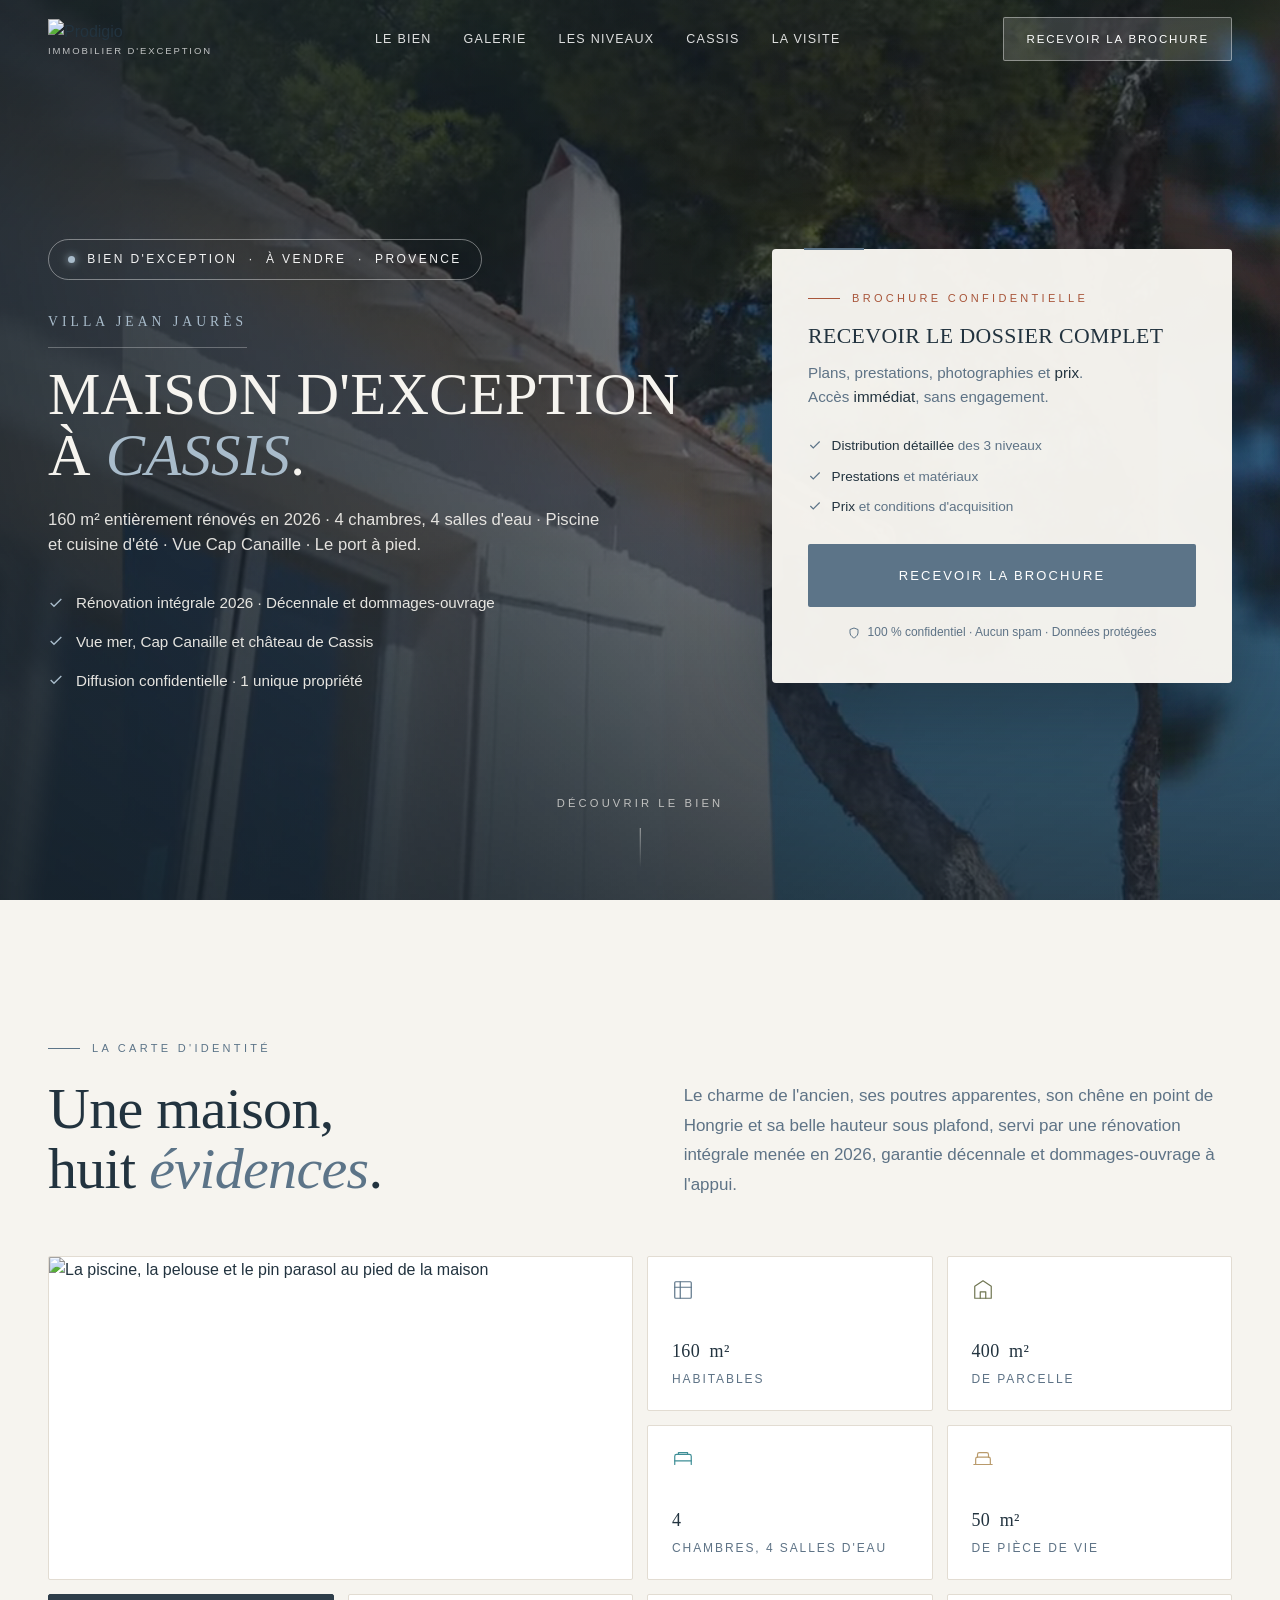
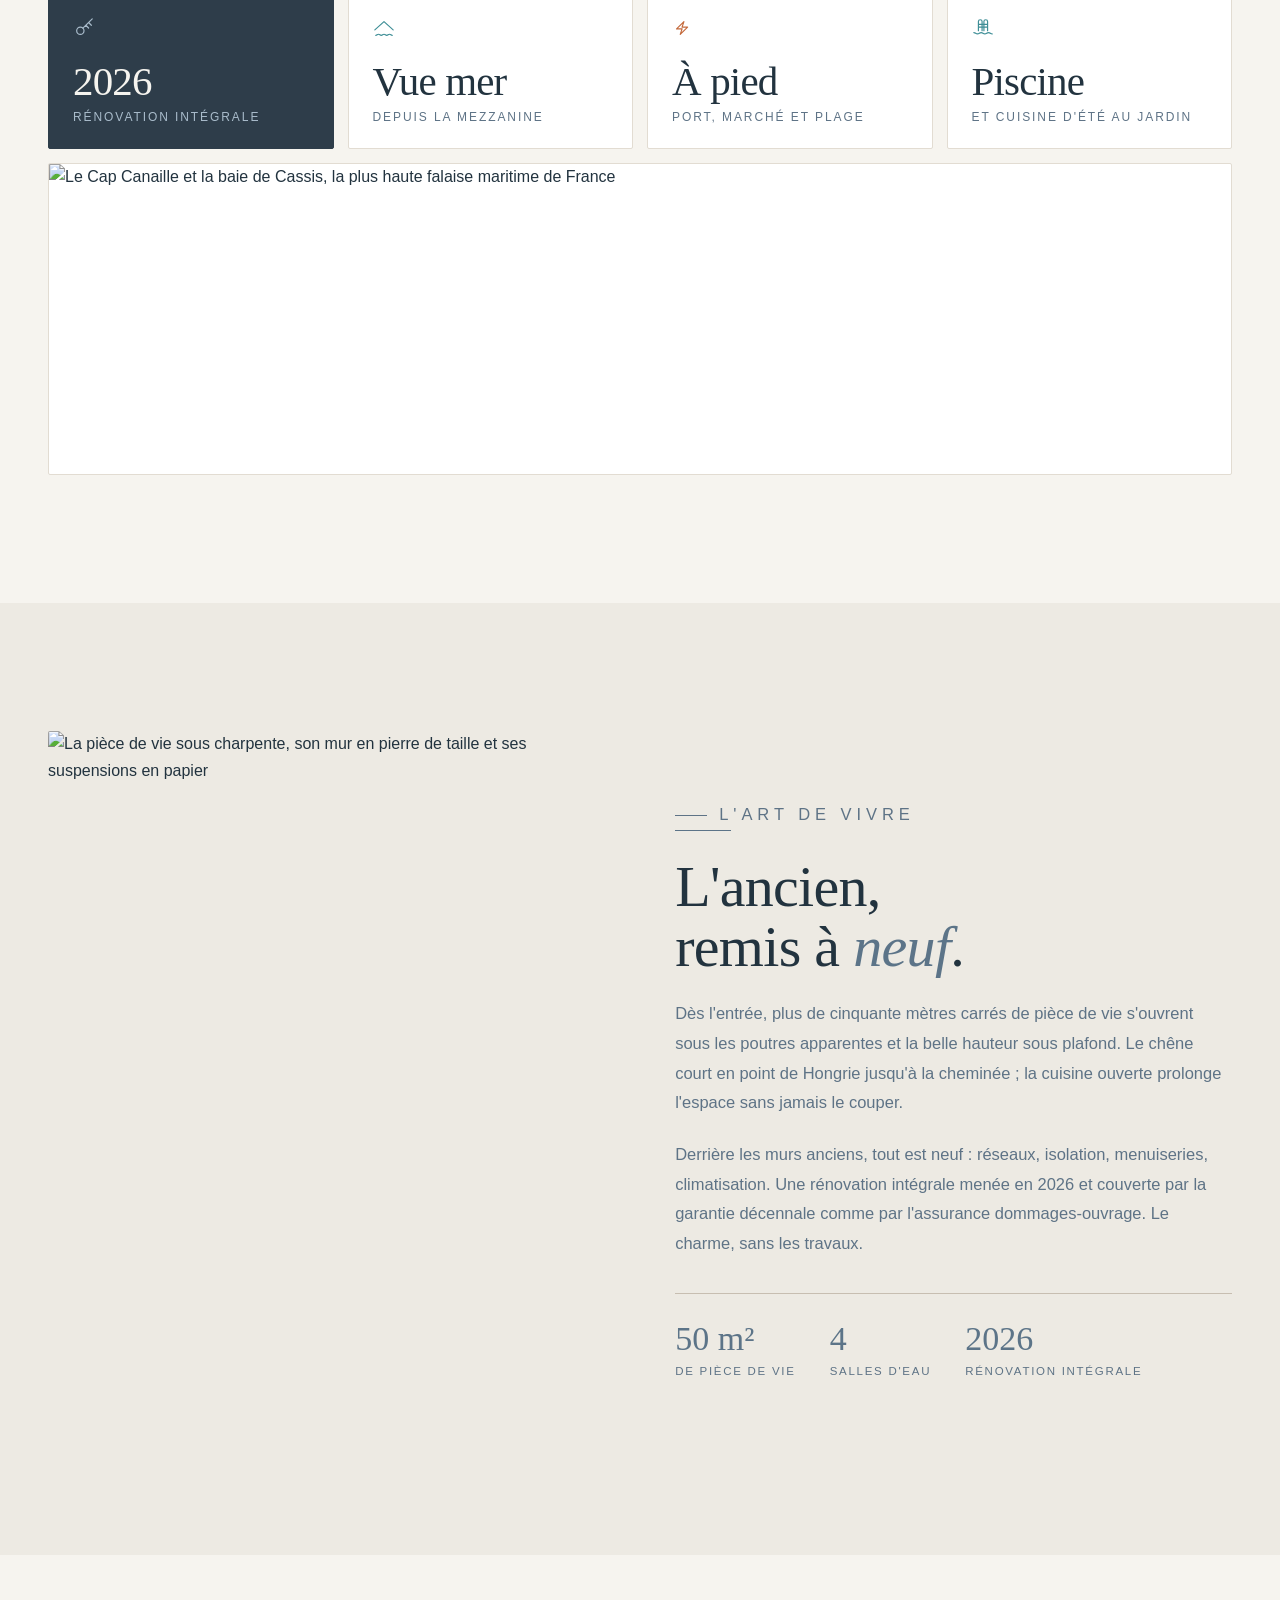
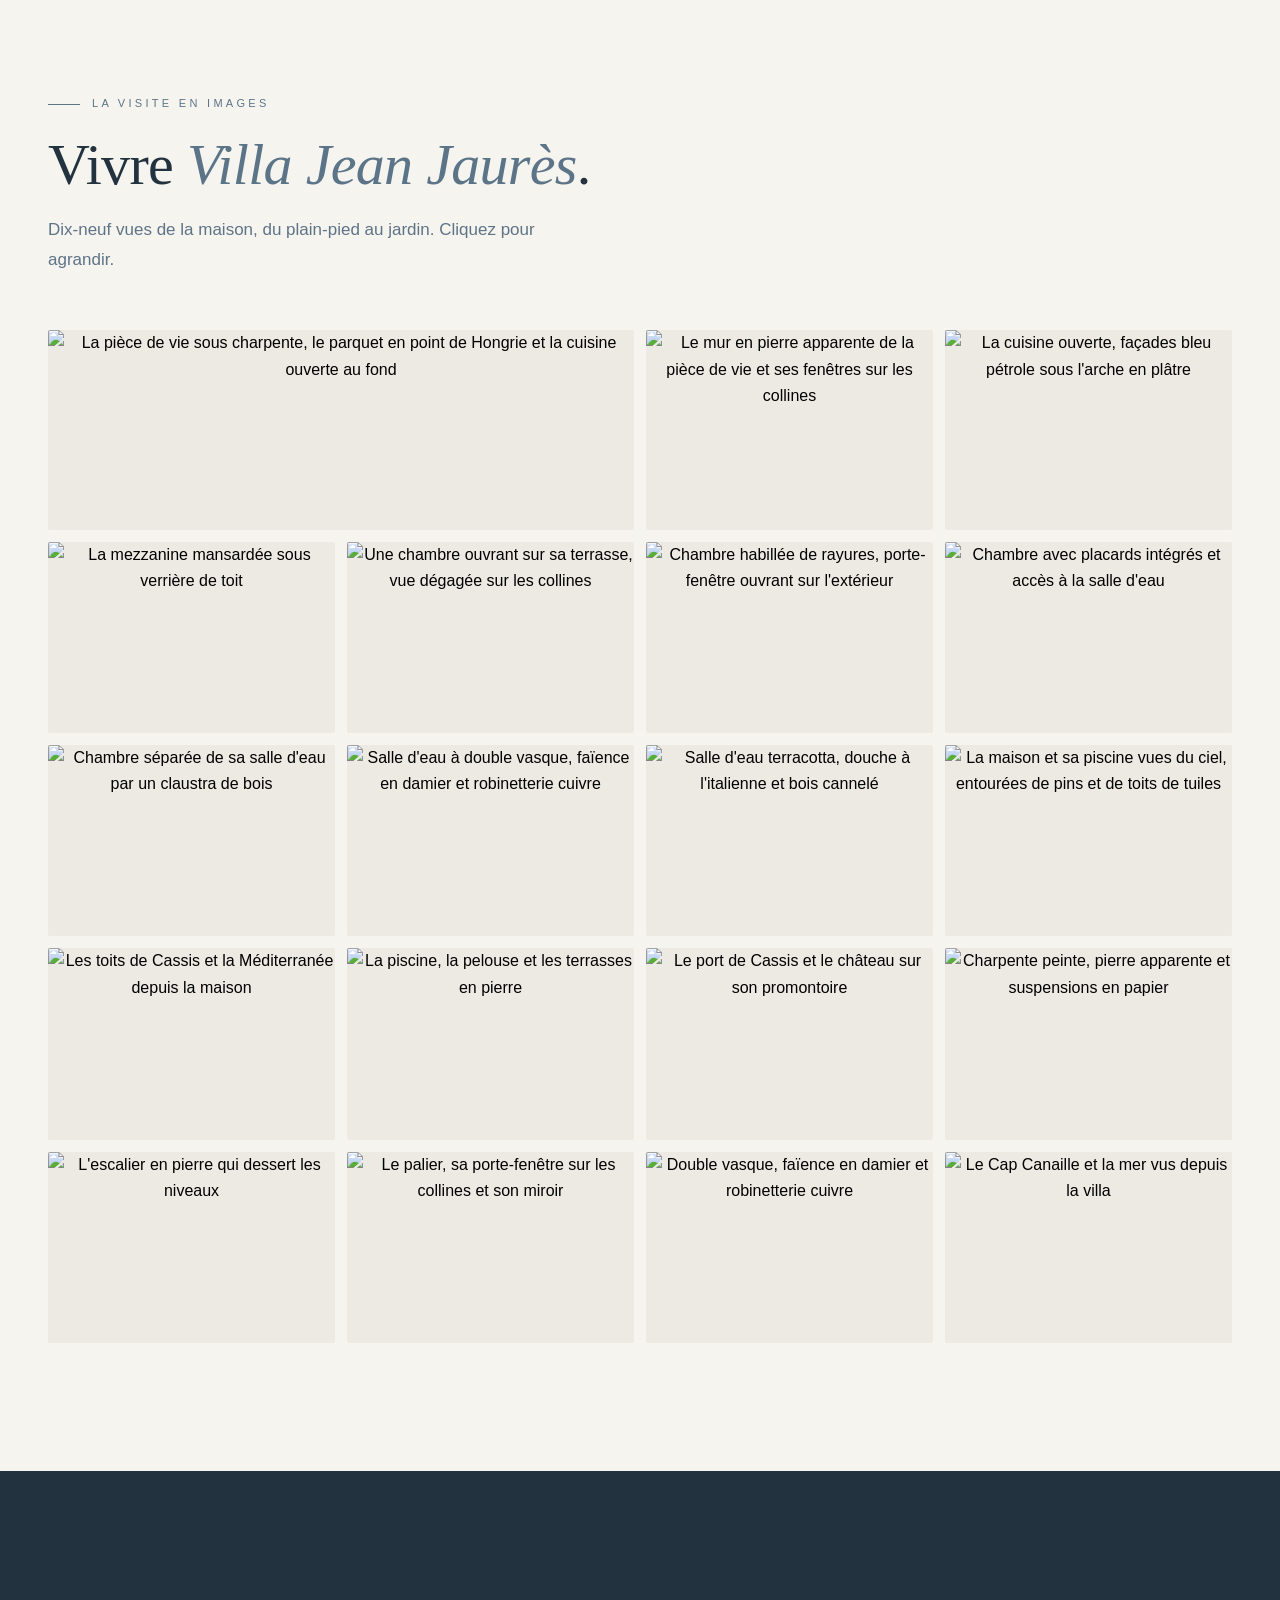
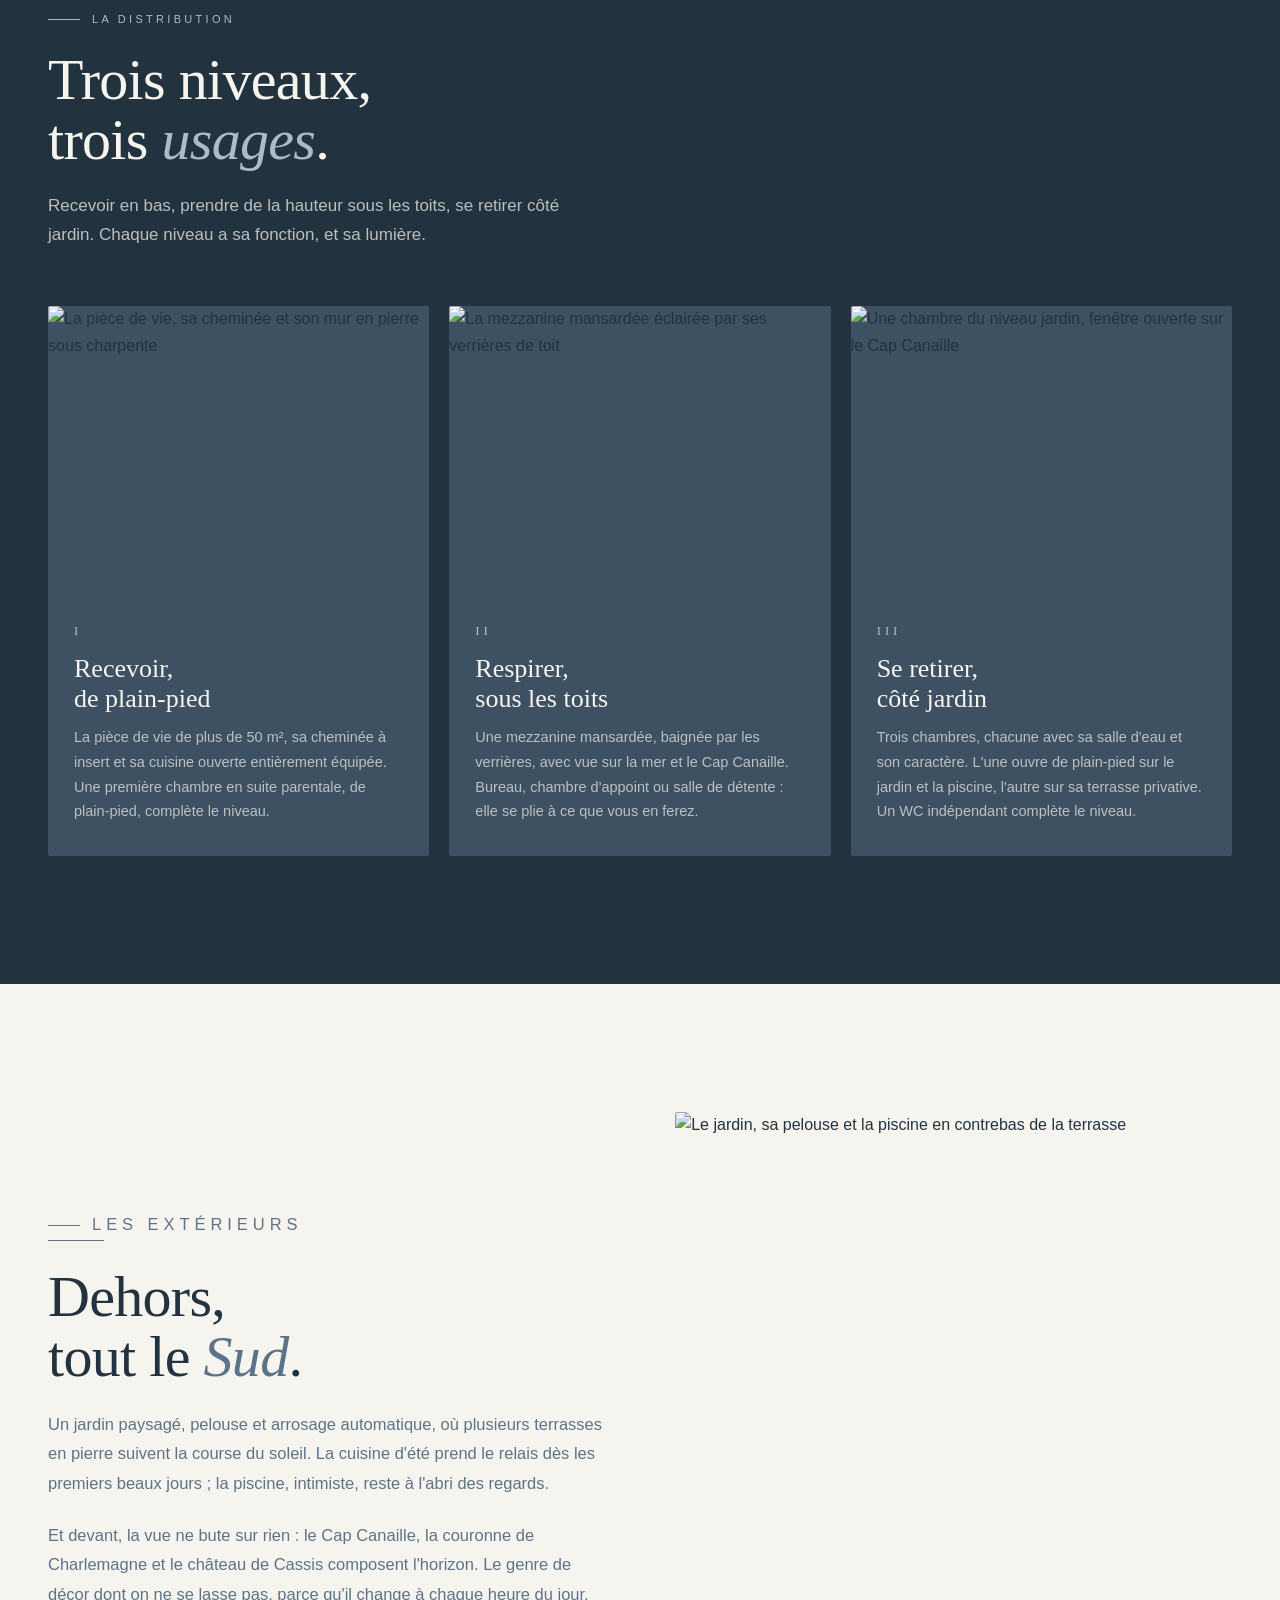
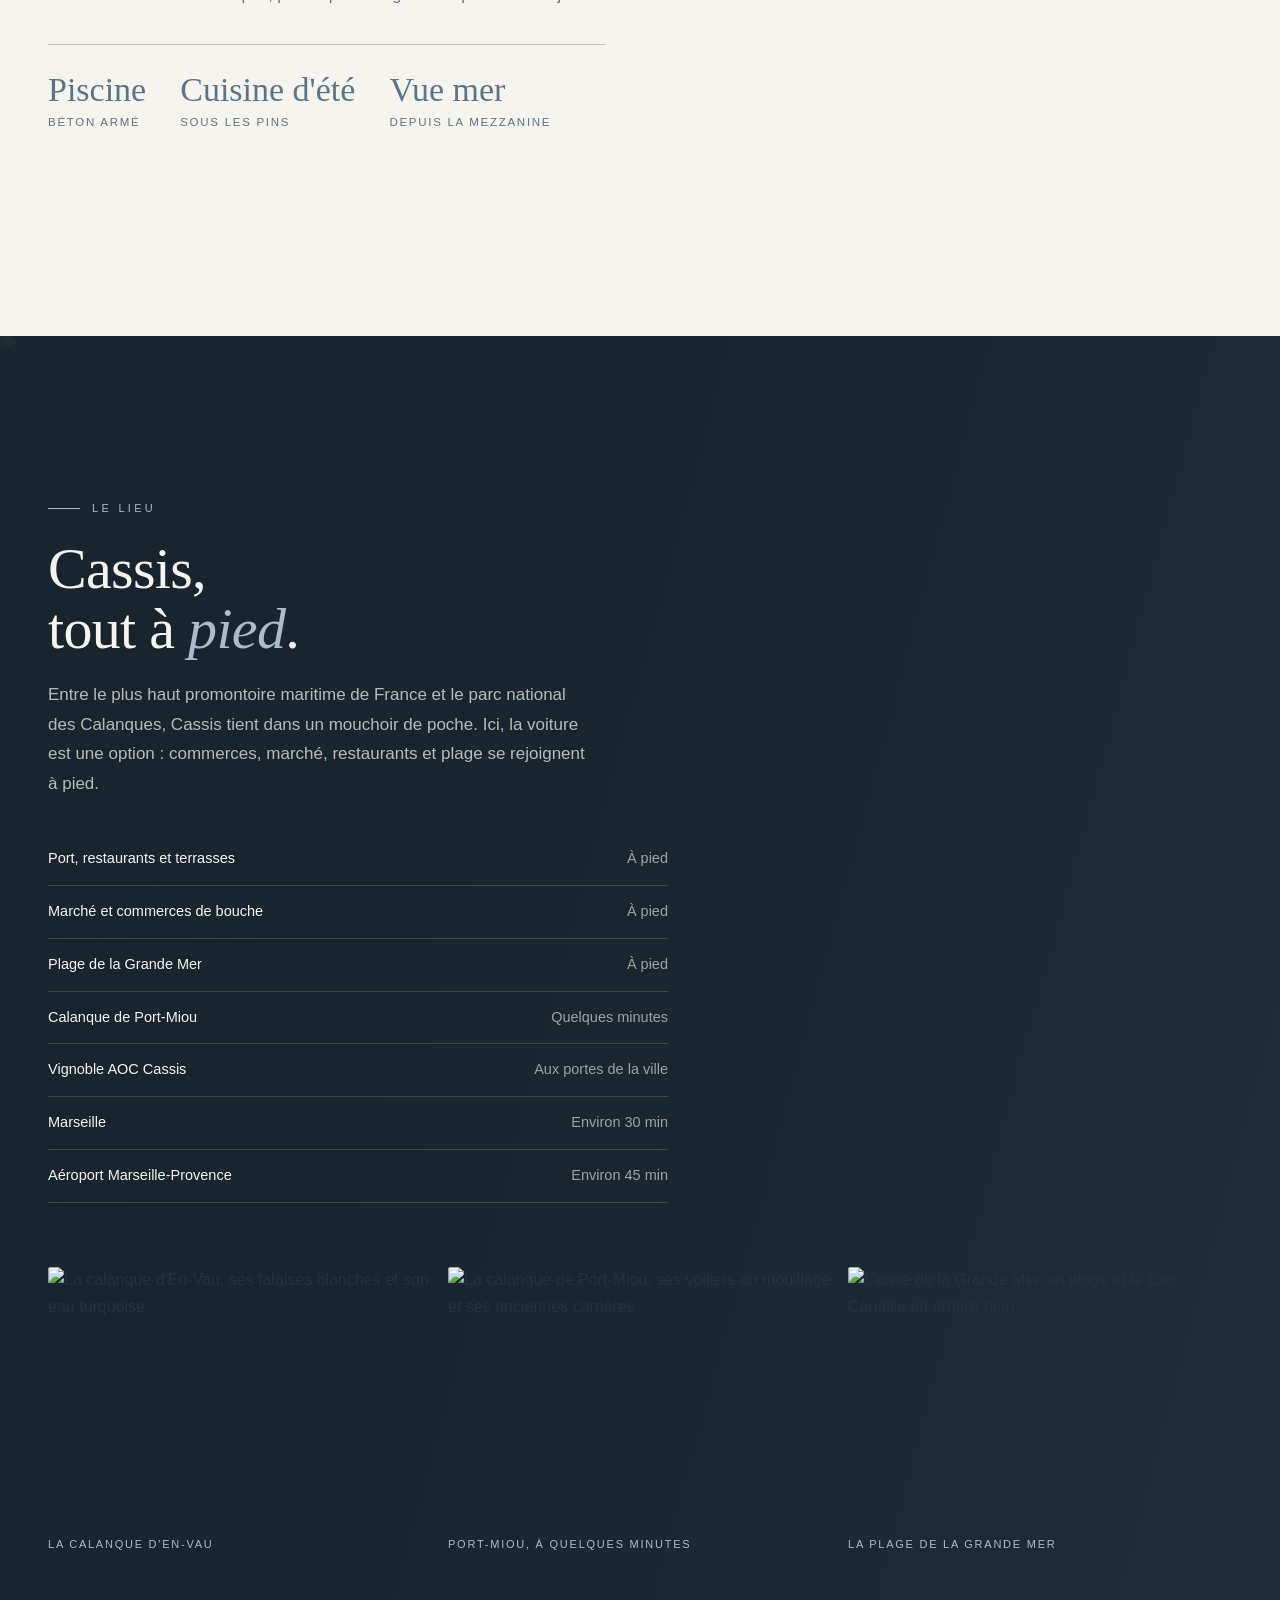
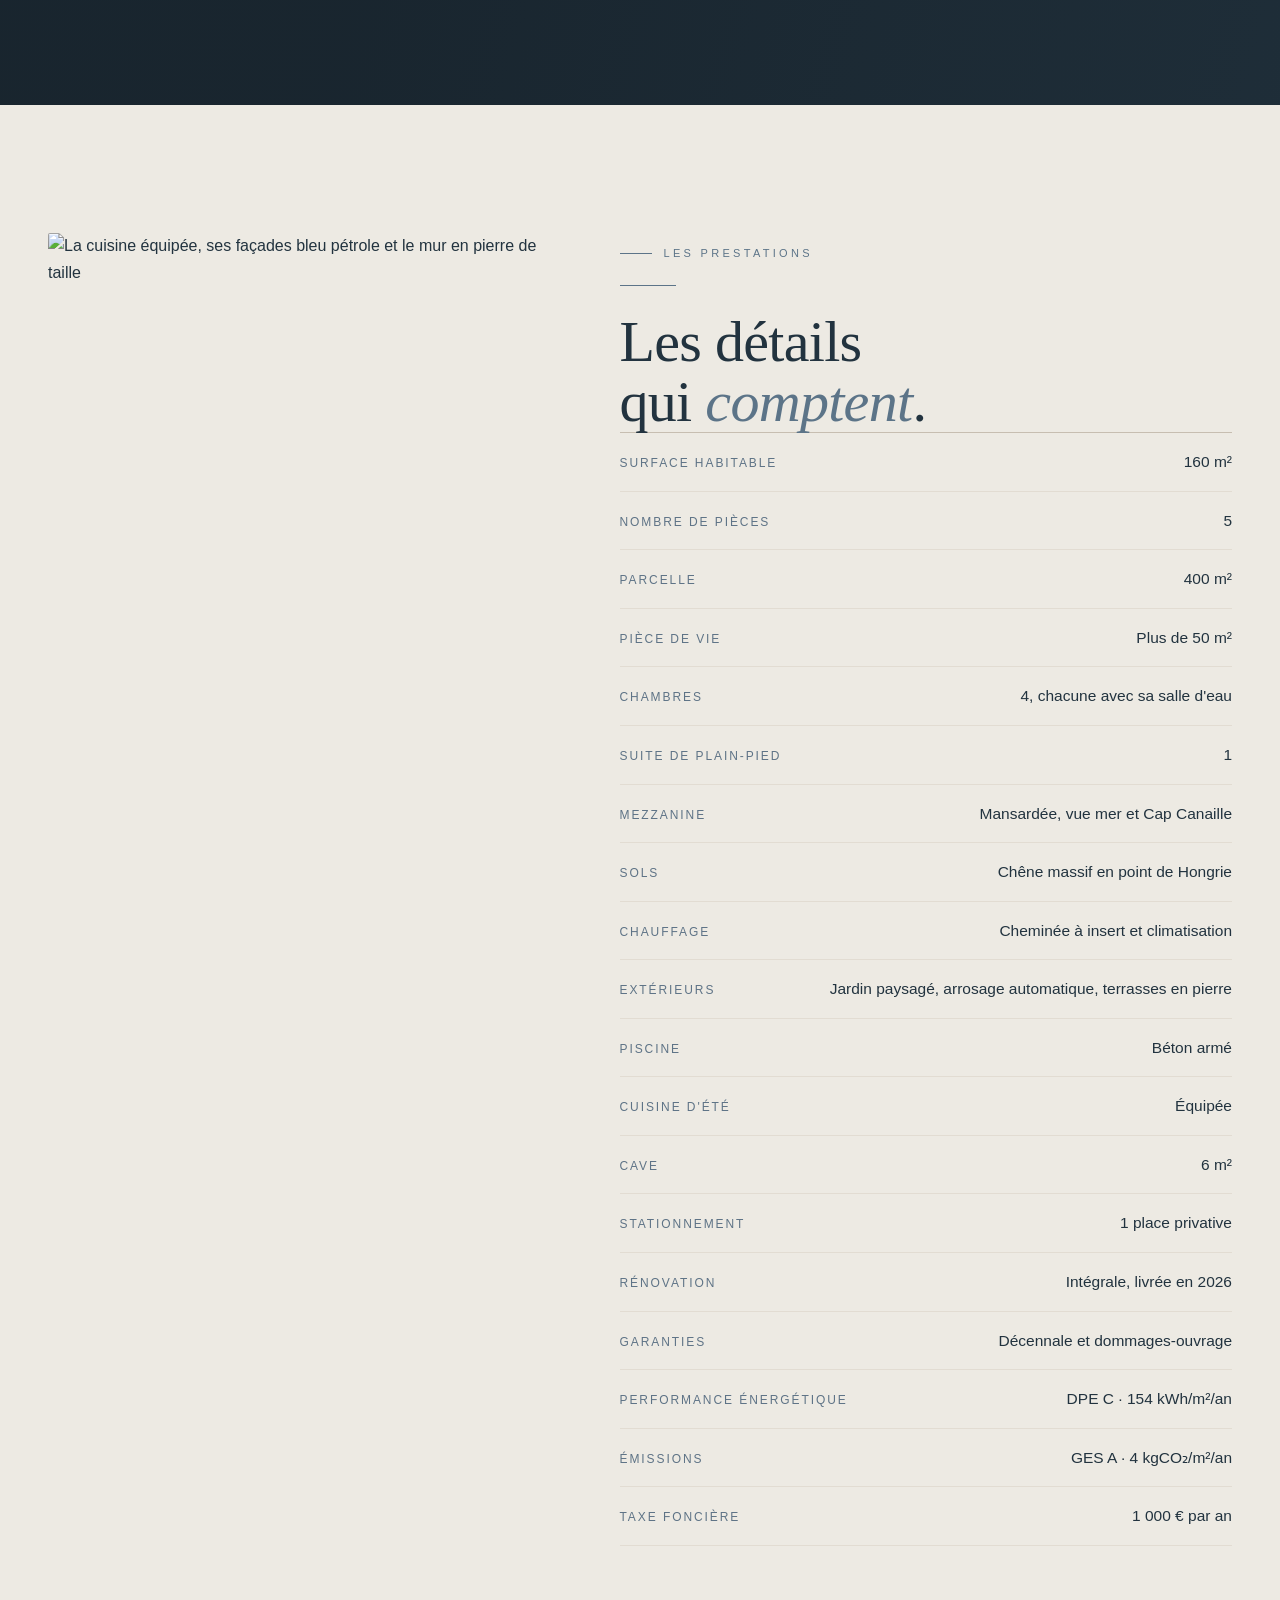
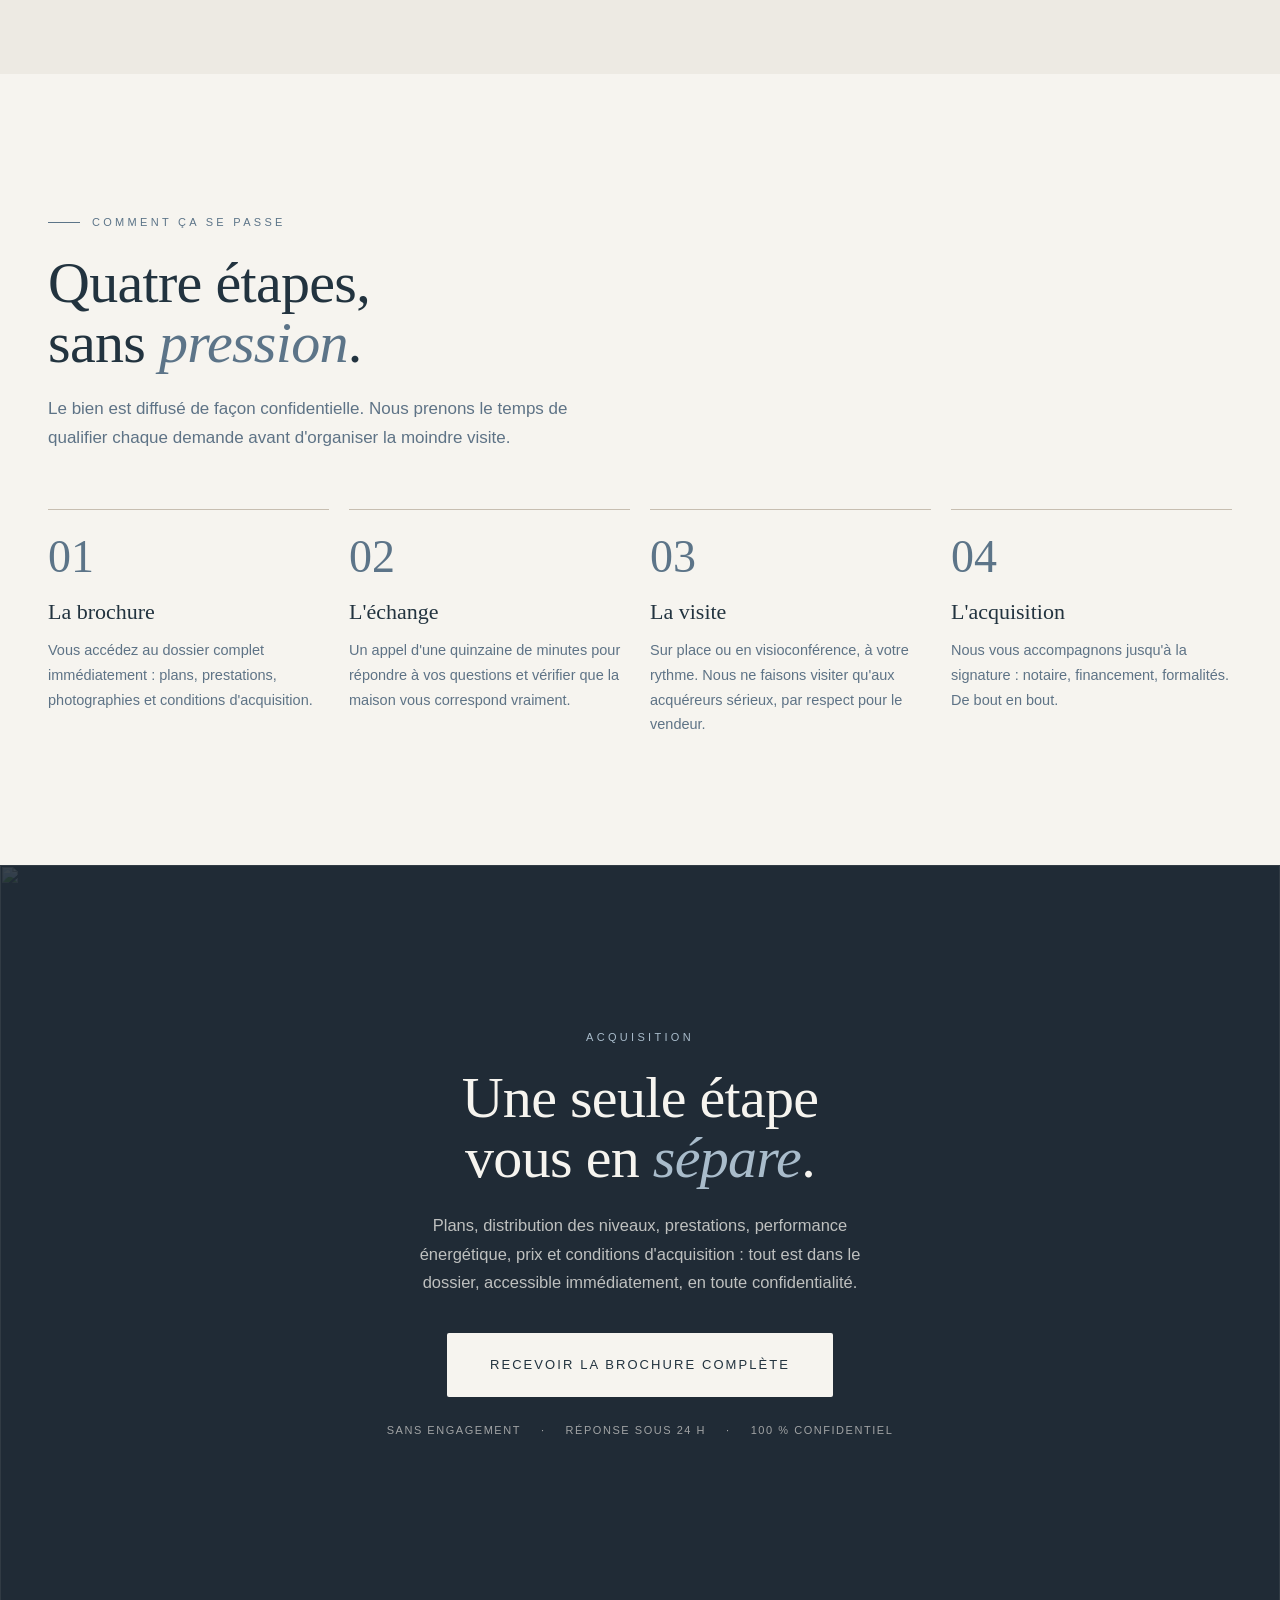
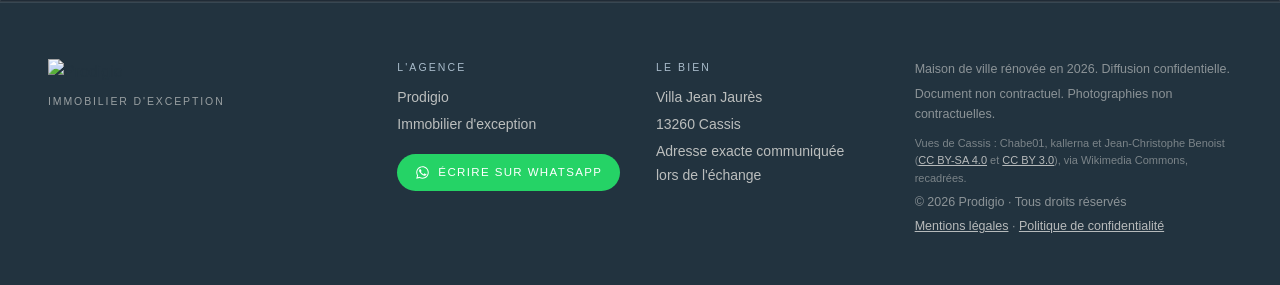
==== index.html @ 95238293 "Promesse : le dossier s ouvre immediatement, il n arrive pas sous 24 h Le tunnel annoncait « transmi" ====
<!DOCTYPE html>
<html lang="fr">
<head>
<meta charset="UTF-8" />
<meta name="viewport" content="width=device-width, initial-scale=1.0" />
<meta name="description" content="Maison de ville d'exception à vendre à Cassis (Bouches-du-Rhône). 160 m² entièrement rénovés en 2026, 4 chambres avec salle d'eau, piscine, cuisine d'été, vue sur le Cap Canaille. À pied du port. Brochure confidentielle sur demande." />
<meta name="theme-color" content="#22333F" />

<meta property="og:title" content="Villa Jean Jaurès · Maison de ville d'exception à Cassis · Brochure sur demande" />
<meta property="og:site_name" content="Prodigio · Immobilier d'exception" />
<meta property="og:description" content="160 m² rénovés en 2026 au pied du Cap Canaille, à quelques pas du port de Cassis. Diffusion confidentielle. Dossier complet (plans, prestations, prix) accessible immédiatement." />
<meta property="og:image" content="assets/images/vue-aerienne-mer.jpg" />
<meta property="og:image:alt" content="La Villa Jean Jaurès vue du ciel, les toits de Cassis et la Méditerranée en arrière-plan" />
<meta property="og:type" content="website" />
<meta property="og:locale" content="fr_FR" />
<meta name="twitter:card" content="summary_large_image" />
<meta name="twitter:title" content="Villa Jean Jaurès · Maison de ville d'exception à Cassis" />
<meta name="twitter:description" content="160 m² rénovés en 2026, vue Cap Canaille, piscine et cuisine d'été. À pied du port de Cassis." />
<meta name="twitter:image" content="assets/images/vue-aerienne-mer.jpg" />

<title>Villa Jean Jaurès · Maison d'exception à Cassis · À vendre</title>

<link rel="icon" href="assets/favicon.svg" type="image/svg+xml" />
<link rel="preload" as="image" href="assets/images/vue-aerienne-mer.jpg" fetchpriority="high" />
<link rel="preload" as="font" type="font/woff2" href="assets/fonts/cormorant-garamond-400-normal-latin.woff2" crossorigin />
<link rel="preload" as="font" type="font/woff2" href="assets/fonts/jost-300-normal-latin.woff2" crossorigin />
<!-- Le formulaire vit sur un autre domaine : ouvrir la connexion
     maintenant epargne au visiteur la resolution DNS et la poignee de
     main TLS au moment ou il clique, c est-a-dire au pire moment. -->
<link rel="preconnect" href="https://go.prodigio.fr" crossorigin />
<link rel="dns-prefetch" href="https://go.prodigio.fr" />
<link rel="stylesheet" href="styles.css" />

<!-- TODO Meta Pixel — en attente de l'identifiant du pixel dedie a ce bien -->

<script type="application/ld+json">
{
  "@context": "https://schema.org",
  "@type": "SingleFamilyResidence",
  "name": "Villa Jean Jaurès",
  "description": "Maison de ville de 160 m² entièrement rénovée en 2026, à quelques pas du port de Cassis. Quatre chambres avec salle d'eau, mezzanine avec vue mer et Cap Canaille, piscine, cuisine d'été.",
  "numberOfRooms": 4,
  "floorSize": { "@type": "QuantitativeValue", "value": 160, "unitCode": "MTK" },
  "address": {
    "@type": "PostalAddress",
    "addressLocality": "Cassis",
    "postalCode": "13260",
    "addressRegion": "Provence-Alpes-Côte d'Azur",
    "addressCountry": "FR"
  }
}
</script>
</head>
<body>

<!-- ============== NAV ============== -->
<header class="nav" id="nav">
  <div class="nav__inner">
    <a href="#hero" class="nav__brand" aria-label="Prodigio, immobilier d'exception">
      <span class="nav__brand-logo">
        <img class="nav__logo nav__logo--light" src="assets/brand/prodigio-blanc.png" alt="Prodigio" />
        <img class="nav__logo nav__logo--dark" src="assets/brand/prodigio-encre.png" alt="" aria-hidden="true" />
      </span>
      <span class="nav__brand-sub">Immobilier d'exception</span>
    </a>

    <nav class="nav__links" aria-label="Navigation principale">
      <a href="#bien">Le bien</a>
      <a href="#galerie">Galerie</a>
      <a href="#niveaux">Les niveaux</a>
      <a href="#lieu">Cassis</a>
      <a href="#process">La visite</a>
    </nav>

    <div class="nav__actions">
      <button class="btn btn--sm nav__cta js-open-brochure" type="button">Recevoir la brochure</button>
    </div>

    <button class="nav__burger" id="navBurger" aria-label="Ouvrir le menu" aria-expanded="false" aria-controls="navMobile">
      <span></span><span></span><span></span>
    </button>
  </div>

  <nav class="nav__mobile" id="navMobile" aria-label="Navigation mobile">
    <a href="#bien">Le bien</a>
    <a href="#galerie">Galerie</a>
    <a href="#niveaux">Les niveaux</a>
    <a href="#lieu">Cassis</a>
    <a href="#process">La visite</a>
    <button class="btn btn--primary js-open-brochure" type="button">Recevoir la brochure</button>
  </nav>
</header>

<!-- ============== HERO ============== -->
<section class="hero" id="hero">
  <div class="hero__media">
    <img src="assets/images/vue-aerienne-mer.jpg"
         alt="La Villa Jean Jaurès vue du ciel, les toits de Cassis, les pins et la Méditerranée à l'horizon"
         fetchpriority="high" />
    <div class="hero__video" id="heroVideo" aria-hidden="true"></div>
    <div class="hero__scrim"></div>
  </div>

  <div class="hero__grid">

    <div class="hero__left">
      <div class="hero__pill">
        <span class="dot"></span>
        Bien d'exception &nbsp;·&nbsp; À vendre &nbsp;·&nbsp; Provence
      </div>

      <div class="hero__kicker">Villa Jean Jaurès</div>
      <h1 class="hero__title">
        Maison d'exception<br />
        à <span class="italic">Cassis</span>.
      </h1>

      <p class="hero__subtitle">
        160 m² entièrement rénovés en 2026 · 4 chambres, 4 salles d'eau ·
        Piscine et cuisine d'été · Vue Cap Canaille · Le port à pied.
      </p>

      <ul class="hero__features">
        <li>
          <svg width="16" height="16" viewBox="0 0 24 24" fill="none" stroke="currentColor" stroke-width="2"><path d="M20 6L9 17l-5-5"/></svg>
          Rénovation intégrale 2026 · Décennale et dommages-ouvrage
        </li>
        <li>
          <svg width="16" height="16" viewBox="0 0 24 24" fill="none" stroke="currentColor" stroke-width="2"><path d="M20 6L9 17l-5-5"/></svg>
          Vue mer, Cap Canaille et château de Cassis
        </li>
        <li>
          <svg width="16" height="16" viewBox="0 0 24 24" fill="none" stroke="currentColor" stroke-width="2"><path d="M20 6L9 17l-5-5"/></svg>
          Diffusion confidentielle · 1 unique propriété
        </li>
      </ul>

      <!-- Visite vidéo, dans le flux sous le texte et au-dessus de la carte
           de capture. Réservée aux écrans où la carte passe sous le texte :
           au-dessus, la vidéo de couverture joue déjà en fond.
           Lecture automatique, muette et bouclée, avec deux commandes : le son
           et le plein écran. Le <video> est en pointer-events: none pour que
           le tap n'ouvre pas les contrôles natifs d'iOS par-dessus. -->
      <figure class="hero__shot">
        <video autoplay muted loop playsinline webkit-playsinline="true"
               preload="metadata" poster="assets/images/piscine-jardin.jpg"
               aria-label="Visite vidéo de la Villa Jean Jaurès">
          <source src="assets/video/teaser-jean-jaures-480.webm" type="video/webm" />
          <source src="assets/video/teaser-jean-jaures-480.mp4" type="video/mp4" />
        </video>
        <figcaption class="hero__shot-tag"><span class="dot"></span>Visite vidéo · 1 min 38</figcaption>
        <div class="hero__shot-cmd">
          <button class="hero__shot-btn js-son" type="button" aria-label="Activer le son">
            <svg class="i-muet" width="18" height="18" viewBox="0 0 24 24" fill="none" stroke="currentColor" stroke-width="1.6" aria-hidden="true">
              <polygon points="11 5 6 9 2 9 2 15 6 15 11 19 11 5" fill="currentColor"/>
              <line x1="23" y1="9" x2="17" y2="15"/><line x1="17" y1="9" x2="23" y2="15"/>
            </svg>
            <svg class="i-son" width="18" height="18" viewBox="0 0 24 24" fill="none" stroke="currentColor" stroke-width="1.6" aria-hidden="true">
              <polygon points="11 5 6 9 2 9 2 15 6 15 11 19 11 5" fill="currentColor"/>
              <path d="M15.54 8.46a5 5 0 0 1 0 7.07M19.07 4.93a10 10 0 0 1 0 14.14"/>
            </svg>
          </button>
          <button class="hero__shot-btn js-plein-ecran" type="button" aria-label="Plein écran">
            <svg width="18" height="18" viewBox="0 0 24 24" fill="none" stroke="currentColor" stroke-width="1.6" aria-hidden="true">
              <path d="M3 9V3h6M21 9V3h-6M3 15v6h6M21 15v6h-6"/>
            </svg>
          </button>
        </div>
      </figure>
    </div>

    <aside class="hero__form-wrap" id="brochureForm">
      <div class="hero__form-card">
        <div class="eyebrow eyebrow--terre">Brochure confidentielle</div>
        <h2 class="hero__form-title">
          Recevoir le dossier&nbsp;complet
        </h2>
        <p class="hero__form-lede">
          Plans, prestations, photographies et <strong>prix</strong>.<br />
          Accès <strong>immédiat</strong>, sans engagement.
        </p>

        <ul class="hero__form-perks">
          <li>
            <svg width="14" height="14" viewBox="0 0 24 24" fill="none" stroke="currentColor" stroke-width="2"><path d="M20 6L9 17l-5-5"/></svg>
            <span><strong>Distribution détaillée</strong> des 3 niveaux</span>
          </li>
          <li>
            <svg width="14" height="14" viewBox="0 0 24 24" fill="none" stroke="currentColor" stroke-width="2"><path d="M20 6L9 17l-5-5"/></svg>
            <span><strong>Prestations</strong> et matériaux</span>
          </li>
          <li>
            <svg width="14" height="14" viewBox="0 0 24 24" fill="none" stroke="currentColor" stroke-width="2"><path d="M20 6L9 17l-5-5"/></svg>
            <span><strong>Prix</strong> et conditions d'acquisition</span>
          </li>
        </ul>

        <button class="btn btn--primary btn--lg btn--block js-open-brochure" type="button">
          Recevoir la brochure
        </button>

        <p class="hero__form-trust">
          <svg width="12" height="12" viewBox="0 0 24 24" fill="none" stroke="currentColor" stroke-width="2"><path d="M12 22s8-4 8-10V5l-8-3-8 3v7c0 6 8 10 8 10z"/></svg>
          100 % confidentiel · Aucun spam · Données protégées
        </p>
      </div>
    </aside>

  </div>

  <a href="#bien" class="hero__scroll" aria-label="Faire défiler jusqu'à la présentation du bien">
    <span>Découvrir le bien</span>
    <span class="hero__scroll-line"></span>
  </a>
</section>

<!-- ============== CARTE D'IDENTITÉ ============== -->
<section class="bento reveal" id="bien">
  <div class="container">
    <div class="bento__head">
      <div>
        <p class="eyebrow">La carte d'identité</p>
        <h2 class="section-title">Une maison,<br />huit <em>évidences</em>.</h2>
      </div>
      <p class="section-lede">
        Le charme de l'ancien, ses poutres apparentes, son chêne en point de Hongrie
        et sa belle hauteur sous plafond, servi par une rénovation intégrale menée en 2026,
        garantie décennale et dommages-ouvrage à l'appui.
      </p>
    </div>

    <div class="bento__grid">
      <div class="tile tile--photo tile--wide tile--tall">
        <img src="assets/images/piscine-jardin.jpg" loading="lazy"
             alt="La piscine, la pelouse et le pin parasol au pied de la maison" />
      </div>

      <div class="tile" style="--tile-c:#5C7488">
        <div class="tile__icon"><svg viewBox="0 0 24 24" fill="none" stroke="currentColor" stroke-width="1.3" stroke-linecap="round" stroke-linejoin="round" aria-hidden="true"><rect x="3" y="3" width="18" height="18" rx="1"/><path d="M3 9h18M9 3v18"/></svg></div>
        <div class="tile__key"><span class="tile__num" data-vers="160">160</span> <span>m²</span></div>
        <div class="tile__label">Habitables</div>
      </div>

      <div class="tile" style="--tile-c:#6F7551">
        <div class="tile__icon"><svg viewBox="0 0 24 24" fill="none" stroke="currentColor" stroke-width="1.3" stroke-linecap="round" stroke-linejoin="round" aria-hidden="true"><path d="M12 2l9 6v13H3V8z"/><path d="M9 21v-7h6v7"/></svg></div>
        <div class="tile__key"><span class="tile__num" data-vers="400">400</span> <span>m²</span></div>
        <div class="tile__label">De parcelle</div>
      </div>

      <div class="tile" style="--tile-c:#3E8E96">
        <div class="tile__icon"><svg viewBox="0 0 24 24" fill="none" stroke="currentColor" stroke-width="1.3" stroke-linecap="round" stroke-linejoin="round" aria-hidden="true"><path d="M3 18V9a2 2 0 012-2h14a2 2 0 012 2v9"/><path d="M3 14h18M7 7V5h10v2"/></svg></div>
        <div class="tile__key"><span class="tile__num" data-vers="4">4</span></div>
        <div class="tile__label">Chambres, 4 salles d'eau</div>
      </div>

      <div class="tile" style="--tile-c:#B99A6B">
        <div class="tile__icon"><svg viewBox="0 0 24 24" fill="none" stroke="currentColor" stroke-width="1.3" stroke-linecap="round" stroke-linejoin="round" aria-hidden="true"><path d="M4 18v-6a2 2 0 012-2h12a2 2 0 012 2v6"/><path d="M2 18h20M6 10V7a2 2 0 012-2h8a2 2 0 012 2v3"/></svg></div>
        <div class="tile__key"><span class="tile__num" data-vers="50">50</span> <span>m²</span></div>
        <div class="tile__label">De pièce de vie</div>
      </div>

      <div class="tile tile--photo tile--respiration">
        <img src="assets/images/2026-09/sejour-lanternes.jpg" loading="lazy" alt="Le séjour sous charpente, ses suspensions en papier et son mur de pierre" />
      </div>

      <div class="tile tile--dark">
        <div class="tile__icon"><svg viewBox="0 0 24 24" fill="none" stroke="currentColor" stroke-width="1.3" stroke-linecap="round" stroke-linejoin="round" aria-hidden="true"><circle cx="8" cy="15" r="4"/><path d="M10.8 12.2L21 2M17 6l3 3M14 9l3 3"/></svg></div>
        <div class="tile__key">2026</div>
        <div class="tile__label">Rénovation intégrale</div>
      </div>

      <div class="tile" style="--tile-c:#3E8E96">
        <div class="tile__icon"><svg viewBox="0 0 24 24" fill="none" stroke="currentColor" stroke-width="1.3" stroke-linecap="round" stroke-linejoin="round" aria-hidden="true"><path d="M3 20c1.5 0 1.5-1.2 3-1.2s1.5 1.2 3 1.2 1.5-1.2 3-1.2 1.5 1.2 3 1.2 1.5-1.2 3-1.2 1.5 1.2 3 1.2"/><path d="M2 14l10-9 10 9"/></svg></div>
        <div class="tile__key">Vue mer</div>
        <div class="tile__label">Depuis la mezzanine</div>
      </div>

      <div class="tile" style="--tile-c:#C46A3C">
        <div class="tile__icon"><svg viewBox="0 0 24 24" fill="none" stroke="currentColor" stroke-width="1.3" stroke-linecap="round" stroke-linejoin="round" aria-hidden="true"><path d="M13 5l-2 6h6l-8 8 2-6H5z"/></svg></div>
        <div class="tile__key">À pied</div>
        <div class="tile__label">Port, marché et plage</div>
      </div>

      <div class="tile" style="--tile-c:#3E8E96">
        <div class="tile__icon"><svg viewBox="0 0 24 24" fill="none" stroke="currentColor" stroke-width="1.3" stroke-linecap="round" stroke-linejoin="round" aria-hidden="true"><path d="M2 17c2 0 2 1.5 4 1.5S8 17 10 17s2 1.5 4 1.5S16 17 18 17s2 1.5 4 1.5"/><path d="M7 15V5a2 2 0 014 0v10M13 15V5a2 2 0 014 0v10M7 8h10M7 11h10"/></svg></div>
        <div class="tile__key">Piscine</div>
        <div class="tile__label">Et cuisine d'été au jardin</div>
      </div>

      <div class="tile tile--photo tile--respiration">
        <img src="assets/images/2026-09/jardin-piscine.jpg" loading="lazy" alt="Le jardin paysagé et la piscine au pied de la maison" />
      </div>

      <div class="tile tile--photo tile--full">
        <img src="assets/images/cassis/cap-canaille-panorama.jpg" loading="lazy"
             alt="Le Cap Canaille et la baie de Cassis, la plus haute falaise maritime de France" />
      </div>
    </div>
  </div>
</section>

<!-- ============== STORY 1 — L'ART DE VIVRE ============== -->
<section class="story reveal">
  <div class="container story__grid">
    <div class="story__media">
      <img src="assets/images/2026-09/sejour-lanternes.jpg" loading="lazy"
           alt="La pièce de vie sous charpente, son mur en pierre de taille et ses suspensions en papier" />
    </div>
    <div class="story__body">
      <p class="eyebrow">L'art de vivre</p>
      <div class="rule"></div>
      <h2 class="section-title">L'ancien,<br />remis à <em>neuf</em>.</h2>
      <p>
        Dès l'entrée, plus de cinquante mètres carrés de pièce de vie s'ouvrent sous les
        poutres apparentes et la belle hauteur sous plafond. Le chêne court en point de
        Hongrie jusqu'à la cheminée ; la cuisine ouverte prolonge l'espace sans jamais
        le couper.
      </p>
      <p>
        Derrière les murs anciens, tout est neuf : réseaux, isolation, menuiseries,
        climatisation. Une rénovation intégrale menée en 2026 et couverte par la
        garantie décennale comme par l'assurance dommages-ouvrage. Le charme, sans
        les travaux.
      </p>
      <div class="story__stats">
        <div>
          <div class="story__stat-k">50 m²</div>
          <div class="story__stat-l">De pièce de vie</div>
        </div>
        <div>
          <div class="story__stat-k">4</div>
          <div class="story__stat-l">Salles d'eau</div>
        </div>
        <div>
          <div class="story__stat-k">2026</div>
          <div class="story__stat-l">Rénovation intégrale</div>
        </div>
      </div>
    </div>
  </div>
</section>

<!-- ============== GALERIE ============== -->
<section class="gallery reveal" id="galerie">
  <div class="container">
    <p class="eyebrow">La visite en images</p>
    <h2 class="section-title">Vivre <em>Villa Jean Jaurès</em>.</h2>
    <p class="section-lede">
      Dix-neuf vues de la maison, du plain-pied au jardin. Cliquez pour agrandir.
    </p>

    <div class="gallery__grid" id="galleryGrid">
      <button class="gallery__item gallery__item--wide" type="button">
        <img src="assets/images/reception-charpente.jpg" loading="lazy" alt="La pièce de vie sous charpente, le parquet en point de Hongrie et la cuisine ouverte au fond" />
        <span class="gallery__cap">La pièce de vie, plus de 50 m²</span>
      </button>
      <button class="gallery__item" type="button">
        <img src="assets/images/reception-mur-pierre.jpg" loading="lazy" alt="Le mur en pierre apparente de la pièce de vie et ses fenêtres sur les collines" />
        <span class="gallery__cap">La pierre apparente</span>
      </button>
      <button class="gallery__item" type="button">
        <img src="assets/images/cuisine-bleue.jpg" loading="lazy" alt="La cuisine ouverte, façades bleu pétrole sous l'arche en plâtre" />
        <span class="gallery__cap">La cuisine ouverte</span>
      </button>
      <button class="gallery__item" type="button">
        <img src="assets/images/mezzanine.jpg" loading="lazy" alt="La mezzanine mansardée sous verrière de toit" />
        <span class="gallery__cap">La mezzanine, vue mer</span>
      </button>
      <button class="gallery__item" type="button">
        <img src="assets/images/suite-terrasse-vue.jpg" loading="lazy" alt="Une chambre ouvrant sur sa terrasse, vue dégagée sur les collines" />
        <span class="gallery__cap">Une chambre sur terrasse</span>
      </button>
      <button class="gallery__item" type="button">
        <img src="assets/images/chambre-rayures.jpg" loading="lazy" alt="Chambre habillée de rayures, porte-fenêtre ouvrant sur l'extérieur" />
        <span class="gallery__cap">Chambre et accès extérieur</span>
      </button>
      <button class="gallery__item" type="button">
        <img src="assets/images/chambre-dressing.jpg" loading="lazy" alt="Chambre avec placards intégrés et accès à la salle d'eau" />
        <span class="gallery__cap">Chambre et rangements</span>
      </button>
      <button class="gallery__item" type="button">
        <img src="assets/images/suite-claustra.jpg" loading="lazy" alt="Chambre séparée de sa salle d'eau par un claustra de bois" />
        <span class="gallery__cap">Claustra et salle d'eau</span>
      </button>
      <button class="gallery__item" type="button">
        <img src="assets/images/sdb-damier.jpg" loading="lazy" alt="Salle d'eau à double vasque, faïence en damier et robinetterie cuivre" />
        <span class="gallery__cap">Double vasque et cuivre</span>
      </button>
      <button class="gallery__item" type="button">
        <img src="assets/images/sdb-terracotta.jpg" loading="lazy" alt="Salle d'eau terracotta, douche à l'italienne et bois cannelé" />
        <span class="gallery__cap">Douche à l'italienne</span>
      </button>
      <button class="gallery__item" type="button">
        <img src="assets/images/vue-aerienne-piscine.jpg" loading="lazy" alt="La maison et sa piscine vues du ciel, entourées de pins et de toits de tuiles" />
        <span class="gallery__cap">La maison et son jardin, vus du ciel</span>
      </button>
      <button class="gallery__item" type="button">
        <img src="assets/images/vue-aerienne-mer.jpg" loading="lazy" alt="Les toits de Cassis et la Méditerranée depuis la maison" />
        <span class="gallery__cap">La mer à l'horizon</span>
      </button>
      <button class="gallery__item" type="button">
        <img src="assets/images/piscine-jardin.jpg" loading="lazy" alt="La piscine, la pelouse et les terrasses en pierre" />
        <span class="gallery__cap">La piscine et le jardin</span>
      </button>
      <button class="gallery__item" type="button">
        <img src="assets/images/cassis/port-de-cassis.jpg" loading="lazy" alt="Le port de Cassis et le château sur son promontoire" />
        <span class="gallery__cap">Le port de Cassis</span>
      </button>
      <button class="gallery__item" type="button">
        <img src="assets/images/charpente-lanternes.jpg" loading="lazy" alt="Charpente peinte, pierre apparente et suspensions en papier" />
        <span class="gallery__cap">Charpente et pierre</span>
      </button>
      <button class="gallery__item" type="button">
        <img src="assets/images/2026-09/escalier-pierre.jpg" loading="lazy" alt="L'escalier en pierre qui dessert les niveaux" />
        <span class="gallery__cap">L'escalier en pierre</span>
      </button>
      <button class="gallery__item" type="button">
        <img src="assets/images/2026-09/palier-miroir.jpg" loading="lazy" alt="Le palier, sa porte-fenêtre sur les collines et son miroir" />
        <span class="gallery__cap">Le palier et sa vue</span>
      </button>
      <button class="gallery__item" type="button">
        <img src="assets/images/2026-09/sdb-damier-cuivre.jpg" loading="lazy" alt="Double vasque, faïence en damier et robinetterie cuivre" />
        <span class="gallery__cap">Damier et cuivre</span>
      </button>
      <button class="gallery__item" type="button">
        <img src="assets/images/2026-09/cap-canaille-villa.jpg" loading="lazy" alt="Le Cap Canaille et la mer vus depuis la villa" />
        <span class="gallery__cap">Le Cap Canaille depuis la villa</span>
      </button>
    </div>
  </div>
</section>

<!-- ============== LES NIVEAUX ============== -->
<section class="levels reveal" id="niveaux">
  <div class="container">
    <p class="eyebrow eyebrow--light">La distribution</p>
    <h2 class="section-title section-title--light">Trois niveaux,<br />trois <em>usages</em>.</h2>
    <p class="section-lede section-lede--light">
      Recevoir en bas, prendre de la hauteur sous les toits, se retirer côté jardin.
      Chaque niveau a sa fonction, et sa lumière.
    </p>

    <div class="levels__grid">
      <article class="level">
        <img src="assets/images/2026-09/sejour-cheminee.jpg" loading="lazy"
             alt="La pièce de vie, sa cheminée et son mur en pierre sous charpente" />
        <div class="level__body">
          <div class="level__n">I</div>
          <h3 class="level__t">Recevoir,<br />de plain-pied</h3>
          <p class="level__p">
            La pièce de vie de plus de 50 m², sa cheminée à insert et sa cuisine ouverte
            entièrement équipée. Une première chambre en suite parentale, de plain-pied,
            complète le niveau.
          </p>
        </div>
      </article>

      <article class="level">
        <img src="assets/images/mezzanine.jpg" loading="lazy"
             alt="La mezzanine mansardée éclairée par ses verrières de toit" />
        <div class="level__body">
          <div class="level__n">II</div>
          <h3 class="level__t">Respirer,<br />sous les toits</h3>
          <p class="level__p">
            Une mezzanine mansardée, baignée par les verrières, avec vue sur la mer et le
            Cap Canaille. Bureau, chambre d'appoint ou salle de détente : elle se plie
            à ce que vous en ferez.
          </p>
        </div>
      </article>

      <article class="level">
        <img src="assets/images/2026-09/chambre-vue-cap.jpg" loading="lazy"
             alt="Une chambre du niveau jardin, fenêtre ouverte sur le Cap Canaille" />
        <div class="level__body">
          <div class="level__n">III</div>
          <h3 class="level__t">Se retirer,<br />côté jardin</h3>
          <p class="level__p">
            Trois chambres, chacune avec sa salle d'eau et son caractère. L'une ouvre de
            plain-pied sur le jardin et la piscine, l'autre sur sa terrasse privative.
            Un WC indépendant complète le niveau.
          </p>
        </div>
      </article>
    </div>
  </div>
</section>

<!-- ============== STORY 2 — DEHORS ============== -->
<section class="story story--plain story--reverse reveal">
  <div class="container story__grid">
    <div class="story__media">
      <img src="assets/images/2026-09/jardin-piscine.jpg" loading="lazy"
           alt="Le jardin, sa pelouse et la piscine en contrebas de la terrasse" />
    </div>
    <div class="story__body">
      <p class="eyebrow">Les extérieurs</p>
      <div class="rule"></div>
      <h2 class="section-title">Dehors,<br />tout le <em>Sud</em>.</h2>
      <p>
        Un jardin paysagé, pelouse et arrosage automatique, où plusieurs terrasses en
        pierre suivent la course du soleil. La cuisine d'été prend le relais dès les
        premiers beaux jours ; la piscine, intimiste, reste à l'abri des regards.
      </p>
      <p>
        Et devant, la vue ne bute sur rien : le Cap Canaille, la couronne de Charlemagne
        et le château de Cassis composent l'horizon. Le genre de décor dont on ne se
        lasse pas, parce qu'il change à chaque heure du jour.
      </p>
      <div class="story__stats">
        <div>
          <div class="story__stat-k">Piscine</div>
          <div class="story__stat-l">Béton armé</div>
        </div>
        <div>
          <div class="story__stat-k">Cuisine d'été</div>
          <div class="story__stat-l">Sous les pins</div>
        </div>
        <div>
          <div class="story__stat-k">Vue mer</div>
          <div class="story__stat-l">Depuis la mezzanine</div>
        </div>
      </div>
    </div>
  </div>
</section>

<!-- ============== LE LIEU ============== -->
<section class="place reveal" id="lieu">
  <div class="place__bg">
    <img src="assets/images/cassis/port-de-cassis.jpg" loading="lazy"
         alt="Le port de Cassis, ses barques colorées et le château sur son promontoire" />
  </div>
  <div class="container">
    <div class="place__inner">
      <p class="eyebrow eyebrow--light">Le lieu</p>
      <h2 class="section-title section-title--light">Cassis,<br />tout à <em>pied</em>.</h2>
      <p class="section-lede section-lede--light">
        Entre le plus haut promontoire maritime de France et le parc national des
        Calanques, Cassis tient dans un mouchoir de poche. Ici, la voiture est une
        option : commerces, marché, restaurants et plage se rejoignent à pied.
      </p>
      <ul class="place__list">
        <li>Port, restaurants et terrasses <span>À pied</span></li>
        <li>Marché et commerces de bouche <span>À pied</span></li>
        <li>Plage de la Grande Mer <span>À pied</span></li>
        <li>Calanque de Port-Miou <span>Quelques minutes</span></li>
        <li>Vignoble AOC Cassis <span>Aux portes de la ville</span></li>
        <li>Marseille <span>Environ 30 min</span></li>
        <li>Aéroport Marseille-Provence <span>Environ 45 min</span></li>
      </ul>
    </div>

    <div class="place__strip">
      <figure class="place__shot">
        <img src="assets/images/cassis/calanque-en-vau.jpg" loading="lazy"
             alt="La calanque d'En-Vau, ses falaises blanches et son eau turquoise" />
        <figcaption>La calanque d'En-Vau</figcaption>
      </figure>
      <figure class="place__shot">
        <img src="assets/images/cassis/calanque-port-miou.jpg" loading="lazy"
             alt="La calanque de Port-Miou, ses voiliers au mouillage et ses anciennes carrières" />
        <figcaption>Port-Miou, à quelques minutes</figcaption>
      </figure>
      <figure class="place__shot">
        <img src="assets/images/cassis/plage-grande-mer.jpg" loading="lazy"
             alt="L'anse de la Grande Mer, sa plage et le Cap Canaille en arrière-plan" />
        <figcaption>La plage de la Grande Mer</figcaption>
      </figure>
    </div>
  </div>
</section>

<!-- ============== DÉTAILS TECHNIQUES ============== -->
<section class="specs reveal">
  <div class="container specs__grid">
    <div class="specs__media">
      <img src="assets/images/2026-09/cuisine-pierre.jpg" loading="lazy"
           alt="La cuisine équipée, ses façades bleu pétrole et le mur en pierre de taille" />
    </div>
    <div>
      <p class="eyebrow">Les prestations</p>
      <div class="rule"></div>
      <h2 class="section-title">Les détails<br />qui <em>comptent</em>.</h2>
      <ul class="specs__list">
        <li><span class="specs__k">Surface habitable</span><span class="specs__v">160 m²</span></li>
        <li><span class="specs__k">Nombre de pièces</span><span class="specs__v">5</span></li>
        <li><span class="specs__k">Parcelle</span><span class="specs__v">400 m²</span></li>
        <li><span class="specs__k">Pièce de vie</span><span class="specs__v">Plus de 50 m²</span></li>
        <li><span class="specs__k">Chambres</span><span class="specs__v">4, chacune avec sa salle d'eau</span></li>
        <li><span class="specs__k">Suite de plain-pied</span><span class="specs__v">1</span></li>
        <li><span class="specs__k">Mezzanine</span><span class="specs__v">Mansardée, vue mer et Cap Canaille</span></li>
        <li><span class="specs__k">Sols</span><span class="specs__v">Chêne massif en point de Hongrie</span></li>
        <li><span class="specs__k">Chauffage</span><span class="specs__v">Cheminée à insert et climatisation</span></li>
        <li><span class="specs__k">Extérieurs</span><span class="specs__v">Jardin paysagé, arrosage automatique, terrasses en pierre</span></li>
        <li><span class="specs__k">Piscine</span><span class="specs__v">Béton armé</span></li>
        <li><span class="specs__k">Cuisine d'été</span><span class="specs__v">Équipée</span></li>
        <li><span class="specs__k">Cave</span><span class="specs__v">6 m²</span></li>
        <li><span class="specs__k">Stationnement</span><span class="specs__v">1 place privative</span></li>
        <li><span class="specs__k">Rénovation</span><span class="specs__v">Intégrale, livrée en 2026</span></li>
        <li><span class="specs__k">Garanties</span><span class="specs__v">Décennale et dommages-ouvrage</span></li>
        <li><span class="specs__k">Performance énergétique</span><span class="specs__v">DPE C · 154 kWh/m²/an</span></li>
        <li><span class="specs__k">Émissions</span><span class="specs__v">GES A · 4 kgCO₂/m²/an</span></li>
        <li><span class="specs__k">Taxe foncière</span><span class="specs__v">1 000 € par an</span></li>
      </ul>
    </div>
  </div>
</section>

<!-- ============== PROCESS ============== -->
<section class="process reveal" id="process">
  <div class="container">
    <p class="eyebrow">Comment ça se passe</p>
    <h2 class="section-title">Quatre étapes,<br />sans <em>pression</em>.</h2>
    <p class="section-lede">
      Le bien est diffusé de façon confidentielle. Nous prenons le temps de qualifier
      chaque demande avant d'organiser la moindre visite.
    </p>

    <div class="process__grid">
      <article class="step">
        <div class="step__n">01</div>
        <h3 class="step__t">La brochure</h3>
        <p class="step__p">
          Vous accédez au dossier complet immédiatement : plans, prestations,
          photographies et conditions d'acquisition.
        </p>
      </article>
      <article class="step">
        <div class="step__n">02</div>
        <h3 class="step__t">L'échange</h3>
        <p class="step__p">
          Un appel d'une quinzaine de minutes pour répondre à vos questions et vérifier
          que la maison vous correspond vraiment.
        </p>
      </article>
      <article class="step">
        <div class="step__n">03</div>
        <h3 class="step__t">La visite</h3>
        <p class="step__p">
          Sur place ou en visioconférence, à votre rythme. Nous ne faisons visiter
          qu'aux acquéreurs sérieux, par respect pour le vendeur.
        </p>
      </article>
      <article class="step">
        <div class="step__n">04</div>
        <h3 class="step__t">L'acquisition</h3>
        <p class="step__p">
          Nous vous accompagnons jusqu'à la signature : notaire, financement,
          formalités. De bout en bout.
        </p>
      </article>
    </div>
  </div>
</section>

<!-- ============== PRIX & CTA FINAL ============== -->
<section class="price reveal">
  <div class="price__bg">
    <img src="assets/images/vue-aerienne-mer.jpg" loading="lazy" alt="" aria-hidden="true" />
  </div>
  <div class="container">
    <div class="price__inner">
      <p class="eyebrow eyebrow--light eyebrow--center">Acquisition</p>
      <h2 class="section-title section-title--light">Une seule étape<br />vous en <em>sépare</em>.</h2>

      <p class="price__lede">
        Plans, distribution des niveaux, prestations, performance énergétique,
        prix et conditions d'acquisition : tout est dans le dossier, accessible
        immédiatement, en toute confidentialité.
      </p>
      <button class="btn btn--light btn--lg js-open-brochure" type="button">
        Recevoir la brochure complète
      </button>
      <p class="price__note">
        <span>Sans engagement</span><span>·</span><span>Réponse sous 24 h</span><span>·</span><span>100 % confidentiel</span>
      </p>
    </div>
  </div>
</section>

<!-- ============== FOOTER ============== -->
<footer class="footer">
  <div class="container footer__inner">
    <div class="footer__brand">
      <img class="footer__logo" src="assets/brand/prodigio-blanc.png" alt="Prodigio" />
      <div class="footer__tagline">Immobilier d'exception</div>
    </div>

    <div class="footer__info">
      <p class="footer__info-title">L'agence</p>
      <p>Prodigio</p>
      <p>Immobilier d'exception</p>
      <a class="footer__wa" href="https://wa.me/33668680407" target="_blank" rel="noopener noreferrer">
        <svg width="15" height="15" viewBox="0 0 24 24" fill="currentColor"><path d="M12 2C6.5 2 2 6.5 2 12c0 1.8.5 3.4 1.3 4.9L2 22l5.3-1.4c1.4.8 3 1.2 4.7 1.2 5.5 0 10-4.5 10-10S17.5 2 12 2zm0 18.2c-1.5 0-3-.4-4.3-1.2l-.3-.2-3.2.8.9-3.1-.2-.3c-.8-1.3-1.3-2.8-1.3-4.4C3.6 7.4 7.4 3.6 12 3.6s8.4 3.8 8.4 8.4-3.8 8.2-8.4 8.2z"/><path d="M17.5 14.4c-.3-.2-1.7-.9-2-1-.3-.1-.4-.2-.6.1-.2.3-.7.9-.9 1.1-.2.2-.3.2-.6.1-.3-.2-1.2-.5-2.3-1.4-.9-.8-1.4-1.7-1.6-2-.2-.3 0-.5.1-.6l.5-.5c.1-.2.2-.3.3-.5 0-.2 0-.4-.1-.5l-.9-2.1c-.2-.5-.4-.5-.6-.5h-.5c-.2 0-.5.1-.7.3-.3.3-1 .9-1 2.3s1 2.7 1.2 2.9c.1.2 2 3.1 5 4.3.7.3 1.2.5 1.6.6.7.2 1.3.2 1.8.1.6-.1 1.7-.7 1.9-1.4.2-.7.2-1.2.2-1.4-.1-.1-.3-.2-.6-.3z"/></svg>
        Écrire sur WhatsApp
      </a>
    </div>

    <div class="footer__info">
      <p class="footer__info-title">Le bien</p>
      <p>Villa Jean Jaurès</p>
      <p>13260 Cassis</p>
      <p>Adresse exacte communiquée<br />lors de l'échange</p>
    </div>

    <div class="footer__credits">
      <p>Maison de ville rénovée en 2026. Diffusion confidentielle.</p>
      <p>Document non contractuel. Photographies non contractuelles.</p>
      <p class="footer__credits-photo">
        Vues de Cassis : Chabe01, kallerna et Jean-Christophe&nbsp;Benoist
        (<a href="https://creativecommons.org/licenses/by-sa/4.0/" rel="license noopener" target="_blank">CC&nbsp;BY-SA&nbsp;4.0</a>
        et <a href="https://creativecommons.org/licenses/by/3.0/" rel="license noopener" target="_blank">CC&nbsp;BY&nbsp;3.0</a>),
        via Wikimedia&nbsp;Commons, recadrées.
      </p>
      <p>© 2026 Prodigio · Tous droits réservés</p>
      <p><a href="#">Mentions légales</a> · <a href="#">Politique de confidentialité</a></p>
    </div>
  </div>
</footer>

<!-- ============== MODAL BROCHURE ============== -->
<div class="modal" id="brochureModal" aria-hidden="true" role="dialog" aria-modal="true" aria-labelledby="modalTitle">
  <div class="modal__backdrop js-close-modal"></div>
  <div class="modal__panel">
    <button class="modal__close js-close-modal" type="button" aria-label="Fermer">&times;</button>
    <div class="modal__head">
      <div class="eyebrow eyebrow--terre">Brochure confidentielle</div>
      <h3 class="modal__title" id="modalTitle">
        Recevez le dossier complet<br />de la Villa Jean Jaurès.
      </h3>
      <p class="modal__lede">
        Plans, prestations, performance énergétique, <strong>prix et
        conditions d'acquisition</strong>. Accès <strong>immédiat</strong>,
        sans aucun engagement.
      </p>
    </div>
    <div class="modal__form" id="brochureFormContainer">
      <!-- Formulaire Prodigio : la saisie alimente directement le CRM.
           L'URL ci-dessous est le seul endroit à changer si le bien est
           renommé dans le CRM. Le slug doit exister côté Prodigio, sinon la
           page répond 404 et la modale bascule sur le repli WhatsApp.
           loading="lazy" dans une modale masquée : l'iframe n'est chargé
           qu'à la première ouverture, donc aucun appel réseau pour les
           visiteurs qui ne demandent pas la brochure. Il reste invisible
           jusqu'à ce qu'il annonce sa hauteur (voir main.js) : un visiteur
           ne voit jamais la page d'erreur du service. -->
      <!-- L adresse est en data-src : c est main.js qui la pose, des que le
           visiteur montre son intention (survol, contact, mise au point) ou au
           repos de la page. Laissee dans src avec loading="lazy", dans une
           modale masquee, elle n etait demandee qu au clic — et le visiteur
           regardait un cadre vide pendant toute la requete. -->
      <!-- L adresse est DANS l attribut src, en dur. C est ce qui rend ce
           cadre insensible a tout le reste : il se charge meme si main.js est
           absent, en erreur, ou d une version plus ancienne gardee en cache par
           le navigateur. C est exactement ce qui est arrive en production — un
           onglet laisse ouvert servait un ancien main.js qui cherchait un
           attribut que le nouveau HTML ne portait plus, et le visiteur ne voyait
           jamais le formulaire. Aucun chargement de formulaire ne doit dependre
           de l accord entre deux fichiers mis en cache separement.

           Pas de loading="lazy" : dans une modale masquee, le navigateur
           repoussait la requete jusqu au clic, c est-a-dire au pire moment. -->
      <iframe id="prodigio-form"
              src="https://go.prodigio.fr/bien/villa-jean-jaures/interet"
              data-src="https://go.prodigio.fr/bien/villa-jean-jaures/interet"
              title="Demander la brochure"
              style="width:100%;border:0;min-height:520px;display:block"></iframe>
      <!-- L adresse du cadre est posee ICI, par un script en ligne, et non par
           main.js. La raison tient a une panne vue en production : le HTML et
           le JavaScript sont deux fichiers, mis en cache separement par le
           navigateur. Un visiteur avec l ANCIEN main.js (qui lit `src`) et le
           NOUVEAU HTML (qui porte `data-src`) n obtenait jamais de formulaire,
           et basculait sur le repli WhatsApp a chaque ouverture.

           Un script en ligne vit dans le MEME fichier que le cadre : les deux
           ne peuvent pas etre d une version differente. Il s execute pendant
           l analyse du document, donc la requete part immediatement, avant
           meme main.js — et l attribution publicitaire est posee du premier
           coup, sans second chargement. -->
      <script>
        /* L attribution publicitaire, et rien d autre. Le cadre charge deja
           l adresse nue : on ne la reecrit QUE si la publicite a depose des
           parametres, donc jamais pour une visite directe. */
        (function () {
          var c = document.getElementById('prodigio-form');
          if (!c) return;
          var retenus = [];
          try {
            var entrants = new URLSearchParams(window.location.search);
            var cles = ['fbclid', 'gclid', 'utm_source', 'utm_medium',
                        'utm_campaign', 'utm_term', 'utm_content'];
            for (var i = 0; i < cles.length; i++) {
              var v = entrants.get(cles[i]);
              if (!v) continue;
              v = v.trim();
              if (!v) continue;
              /* Meme plafond que le serveur, qui tronque a 300 caracteres. */
              retenus.push(encodeURIComponent(cles[i]) + '=' + encodeURIComponent(v.slice(0, 300)));
            }
          } catch (e) { return; }
          if (!retenus.length) return;
          var base = (c.getAttribute('src') || c.getAttribute('data-src') || '').split('?')[0];
          if (base) c.setAttribute('src', base + '?' + retenus.join('&'));
        })();
      </script>
      <!-- Une esquisse du formulaire plutot qu un mot dans le vide : on voit
           tout de suite la forme de ce qui arrive, et l attente parait courte. -->
      <div class="modal__esquisse" aria-hidden="true">
        <span class="modal__esquisse-ligne modal__esquisse-ligne--titre"></span>
        <span class="modal__esquisse-choix"></span>
        <span class="modal__esquisse-choix"></span>
        <span class="modal__esquisse-choix"></span>
        <span class="modal__esquisse-choix"></span>
        <span class="modal__esquisse-bouton"></span>
      </div>
      <p class="modal__spinner">Chargement du formulaire…</p>
    </div>
  </div>
</div>

<!-- ============== STICKY CTA ============== -->
<div class="sticky-cta" id="stickyCta">
  <button class="btn btn--primary js-open-brochure" type="button">Recevoir la brochure</button>
</div>

<!-- ============== LIGHTBOX ============== -->
<div class="lightbox" id="lightbox" aria-hidden="true" role="dialog" aria-modal="true" aria-label="Galerie photo">
  <div class="lightbox__backdrop js-close-lb"></div>
  <figure class="lightbox__figure">
    <img class="lightbox__img" id="lightboxImg" alt="" />
    <figcaption class="lightbox__cap" id="lightboxCap"></figcaption>
  </figure>
  <button class="lightbox__btn lightbox__close js-close-lb" type="button" aria-label="Fermer">
    <svg width="18" height="18" viewBox="0 0 24 24" fill="none" stroke="currentColor" stroke-width="1.6"><path d="M18 6L6 18M6 6l12 12"/></svg>
  </button>
  <button class="lightbox__btn lightbox__prev" id="lightboxPrev" type="button" aria-label="Photo précédente">
    <svg width="18" height="18" viewBox="0 0 24 24" fill="none" stroke="currentColor" stroke-width="1.6"><path d="M15 18l-6-6 6-6"/></svg>
  </button>
  <button class="lightbox__btn lightbox__next" id="lightboxNext" type="button" aria-label="Photo suivante">
    <svg width="18" height="18" viewBox="0 0 24 24" fill="none" stroke="currentColor" stroke-width="1.6"><path d="M9 18l6-6-6-6"/></svg>
  </button>
</div>

<script src="main.js" defer></script>
</body>
</html>
---- styles.css ----
/* Polices auto-hébergées — Cormorant Garamond & Jost (SIL Open Font License 1.1) */

@font-face {
  font-family: 'Cormorant Garamond';
  font-style: italic;
  font-weight: 300;
  font-display: swap;
  src: url('assets/fonts/cormorant-garamond-300-italic-latin-ext.woff2') format('woff2');
  unicode-range: U+0100-02BA, U+02BD-02C5, U+02C7-02CC, U+02CE-02D7, U+02DD-02FF, U+0304, U+0308, U+0329, U+1D00-1DBF, U+1E00-1E9F, U+1EF2-1EFF, U+2020, U+20A0-20AB, U+20AD-20C0, U+2113, U+2C60-2C7F, U+A720-A7FF;
}
@font-face {
  font-family: 'Cormorant Garamond';
  font-style: italic;
  font-weight: 300;
  font-display: swap;
  src: url('assets/fonts/cormorant-garamond-300-italic-latin.woff2') format('woff2');
  unicode-range: U+0000-00FF, U+0131, U+0152-0153, U+02BB-02BC, U+02C6, U+02DA, U+02DC, U+0304, U+0308, U+0329, U+2000-206F, U+20AC, U+2122, U+2191, U+2193, U+2212, U+2215, U+FEFF, U+FFFD;
}
@font-face {
  font-family: 'Cormorant Garamond';
  font-style: italic;
  font-weight: 400;
  font-display: swap;
  src: url('assets/fonts/cormorant-garamond-400-italic-latin-ext.woff2') format('woff2');
  unicode-range: U+0100-02BA, U+02BD-02C5, U+02C7-02CC, U+02CE-02D7, U+02DD-02FF, U+0304, U+0308, U+0329, U+1D00-1DBF, U+1E00-1E9F, U+1EF2-1EFF, U+2020, U+20A0-20AB, U+20AD-20C0, U+2113, U+2C60-2C7F, U+A720-A7FF;
}
@font-face {
  font-family: 'Cormorant Garamond';
  font-style: italic;
  font-weight: 400;
  font-display: swap;
  src: url('assets/fonts/cormorant-garamond-400-italic-latin.woff2') format('woff2');
  unicode-range: U+0000-00FF, U+0131, U+0152-0153, U+02BB-02BC, U+02C6, U+02DA, U+02DC, U+0304, U+0308, U+0329, U+2000-206F, U+20AC, U+2122, U+2191, U+2193, U+2212, U+2215, U+FEFF, U+FFFD;
}
@font-face {
  font-family: 'Cormorant Garamond';
  font-style: normal;
  font-weight: 300;
  font-display: swap;
  src: url('assets/fonts/cormorant-garamond-300-normal-latin-ext.woff2') format('woff2');
  unicode-range: U+0100-02BA, U+02BD-02C5, U+02C7-02CC, U+02CE-02D7, U+02DD-02FF, U+0304, U+0308, U+0329, U+1D00-1DBF, U+1E00-1E9F, U+1EF2-1EFF, U+2020, U+20A0-20AB, U+20AD-20C0, U+2113, U+2C60-2C7F, U+A720-A7FF;
}
@font-face {
  font-family: 'Cormorant Garamond';
  font-style: normal;
  font-weight: 300;
  font-display: swap;
  src: url('assets/fonts/cormorant-garamond-300-normal-latin.woff2') format('woff2');
  unicode-range: U+0000-00FF, U+0131, U+0152-0153, U+02BB-02BC, U+02C6, U+02DA, U+02DC, U+0304, U+0308, U+0329, U+2000-206F, U+20AC, U+2122, U+2191, U+2193, U+2212, U+2215, U+FEFF, U+FFFD;
}
@font-face {
  font-family: 'Cormorant Garamond';
  font-style: normal;
  font-weight: 400;
  font-display: swap;
  src: url('assets/fonts/cormorant-garamond-400-normal-latin-ext.woff2') format('woff2');
  unicode-range: U+0100-02BA, U+02BD-02C5, U+02C7-02CC, U+02CE-02D7, U+02DD-02FF, U+0304, U+0308, U+0329, U+1D00-1DBF, U+1E00-1E9F, U+1EF2-1EFF, U+2020, U+20A0-20AB, U+20AD-20C0, U+2113, U+2C60-2C7F, U+A720-A7FF;
}
@font-face {
  font-family: 'Cormorant Garamond';
  font-style: normal;
  font-weight: 400;
  font-display: swap;
  src: url('assets/fonts/cormorant-garamond-400-normal-latin.woff2') format('woff2');
  unicode-range: U+0000-00FF, U+0131, U+0152-0153, U+02BB-02BC, U+02C6, U+02DA, U+02DC, U+0304, U+0308, U+0329, U+2000-206F, U+20AC, U+2122, U+2191, U+2193, U+2212, U+2215, U+FEFF, U+FFFD;
}
@font-face {
  font-family: 'Cormorant Garamond';
  font-style: normal;
  font-weight: 500;
  font-display: swap;
  src: url('assets/fonts/cormorant-garamond-500-normal-latin-ext.woff2') format('woff2');
  unicode-range: U+0100-02BA, U+02BD-02C5, U+02C7-02CC, U+02CE-02D7, U+02DD-02FF, U+0304, U+0308, U+0329, U+1D00-1DBF, U+1E00-1E9F, U+1EF2-1EFF, U+2020, U+20A0-20AB, U+20AD-20C0, U+2113, U+2C60-2C7F, U+A720-A7FF;
}
@font-face {
  font-family: 'Cormorant Garamond';
  font-style: normal;
  font-weight: 500;
  font-display: swap;
  src: url('assets/fonts/cormorant-garamond-500-normal-latin.woff2') format('woff2');
  unicode-range: U+0000-00FF, U+0131, U+0152-0153, U+02BB-02BC, U+02C6, U+02DA, U+02DC, U+0304, U+0308, U+0329, U+2000-206F, U+20AC, U+2122, U+2191, U+2193, U+2212, U+2215, U+FEFF, U+FFFD;
}
@font-face {
  font-family: 'Cormorant Garamond';
  font-style: normal;
  font-weight: 600;
  font-display: swap;
  src: url('assets/fonts/cormorant-garamond-600-normal-latin-ext.woff2') format('woff2');
  unicode-range: U+0100-02BA, U+02BD-02C5, U+02C7-02CC, U+02CE-02D7, U+02DD-02FF, U+0304, U+0308, U+0329, U+1D00-1DBF, U+1E00-1E9F, U+1EF2-1EFF, U+2020, U+20A0-20AB, U+20AD-20C0, U+2113, U+2C60-2C7F, U+A720-A7FF;
}
@font-face {
  font-family: 'Cormorant Garamond';
  font-style: normal;
  font-weight: 600;
  font-display: swap;
  src: url('assets/fonts/cormorant-garamond-600-normal-latin.woff2') format('woff2');
  unicode-range: U+0000-00FF, U+0131, U+0152-0153, U+02BB-02BC, U+02C6, U+02DA, U+02DC, U+0304, U+0308, U+0329, U+2000-206F, U+20AC, U+2122, U+2191, U+2193, U+2212, U+2215, U+FEFF, U+FFFD;
}
@font-face {
  font-family: 'Jost';
  font-style: normal;
  font-weight: 200;
  font-display: swap;
  src: url('assets/fonts/jost-200-normal-latin-ext.woff2') format('woff2');
  unicode-range: U+0100-02BA, U+02BD-02C5, U+02C7-02CC, U+02CE-02D7, U+02DD-02FF, U+0304, U+0308, U+0329, U+1D00-1DBF, U+1E00-1E9F, U+1EF2-1EFF, U+2020, U+20A0-20AB, U+20AD-20C0, U+2113, U+2C60-2C7F, U+A720-A7FF;
}
@font-face {
  font-family: 'Jost';
  font-style: normal;
  font-weight: 200;
  font-display: swap;
  src: url('assets/fonts/jost-200-normal-latin.woff2') format('woff2');
  unicode-range: U+0000-00FF, U+0131, U+0152-0153, U+02BB-02BC, U+02C6, U+02DA, U+02DC, U+0304, U+0308, U+0329, U+2000-206F, U+20AC, U+2122, U+2191, U+2193, U+2212, U+2215, U+FEFF, U+FFFD;
}
@font-face {
  font-family: 'Jost';
  font-style: normal;
  font-weight: 300;
  font-display: swap;
  src: url('assets/fonts/jost-300-normal-latin-ext.woff2') format('woff2');
  unicode-range: U+0100-02BA, U+02BD-02C5, U+02C7-02CC, U+02CE-02D7, U+02DD-02FF, U+0304, U+0308, U+0329, U+1D00-1DBF, U+1E00-1E9F, U+1EF2-1EFF, U+2020, U+20A0-20AB, U+20AD-20C0, U+2113, U+2C60-2C7F, U+A720-A7FF;
}
@font-face {
  font-family: 'Jost';
  font-style: normal;
  font-weight: 300;
  font-display: swap;
  src: url('assets/fonts/jost-300-normal-latin.woff2') format('woff2');
  unicode-range: U+0000-00FF, U+0131, U+0152-0153, U+02BB-02BC, U+02C6, U+02DA, U+02DC, U+0304, U+0308, U+0329, U+2000-206F, U+20AC, U+2122, U+2191, U+2193, U+2212, U+2215, U+FEFF, U+FFFD;
}
@font-face {
  font-family: 'Jost';
  font-style: normal;
  font-weight: 400;
  font-display: swap;
  src: url('assets/fonts/jost-400-normal-latin-ext.woff2') format('woff2');
  unicode-range: U+0100-02BA, U+02BD-02C5, U+02C7-02CC, U+02CE-02D7, U+02DD-02FF, U+0304, U+0308, U+0329, U+1D00-1DBF, U+1E00-1E9F, U+1EF2-1EFF, U+2020, U+20A0-20AB, U+20AD-20C0, U+2113, U+2C60-2C7F, U+A720-A7FF;
}
@font-face {
  font-family: 'Jost';
  font-style: normal;
  font-weight: 400;
  font-display: swap;
  src: url('assets/fonts/jost-400-normal-latin.woff2') format('woff2');
  unicode-range: U+0000-00FF, U+0131, U+0152-0153, U+02BB-02BC, U+02C6, U+02DA, U+02DC, U+0304, U+0308, U+0329, U+2000-206F, U+20AC, U+2122, U+2191, U+2193, U+2212, U+2215, U+FEFF, U+FFFD;
}
@font-face {
  font-family: 'Jost';
  font-style: normal;
  font-weight: 500;
  font-display: swap;
  src: url('assets/fonts/jost-500-normal-latin-ext.woff2') format('woff2');
  unicode-range: U+0100-02BA, U+02BD-02C5, U+02C7-02CC, U+02CE-02D7, U+02DD-02FF, U+0304, U+0308, U+0329, U+1D00-1DBF, U+1E00-1E9F, U+1EF2-1EFF, U+2020, U+20A0-20AB, U+20AD-20C0, U+2113, U+2C60-2C7F, U+A720-A7FF;
}
@font-face {
  font-family: 'Jost';
  font-style: normal;
  font-weight: 500;
  font-display: swap;
  src: url('assets/fonts/jost-500-normal-latin.woff2') format('woff2');
  unicode-range: U+0000-00FF, U+0131, U+0152-0153, U+02BB-02BC, U+02C6, U+02DA, U+02DC, U+0304, U+0308, U+0329, U+2000-206F, U+20AC, U+2122, U+2191, U+2193, U+2212, U+2215, U+FEFF, U+FFFD;
}

/* =====================================================================
   VILLA VERDUN — CASSIS
   Direction artistique « Calanque » : le bleu prélevé sur les meubles
   de cuisine et les volets du bien, posé sur un fond calcaire.
   ===================================================================== */

:root {
  /* Couleurs */
  --bg:            #F6F4EF;
  --bg-alt:        #EDEAE3;
  --surface:       #FFFFFF;
  --fg:            #22333F;
  --muted-fg:      #5E7386;
  --soft-fg:       #93A5B2;
  --accent:        #5C7488;
  --accent-hover:  #47606F;
  --accent-light:  #A9BCCB;
  --accent-deep:   #3A5163;
  --sand:          #C9B79E;
  /* Terre cuite. Elle ne sert qu'au surtitre des deux moments de capture, et
     nulle part ailleurs : une touche, pas une couleur de marque. */
  --terre:         #A8553A;
  --border:        #E2DCD2;
  --border-strong: #C7BEB1;
  --dark:          #2E3D4A;
  --dark-2:        #22333F;
  --dark-3:        #3E5163;

  /* Typo */
  --font-serif: 'Cormorant Garamond', 'Times New Roman', serif;
  --font-sans:  'Jost', -apple-system, BlinkMacSystemFont, 'Segoe UI', sans-serif;

  /* Échelles */
  --container: 1280px;
  --radius-sm: 2px;
  --radius:    4px;

  /* Transitions */
  --t-fast: 180ms ease-out;
  --t:      300ms ease-out;
  --t-slow: 600ms cubic-bezier(.22,.61,.36,1);

  /* Ombres */
  --shadow-sm: 0 1px 2px rgba(34,51,63,.05);
  --shadow:    0 4px 24px rgba(34,51,63,.09);
  --shadow-lg: 0 20px 60px rgba(34,51,63,.20);
}

*, *::before, *::after { box-sizing: border-box; }
html { scroll-behavior: smooth; -webkit-text-size-adjust: 100%; }
body {
  margin: 0;
  background: var(--bg);
  color: var(--fg);
  font-family: var(--font-sans);
  font-size: 16px;
  font-weight: 300;
  line-height: 1.65;
  -webkit-font-smoothing: antialiased;
  overflow-x: hidden;
}
img { max-width: 100%; display: block; }
button { font: inherit; cursor: pointer; }
a { color: inherit; }

.container { max-width: var(--container); margin: 0 auto; padding: 0 clamp(20px, 4vw, 48px); }

/* ---------- Typographie ---------- */
.section-title {
  font-family: var(--font-serif);
  font-weight: 400;
  font-size: clamp(32px, 4.6vw, 58px);
  line-height: 1.04;
  letter-spacing: -.012em;
  margin: 0;
  color: var(--fg);
}
.section-title em { font-style: italic; color: var(--accent); }
.section-title--light { color: var(--bg); }
.section-title--light em { color: var(--accent-light); }

.section-lede {
  font-size: clamp(15px, 1.4vw, 17px);
  line-height: 1.75;
  color: var(--muted-fg);
  max-width: 58ch;
  margin: 20px 0 0;
}
.section-lede--light { color: rgba(246,244,239,.72); }

.eyebrow {
  position: relative;
  padding-left: 44px;
  font-size: 11px;
  letter-spacing: .3em;
  text-transform: uppercase;
  font-weight: 500;
  color: var(--accent);
  margin-bottom: 22px;
}
.eyebrow::before {
  content: ""; position: absolute; left: 0; top: 50%;
  width: 32px; height: 1px; background: currentColor;
}
.eyebrow--light { color: var(--accent-light); }
.eyebrow--center { padding-left: 0; }
.eyebrow--center::before { display: none; }

.rule { width: 56px; height: 1px; background: var(--accent); margin: 0 0 26px; }

/* ---------- Boutons ---------- */
.btn {
  display: inline-flex; align-items: center; justify-content: center; gap: 10px;
  font-family: var(--font-sans);
  font-size: 12.5px; letter-spacing: .16em; text-transform: uppercase; font-weight: 500;
  padding: 16px 32px;
  border: 1px solid transparent; border-radius: var(--radius-sm);
  text-decoration: none; text-align: center;
  transition: background var(--t-fast), color var(--t-fast), border-color var(--t-fast), transform var(--t-fast);
}
.btn:active { transform: translateY(1px); }
.btn--primary { background: var(--accent); color: #fff; }
.btn--primary:hover { background: var(--accent-hover); }
.btn--ghost { background: transparent; color: var(--fg); border-color: var(--border-strong); }
.btn--ghost:hover { border-color: var(--accent); color: var(--accent); }
.btn--light { background: var(--bg); color: var(--dark-2); }
.btn--light:hover { background: #fff; }
.btn--sm { padding: 12px 22px; font-size: 11.5px; }
.btn--lg { padding: 20px 42px; font-size: 13px; }
.btn--block { width: 100%; }

/* ---------- Révélation au scroll ---------- */
.reveal { opacity: 0; transform: translateY(24px); transition: opacity var(--t-slow), transform var(--t-slow); }
.reveal.is-in { opacity: 1; transform: none; }
@media (prefers-reduced-motion: reduce) {
  html { scroll-behavior: auto; }
  .reveal { opacity: 1; transform: none; transition: none; }
}

/* =====================================================================
   NAVIGATION
   ===================================================================== */
.nav {
  position: fixed; top: 0; left: 0; right: 0; z-index: 50;
  transition: background var(--t), border-color var(--t), backdrop-filter var(--t);
  border-bottom: 1px solid transparent;
}
.nav.is-scrolled {
  background: rgba(246,244,239,.94);
  backdrop-filter: blur(14px);
  border-bottom-color: var(--border);
}
.nav__inner {
  max-width: var(--container); margin: 0 auto; padding: 0 clamp(20px, 4vw, 48px);
  height: 78px; display: flex; align-items: center; justify-content: space-between; gap: 24px;
}
.nav__brand { display: flex; flex-direction: column; gap: 3px; text-decoration: none; }
.nav__brand-logo { position: relative; display: block; width: 132px; height: 21px; }
.nav__logo {
  position: absolute; top: 0; left: 0; height: 21px; width: auto; max-width: none;
  transition: opacity var(--t);
}
.nav__logo--dark { opacity: 0; }
.nav.is-scrolled .nav__logo--light { opacity: 0; }
.nav.is-scrolled .nav__logo--dark { opacity: 1; }
.nav__brand-sub {
  font-size: 9.5px; letter-spacing: .2em; text-transform: uppercase;
  color: rgba(255,255,255,.72); transition: color var(--t);
}
.nav.is-scrolled .nav__brand-sub { color: var(--muted-fg); }

.nav__links { display: flex; gap: 32px; }
.nav__links a {
  font-size: 12.5px; letter-spacing: .1em; text-transform: uppercase;
  color: rgba(255,255,255,.86); text-decoration: none; transition: color var(--t);
}
.nav.is-scrolled .nav__links a { color: var(--muted-fg); }
.nav__links a:hover { color: var(--accent-light); }
.nav.is-scrolled .nav__links a:hover { color: var(--accent); }

.nav__actions { display: flex; align-items: center; gap: 14px; }
.nav__cta { background: rgba(255,255,255,.14); border-color: rgba(255,255,255,.4); color: #fff; }
.nav__cta:hover { background: #fff; color: var(--dark-2); border-color: #fff; }
.nav.is-scrolled .nav__cta { background: var(--accent); border-color: var(--accent); color: #fff; }
.nav.is-scrolled .nav__cta:hover { background: var(--accent-hover); border-color: var(--accent-hover); }

.nav__burger {
  display: none; width: 40px; height: 40px; background: none; border: 0;
  flex-direction: column; justify-content: center; gap: 5px; padding: 0;
}
.nav__burger span { display: block; height: 1px; background: #fff; transition: background var(--t), transform var(--t), opacity var(--t); }
.nav.is-scrolled .nav__burger span { background: var(--fg); }
.nav__burger[aria-expanded="true"] span { background: var(--fg); }
.nav__burger[aria-expanded="true"] span:nth-child(1) { transform: translateY(6px) rotate(45deg); }
.nav__burger[aria-expanded="true"] span:nth-child(2) { opacity: 0; }
.nav__burger[aria-expanded="true"] span:nth-child(3) { transform: translateY(-6px) rotate(-45deg); }

.nav__mobile {
  display: none; flex-direction: column; gap: 4px;
  background: var(--bg); border-bottom: 1px solid var(--border);
  padding: 12px clamp(20px, 4vw, 48px) 26px;
}
.nav__mobile.is-open { display: flex; }
.nav__mobile a {
  font-family: var(--font-serif); font-size: 22px; color: var(--fg);
  text-decoration: none; padding: 11px 0; border-bottom: 1px solid var(--border);
}
.nav__mobile .btn { margin-top: 18px; }

@media (max-width: 940px) {
  .nav__links { display: none; }
  .nav__actions { display: none; }
  .nav__burger { display: flex; }
}

/* =====================================================================
   HERO — même architecture que la page du chalet : bloc centré
   verticalement, colonne de texte à gauche, carte de capture à droite.
   ===================================================================== */
.hero {
  position: relative;
  min-height: 100vh; min-height: 100dvh;
  display: flex; align-items: center; justify-content: center;
  padding: 7rem clamp(20px, 4vw, 48px) 5rem;
  color: var(--bg);
  overflow: hidden;
}
.hero__media { position: absolute; inset: 0; overflow: hidden; }
.hero__media img { width: 100%; height: 100%; object-fit: cover; object-position: center 42%; }

/* --- Fond animé -------------------------------------------------------
   La photo reste la couche de base : elle s'affiche immédiatement, sert
   d'affiche pendant le chargement et de solution de repli partout où la
   vidéo ne part pas (mobile, données réduites, animations désactivées).
   La vidéo se fond par-dessus une fois qu'elle joue vraiment.          */
.hero__video {
  position: absolute; inset: 0; overflow: hidden;
  opacity: 0; transition: opacity 900ms ease-out;
  pointer-events: none;
}
.hero__video.is-playing { opacity: 1; }

/* Un iframe ne se recadre pas avec object-fit : on force un 16/9 plus
   grand que la fenêtre, centré, pour obtenir l'équivalent d'un cover. */
.hero__video iframe,
.hero__video video {
  position: absolute; left: 50%;
  width: 100vw; height: 56.25vw;
  min-width: 177.78vh; min-height: 100vh;
  border: 0; pointer-events: none;
}
.hero__video video { top: 50%; transform: translate(-50%, -50%); }
/* L'iframe est agrandie de moitié et remontée : le bandeau de titre du
   lecteur YouTube passe hors cadre, en haut. */
.hero__video iframe { top: 44%; transform: translate(-50%, -50%) scale(1.5); }
.hero__video video { object-fit: cover; }

@media (prefers-reduced-motion: reduce) { .hero__video { display: none; } }

.hero__scrim {
  position: absolute; inset: 0;
  background:
    linear-gradient(to right, rgba(20,31,39,.80) 0%, rgba(20,31,39,.56) 40%, rgba(20,31,39,.20) 72%, rgba(20,31,39,.10) 100%),
    linear-gradient(to top, rgba(20,31,39,.72) 0%, rgba(20,31,39,.34) 42%, rgba(20,31,39,.24) 74%, rgba(20,31,39,.56) 100%);
}

.hero__grid {
  position: relative; z-index: 2;
  width: 100%; max-width: var(--container); margin: 0 auto;
  display: grid; grid-template-columns: 1.1fr 460px; gap: 4rem;
  align-items: center;
  animation: heroIn 1.2s cubic-bezier(.22,.61,.36,1) both;
}
@keyframes heroIn { from { opacity: 0; transform: translateY(18px); } }
@media (prefers-reduced-motion: reduce) { .hero__grid { animation: none; } }

.hero__left { max-width: 760px; }

.hero__pill {
  display: flex; width: fit-content; align-items: center; gap: .75rem;
  padding: .6rem 1.2rem;
  border: 1px solid rgba(255,255,255,.4); border-radius: 100px;
  font-size: .75rem; letter-spacing: .2em; text-transform: uppercase;
  color: rgba(255,255,255,.94); margin-bottom: 1.9rem;
}
.hero__pill .dot {
  width: 7px; height: 7px; border-radius: 50%;
  background: var(--accent-light); box-shadow: 0 0 8px var(--accent-light);
  animation: pulse 2.4s ease-in-out infinite;
}
@keyframes pulse { 0%, 100% { opacity: 1; } 50% { opacity: .35; } }

.hero__kicker {
  font-family: var(--font-serif); font-weight: 400;
  font-size: clamp(.85rem, 1vw, 1rem);
  letter-spacing: .3em; text-transform: uppercase;
  color: var(--accent-light);
  width: fit-content;
  margin-bottom: 1.1rem; padding-bottom: .85rem;
  border-bottom: 1px solid rgba(255,255,255,.28);
}

.hero__title {
  font-family: var(--font-serif); font-weight: 500;
  font-size: clamp(2.4rem, 4.6vw, 4.2rem);
  line-height: 1.03; letter-spacing: .004em;
  text-transform: uppercase;
  margin: 0 0 1.25rem;
}
.hero__title .italic { font-style: italic; font-weight: 400; color: var(--accent-light); }

.hero__subtitle {
  font-size: clamp(1.02rem, 1.3vw, 1.18rem); font-weight: 300;
  line-height: 1.55; color: rgba(246,244,239,.9);
  max-width: 560px; margin: 0;
}

.hero__features { list-style: none; padding: 0; margin: 2rem 0 0; display: flex; flex-direction: column; gap: .85rem; }
.hero__features li {
  display: flex; align-items: center; gap: .75rem;
  font-size: .95rem; font-weight: 300; color: rgba(246,244,239,.92);
}
.hero__features svg { color: var(--accent-light); flex-shrink: 0; }

/* --- visuel du bien, dans le flux (écrans étroits) --- */
.hero__shot { display: none; position: relative; margin: 1.75rem 0 0; }
.hero__shot img, .hero__shot video {
  width: 100%; aspect-ratio: 3/2; object-fit: cover; display: block;
  border-radius: var(--radius); box-shadow: 0 18px 44px rgba(20,31,39,.42);
}
.hero__shot-tag {
  position: absolute; top: 12px; left: 12px;
  display: inline-flex; align-items: center; gap: 8px;
  padding: 7px 14px; border-radius: 100px;
  background: rgba(20,31,39,.62); backdrop-filter: blur(8px);
  font-size: 10.5px; letter-spacing: .18em; text-transform: uppercase;
  color: #fff;
}
.hero__shot-tag .dot {
  width: 6px; height: 6px; border-radius: 50%;
  background: var(--accent-light); box-shadow: 0 0 8px var(--accent-light);
}
/* Le tap ne doit pas réveiller les contrôles natifs d'iOS par-dessus les
   nôtres : la vidéo elle-même ne reçoit aucun pointeur. */
.hero__shot video { pointer-events: none; }
.hero__shot-cmd {
  position: absolute; right: 12px; bottom: 12px;
  display: flex; gap: 8px; z-index: 2;
}
.hero__shot-btn {
  width: 40px; height: 40px; padding: 0;
  display: inline-flex; align-items: center; justify-content: center;
  border-radius: 50%; cursor: pointer;
  background: rgba(20,31,39,.62); backdrop-filter: blur(8px);
  border: 1px solid rgba(255,255,255,.18); color: #fff;
  transition: background var(--t), border-color var(--t), transform var(--t);
}
.hero__shot-btn:hover, .hero__shot-btn:active {
  background: rgba(20,31,39,.92); border-color: var(--accent-light); transform: scale(1.05);
}
.hero__shot-btn .i-son { display: none; }
.hero__shot-btn.is-audible .i-muet { display: none; }
.hero__shot-btn.is-audible .i-son { display: block; }
@media (max-width: 1200px) { .hero__shot { display: block; } }

/* --- carte de capture --- */
.hero__form-wrap { position: relative; }
.hero__form-card {
  position: relative;
  background: rgba(246,244,239,.98);
  backdrop-filter: blur(20px); -webkit-backdrop-filter: blur(20px);
  color: var(--fg);
  padding: 2.5rem 2.25rem;
  border-radius: var(--radius);
  box-shadow: 0 30px 80px rgba(20,31,39,.45);
}
.hero__form-card::before {
  content: ''; position: absolute; top: -1px; left: 2rem;
  width: 60px; height: 2px; background: var(--accent);
}
.hero__form-card .eyebrow { margin-bottom: 1rem; }
.hero__form-title {
  font-family: var(--font-serif); font-weight: 500;
  font-size: clamp(1.35rem, 1.7vw, 1.6rem); line-height: 1.2;
  letter-spacing: .02em; text-transform: uppercase;
  color: var(--fg); margin: 0 0 .75rem;
}
.hero__form-lede { font-size: .95rem; line-height: 1.55; color: var(--muted-fg); margin: 0 0 1.75rem; }
.hero__form-perks { list-style: none; padding: 0; margin: 0 0 1.75rem; display: flex; flex-direction: column; gap: .7rem; }
.hero__form-perks li { display: flex; align-items: flex-start; gap: .6rem; font-size: .85rem; line-height: 1.4; color: var(--muted-fg); }
.hero__form-perks svg { color: var(--accent); flex-shrink: 0; margin-top: 2px; }
.hero__form-trust {
  display: flex; align-items: center; justify-content: center; gap: .5rem;
  font-size: .75rem; color: var(--muted-fg); margin: 1rem 0 0;
}
.hero__form-trust svg { color: var(--accent); flex-shrink: 0; }

.hero__scroll {
  position: absolute; bottom: 2rem; left: 50%; transform: translateX(-50%); z-index: 3;
  display: flex; flex-direction: column; align-items: center; gap: 1rem;
  color: rgba(246,244,239,.7); font-size: .7rem; letter-spacing: .28em;
  text-transform: uppercase; text-decoration: none;
}
.hero__scroll:hover { color: var(--bg); }
.hero__scroll-line {
  width: 1px; height: 40px;
  background: linear-gradient(to bottom, rgba(246,244,239,.6), transparent);
  animation: scrollLine 2.4s ease-in-out infinite;
}
@keyframes scrollLine { 0%, 100% { transform: scaleY(1); opacity: .7; } 50% { transform: scaleY(.6); opacity: .3; } }

@media (max-width: 1200px) {
  .hero__grid { grid-template-columns: 1fr; gap: 2.5rem; max-width: 600px; }
}
@media (max-width: 760px) {
  .hero { padding: 6rem 1.25rem 3rem; align-items: flex-start; min-height: auto; }
  .hero__grid { gap: 1.5rem; }
  .hero__pill { font-size: .6rem; padding: .45rem .85rem; letter-spacing: .15em; margin-bottom: 1.1rem; }
  .hero__kicker { margin-bottom: .8rem; padding-bottom: .6rem; }
  .hero__title { font-size: 2.4rem; line-height: .98; margin-bottom: .85rem; }
  .hero__subtitle { font-size: .95rem; }
  .hero__features { display: none; }   /* déjà résumé dans le sous-titre */
  .hero__form-card { padding: 1.75rem 1.4rem; }
  .hero__scroll { display: none; }
}

/* =====================================================================
   BENTO — carte d'identité
   ===================================================================== */
.bento { padding: clamp(76px, 10vw, 132px) 0; background: var(--bg); }
.bento__head {
  display: flex; flex-wrap: wrap; justify-content: space-between; align-items: flex-end;
  gap: 28px; margin-bottom: clamp(36px, 5vw, 56px);
}
.bento__grid { display: grid; grid-template-columns: repeat(4, 1fr); grid-auto-flow: dense; gap: 14px; }
.tile {
  background: var(--surface); border: 1px solid var(--border); border-radius: var(--radius-sm);
  padding: 22px 24px 20px; min-height: 150px;
  display: flex; flex-direction: column; justify-content: space-between;
}
/* L'icône occupe le haut de la tuile : sans elle, le chiffre calé en bas
   laissait une large plage blanche au-dessus. */
.tile__icon { color: var(--tile-c, var(--accent)); }
.tile__icon svg { width: 22px; height: 22px; }
.tile--dark .tile__icon { color: var(--accent-light); }
/* Apparition en cascade : les tuiles montent l'une après l'autre quand la
   section entre dans le champ. */
.bento .tile { opacity: 0; transform: translateY(20px); transition: opacity .55s ease-out, transform .55s cubic-bezier(.22,.61,.36,1); }
.bento.is-in .tile { opacity: 1; transform: none; }
.bento.is-in .tile:nth-child(1)  { transition-delay: .02s }
.bento.is-in .tile:nth-child(2)  { transition-delay: .07s }
.bento.is-in .tile:nth-child(3)  { transition-delay: .12s }
.bento.is-in .tile:nth-child(4)  { transition-delay: .17s }
.bento.is-in .tile:nth-child(5)  { transition-delay: .22s }
.bento.is-in .tile:nth-child(6)  { transition-delay: .27s }
.bento.is-in .tile:nth-child(7)  { transition-delay: .32s }
.bento.is-in .tile:nth-child(8)  { transition-delay: .37s }
.bento.is-in .tile:nth-child(9)  { transition-delay: .42s }
.bento.is-in .tile:nth-child(10) { transition-delay: .47s }
.bento.is-in .tile:nth-child(n+11) { transition-delay: .52s }
@media (prefers-reduced-motion: reduce) {
  .bento .tile { opacity: 1; transform: none; transition: none; }
}

.tile--wide { grid-column: span 2; }
.tile--tall { grid-row: span 2; }
.tile--full { grid-column: span 4; min-height: 0; }
.tile--full img { min-height: 0; height: auto; aspect-ratio: 4 / 1.05; }
.tile--photo { padding: 0; overflow: hidden; min-height: 240px; }
/* Respirations photographiques réservées aux écrans étroits : au-dessus,
   la grille en quatre colonnes tient déjà toute seule. */
.tile--respiration { display: none; }
/* La photo haute se cale sur les deux rangées de tuiles. Sans position
   absolue, elle prend la hauteur naturelle de l'image (390 px pour un
   1600x1066) et étire les tuiles voisines, ce qui rouvre du vide. */
.tile--tall.tile--photo { position: relative; min-height: 0; }
.tile--tall.tile--photo img {
  position: absolute; inset: 0; width: 100%; height: 100%;
  min-height: 0; object-fit: cover;
}
.tile--photo img { width: 100%; height: 100%; min-height: 240px; object-fit: cover; transition: transform var(--t-slow); }
.tile--photo:hover img { transform: scale(1.04); }
.tile--dark { background: var(--dark); border-color: var(--dark); }
.tile__key {
  font-family: var(--font-serif); font-weight: 400;
  font-size: clamp(32px, 3.2vw, 43px); line-height: 1; letter-spacing: -.02em;
  color: var(--fg); margin: 14px 0 6px;
}
.tile__key span { font-size: .44em; letter-spacing: .02em; }
.tile__label { font-size: 12px; letter-spacing: .16em; text-transform: uppercase; color: var(--muted-fg); }
.tile--dark .tile__key { color: var(--bg); }
.tile--dark .tile__label { color: var(--accent-light); }

@media (max-width: 1020px) {
  .bento__grid { grid-template-columns: repeat(2, 1fr); }
  .tile--tall { grid-row: span 1; }
  .tile--full { grid-column: span 2; }
  .tile--full img { aspect-ratio: 3 / 1.4; }
}
@media (max-width: 1020px) {
  /* Les photos passent en bandeau pleine largeur : elles coupent la
     succession de tuiles claires au lieu de s'y fondre. */
  .tile--respiration { display: block; grid-column: span 2; min-height: 0; }
  .tile--respiration img { width: 100%; height: auto; min-height: 0; aspect-ratio: 3 / 2; }
}
@media (max-width: 580px) {
  /* Deux colonnes maintenues : en colonne unique, les huit tuiles claires
     formaient un long mur blanc au défilement. */
  .bento__grid { gap: 10px; }
  .tile { padding: 16px 16px 14px; min-height: 124px; }
  .tile__icon svg { width: 19px; height: 19px; }
  .tile__key { font-size: 27px; margin: 10px 0 5px; }
  .tile__label { font-size: 10.5px; letter-spacing: .12em; }
  .tile--wide, .tile--full, .tile--respiration { grid-column: span 2; }
  .tile--photo { min-height: 0; }
  .tile--photo img { min-height: 0; height: auto; aspect-ratio: 3 / 2; }
  .tile--tall.tile--photo { position: relative; }
  .tile--tall.tile--photo img { position: static; aspect-ratio: 3 / 2; }
  .tile--full img { aspect-ratio: 3 / 1.6; }
}

/* =====================================================================
   STORY — sections éditoriales
   ===================================================================== */
.story { padding: clamp(76px, 10vw, 132px) 0; background: var(--bg-alt); }
.story--plain { background: var(--bg); }
.story__grid { display: grid; grid-template-columns: 1fr 1fr; gap: clamp(32px, 5.5vw, 80px); align-items: center; }
.story--reverse .story__media { order: 2; }
.story__media img { width: 100%; aspect-ratio: 4/5; object-fit: cover; border-radius: var(--radius-sm); }
.story__media--wide img { aspect-ratio: 3/2; }
.story__body p { font-size: 16.5px; line-height: 1.8; color: var(--muted-fg); margin: 22px 0 0; }
.story__stats { display: flex; flex-wrap: wrap; gap: 34px; margin-top: 34px; padding-top: 28px; border-top: 1px solid var(--border-strong); }
.story__stat-k { font-family: var(--font-serif); font-size: 34px; line-height: 1; color: var(--accent); }
.story__stat-l { font-size: 11.5px; letter-spacing: .15em; text-transform: uppercase; color: var(--muted-fg); margin-top: 6px; }

@media (max-width: 900px) {
  .story__grid { grid-template-columns: 1fr; }
  .story--reverse .story__media { order: 0; }
  .story__media img { aspect-ratio: 3/2; }
}

/* =====================================================================
   GALERIE
   ===================================================================== */
.gallery { padding: clamp(76px, 10vw, 132px) 0; background: var(--bg); }
.gallery__grid { display: grid; grid-template-columns: repeat(4, 1fr); grid-auto-flow: dense; gap: 12px; margin-top: clamp(36px, 5vw, 56px); }
.gallery__item {
  position: relative; overflow: hidden; border-radius: var(--radius-sm);
  cursor: zoom-in; background: var(--bg-alt); border: 0; padding: 0;
}
.gallery__item img { width: 100%; height: 100%; object-fit: cover; transition: transform var(--t-slow); }
.gallery__item:hover img { transform: scale(1.05); }
.gallery__item:focus-visible { outline: 2px solid var(--accent); outline-offset: 3px; }
.gallery__item img { aspect-ratio: 3/2; }
.gallery__item--wide { grid-column: span 2; }
.gallery__item--wide img { aspect-ratio: 3/1.02; }
.gallery__cap {
  position: absolute; left: 0; right: 0; bottom: 0;
  padding: 26px 16px 12px;
  background: linear-gradient(to top, rgba(24,36,45,.72), transparent);
  color: #fff; font-size: 10.5px; letter-spacing: .14em; text-transform: uppercase;
  text-align: left; opacity: 0; transition: opacity var(--t);
}
.gallery__item:hover .gallery__cap, .gallery__item:focus-visible .gallery__cap { opacity: 1; }

@media (max-width: 900px) {
  .gallery__grid { grid-template-columns: repeat(2, 1fr); }
  .gallery__item--wide img { aspect-ratio: 3/1.6; }
}
@media (max-width: 520px) {
  .gallery__grid { grid-template-columns: 1fr; }
  .gallery__item--wide { grid-column: span 1; }
  .gallery__item--wide img { aspect-ratio: 3/2; }
}

/* =====================================================================
   NIVEAUX
   ===================================================================== */
.levels { padding: clamp(76px, 10vw, 132px) 0; background: var(--dark-2); }
.levels__grid { display: grid; grid-template-columns: repeat(3, 1fr); gap: 20px; margin-top: clamp(36px, 5vw, 56px); }
.level { background: var(--dark-3); border-radius: var(--radius-sm); overflow: hidden; display: flex; flex-direction: column; }
.level img { width: 100%; aspect-ratio: 4/3; object-fit: cover; }
.level__body { padding: 28px 26px 32px; flex: 1; }
.level__n { font-family: var(--font-serif); font-size: 13px; letter-spacing: .3em; color: var(--accent-light); margin-bottom: 12px; }
.level__t { font-family: var(--font-serif); font-size: 26px; font-weight: 400; line-height: 1.15; color: var(--bg); margin: 0 0 12px; }
.level__p { font-size: 14.5px; line-height: 1.7; color: rgba(246,244,239,.68); margin: 0; }
@media (max-width: 900px) { .levels__grid { grid-template-columns: 1fr; } }

/* =====================================================================
   LE LIEU
   ===================================================================== */
.place { position: relative; padding: clamp(88px, 12vw, 152px) 0; background: var(--dark-2); overflow: hidden; }
.place__bg { position: absolute; inset: 0; }
.place__bg img { width: 100%; height: 100%; object-fit: cover; }
.place__bg::after { content: ""; position: absolute; inset: 0; background: linear-gradient(105deg, rgba(24,36,45,.96) 0%, rgba(24,36,45,.90) 42%, rgba(24,36,45,.62) 72%, rgba(24,36,45,.38) 100%); }
.place__inner { position: relative; max-width: 620px; }
.place__list { list-style: none; margin: 34px 0 0; padding: 0; }
.place__list li {
  display: flex; justify-content: space-between; gap: 22px;
  padding: 14px 0; border-bottom: 1px solid rgba(246,244,239,.16);
  font-size: 14.5px; color: var(--bg);
}
.place__list li span { color: rgba(246,244,239,.6); white-space: nowrap; }

.place__strip { position: relative; display: grid; grid-template-columns: repeat(3, 1fr); gap: 16px; margin-top: clamp(40px, 5vw, 64px); }
.place__shot { margin: 0; }
.place__shot img { width: 100%; aspect-ratio: 3/2; object-fit: cover; border-radius: var(--radius-sm); }
.place__shot figcaption {
  font-size: 11px; letter-spacing: .16em; text-transform: uppercase;
  color: var(--accent-light); margin-top: 12px;
}
@media (max-width: 820px) {
  .place__strip { grid-template-columns: 1fr; gap: 20px; }
}

/* =====================================================================
   SPECS
   ===================================================================== */
.specs { padding: clamp(76px, 10vw, 132px) 0; background: var(--bg-alt); }
.specs__grid { display: grid; grid-template-columns: .9fr 1.1fr; gap: clamp(32px, 5.5vw, 80px); align-items: stretch; }
.specs__media { position: relative; min-height: 460px; }
.specs__media img { position: absolute; inset: 0; width: 100%; height: 100%; object-fit: cover; border-radius: var(--radius-sm); }
.specs__list { list-style: none; margin: 0; padding: 0; border-top: 1px solid var(--border-strong); }
.specs__list li {
  display: flex; justify-content: space-between; align-items: baseline; gap: 24px;
  padding: 16px 0; border-bottom: 1px solid var(--border);
}
.specs__k { font-size: 12px; letter-spacing: .16em; text-transform: uppercase; color: var(--muted-fg); }
.specs__v { font-size: 15.5px; color: var(--fg); text-align: right; }
@media (max-width: 900px) {
  .specs__grid { grid-template-columns: 1fr; }
  .specs__media { position: static; min-height: 0; }
  .specs__media img { position: static; aspect-ratio: 3/2; height: auto; }
}

/* =====================================================================
   PROCESS
   ===================================================================== */
.process { padding: clamp(76px, 10vw, 132px) 0; background: var(--bg); }
.process__grid { display: grid; grid-template-columns: repeat(4, 1fr); gap: 20px; margin-top: clamp(36px, 5vw, 56px); }
.step { padding-top: 24px; border-top: 1px solid var(--border-strong); }
.step__n { font-family: var(--font-serif); font-size: 46px; line-height: 1; color: var(--accent); margin-bottom: 14px; }
.step__t { font-family: var(--font-serif); font-size: 22px; font-weight: 400; color: var(--fg); margin: 0 0 8px; }
.step__p { font-size: 14.5px; line-height: 1.7; color: var(--muted-fg); margin: 0; }
@media (max-width: 900px) { .process__grid { grid-template-columns: repeat(2, 1fr); } }
@media (max-width: 540px) { .process__grid { grid-template-columns: 1fr; } }

/* =====================================================================
   PRIX / CTA FINAL
   ===================================================================== */
.price { position: relative; padding: clamp(88px, 12vw, 152px) 0; background: var(--dark); overflow: hidden; }
.price__bg { position: absolute; inset: 0; }
.price__bg img { width: 100%; height: 100%; object-fit: cover; }
.price__bg::after { content: ""; position: absolute; inset: 0; background: rgba(30,42,52,.88); }
.price__inner { position: relative; max-width: 720px; margin: 0 auto; text-align: center; }
.price__lede { font-size: 16.5px; line-height: 1.75; color: rgba(246,244,239,.74); margin: 22px auto 36px; max-width: 54ch; }
.price__note {
  display: flex; flex-wrap: wrap; justify-content: center; gap: 8px 20px;
  font-size: 11px; letter-spacing: .14em; text-transform: uppercase;
  color: rgba(246,244,239,.6); margin-top: 24px;
}

/* =====================================================================
   FOOTER
   ===================================================================== */
.footer { background: var(--dark-2); border-top: 1px solid rgba(246,244,239,.1); padding: 56px 0 44px; }
.footer__inner { display: grid; grid-template-columns: 1.4fr 1fr 1fr 1.4fr; gap: 32px; }
.footer__logo { width: 152px; height: auto; }
.footer__tagline { font-size: 10.5px; letter-spacing: .18em; text-transform: uppercase; color: rgba(246,244,239,.56); margin-top: 8px; }
.footer__info p { margin: 0 0 4px; font-size: 14px; color: rgba(246,244,239,.72); }
.footer__info-title { font-size: 10.5px !important; letter-spacing: .2em; text-transform: uppercase; color: var(--accent-light) !important; margin-bottom: 10px !important; }
.footer__wa {
  display: inline-flex; align-items: center; gap: 8px; margin-top: 14px;
  padding: 9px 18px; background: #25D366; color: #fff; border-radius: 100px;
  font-size: 11.5px; letter-spacing: .12em; text-transform: uppercase; font-weight: 500;
  text-decoration: none; transition: filter var(--t-fast);
}
.footer__wa:hover { filter: brightness(1.08); }

.footer__credits p { margin: 0 0 4px; font-size: 12.5px; color: rgba(246,244,239,.5); }
.footer__credits a { color: rgba(246,244,239,.7); }
.footer__credits-photo { font-size: 11px !important; line-height: 1.6; color: rgba(246,244,239,.42) !important; margin-top: 10px !important; }
@media (max-width: 900px) { .footer__inner { grid-template-columns: 1fr 1fr; } }
@media (max-width: 560px) { .footer__inner { grid-template-columns: 1fr; } }

/* =====================================================================
   MODAL BROCHURE
   ===================================================================== */
.modal { position: fixed; inset: 0; z-index: 90; display: none; }
.modal.is-open { display: block; }
.modal__backdrop { position: absolute; inset: 0; background: rgba(24,36,45,.72); backdrop-filter: blur(4px); }
.modal__panel {
  position: relative; max-width: 560px; width: calc(100% - 2rem);
  margin: 6vh auto; background: var(--bg);
  border-radius: var(--radius); box-shadow: var(--shadow-lg);
  max-height: 88vh; overflow-y: auto; -webkit-overflow-scrolling: touch;
}
.modal__close {
  position: absolute; top: 12px; right: 12px; width: 40px; height: 40px;
  background: none; border: 0; color: var(--muted-fg); font-size: 26px; line-height: 1;
}
.modal__head { padding: 44px 40px 0; }
.modal__head .eyebrow { font-size: 10.5px; margin-bottom: 14px; }
.modal__title {
  font-family: var(--font-serif); font-weight: 500;
  font-size: clamp(24px, 2.6vw, 31px); line-height: 1.14;
  letter-spacing: .004em; text-transform: uppercase;
  color: var(--fg); margin: 0 0 14px;
}
.modal__lede { font-size: 15.5px; line-height: 1.6; color: var(--muted-fg); margin: 0; }
.modal__form { padding: 28px 40px 36px; min-height: 220px; position: relative; }
@media (max-width: 520px) {
  .modal__head { padding: 34px 24px 0; }
  .modal__form { padding: 22px 24px 28px; }
}
/* Le formulaire est servi par Prodigio dans un iframe : il apporte ses
   propres styles. On se contente de l'empêcher de déborder de la modale,
   sa hauteur étant posée par le script à la réception de son message. */
#brochureFormContainer iframe { max-width: 100% !important; }
/* Tant que l'iframe n'a pas annoncé sa hauteur, on le masque sans le sortir
   du flux : visibility lui conserve sa boîte, donc un vrai viewport, donc la
   capacité de se mesurer. L'attente est posée par-dessus. */
#prodigio-form:not(.is-ready) { visibility: hidden; }

/* Cadre REPLIE : le repli WhatsApp occupe le flux a sa place, mais le cadre
   garde sa largeur et sa hauteur reelles, hors du flux. C'est ce qui lui
   permet de continuer a annoncer sa hauteur — et donc de reprendre la main si
   le formulaire finit par arriver. Mis en display:none, il ne mesurait plus
   rien et le repli etait definitif, alors qu'il se veut reversible. */
#prodigio-form.is-replie {
  position: absolute;
  top: 0;
  left: 0;
  right: 0;
  visibility: hidden;
  pointer-events: none;
  z-index: -1;
}

/* ---------------------------------------------------------------------
   Esquisse du formulaire

   Un mot centre dans une boite vide de 520 px de haut fait paraitre
   l'attente plus longue qu'elle n'est : l'oeil n'a rien a quoi se
   raccrocher. L'esquisse montre tout de suite la FORME de ce qui arrive —
   un titre, quatre choix, un bouton — et le cadre se pose dessus quand il
   est pret. Elle disparait avec le mot d'attente, que main.js retire des
   que le formulaire annonce sa hauteur.
   --------------------------------------------------------------------- */
.modal__esquisse {
  position: absolute; inset: 0;
  display: flex; flex-direction: column; gap: 14px;
  padding: 28px 24px;
  pointer-events: none;
}
.modal__esquisse > * {
  display: block; border-radius: 10px;
  background: linear-gradient(
    100deg,
    rgba(20,31,39,.045) 30%,
    rgba(20,31,39,.085) 50%,
    rgba(20,31,39,.045) 70%
  );
  background-size: 300% 100%;
  animation: esquisse 1.6s ease-in-out infinite;
}
.modal__esquisse-ligne--titre { height: 22px; width: 72%; margin-bottom: 10px; }
.modal__esquisse-choix { height: 52px; }
.modal__esquisse-bouton { height: 52px; margin-top: 6px; border-radius: 10px; }

@keyframes esquisse {
  0%   { background-position: 150% 0; }
  100% { background-position: -50% 0; }
}

/* Mouvement reduit : on garde la forme, on retire l'animation. */
@media (prefers-reduced-motion: reduce) {
  .modal__esquisse > * { animation: none; }
}

.modal__spinner {
  position: absolute; left: 0; right: 0; bottom: 18px;
  margin: 0; text-align: center;
  color: var(--soft-fg); font-size: 11px; letter-spacing: .14em; text-transform: uppercase;
}

/* =====================================================================
   STICKY CTA
   ===================================================================== */
.sticky-cta {
  position: fixed; z-index: 45; opacity: 0; visibility: hidden;
  transition: opacity var(--t), visibility var(--t), transform var(--t);
  transform: translateY(10px);
}
.sticky-cta.is-visible { opacity: 1; visibility: visible; transform: none; }
@media (min-width: 761px) {
  .sticky-cta { right: 28px; bottom: 28px; }
  .sticky-cta .btn { box-shadow: var(--shadow-lg); }
}
@media (max-width: 760px) {
  .sticky-cta { left: 0; right: 0; bottom: 0; padding: 10px 14px calc(10px + env(safe-area-inset-bottom)); background: rgba(246,244,239,.96); backdrop-filter: blur(12px); border-top: 1px solid var(--border); }
  .sticky-cta .btn { width: 100%; }
}

/* =====================================================================
   LIGHTBOX
   ===================================================================== */
.lightbox { position: fixed; inset: 0; z-index: 100; display: none; }
.lightbox.is-open { display: block; }
.lightbox__backdrop { position: absolute; inset: 0; background: rgba(18,27,34,.96); }
.lightbox__figure {
  position: absolute; inset: 0; display: flex; flex-direction: column;
  align-items: center; justify-content: center; gap: 18px; padding: 64px 20px;
}
.lightbox__img { max-width: 92vw; max-height: 78vh; object-fit: contain; border-radius: var(--radius-sm); }
.lightbox__cap { font-size: 11.5px; letter-spacing: .16em; text-transform: uppercase; color: rgba(255,255,255,.66); text-align: center; }
.lightbox__btn {
  position: absolute; background: rgba(255,255,255,.1); border: 1px solid rgba(255,255,255,.24);
  color: #fff; width: 48px; height: 48px; border-radius: 50%; display: flex; align-items: center; justify-content: center;
  transition: background var(--t-fast);
}
.lightbox__btn:hover { background: rgba(255,255,255,.22); }
.lightbox__close { top: 20px; right: 20px; }
.lightbox__prev { left: 20px; top: 50%; transform: translateY(-50%); }
.lightbox__next { right: 20px; top: 50%; transform: translateY(-50%); }
@media (max-width: 640px) {
  .lightbox__prev { left: 12px; } .lightbox__next { right: 12px; }
  .lightbox__btn { width: 42px; height: 42px; }
}

/* ---------- Accessibilité ---------- */
.visually-hidden {
  position: absolute; width: 1px; height: 1px; padding: 0; margin: -1px;
  overflow: hidden; clip: rect(0 0 0 0); white-space: nowrap; border: 0;
}
:focus-visible { outline: 2px solid var(--accent); outline-offset: 2px; }

/* ---------- Ancres : compenser la navigation fixe ---------- */
#bien, #galerie, #niveaux, #lieu, #process { scroll-margin-top: 88px; }

/* =====================================================================
   LES DEUX MOMENTS DE CAPTURE — une touche, pas une refonte
   La carte du hero et la modale sont les deux seuls endroits ou l'on demande
   quelque chose au visiteur. Deux retouches, et rien d'autre : le surtitre
   passe en terre cuite, et le gras souligne ce qui decide d'un clic — ce
   qu'on recoit, en combien de temps. Le bleu-gris, les coches, le bouton et
   le liseré de la carte ne bougent pas.

   Ce bloc est en FIN de feuille a dessein : les regles de la carte vivent
   plus bas que les utilitaires, et une declaration posee plus haut perdrait
   silencieusement.

   Jost s'arrete a 500 : ce gras est un fichier de police deja charge, jamais
   un gras synthetique du navigateur, et aucune requete n'est ajoutee. Les
   titres restent en Cormorant sans gras — a cette taille, 500 et 600 ne se
   distinguent pas, un gras invisible n'est pas un gras.
   ===================================================================== */
.eyebrow--terre { color: var(--terre); }
.hero__form-lede strong,
.hero__form-perks strong,
.modal__lede strong { font-weight: 500; color: var(--fg); }
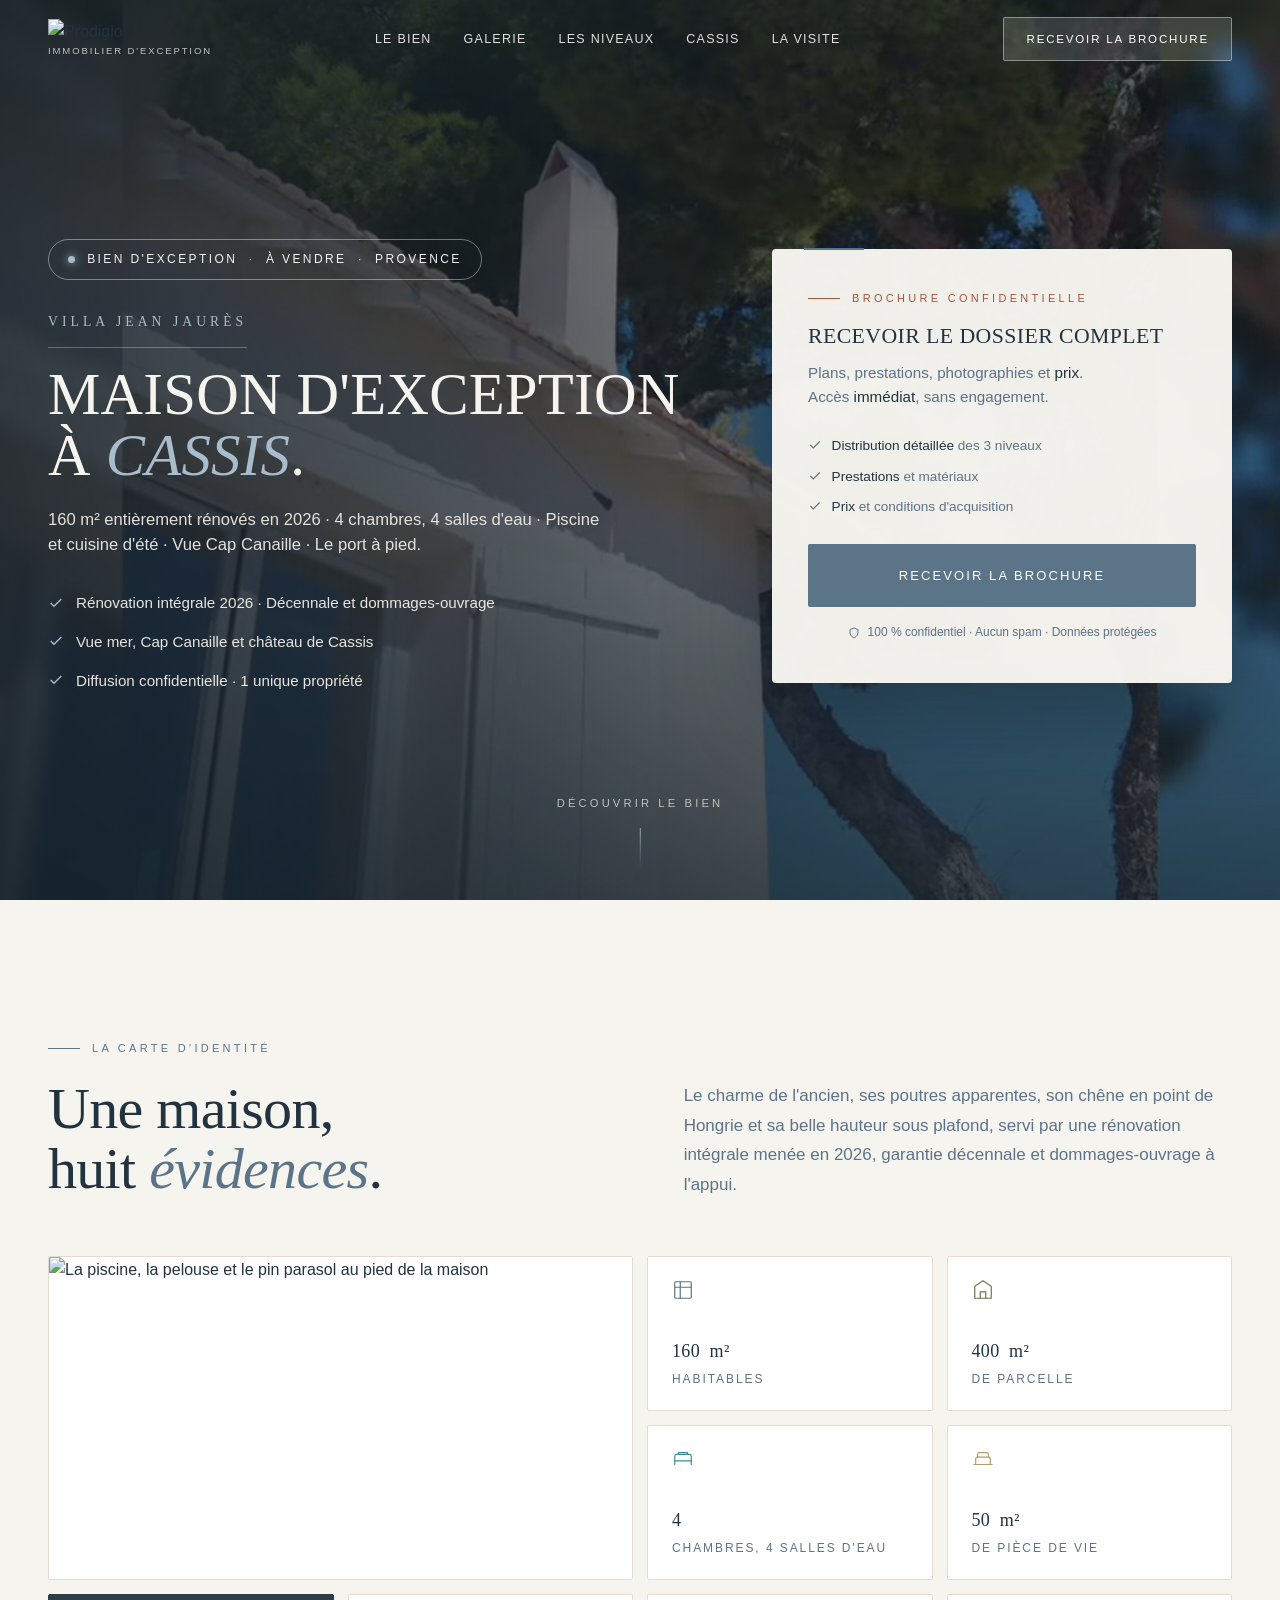
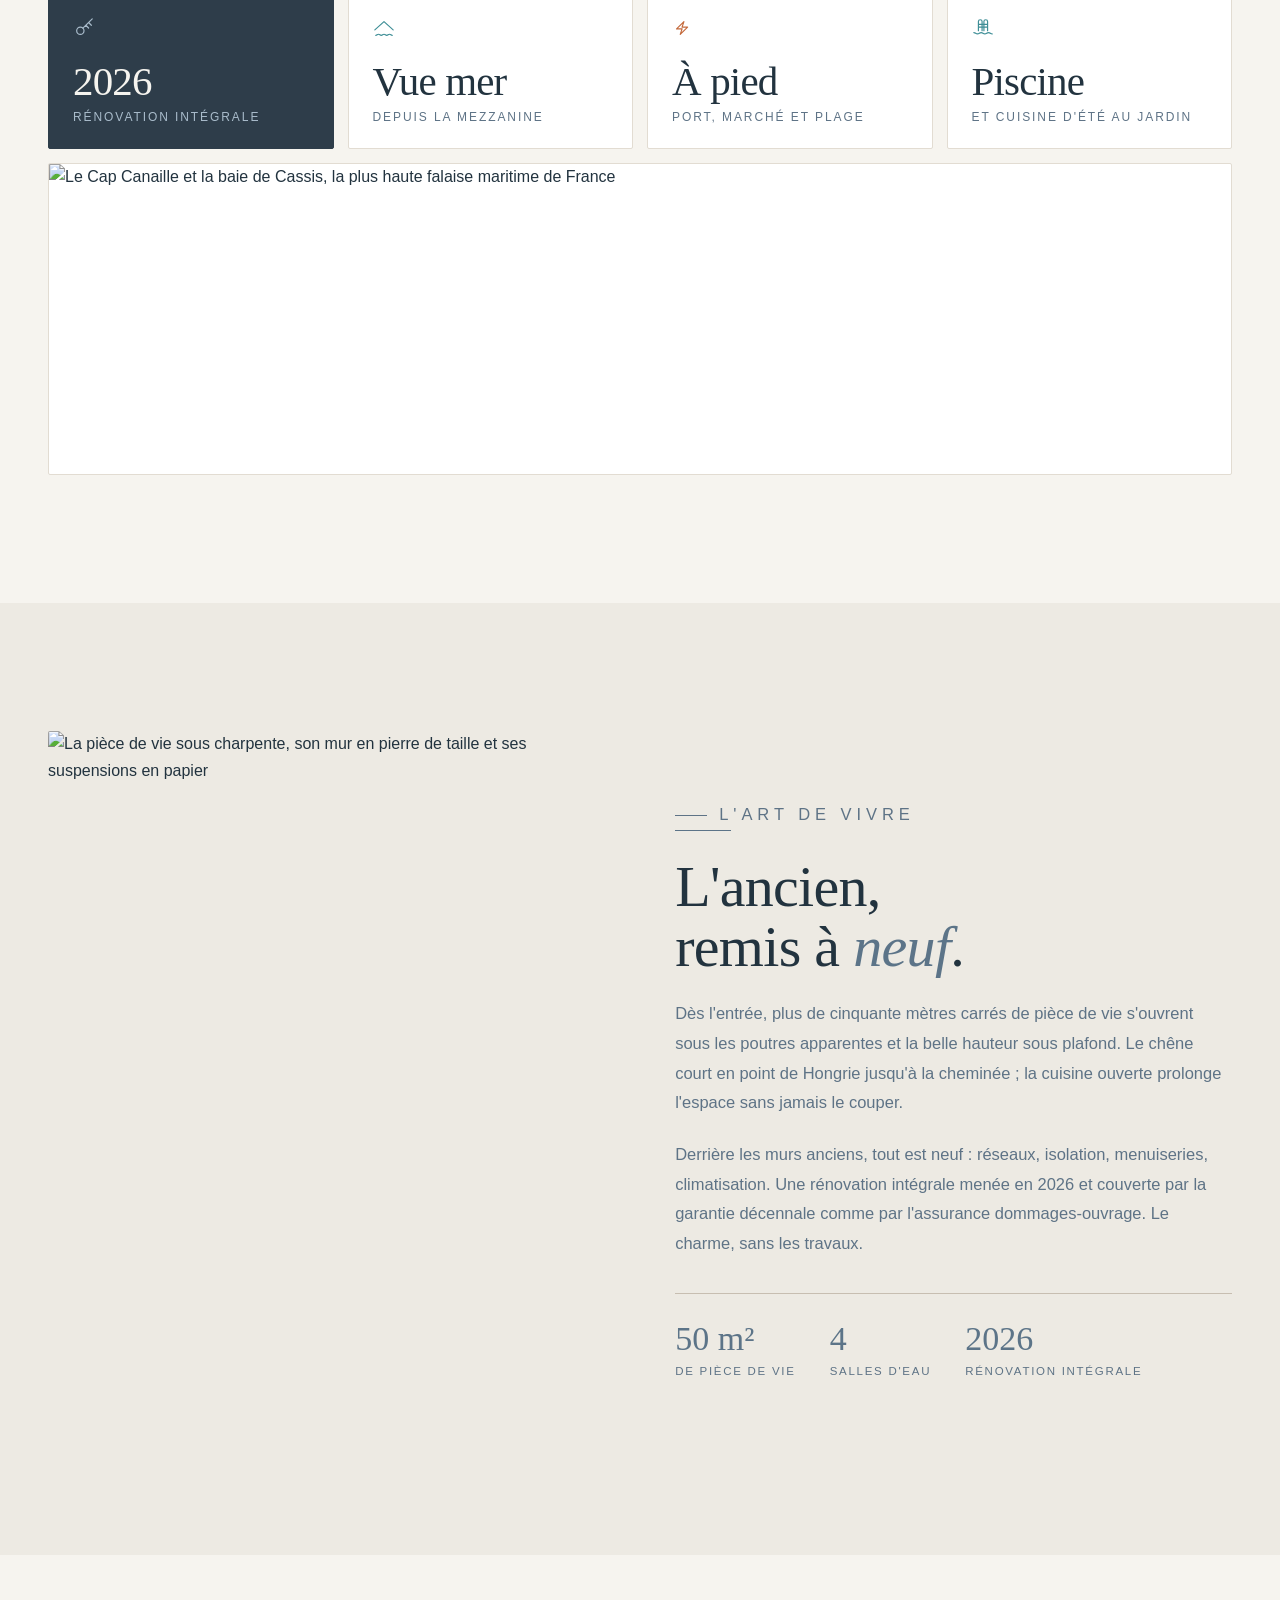
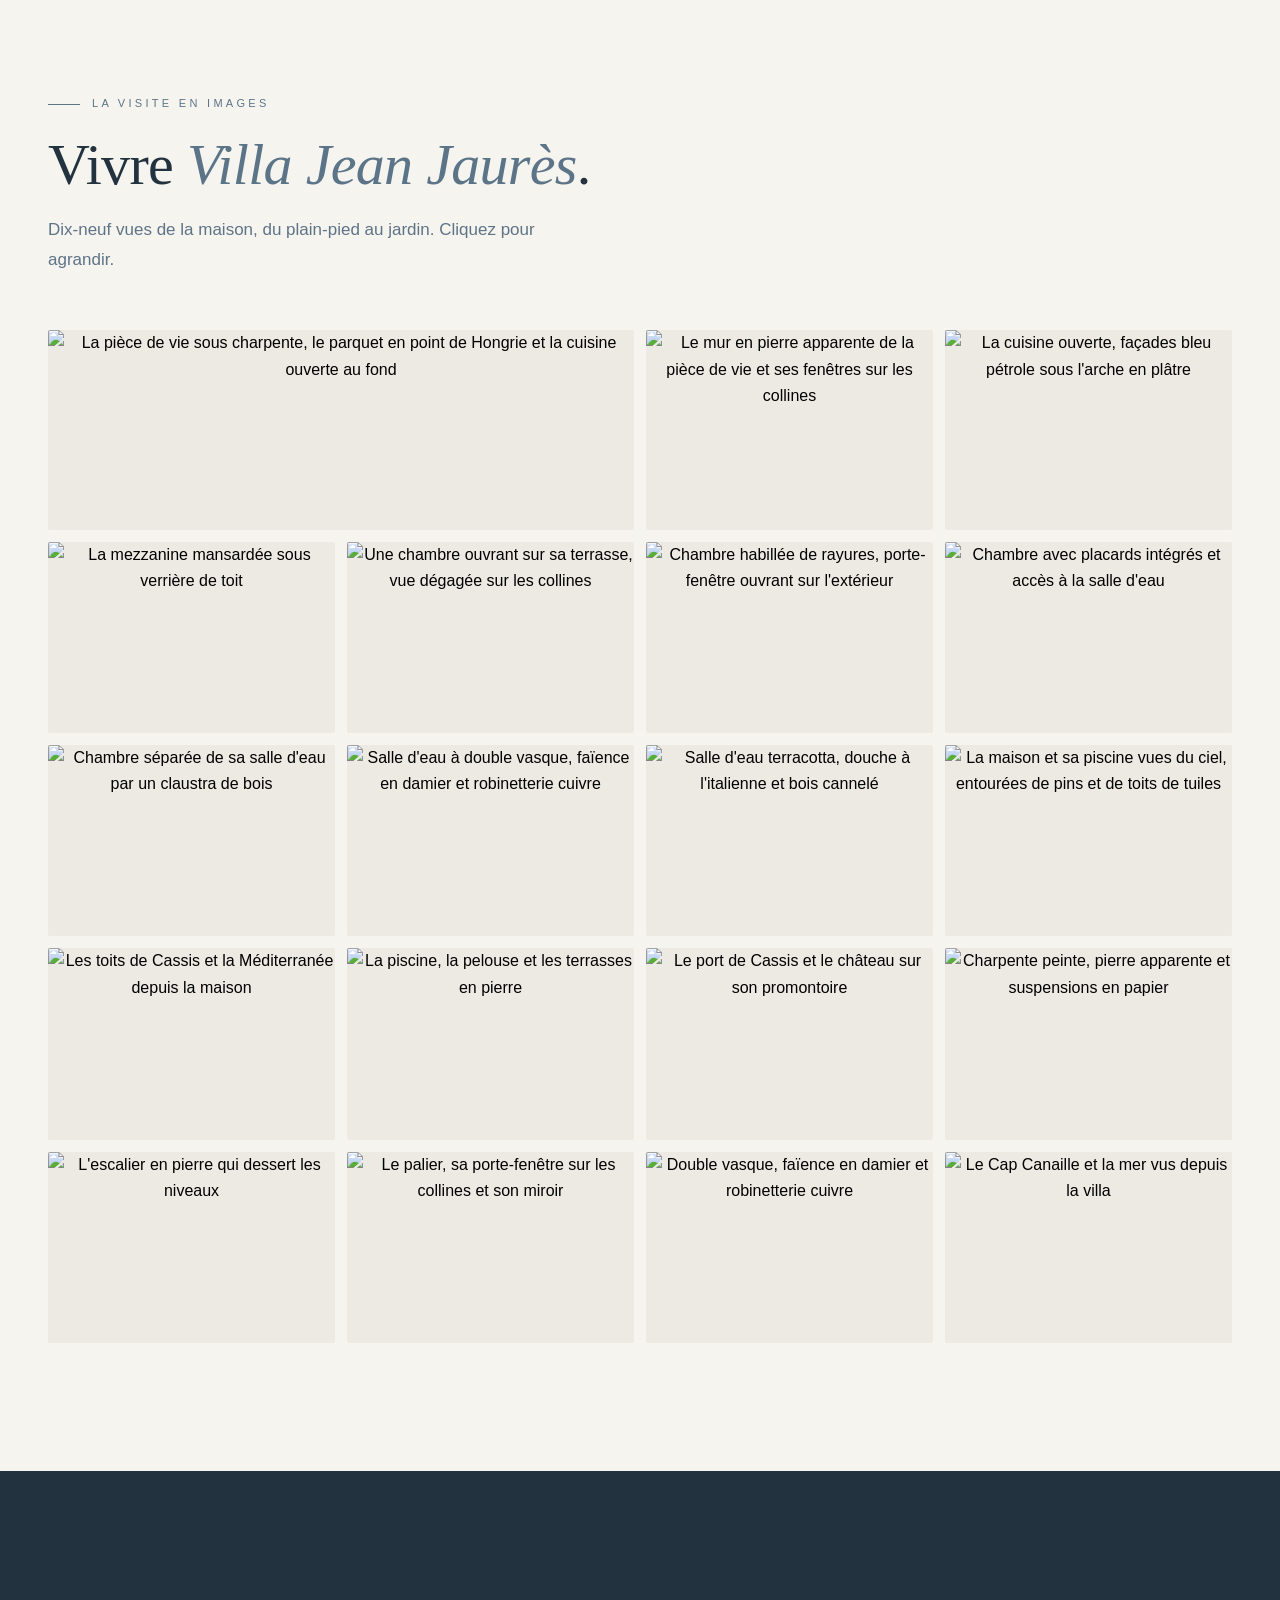
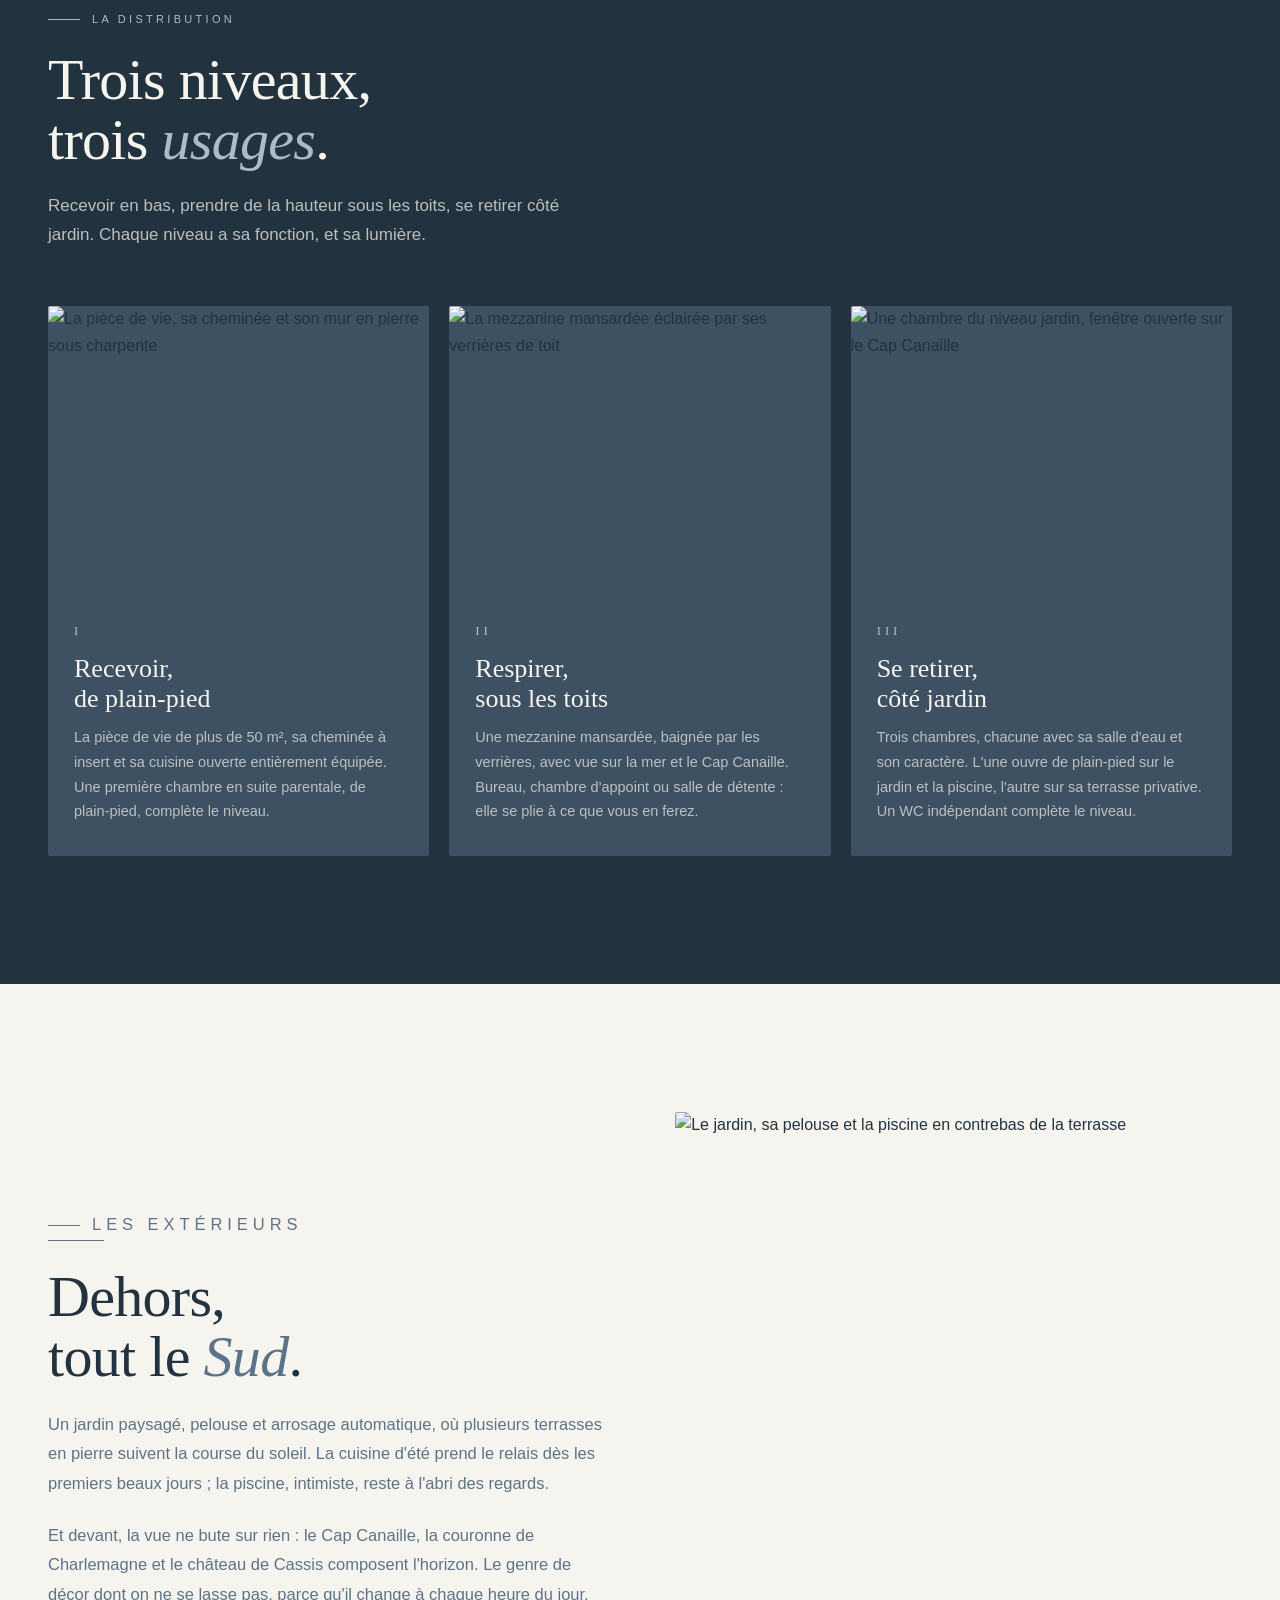
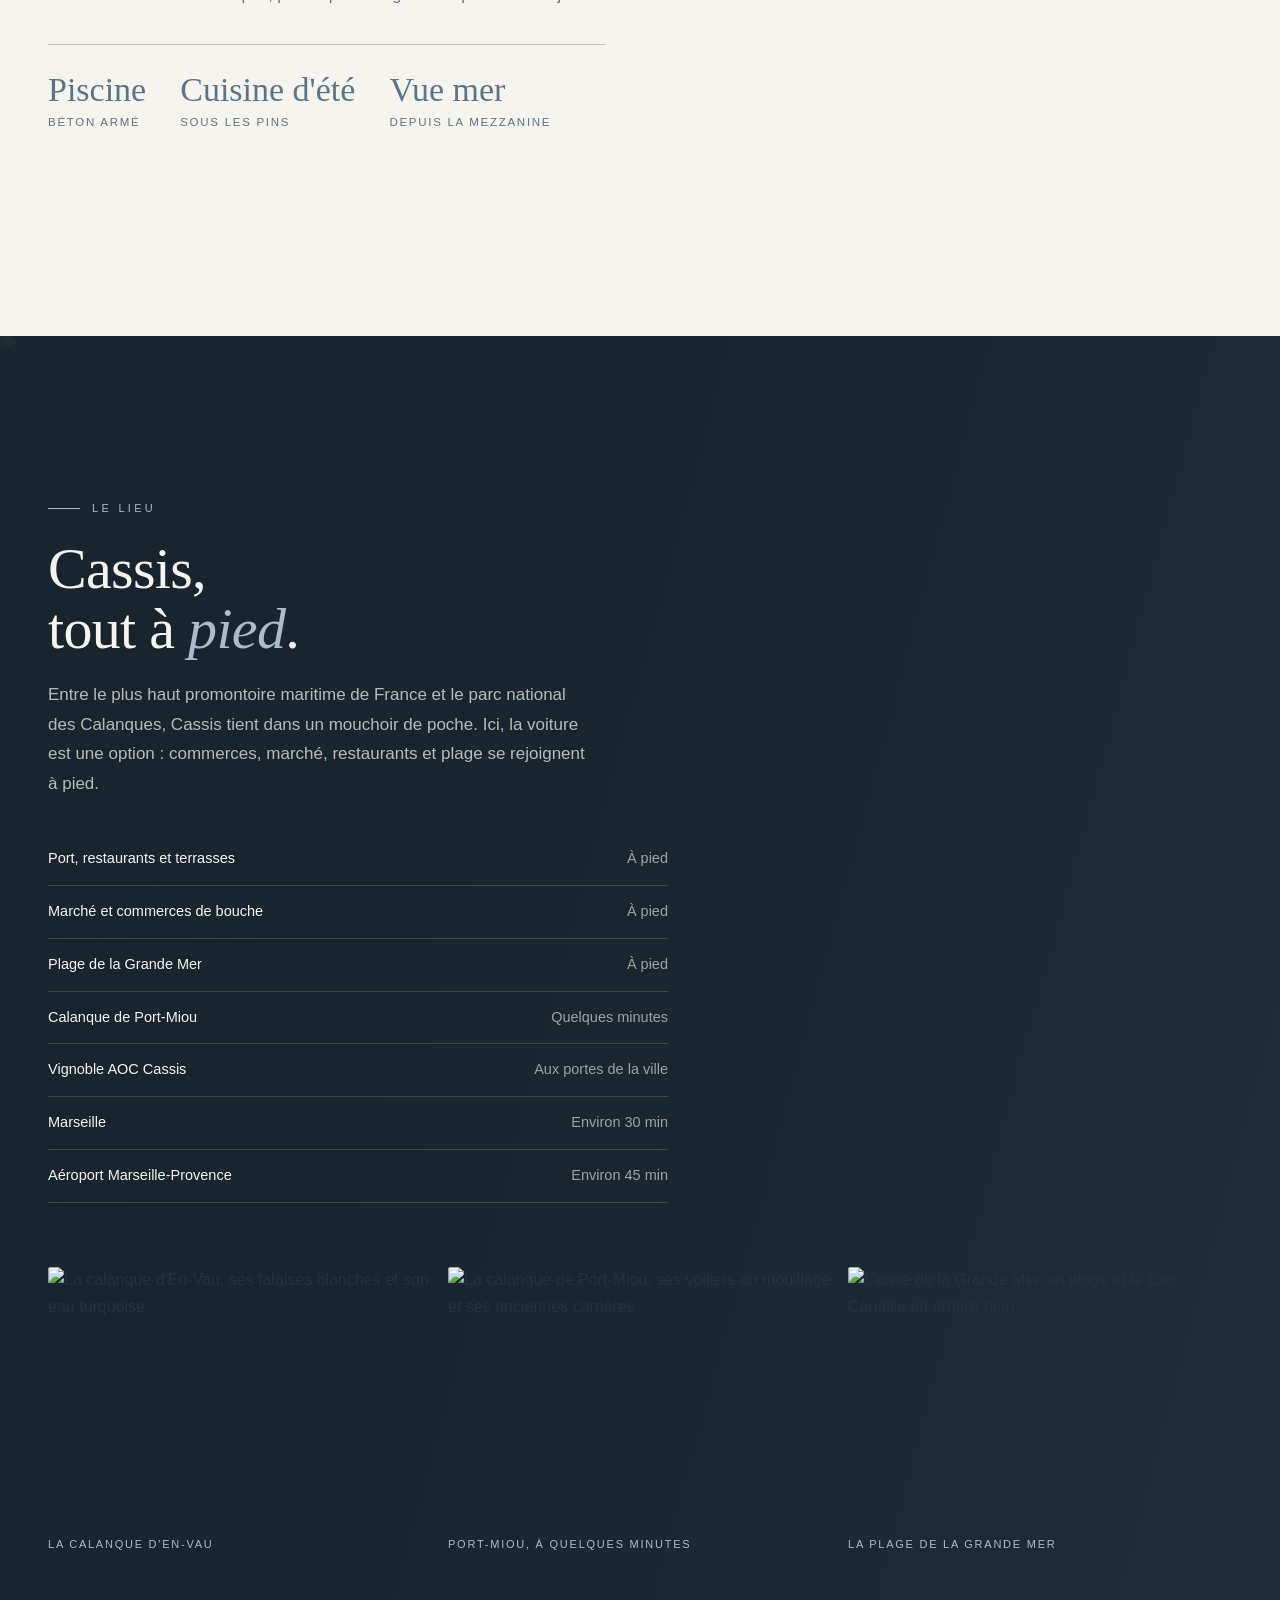
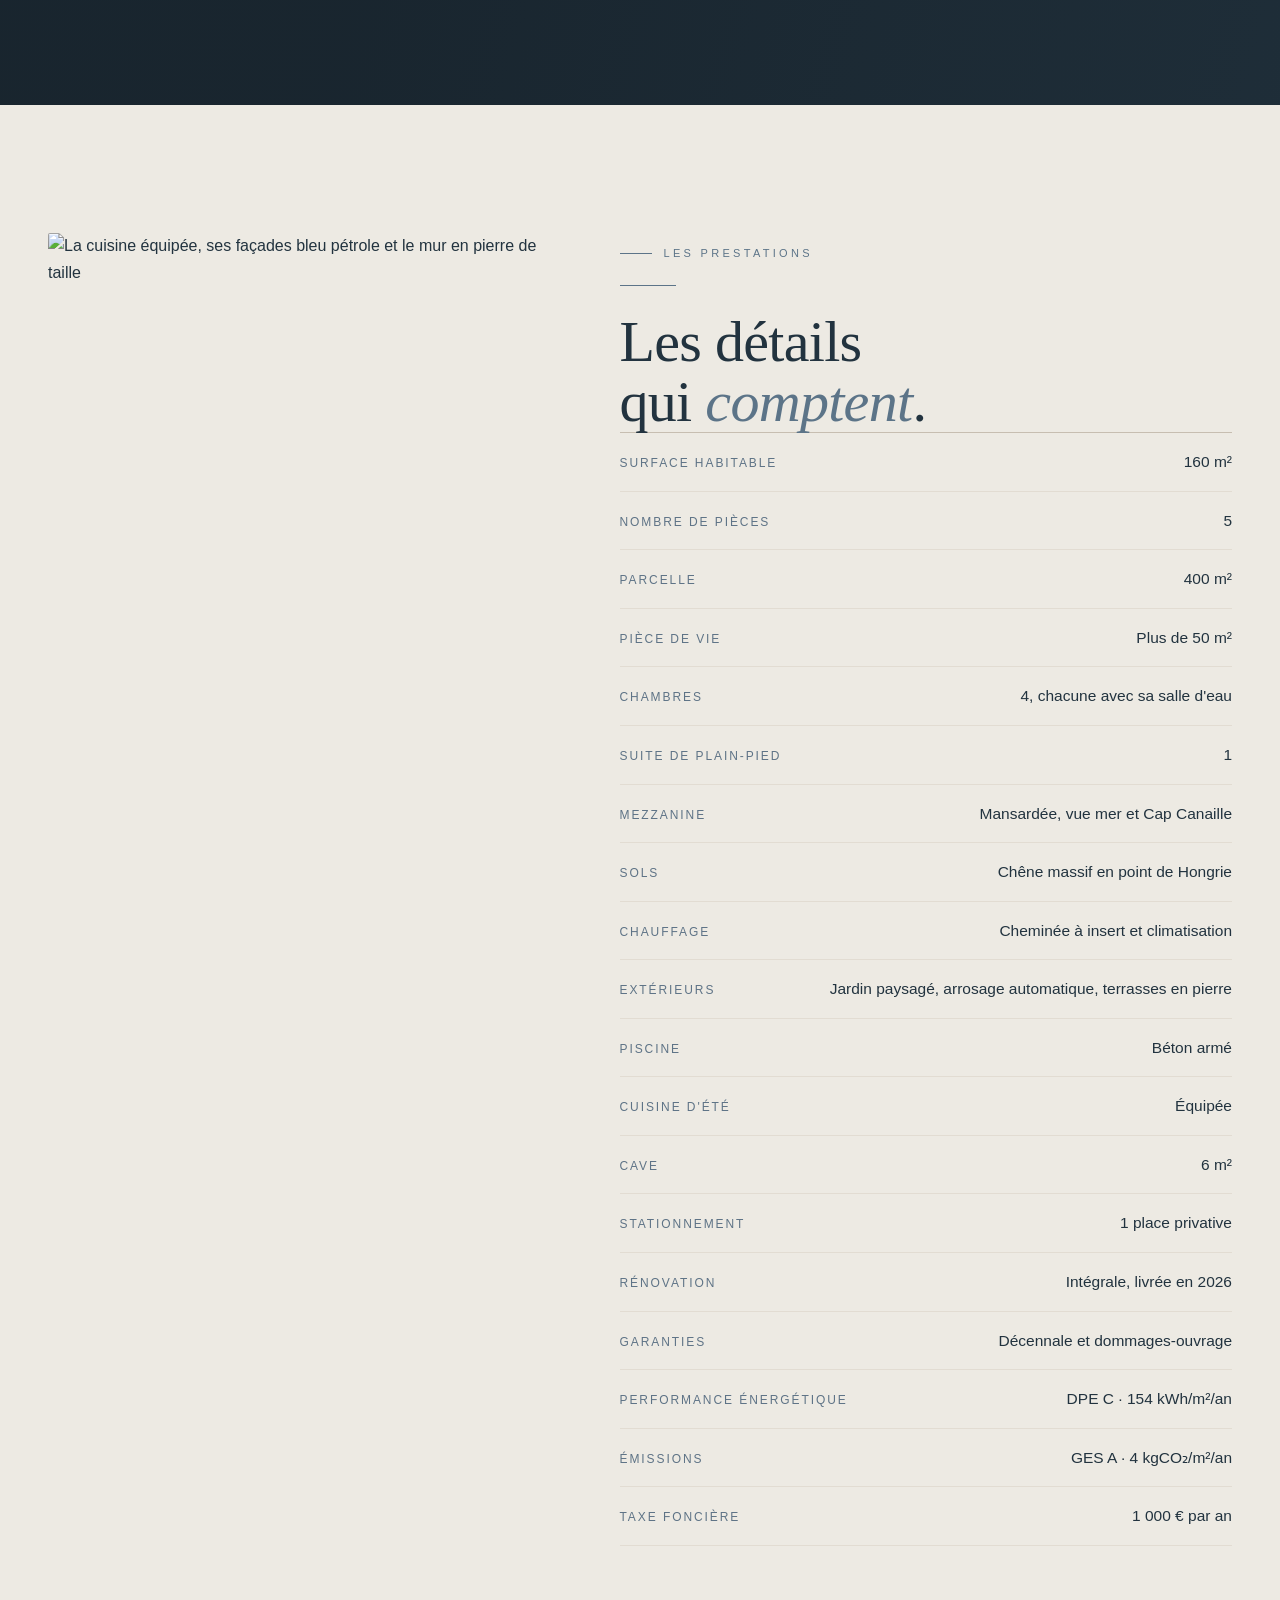
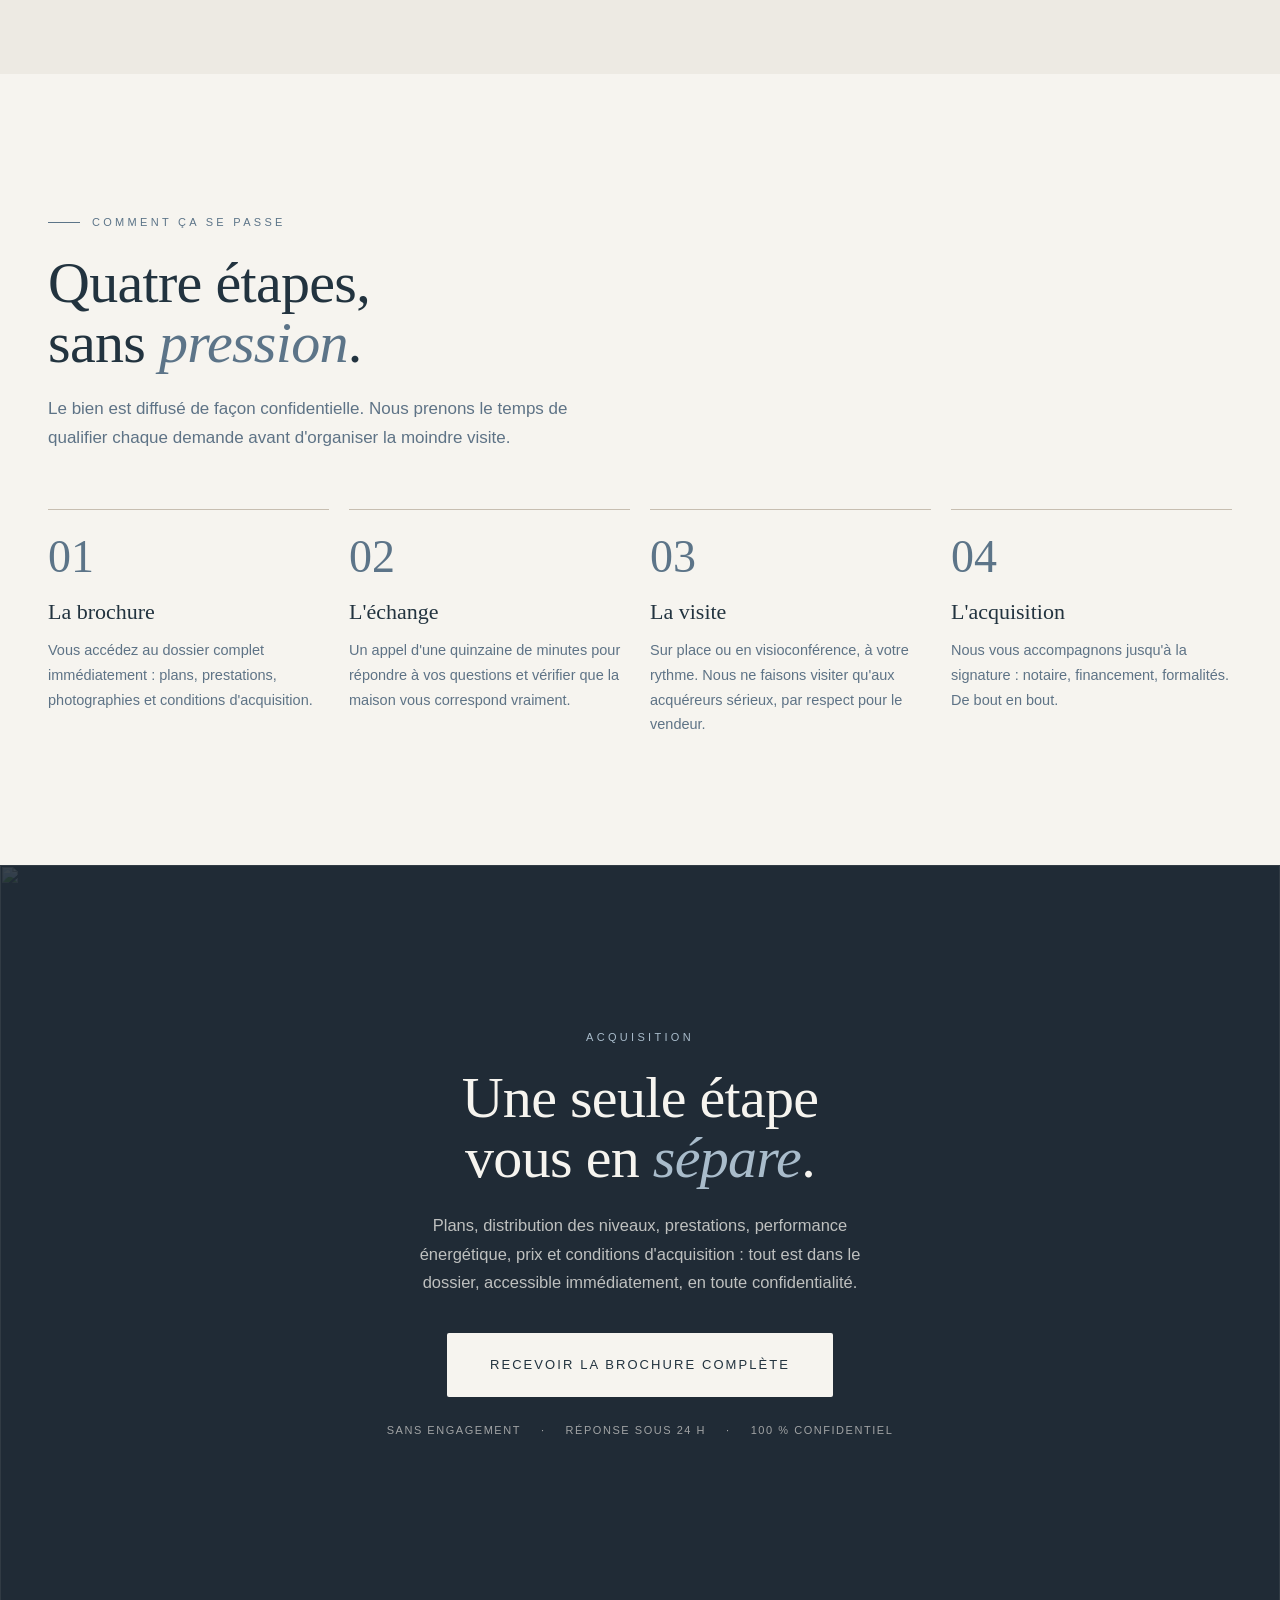
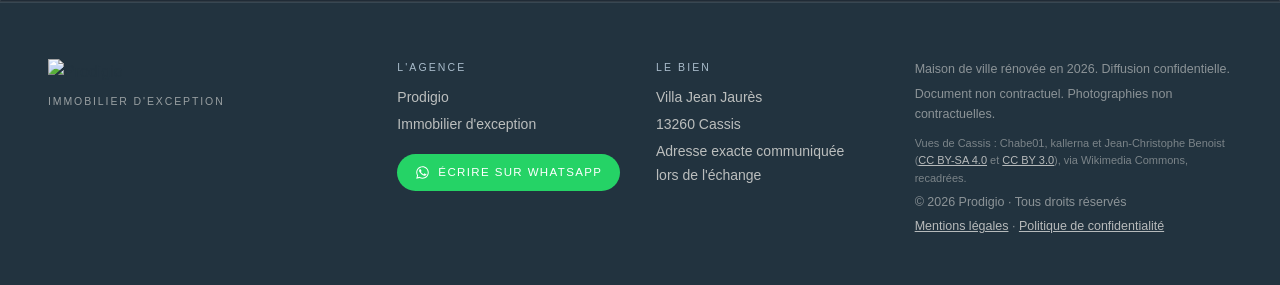
==== commit e54b7f16: "Mesure : la page annonce sa visite Cette page est statique : aucun serveur ne tourne derriere elle, " ====
--- a/index.html
+++ b/index.html
@@ -842,6 +842,36 @@
   </button>
 </div>
 
+<!-- Comptage des visites. Cette page est STATIQUE : aucun serveur ne tourne
+     derriere elle, elle ne peut donc rien rapporter d elle-meme. Elle previent
+     donc le serveur Prodigio, qui relaie la visite a Meta cote serveur. Aucun
+     script de Meta ne s execute ici, aucun cookie tiers n est depose.
+
+     `sendBeacon` plutot qu une requete ordinaire : le navigateur la fait
+     partir meme si l onglet se ferme dans la seconde, et un corps `text/plain`
+     evite la requete de verification prealable. Tout est enveloppe : une
+     mesure qui echoue ne doit jamais gener la page. -->
+<script>
+  (function () {
+    try {
+      var corps = JSON.stringify({
+        slug: 'villa-jean-jaures',
+        id: (window.crypto && crypto.randomUUID)
+              ? crypto.randomUUID()
+              : 'v-' + Date.now() + '-' + Math.random().toString(36).slice(2),
+        url: location.href.slice(0, 500),
+        fbclid: new URLSearchParams(location.search).get('fbclid'),
+        at: Date.now()
+      });
+      var cible = 'https://go.prodigio.fr/api/mesure/visite';
+      if (navigator.sendBeacon) {
+        navigator.sendBeacon(cible, new Blob([corps], { type: 'text/plain' }));
+      } else {
+        fetch(cible, { method: 'POST', mode: 'no-cors', keepalive: true, body: corps });
+      }
+    } catch (e) {}
+  })();
+</script>
 <script src="main.js" defer></script>
 </body>
 </html>
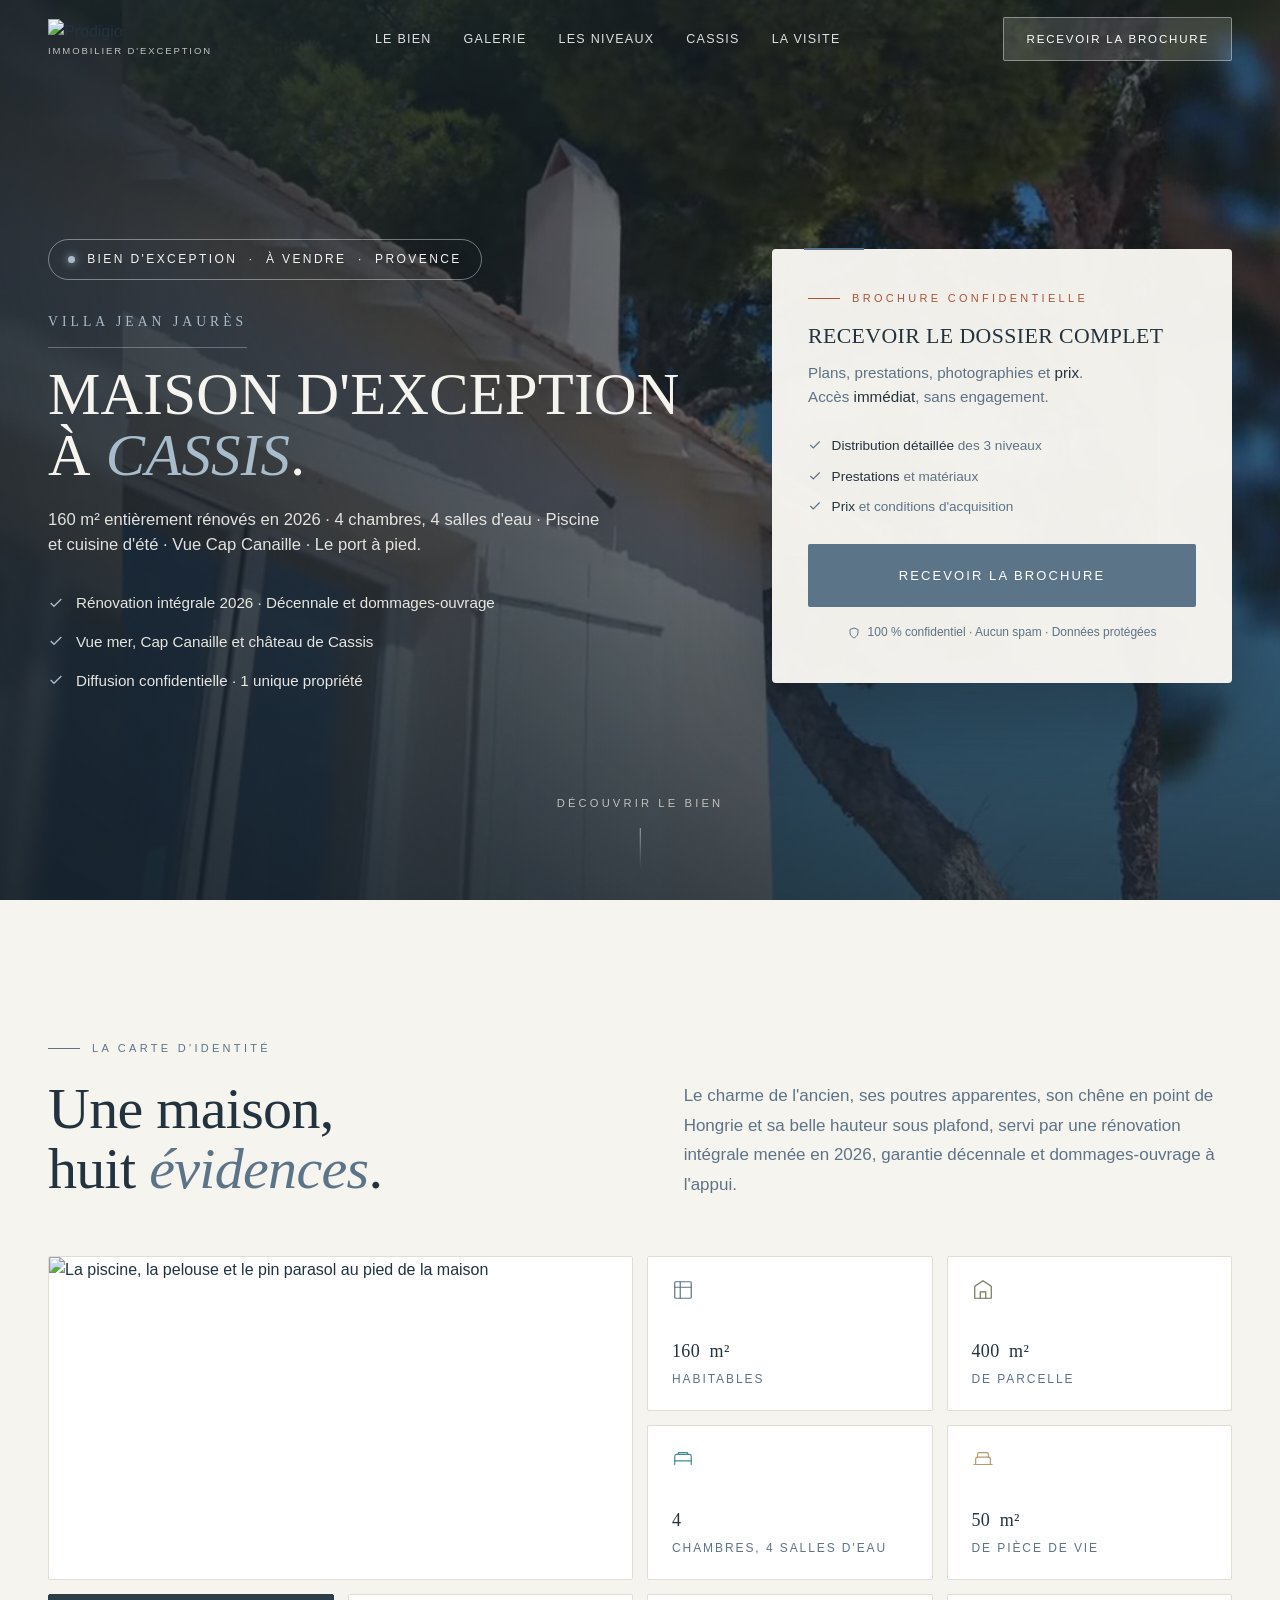
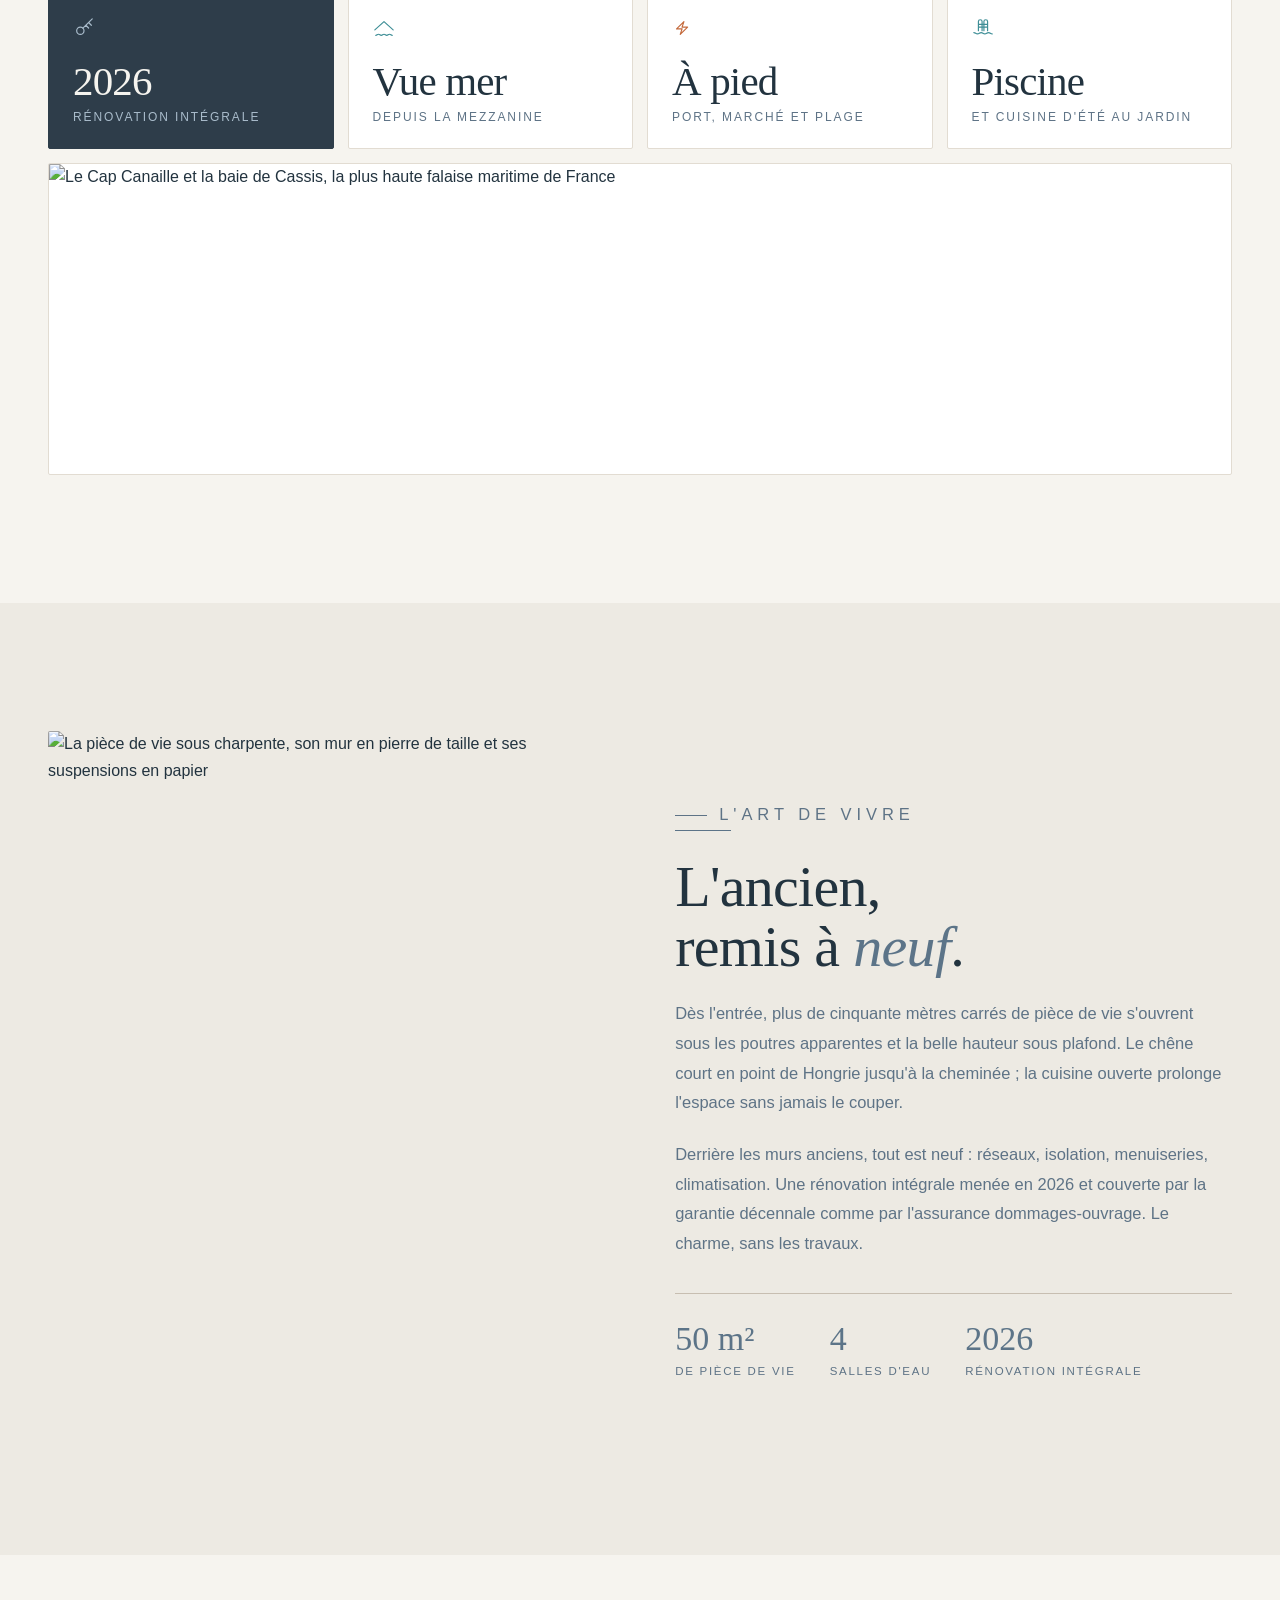
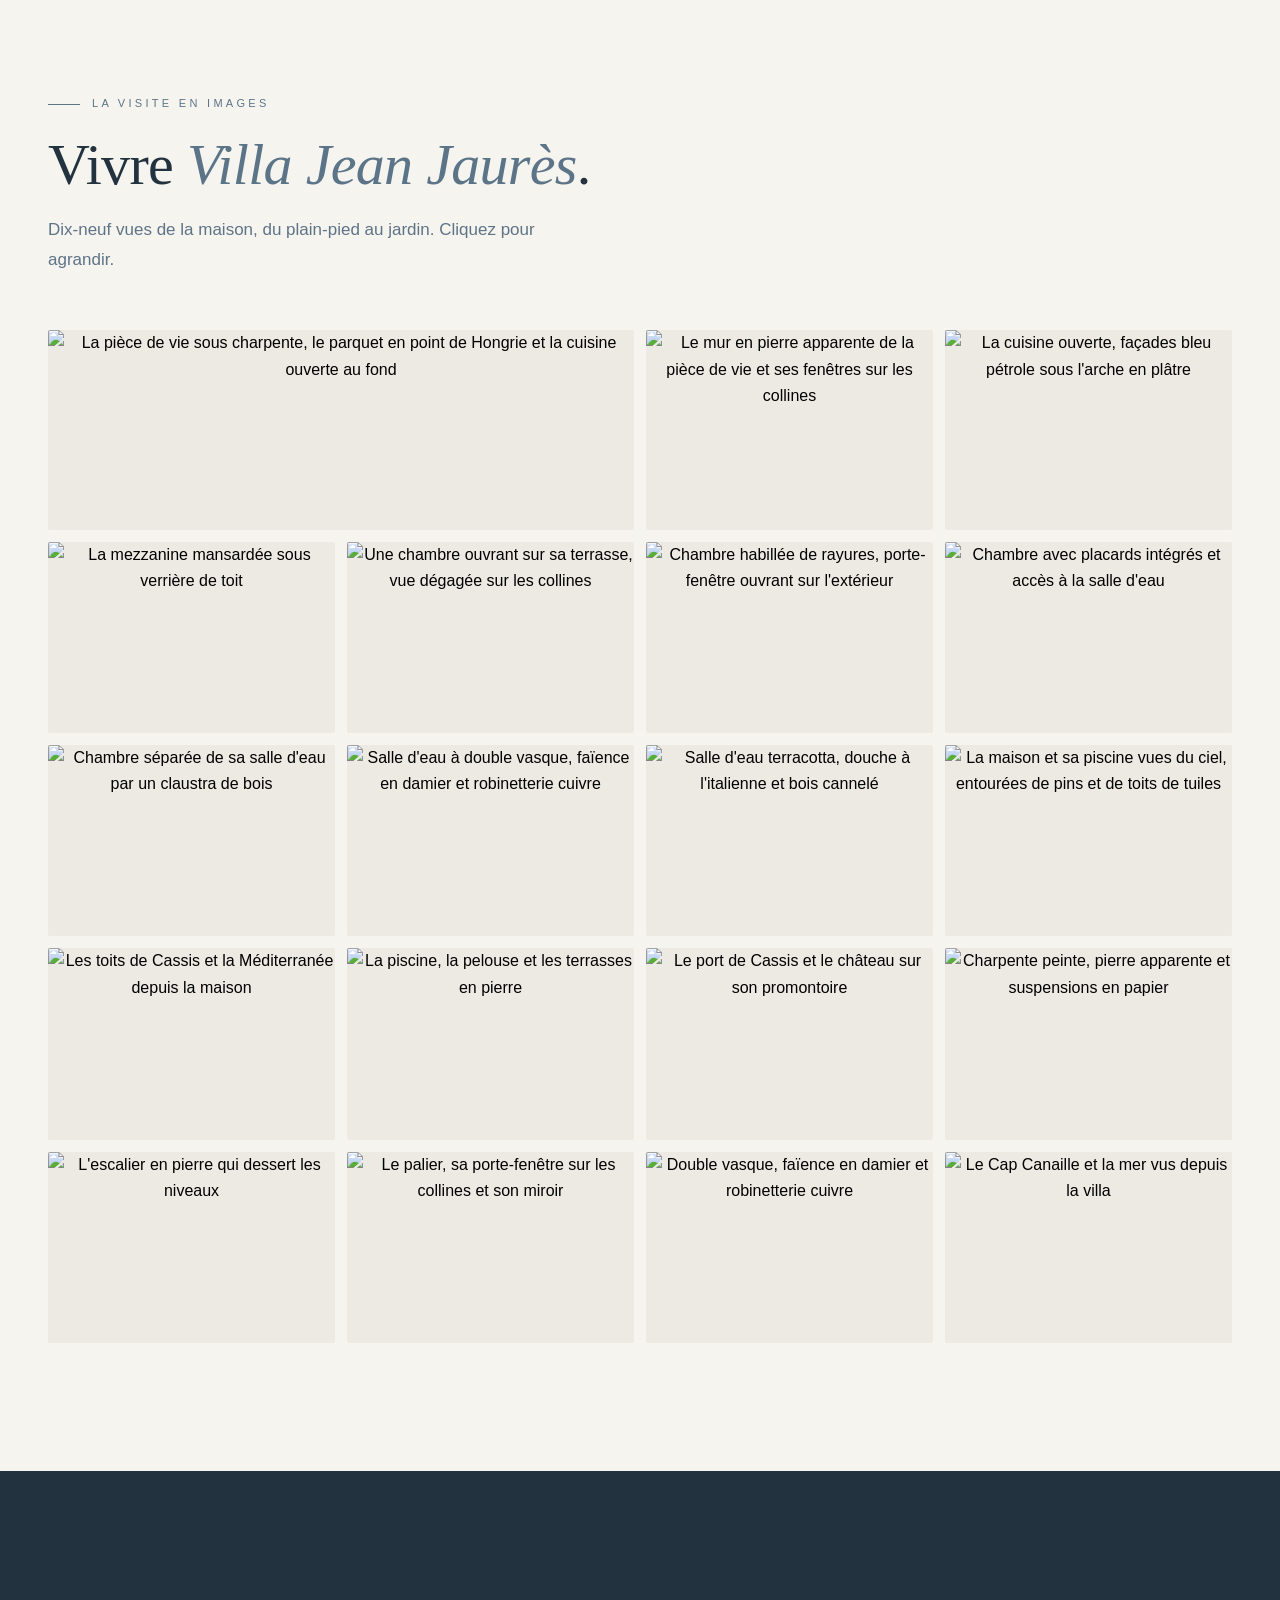
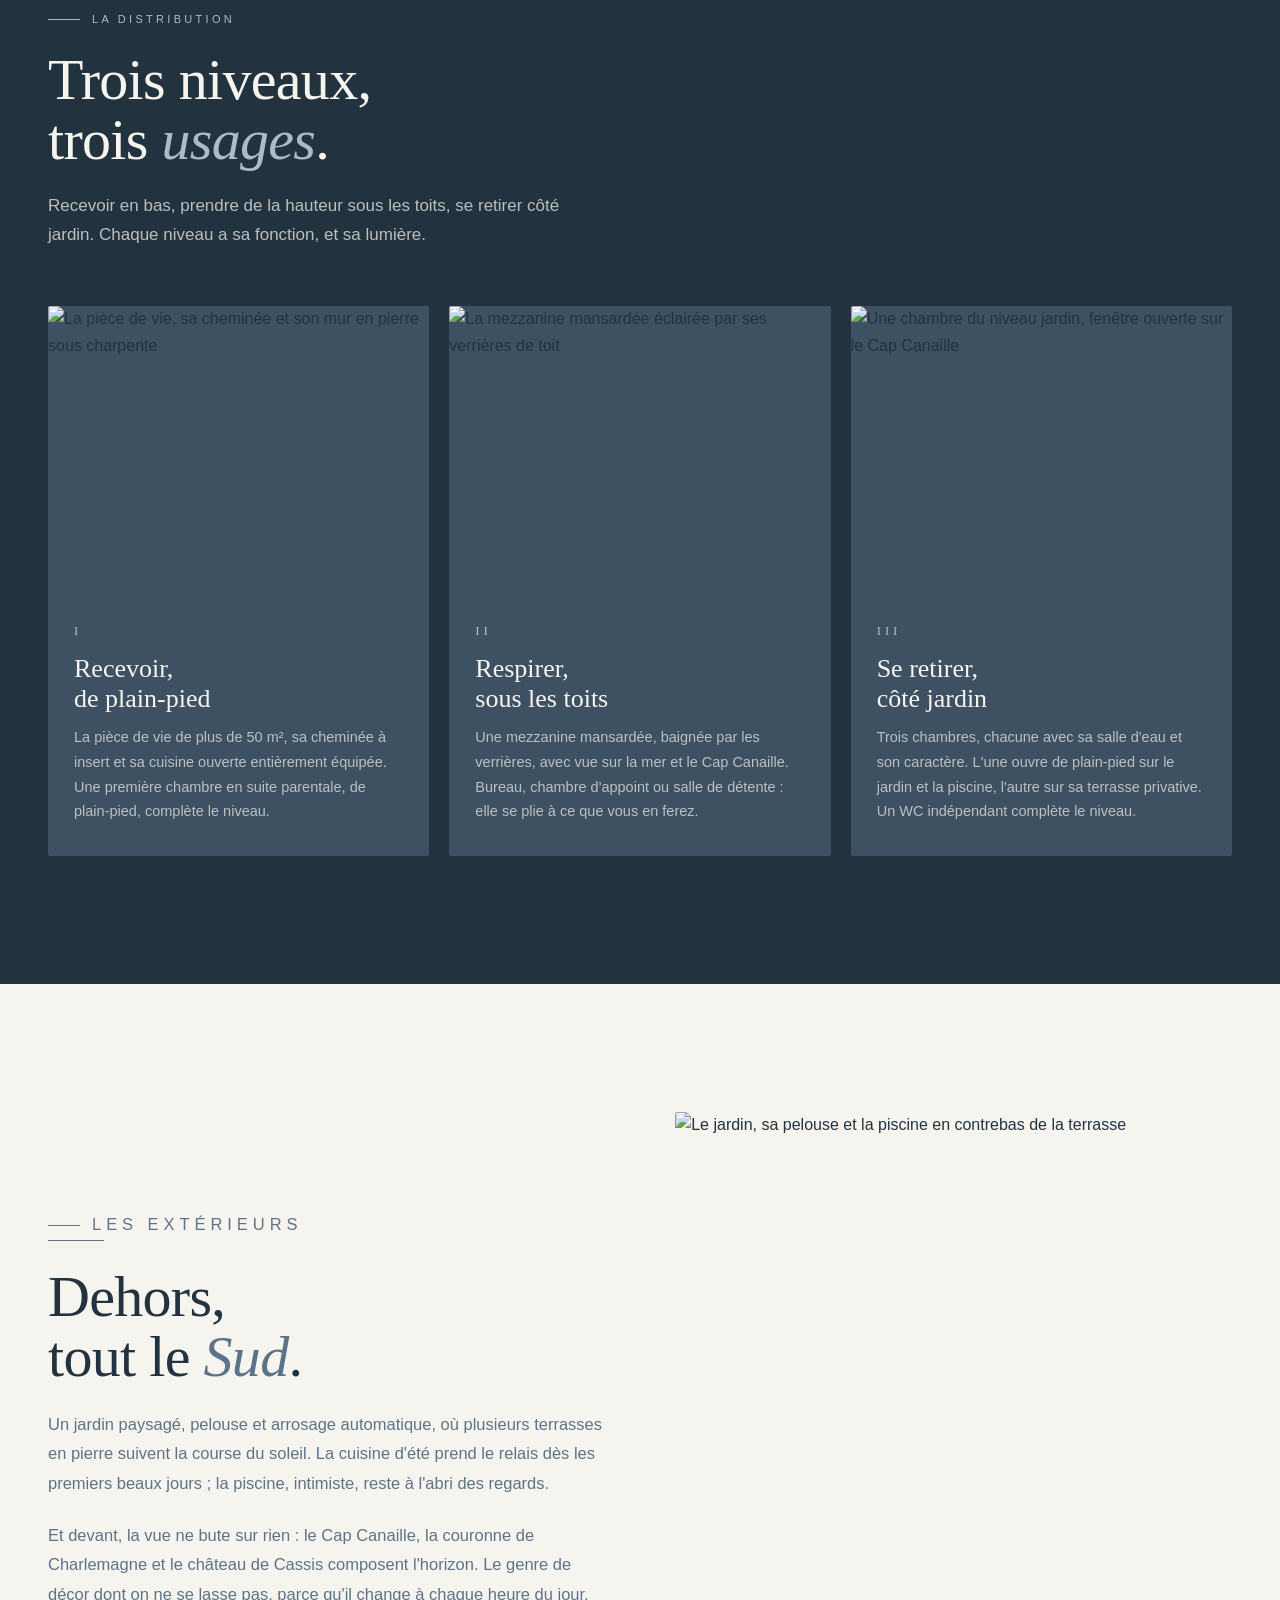
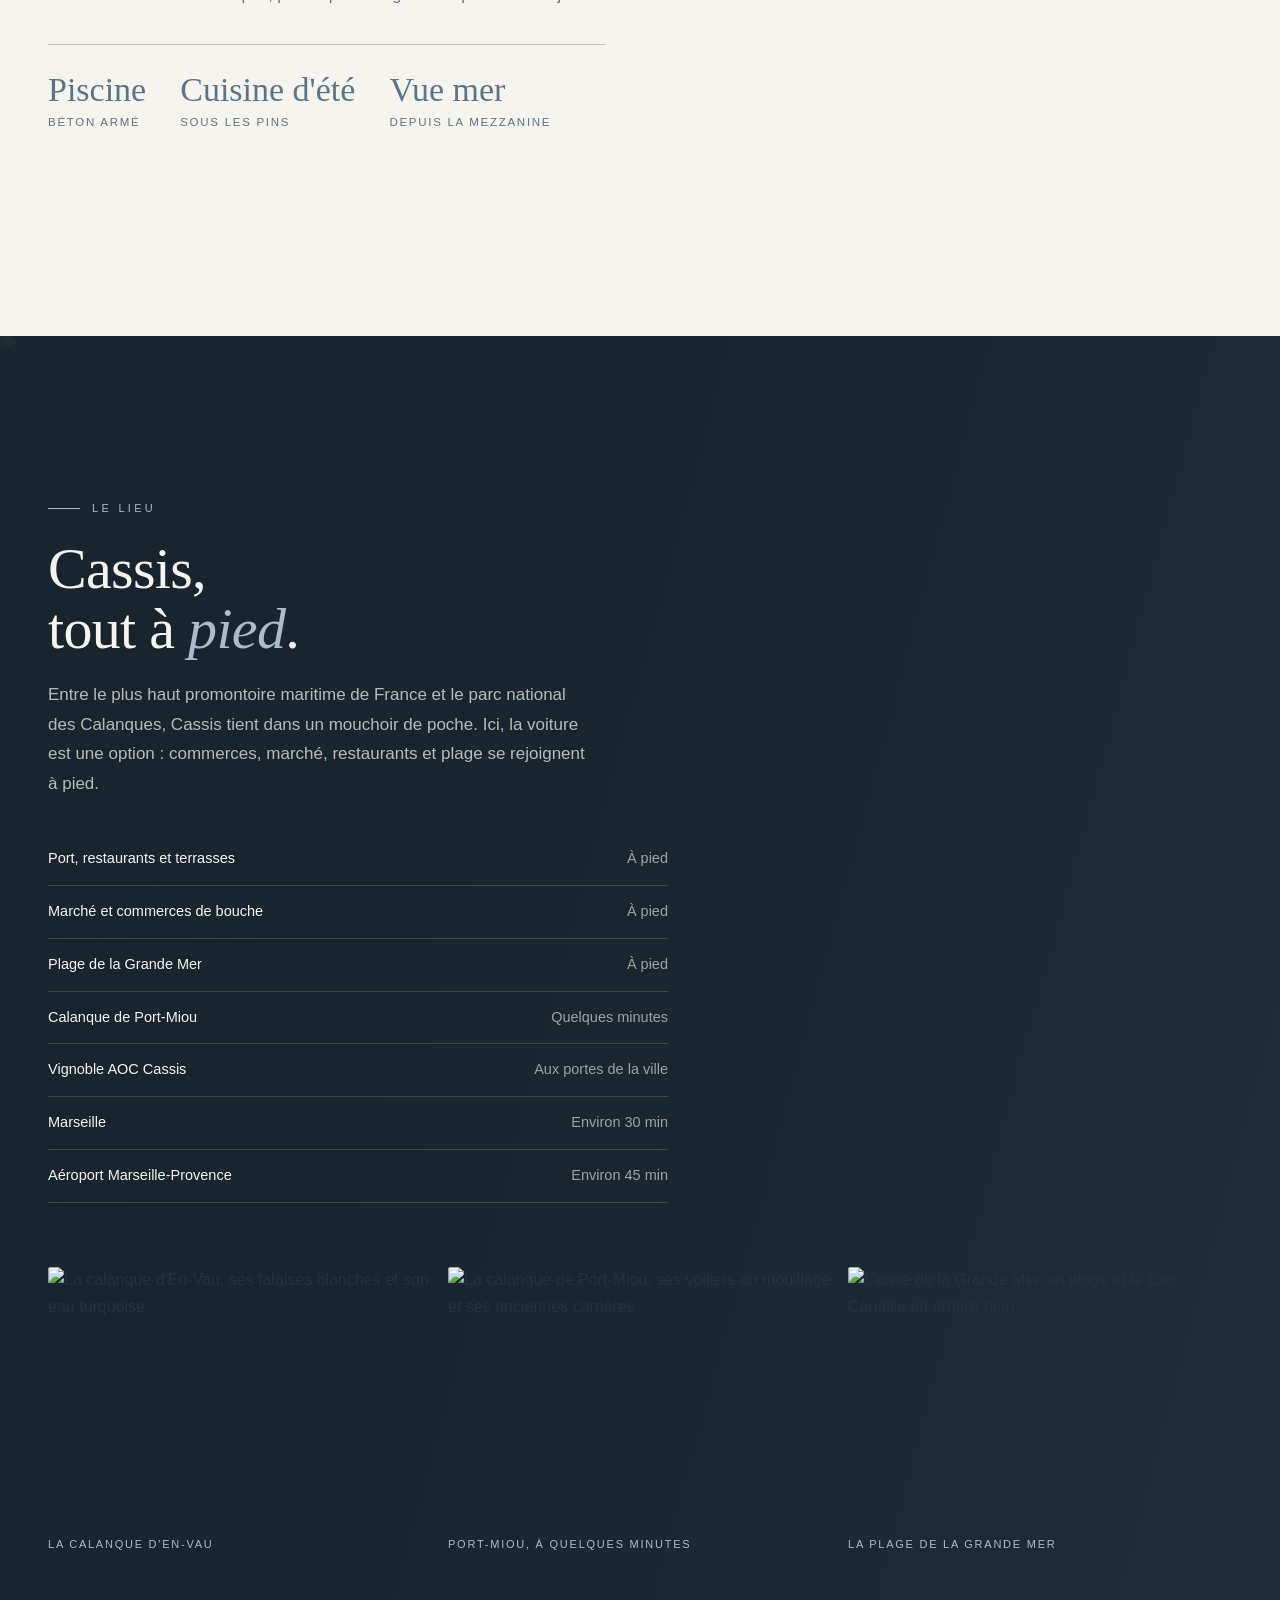
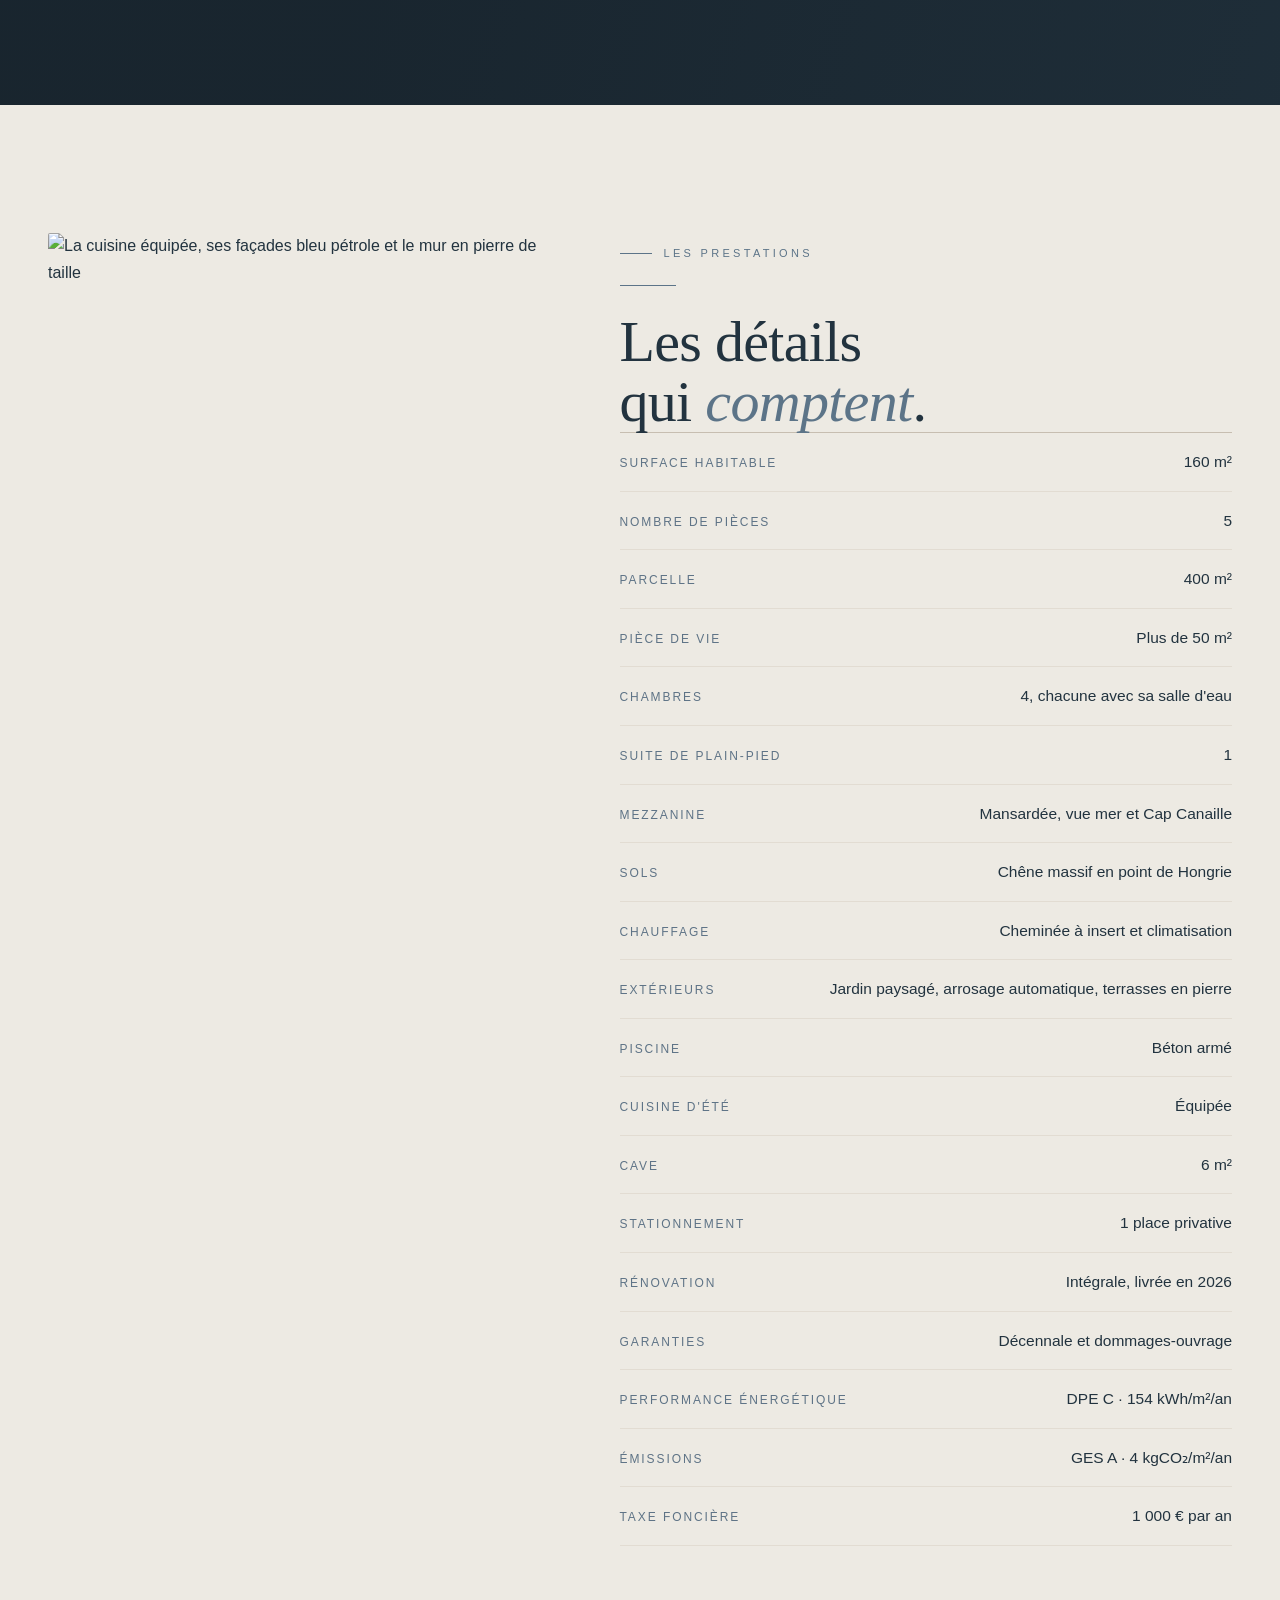
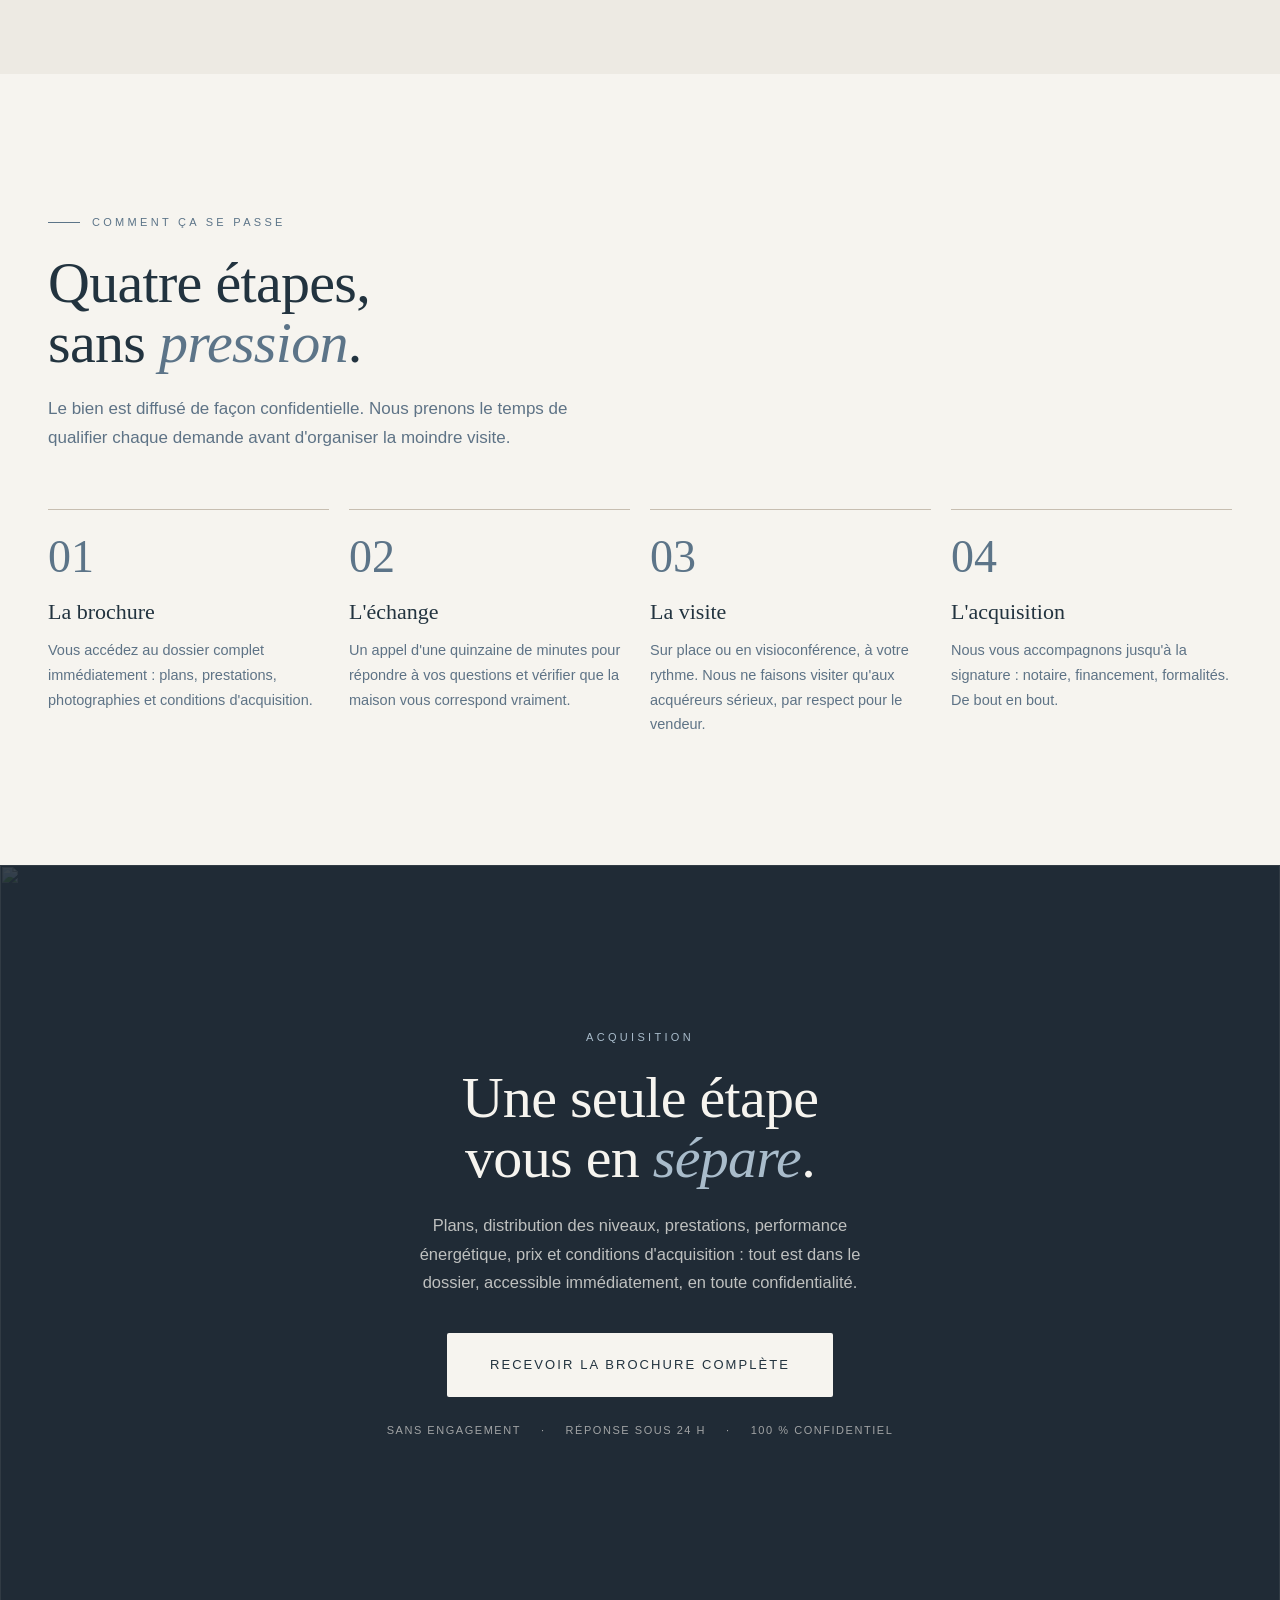
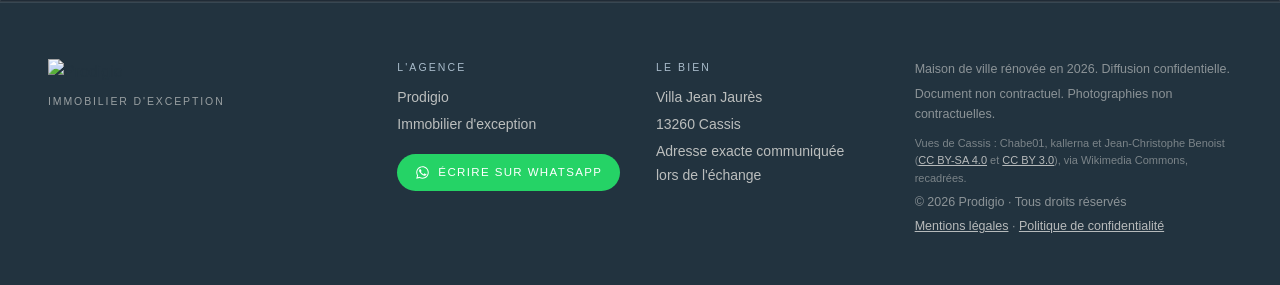
==== commit c6399a16: "Attribution : plafond propre aux identifiants de clic publicitaire Les parametres de campagne etaien" ====
--- a/index.html
+++ b/index.html
@@ -795,8 +795,13 @@
               if (!v) continue;
               v = v.trim();
               if (!v) continue;
-              /* Meme plafond que le serveur, qui tronque a 300 caracteres. */
-              retenus.push(encodeURIComponent(cles[i]) + '=' + encodeURIComponent(v.slice(0, 300)));
+              /* Meme plafond que le serveur. Les identifiants de clic
+                 publicitaire ont le leur, bien plus haut : Meta refuse un
+                 `fbclid` tronque, il signale alors une « valeur modifiee » et
+                 degrade la qualite de correspondance. Ceux recus aujourd hui
+                 font 195 a 201 caracteres, et ils s allongent avec les annees. */
+              var plafond = (cles[i] === 'fbclid' || cles[i] === 'gclid') ? 1000 : 300;
+              retenus.push(encodeURIComponent(cles[i]) + '=' + encodeURIComponent(v.slice(0, plafond)));
             }
           } catch (e) { return; }
           if (!retenus.length) return;
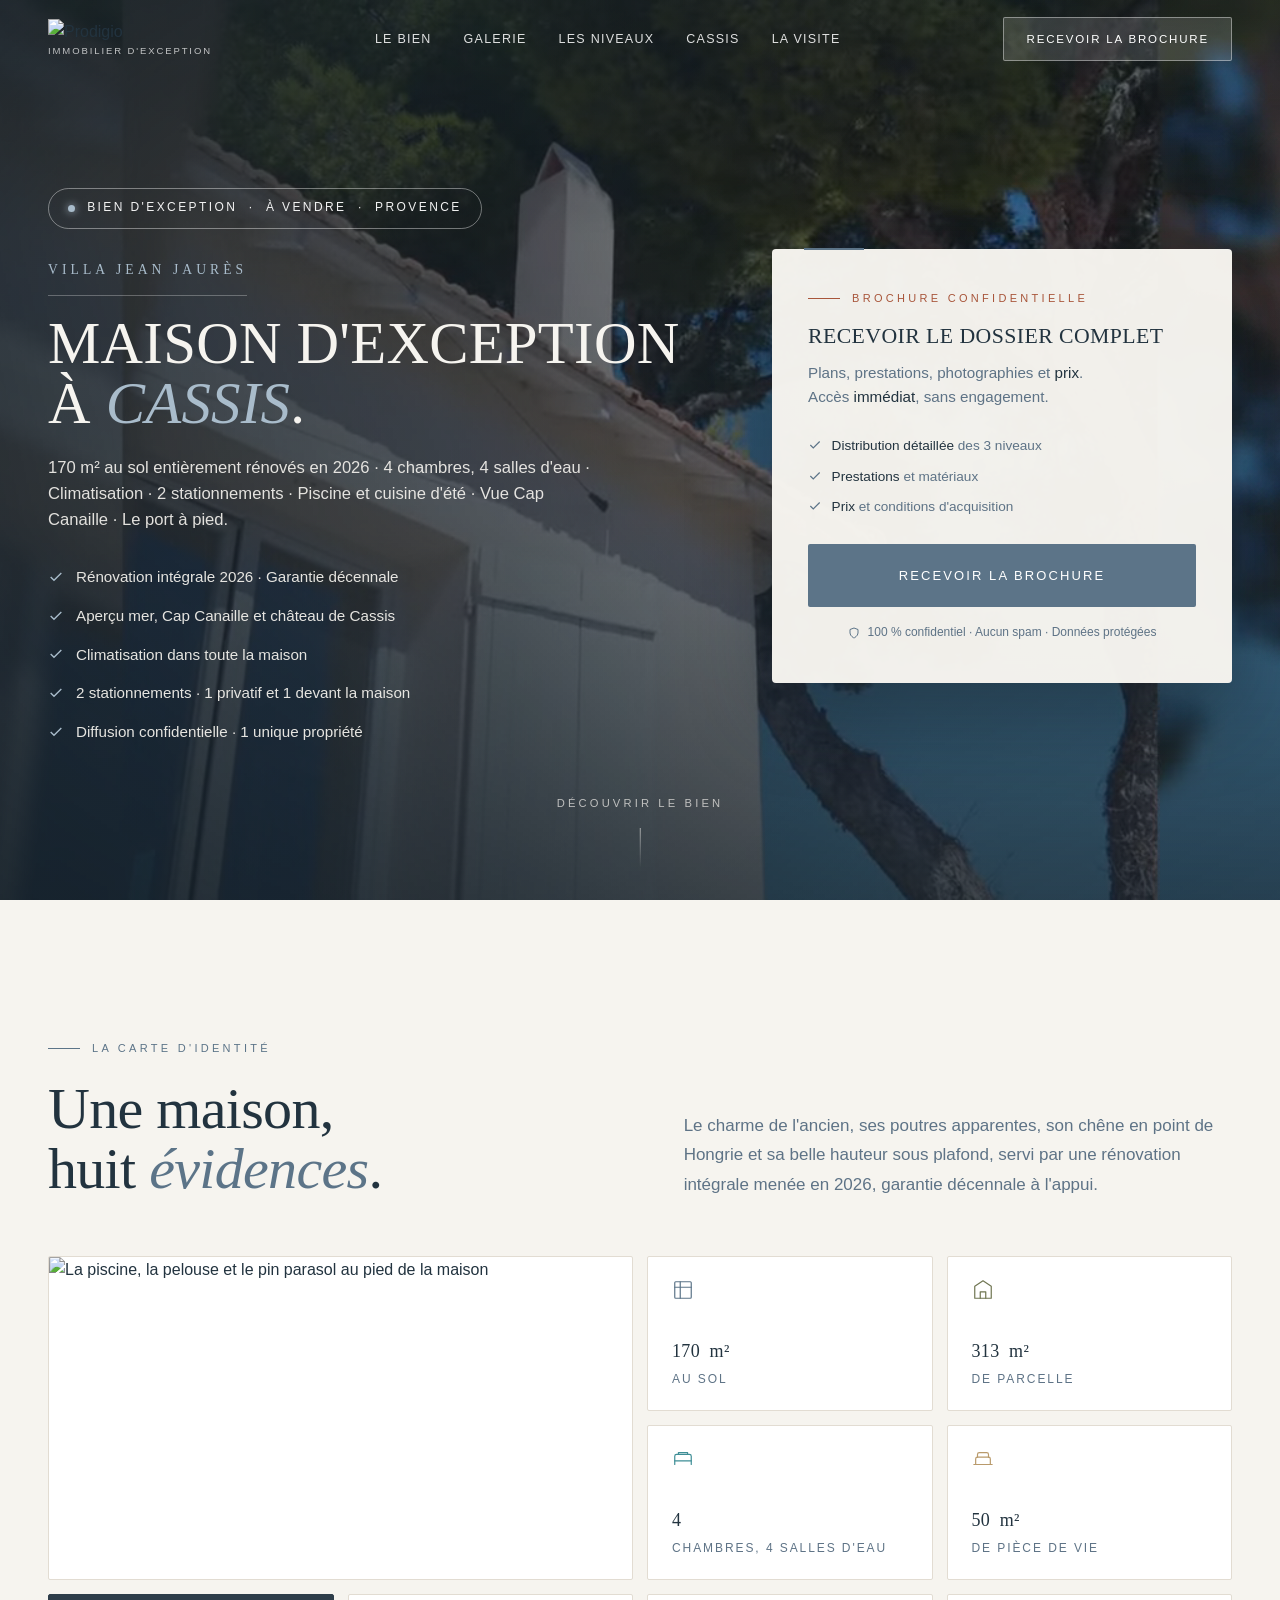
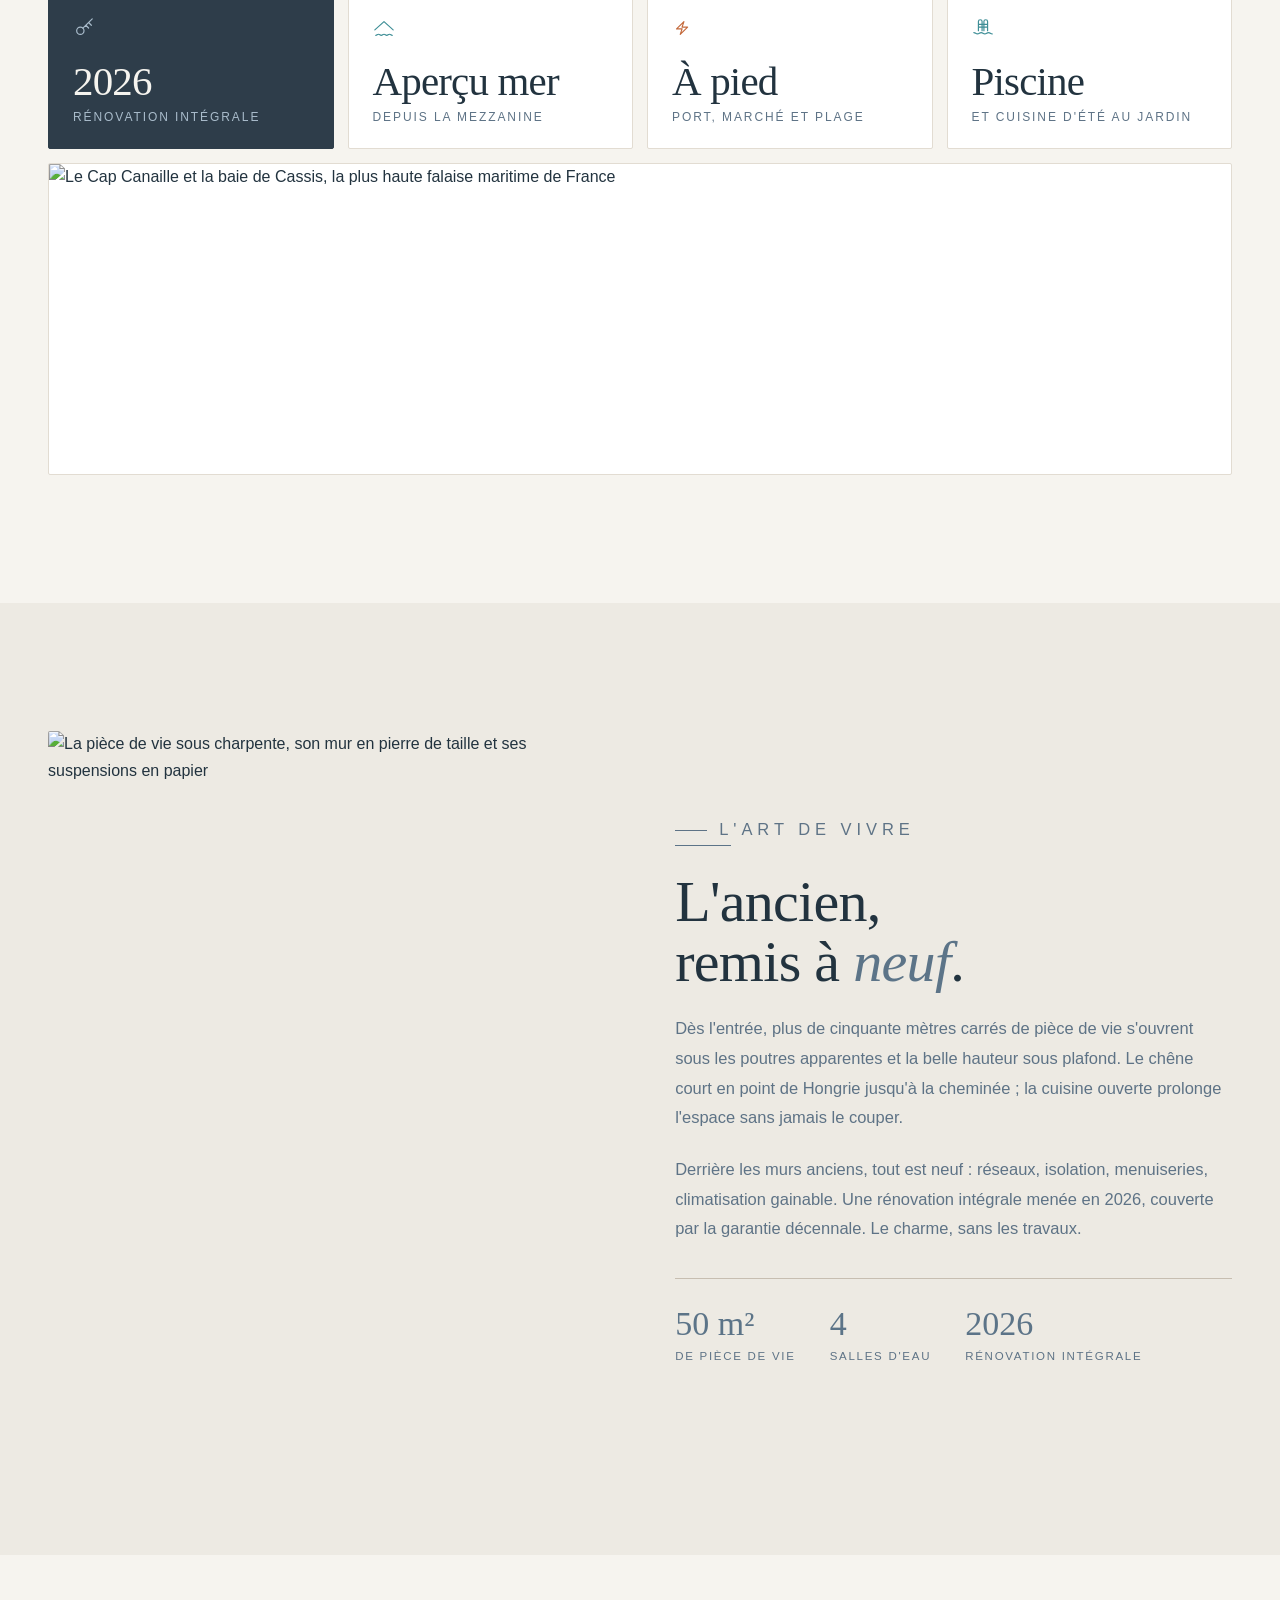
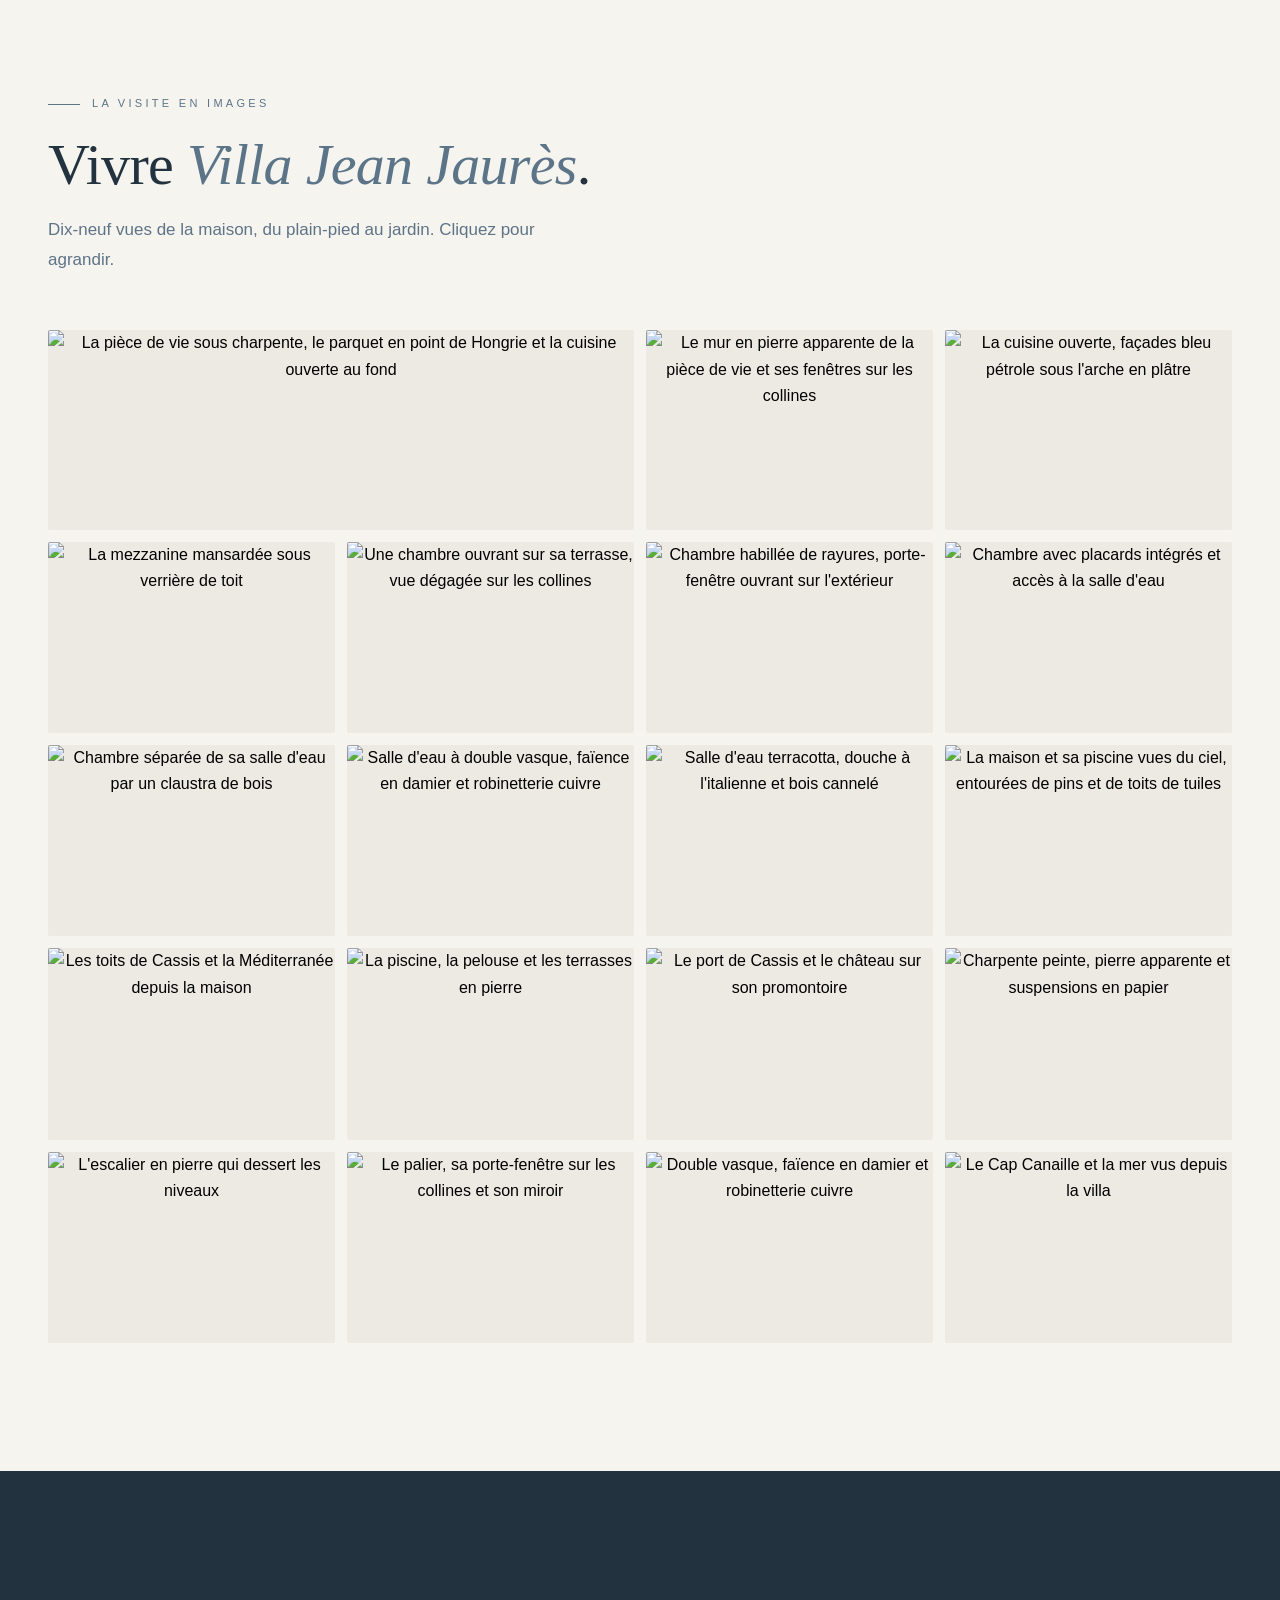
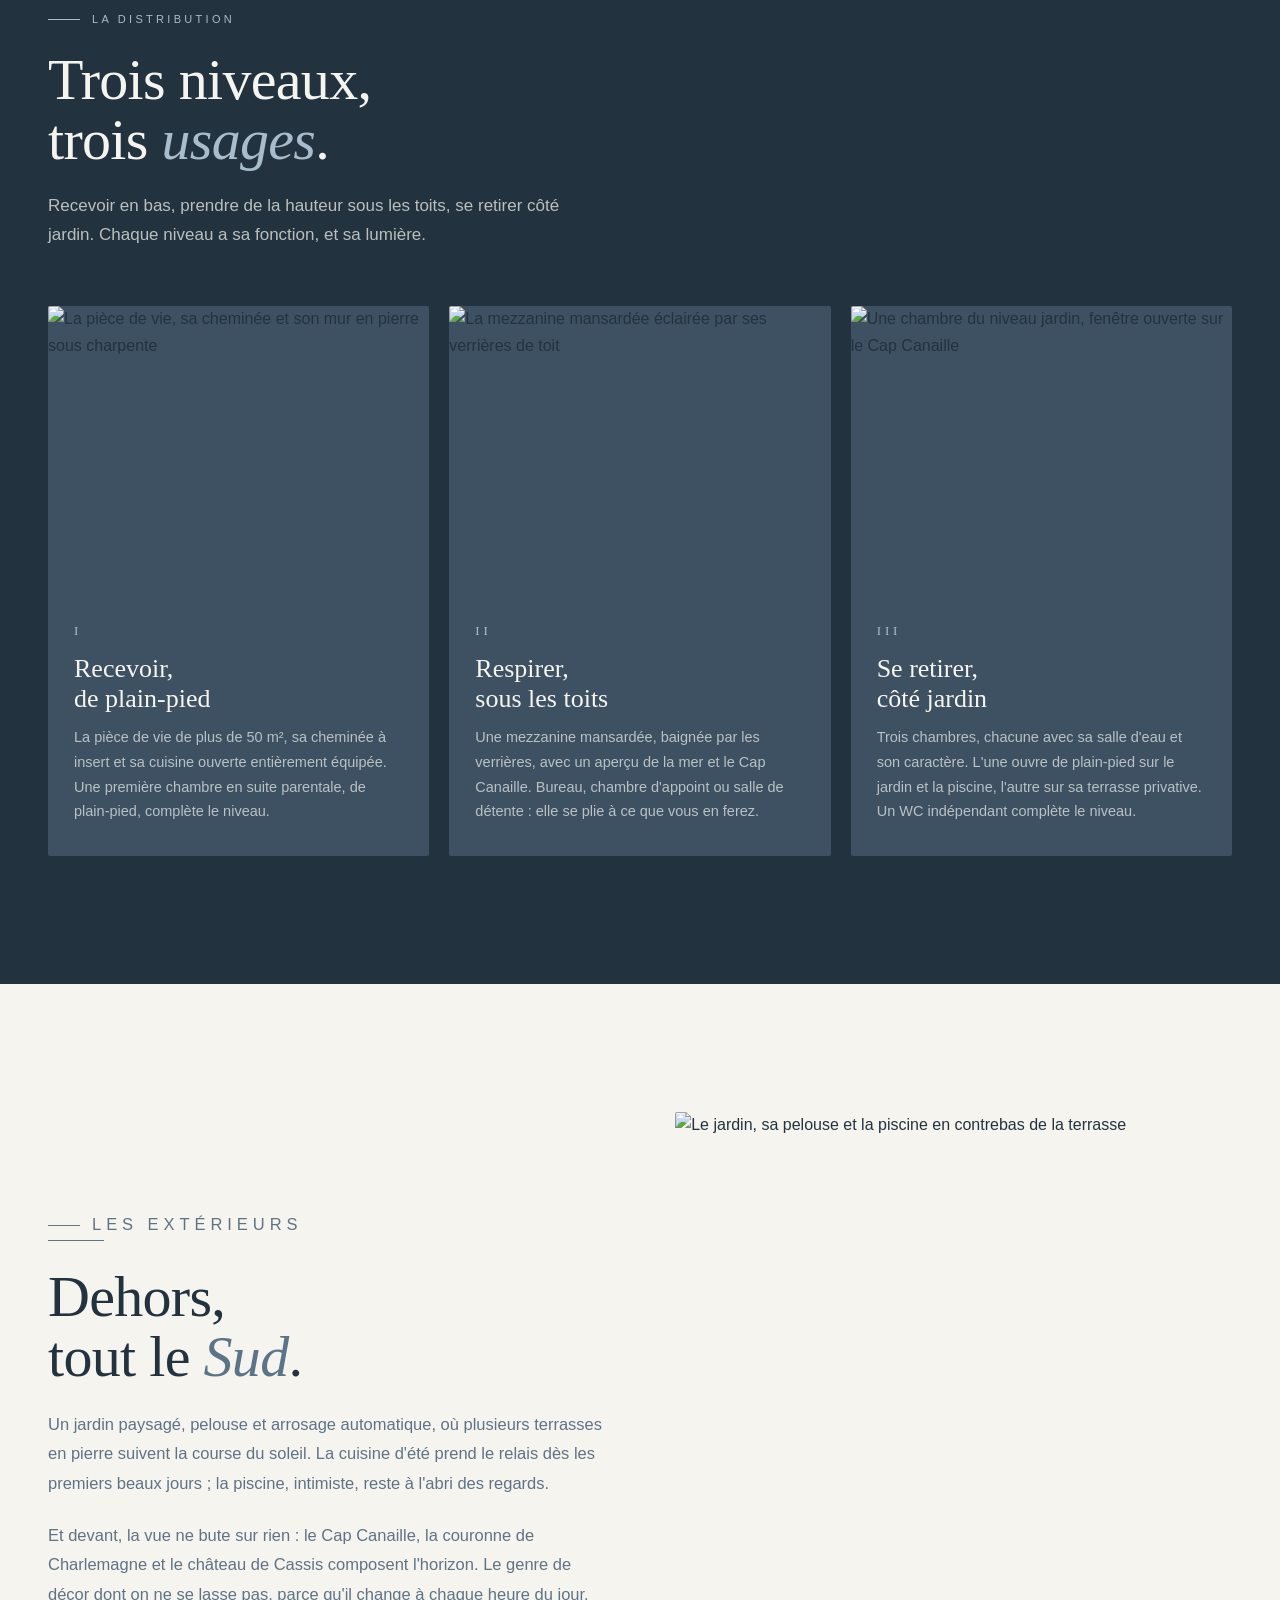
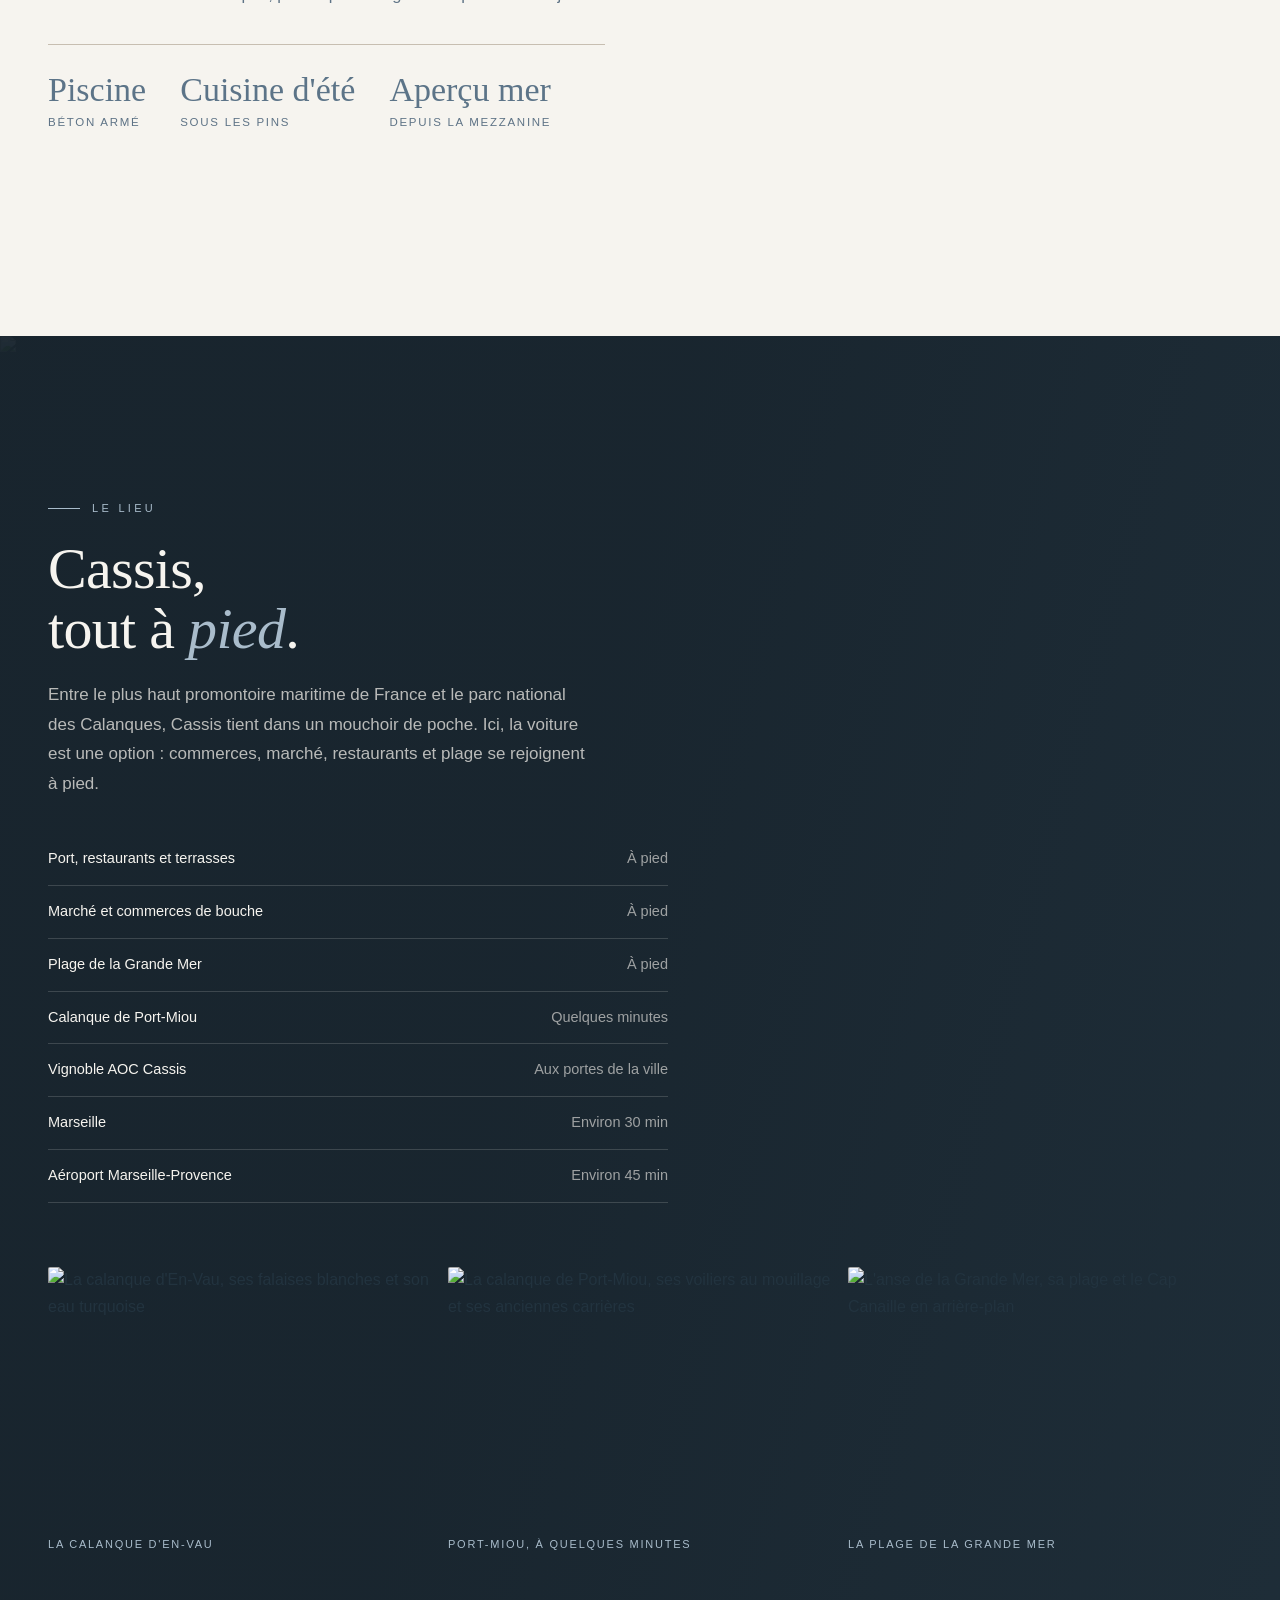
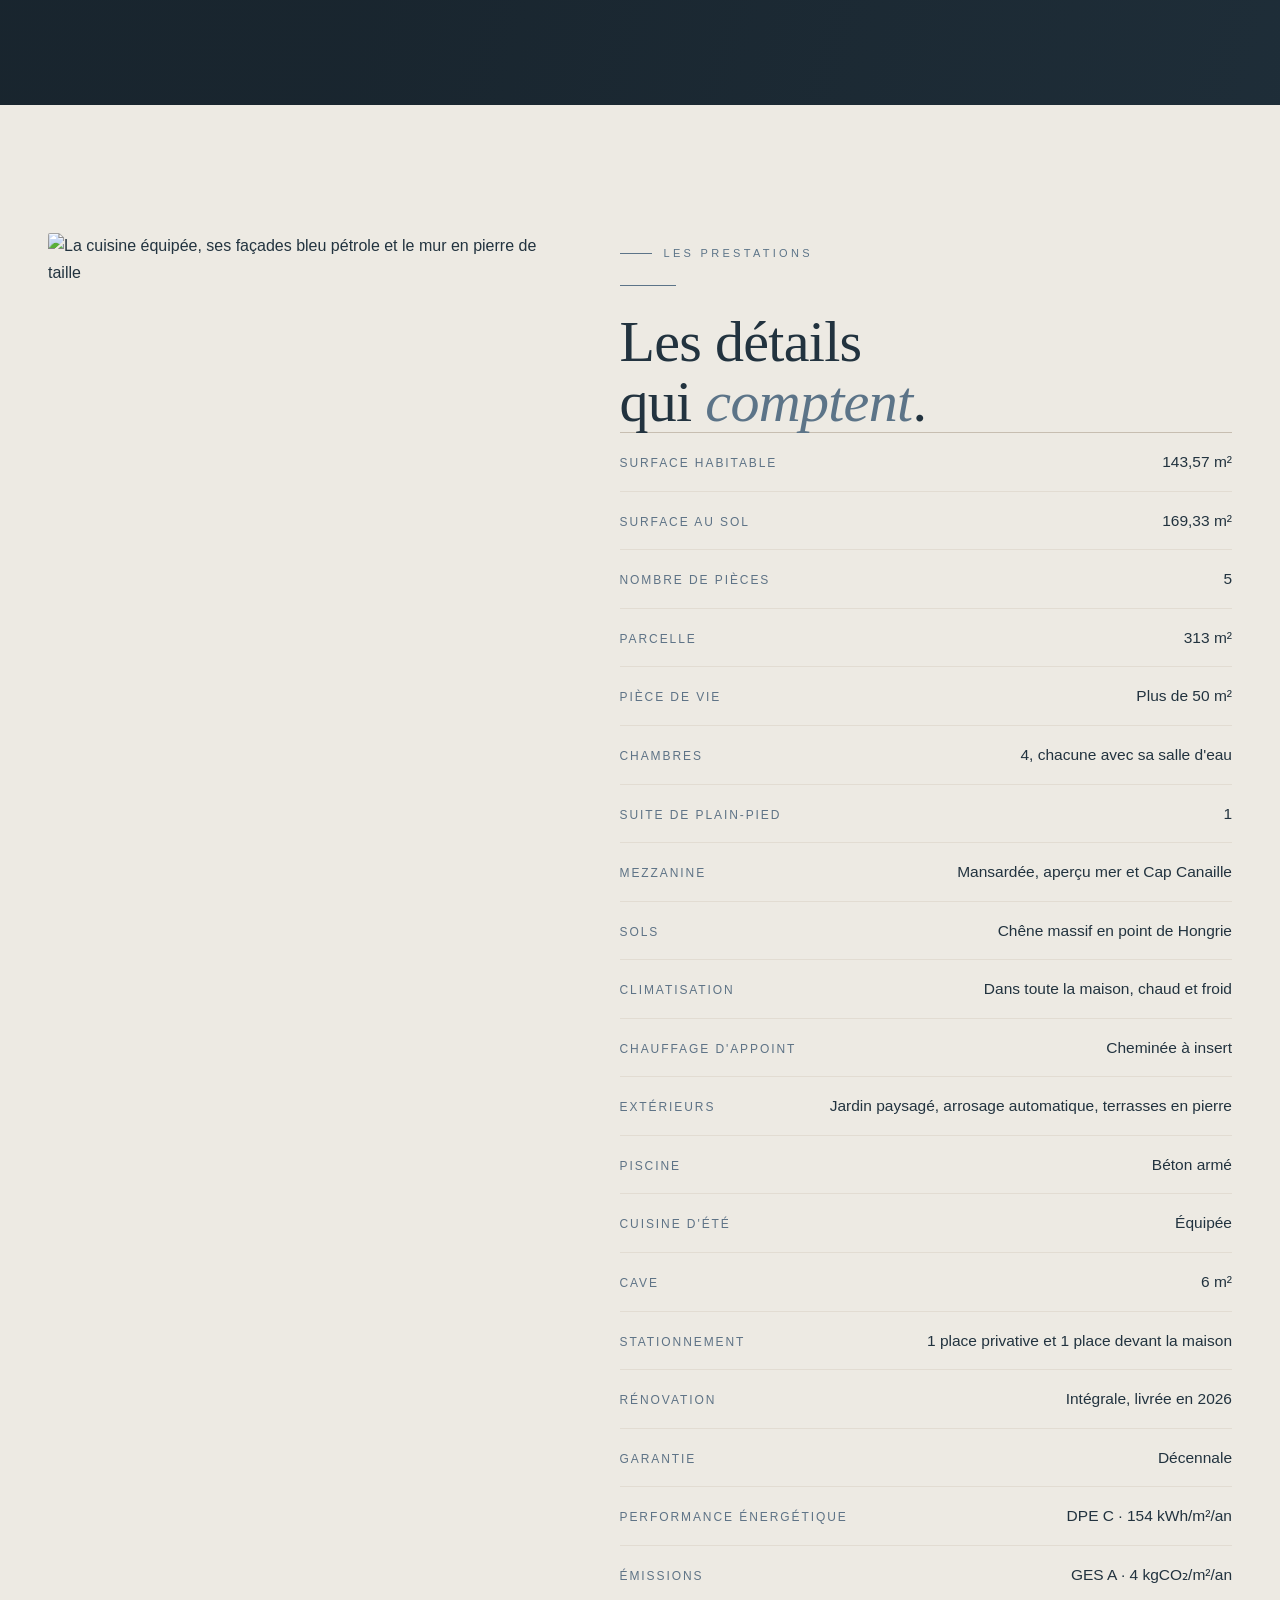
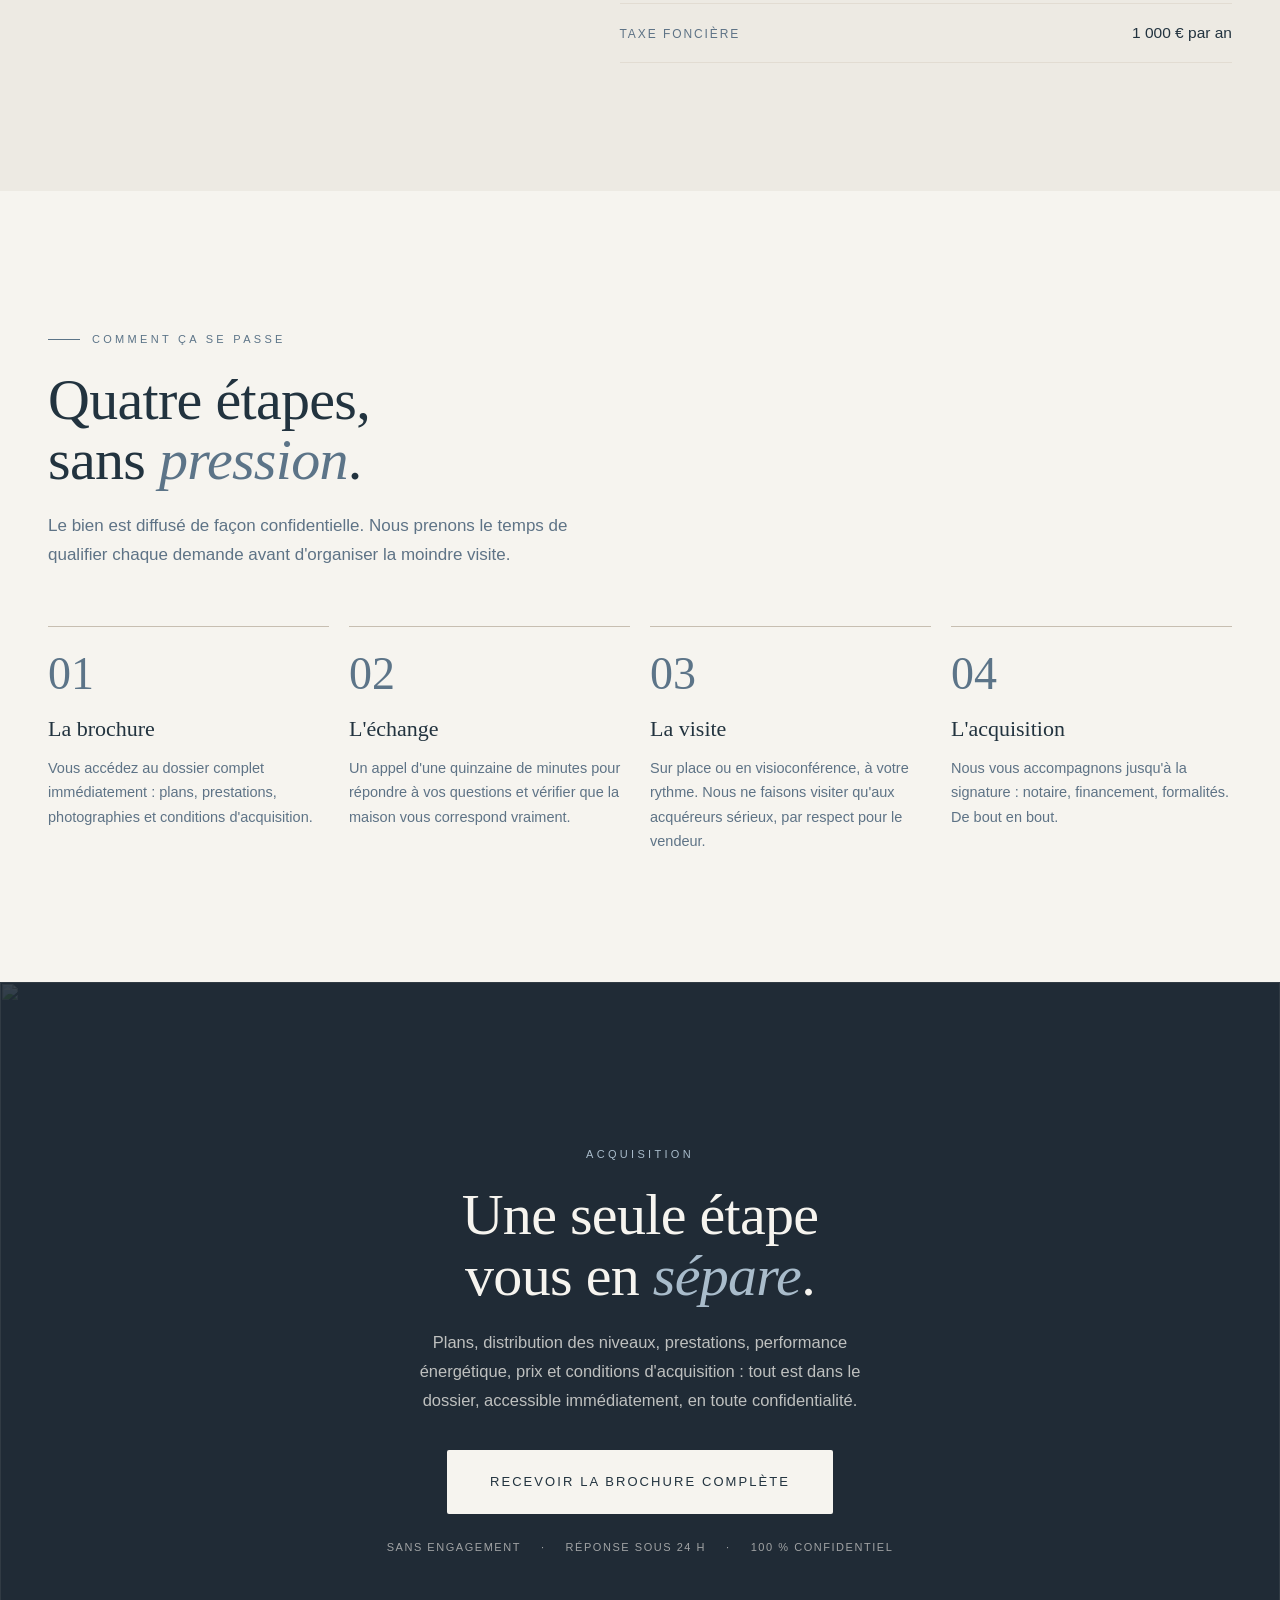
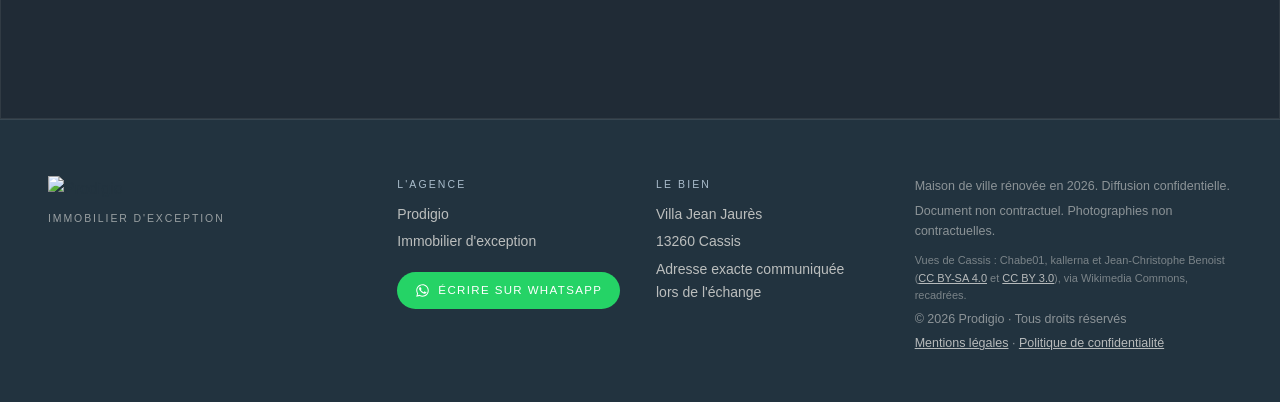
==== commit eb20307a: "Jean Jaures : surfaces reelles, dommage-ouvrage retire, apercu mer Le dommage-ouvrage n existe pas s" ====
--- a/index.html
+++ b/index.html
@@ -3,19 +3,19 @@
 <head>
 <meta charset="UTF-8" />
 <meta name="viewport" content="width=device-width, initial-scale=1.0" />
-<meta name="description" content="Maison de ville d'exception à vendre à Cassis (Bouches-du-Rhône). 160 m² entièrement rénovés en 2026, 4 chambres avec salle d'eau, piscine, cuisine d'été, vue sur le Cap Canaille. À pied du port. Brochure confidentielle sur demande." />
+<meta name="description" content="Maison de ville d'exception à vendre à Cassis (Bouches-du-Rhône). 170 m² au sol entièrement rénovés en 2026, 4 chambres avec salle d'eau, piscine, cuisine d'été, vue sur le Cap Canaille. À pied du port. Brochure confidentielle sur demande." />
 <meta name="theme-color" content="#22333F" />
 
 <meta property="og:title" content="Villa Jean Jaurès · Maison de ville d'exception à Cassis · Brochure sur demande" />
 <meta property="og:site_name" content="Prodigio · Immobilier d'exception" />
-<meta property="og:description" content="160 m² rénovés en 2026 au pied du Cap Canaille, à quelques pas du port de Cassis. Diffusion confidentielle. Dossier complet (plans, prestations, prix) accessible immédiatement." />
+<meta property="og:description" content="170 m² au sol rénovés en 2026 au pied du Cap Canaille, à quelques pas du port de Cassis. Diffusion confidentielle. Dossier complet (plans, prestations, prix) accessible immédiatement." />
 <meta property="og:image" content="assets/images/vue-aerienne-mer.jpg" />
 <meta property="og:image:alt" content="La Villa Jean Jaurès vue du ciel, les toits de Cassis et la Méditerranée en arrière-plan" />
 <meta property="og:type" content="website" />
 <meta property="og:locale" content="fr_FR" />
 <meta name="twitter:card" content="summary_large_image" />
 <meta name="twitter:title" content="Villa Jean Jaurès · Maison de ville d'exception à Cassis" />
-<meta name="twitter:description" content="160 m² rénovés en 2026, vue Cap Canaille, piscine et cuisine d'été. À pied du port de Cassis." />
+<meta name="twitter:description" content="170 m² au sol rénovés en 2026, vue Cap Canaille, piscine et cuisine d'été. À pied du port de Cassis." />
 <meta name="twitter:image" content="assets/images/vue-aerienne-mer.jpg" />
 
 <title>Villa Jean Jaurès · Maison d'exception à Cassis · À vendre</title>
@@ -38,9 +38,9 @@
   "@context": "https://schema.org",
   "@type": "SingleFamilyResidence",
   "name": "Villa Jean Jaurès",
-  "description": "Maison de ville de 160 m² entièrement rénovée en 2026, à quelques pas du port de Cassis. Quatre chambres avec salle d'eau, mezzanine avec vue mer et Cap Canaille, piscine, cuisine d'été.",
+  "description": "Maison de ville de 170 m² au sol entièrement rénovée en 2026, à quelques pas du port de Cassis. Quatre chambres avec salle d'eau, mezzanine avec aperçu mer et Cap Canaille, piscine, cuisine d'été.",
   "numberOfRooms": 4,
-  "floorSize": { "@type": "QuantitativeValue", "value": 160, "unitCode": "MTK" },
+  "floorSize": { "@type": "QuantitativeValue", "value": 170, "unitCode": "MTK" },
   "address": {
     "@type": "PostalAddress",
     "addressLocality": "Cassis",
@@ -116,18 +116,27 @@
       </h1>
 
       <p class="hero__subtitle">
-        160 m² entièrement rénovés en 2026 · 4 chambres, 4 salles d'eau ·
-        Piscine et cuisine d'été · Vue Cap Canaille · Le port à pied.
+        170 m² au sol entièrement rénovés en 2026 · 4 chambres, 4 salles d'eau ·
+        Climatisation · 2 stationnements · Piscine et cuisine d'été ·
+        Vue Cap Canaille · Le port à pied.
       </p>
 
       <ul class="hero__features">
         <li>
           <svg width="16" height="16" viewBox="0 0 24 24" fill="none" stroke="currentColor" stroke-width="2"><path d="M20 6L9 17l-5-5"/></svg>
-          Rénovation intégrale 2026 · Décennale et dommages-ouvrage
+          Rénovation intégrale 2026 · Garantie décennale
         </li>
         <li>
           <svg width="16" height="16" viewBox="0 0 24 24" fill="none" stroke="currentColor" stroke-width="2"><path d="M20 6L9 17l-5-5"/></svg>
-          Vue mer, Cap Canaille et château de Cassis
+          Aperçu mer, Cap Canaille et château de Cassis
+        </li>
+        <li>
+          <svg width="16" height="16" viewBox="0 0 24 24" fill="none" stroke="currentColor" stroke-width="2"><path d="M20 6L9 17l-5-5"/></svg>
+          Climatisation dans toute la maison
+        </li>
+        <li>
+          <svg width="16" height="16" viewBox="0 0 24 24" fill="none" stroke="currentColor" stroke-width="2"><path d="M20 6L9 17l-5-5"/></svg>
+          2 stationnements · 1 privatif et 1 devant la maison
         </li>
         <li>
           <svg width="16" height="16" viewBox="0 0 24 24" fill="none" stroke="currentColor" stroke-width="2"><path d="M20 6L9 17l-5-5"/></svg>
@@ -225,7 +234,7 @@
       <p class="section-lede">
         Le charme de l'ancien, ses poutres apparentes, son chêne en point de Hongrie
         et sa belle hauteur sous plafond, servi par une rénovation intégrale menée en 2026,
-        garantie décennale et dommages-ouvrage à l'appui.
+        garantie décennale à l'appui.
       </p>
     </div>
 
@@ -237,13 +246,13 @@
 
       <div class="tile" style="--tile-c:#5C7488">
         <div class="tile__icon"><svg viewBox="0 0 24 24" fill="none" stroke="currentColor" stroke-width="1.3" stroke-linecap="round" stroke-linejoin="round" aria-hidden="true"><rect x="3" y="3" width="18" height="18" rx="1"/><path d="M3 9h18M9 3v18"/></svg></div>
-        <div class="tile__key"><span class="tile__num" data-vers="160">160</span> <span>m²</span></div>
-        <div class="tile__label">Habitables</div>
+        <div class="tile__key"><span class="tile__num" data-vers="170">170</span> <span>m²</span></div>
+        <div class="tile__label">Au sol</div>
       </div>
 
       <div class="tile" style="--tile-c:#6F7551">
         <div class="tile__icon"><svg viewBox="0 0 24 24" fill="none" stroke="currentColor" stroke-width="1.3" stroke-linecap="round" stroke-linejoin="round" aria-hidden="true"><path d="M12 2l9 6v13H3V8z"/><path d="M9 21v-7h6v7"/></svg></div>
-        <div class="tile__key"><span class="tile__num" data-vers="400">400</span> <span>m²</span></div>
+        <div class="tile__key"><span class="tile__num" data-vers="313">313</span> <span>m²</span></div>
         <div class="tile__label">De parcelle</div>
       </div>
 
@@ -271,7 +280,7 @@
 
       <div class="tile" style="--tile-c:#3E8E96">
         <div class="tile__icon"><svg viewBox="0 0 24 24" fill="none" stroke="currentColor" stroke-width="1.3" stroke-linecap="round" stroke-linejoin="round" aria-hidden="true"><path d="M3 20c1.5 0 1.5-1.2 3-1.2s1.5 1.2 3 1.2 1.5-1.2 3-1.2 1.5 1.2 3 1.2 1.5-1.2 3-1.2 1.5 1.2 3 1.2"/><path d="M2 14l10-9 10 9"/></svg></div>
-        <div class="tile__key">Vue mer</div>
+        <div class="tile__key">Aperçu mer</div>
         <div class="tile__label">Depuis la mezzanine</div>
       </div>
 
@@ -318,9 +327,8 @@
       </p>
       <p>
         Derrière les murs anciens, tout est neuf : réseaux, isolation, menuiseries,
-        climatisation. Une rénovation intégrale menée en 2026 et couverte par la
-        garantie décennale comme par l'assurance dommages-ouvrage. Le charme, sans
-        les travaux.
+        climatisation gainable. Une rénovation intégrale menée en 2026, couverte par
+        la garantie décennale. Le charme, sans les travaux.
       </p>
       <div class="story__stats">
         <div>
@@ -364,7 +372,7 @@
       </button>
       <button class="gallery__item" type="button">
         <img src="assets/images/mezzanine.jpg" loading="lazy" alt="La mezzanine mansardée sous verrière de toit" />
-        <span class="gallery__cap">La mezzanine, vue mer</span>
+        <span class="gallery__cap">La mezzanine, aperçu mer</span>
       </button>
       <button class="gallery__item" type="button">
         <img src="assets/images/suite-terrasse-vue.jpg" loading="lazy" alt="Une chambre ouvrant sur sa terrasse, vue dégagée sur les collines" />
@@ -462,7 +470,7 @@
           <div class="level__n">II</div>
           <h3 class="level__t">Respirer,<br />sous les toits</h3>
           <p class="level__p">
-            Une mezzanine mansardée, baignée par les verrières, avec vue sur la mer et le
+            Une mezzanine mansardée, baignée par les verrières, avec un aperçu de la mer et le
             Cap Canaille. Bureau, chambre d'appoint ou salle de détente : elle se plie
             à ce que vous en ferez.
           </p>
@@ -517,7 +525,7 @@
           <div class="story__stat-l">Sous les pins</div>
         </div>
         <div>
-          <div class="story__stat-k">Vue mer</div>
+          <div class="story__stat-k">Aperçu mer</div>
           <div class="story__stat-l">Depuis la mezzanine</div>
         </div>
       </div>
@@ -583,22 +591,24 @@
       <div class="rule"></div>
       <h2 class="section-title">Les détails<br />qui <em>comptent</em>.</h2>
       <ul class="specs__list">
-        <li><span class="specs__k">Surface habitable</span><span class="specs__v">160 m²</span></li>
+        <li><span class="specs__k">Surface habitable</span><span class="specs__v">143,57 m²</span></li>
+        <li><span class="specs__k">Surface au sol</span><span class="specs__v">169,33 m²</span></li>
         <li><span class="specs__k">Nombre de pièces</span><span class="specs__v">5</span></li>
-        <li><span class="specs__k">Parcelle</span><span class="specs__v">400 m²</span></li>
+        <li><span class="specs__k">Parcelle</span><span class="specs__v">313 m²</span></li>
         <li><span class="specs__k">Pièce de vie</span><span class="specs__v">Plus de 50 m²</span></li>
         <li><span class="specs__k">Chambres</span><span class="specs__v">4, chacune avec sa salle d'eau</span></li>
         <li><span class="specs__k">Suite de plain-pied</span><span class="specs__v">1</span></li>
-        <li><span class="specs__k">Mezzanine</span><span class="specs__v">Mansardée, vue mer et Cap Canaille</span></li>
+        <li><span class="specs__k">Mezzanine</span><span class="specs__v">Mansardée, aperçu mer et Cap Canaille</span></li>
         <li><span class="specs__k">Sols</span><span class="specs__v">Chêne massif en point de Hongrie</span></li>
-        <li><span class="specs__k">Chauffage</span><span class="specs__v">Cheminée à insert et climatisation</span></li>
+        <li><span class="specs__k">Climatisation</span><span class="specs__v">Dans toute la maison, chaud et froid</span></li>
+        <li><span class="specs__k">Chauffage d'appoint</span><span class="specs__v">Cheminée à insert</span></li>
         <li><span class="specs__k">Extérieurs</span><span class="specs__v">Jardin paysagé, arrosage automatique, terrasses en pierre</span></li>
         <li><span class="specs__k">Piscine</span><span class="specs__v">Béton armé</span></li>
         <li><span class="specs__k">Cuisine d'été</span><span class="specs__v">Équipée</span></li>
         <li><span class="specs__k">Cave</span><span class="specs__v">6 m²</span></li>
-        <li><span class="specs__k">Stationnement</span><span class="specs__v">1 place privative</span></li>
+        <li><span class="specs__k">Stationnement</span><span class="specs__v">1 place privative et 1 place devant la maison</span></li>
         <li><span class="specs__k">Rénovation</span><span class="specs__v">Intégrale, livrée en 2026</span></li>
-        <li><span class="specs__k">Garanties</span><span class="specs__v">Décennale et dommages-ouvrage</span></li>
+        <li><span class="specs__k">Garantie</span><span class="specs__v">Décennale</span></li>
         <li><span class="specs__k">Performance énergétique</span><span class="specs__v">DPE C · 154 kWh/m²/an</span></li>
         <li><span class="specs__k">Émissions</span><span class="specs__v">GES A · 4 kgCO₂/m²/an</span></li>
         <li><span class="specs__k">Taxe foncière</span><span class="specs__v">1 000 € par an</span></li>
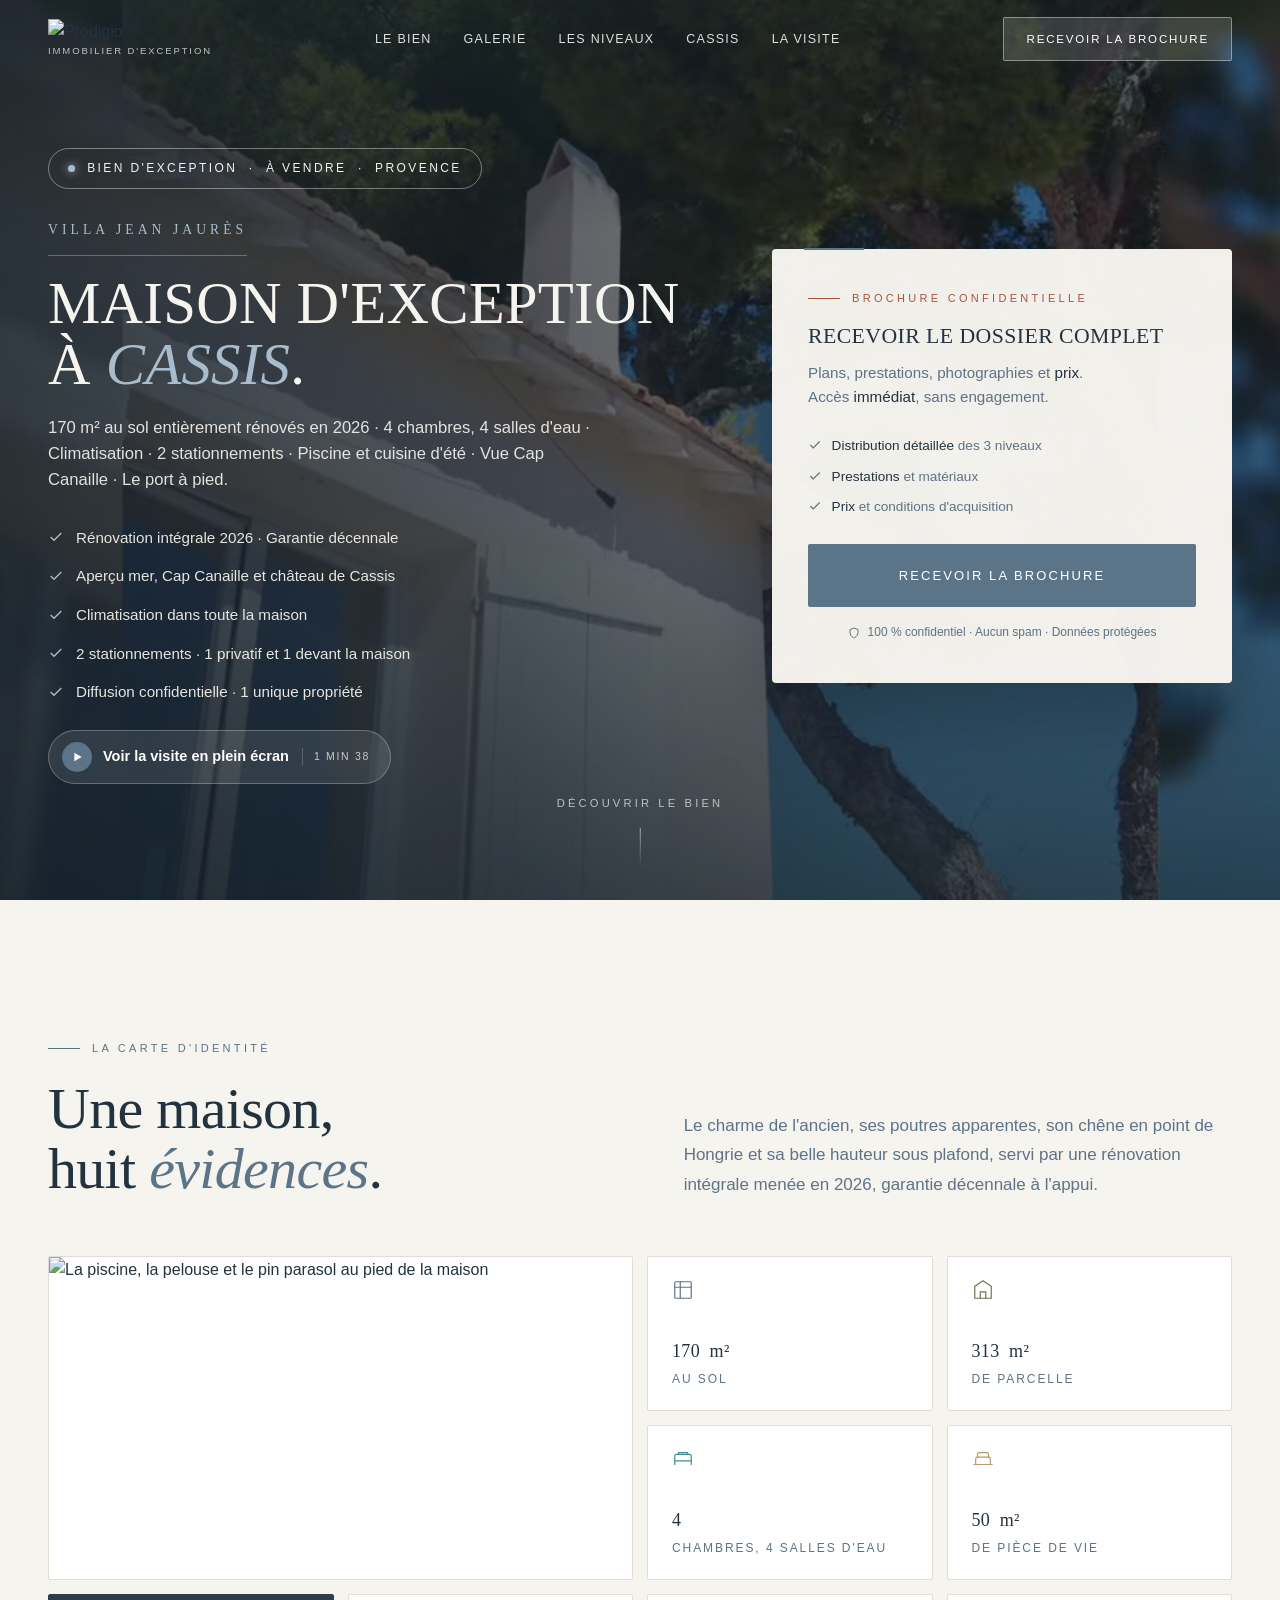
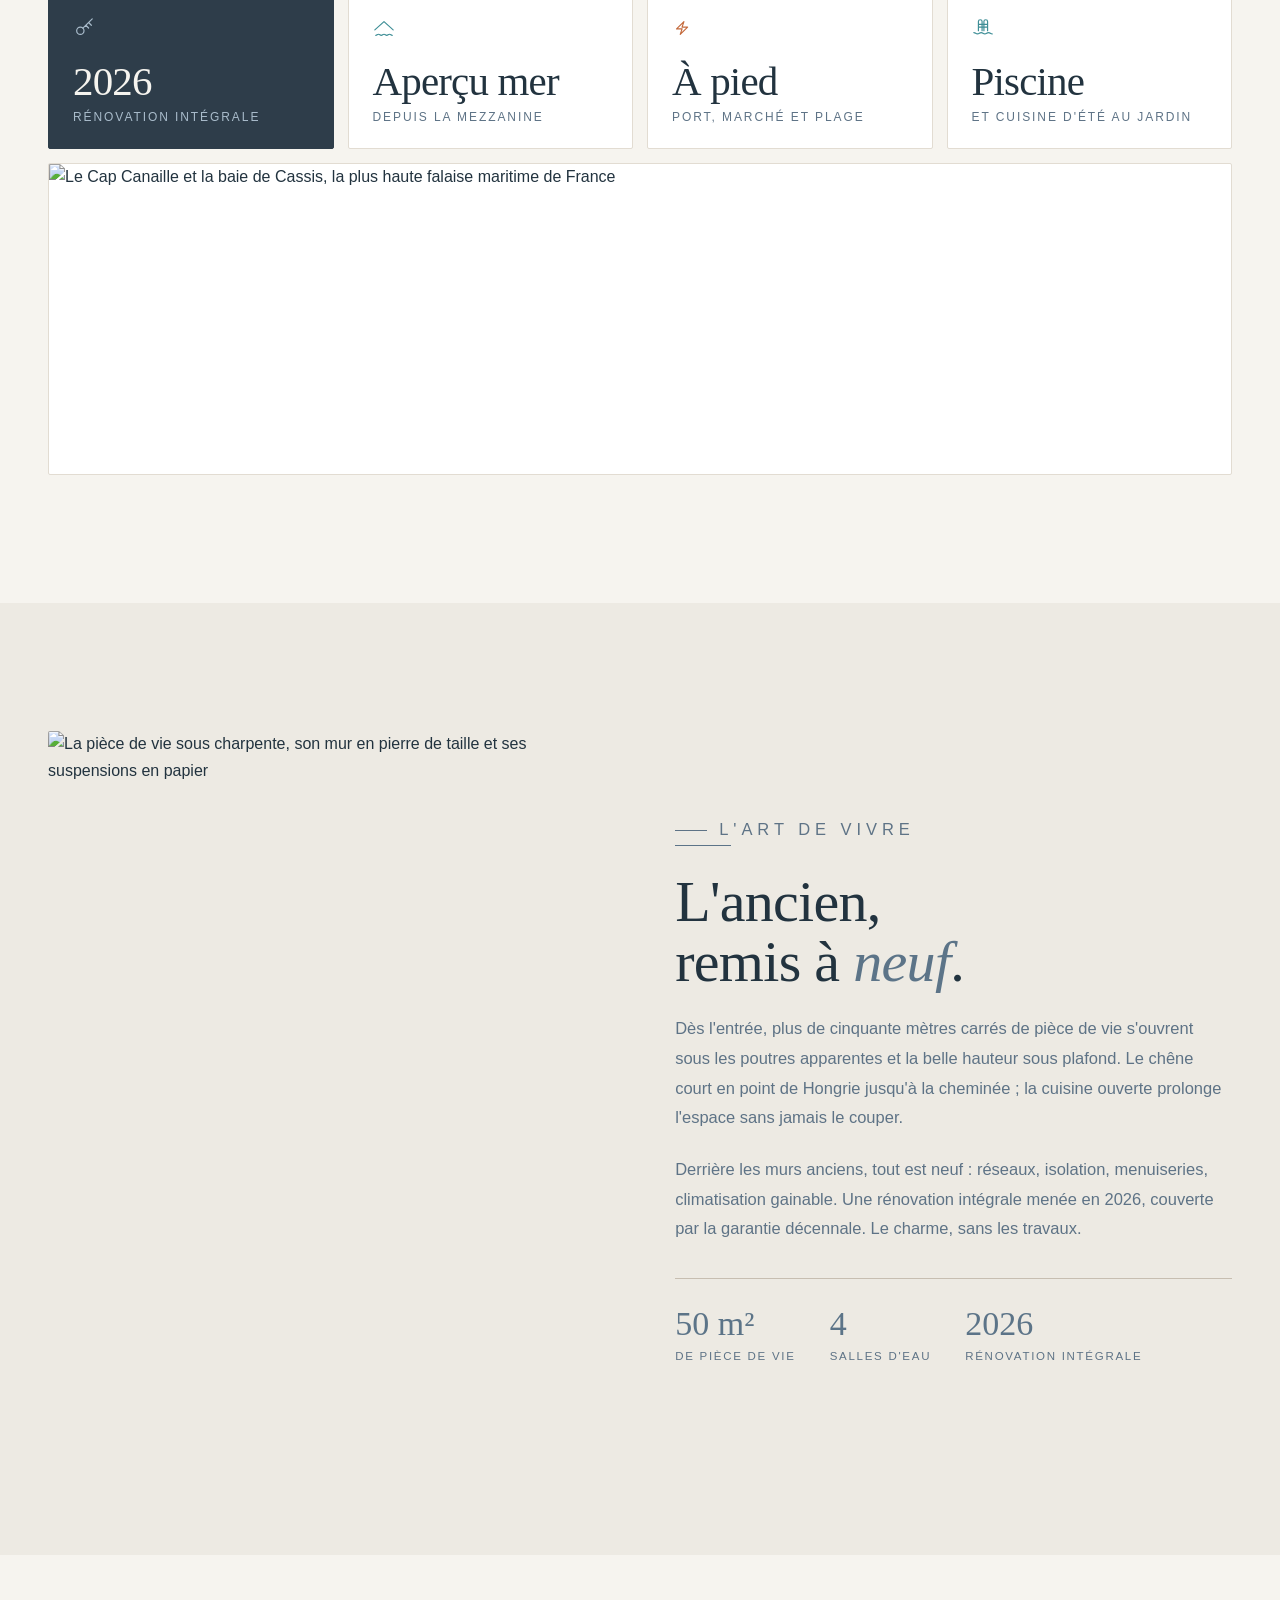
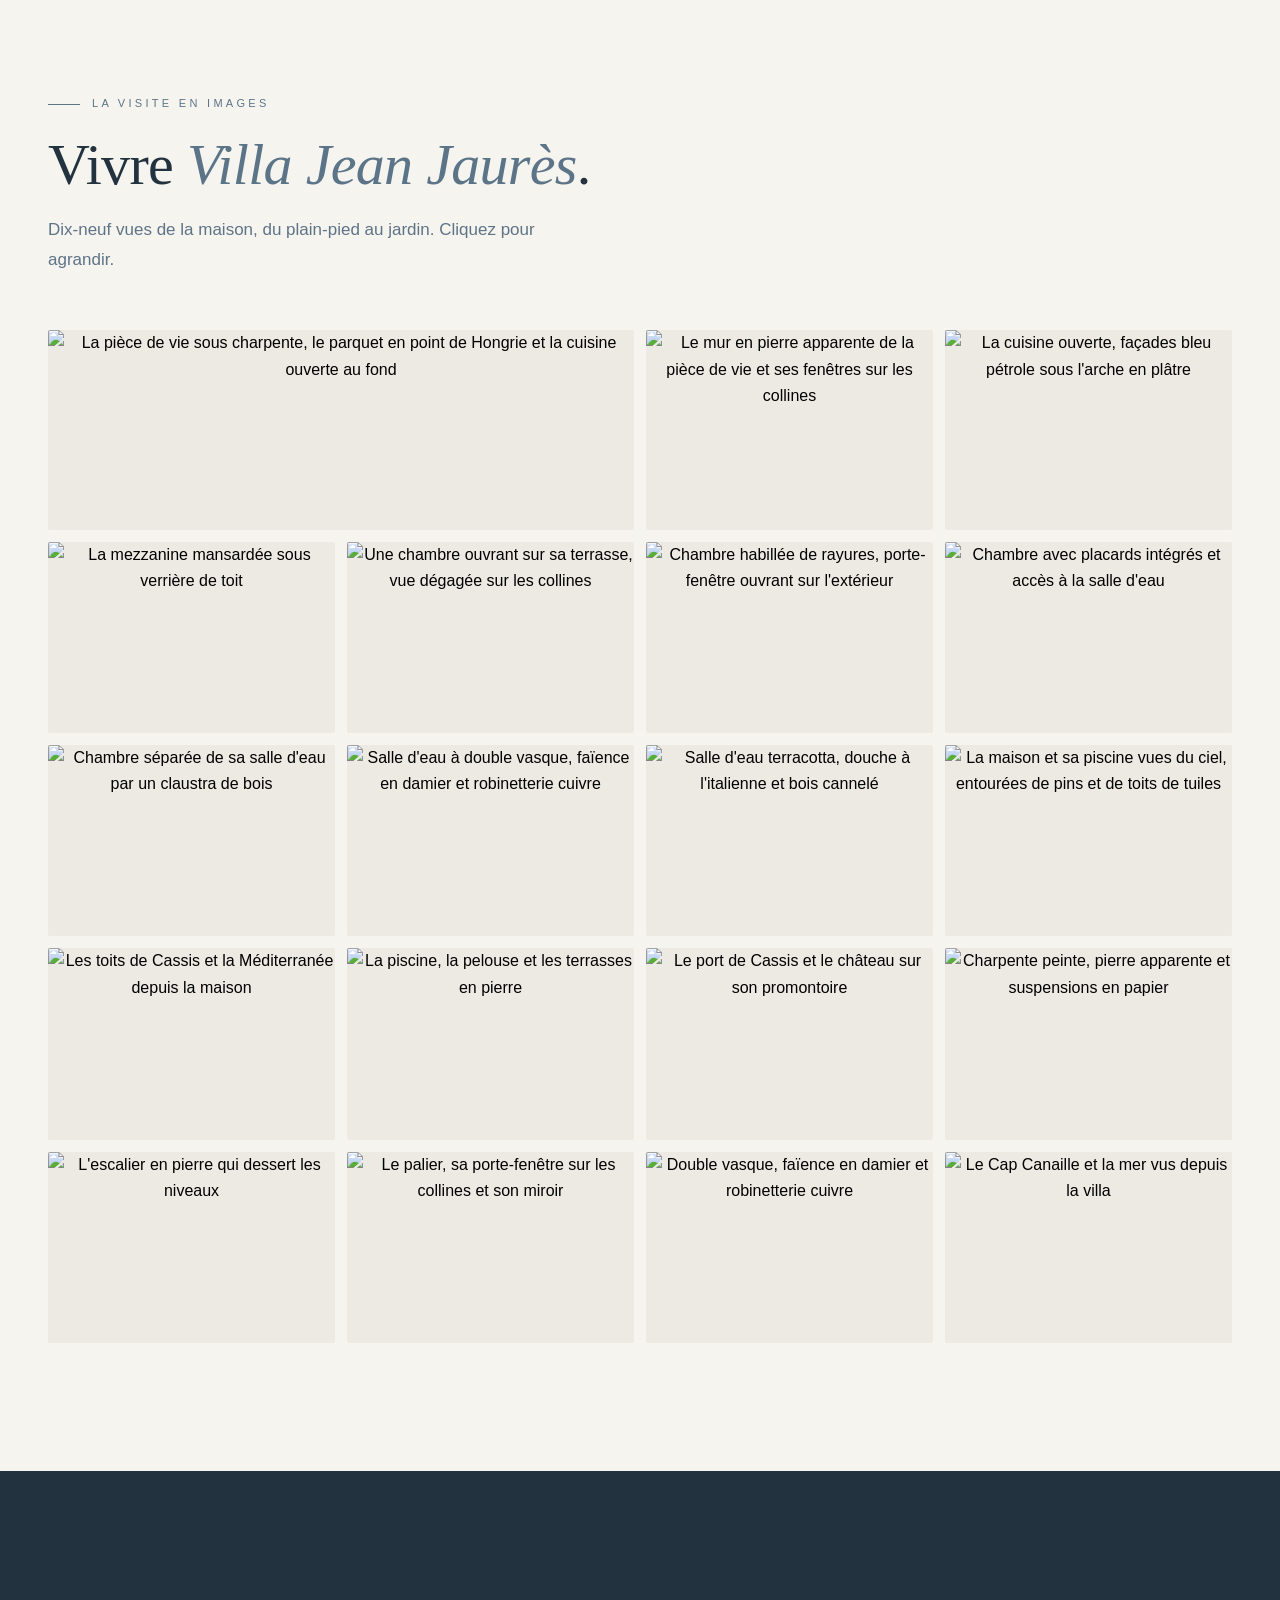
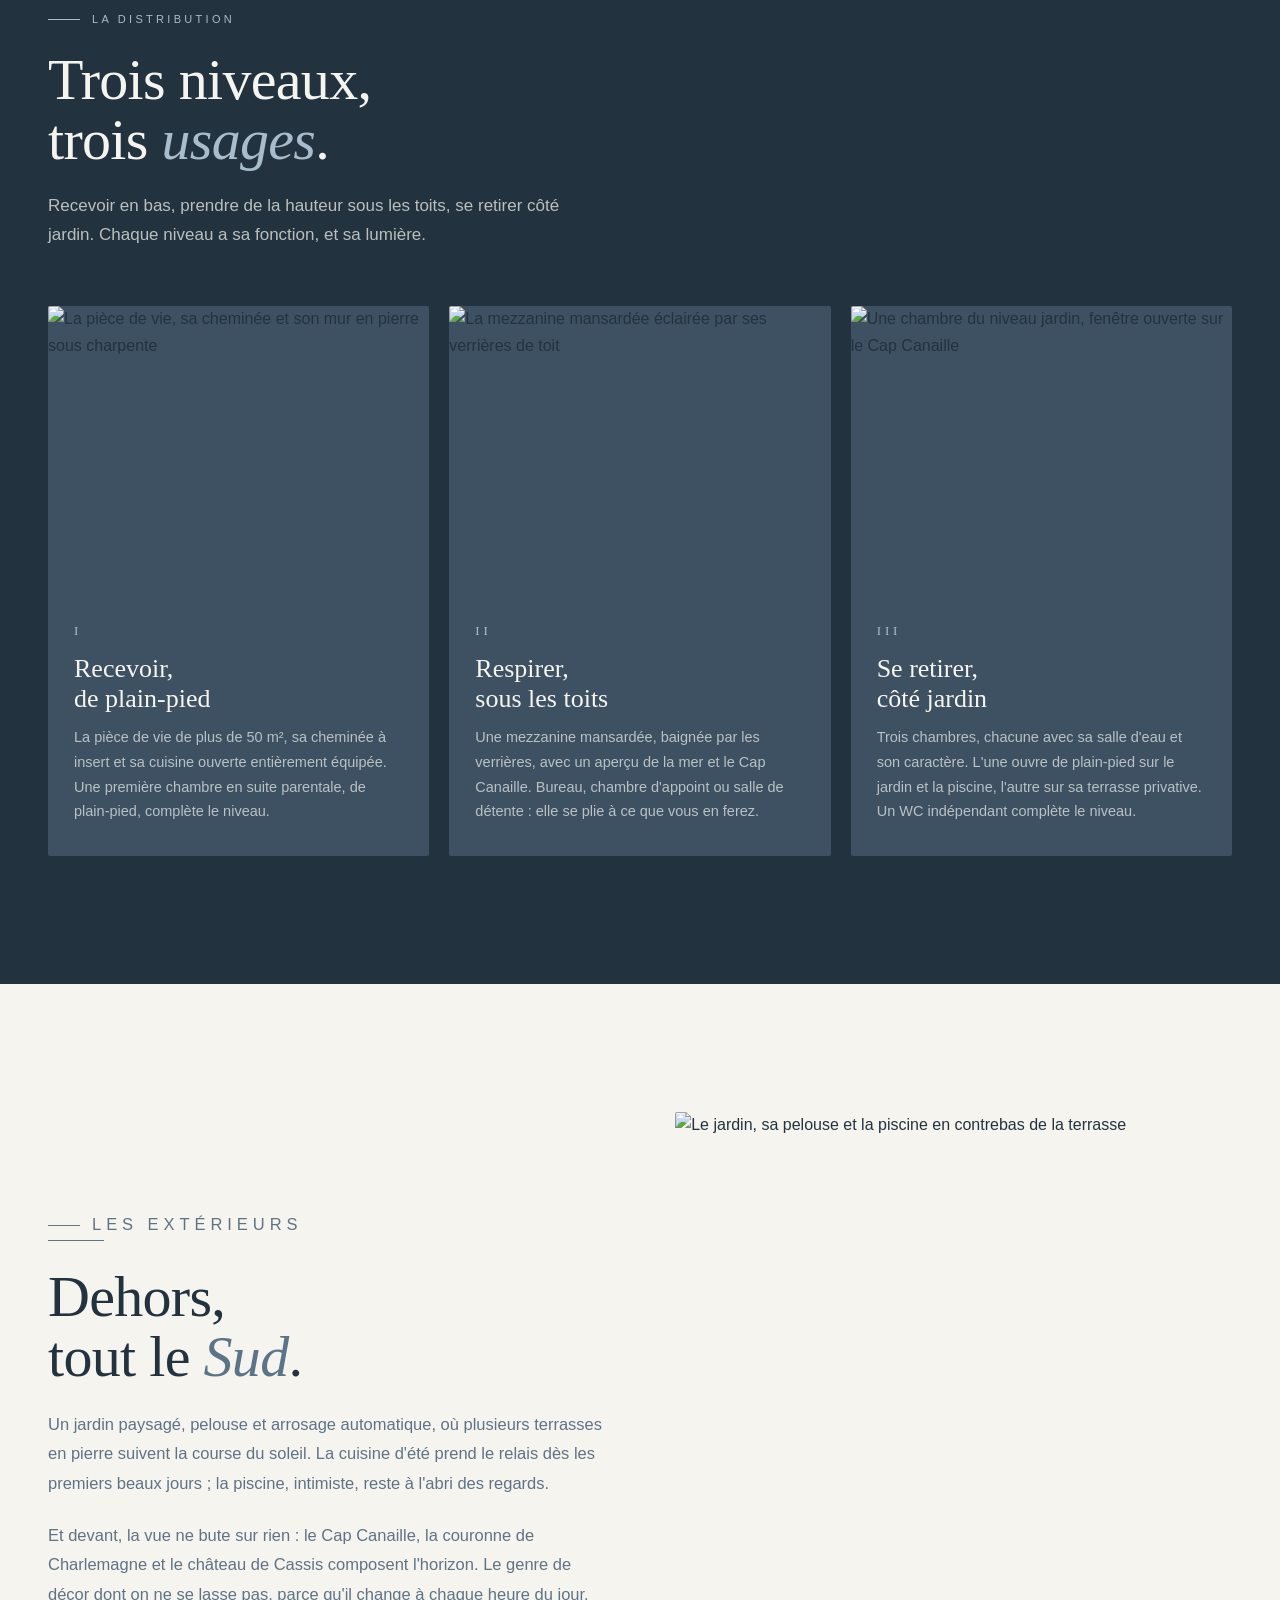
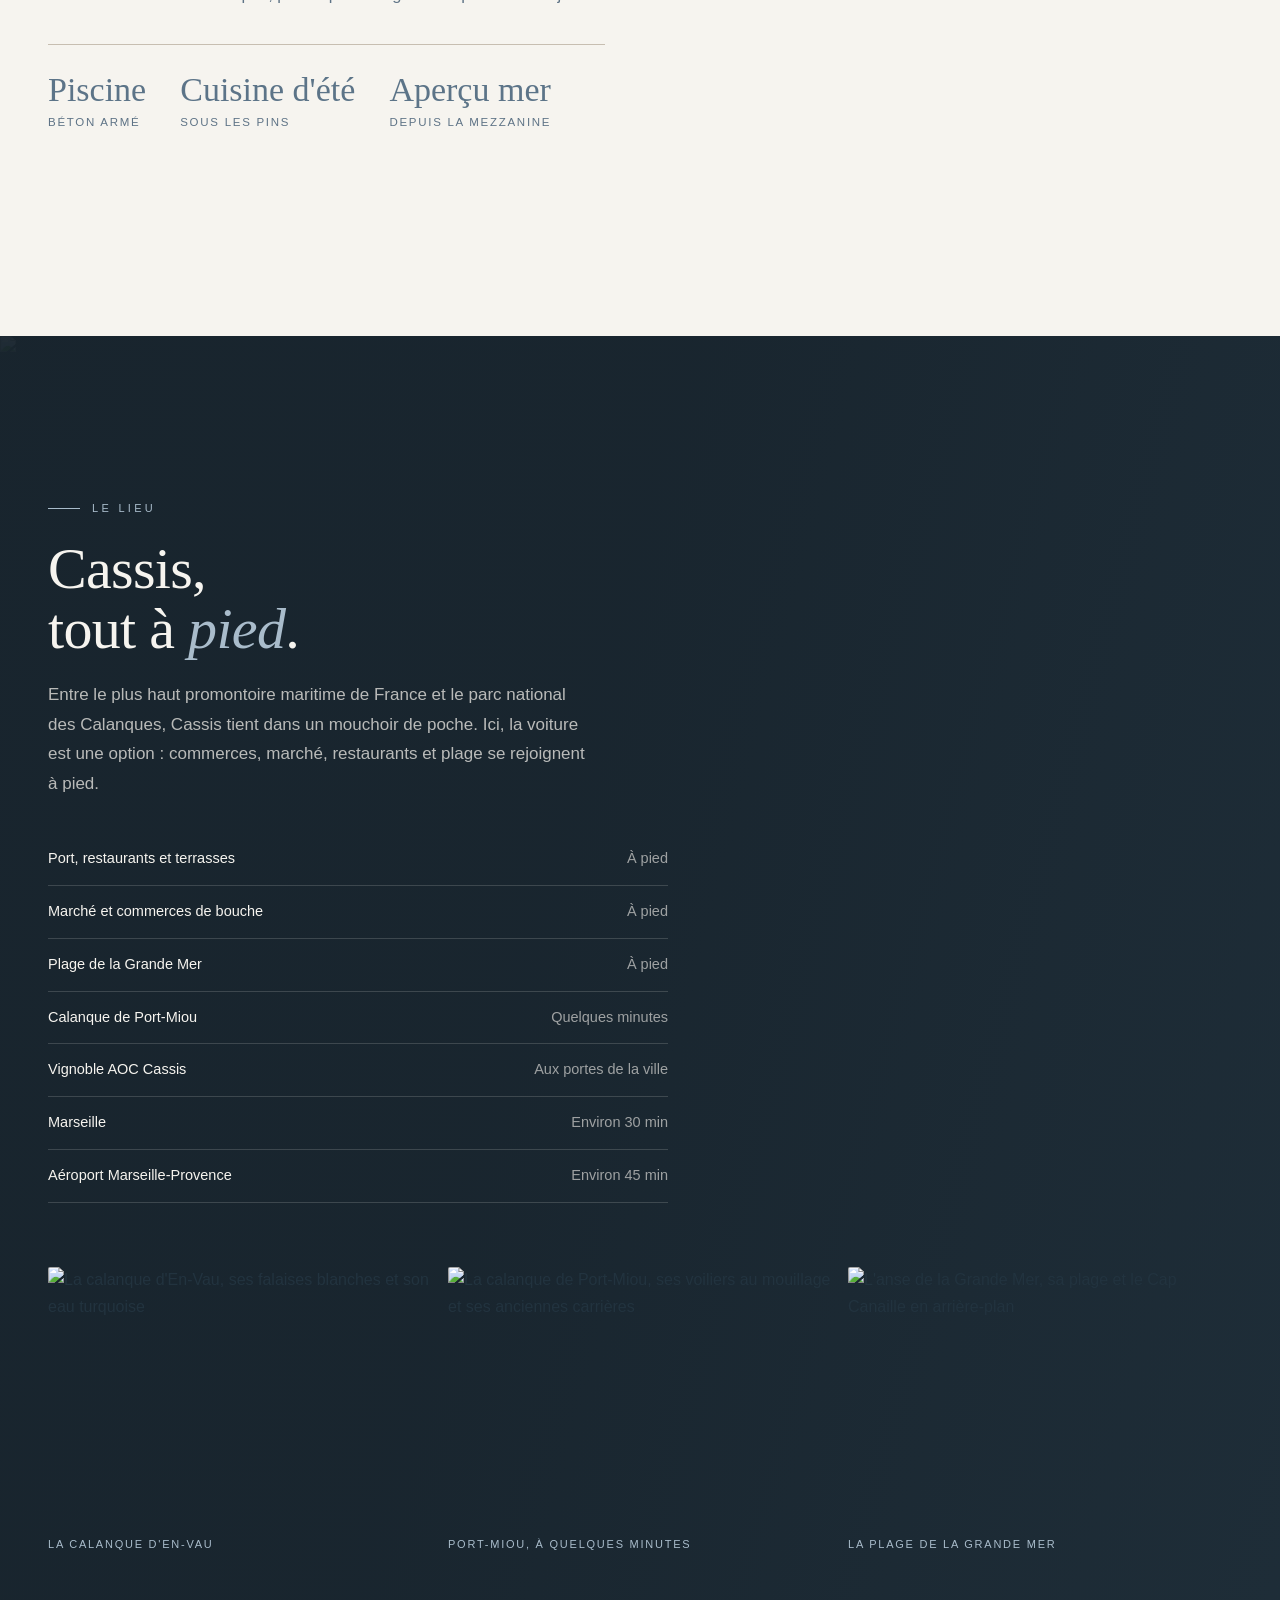
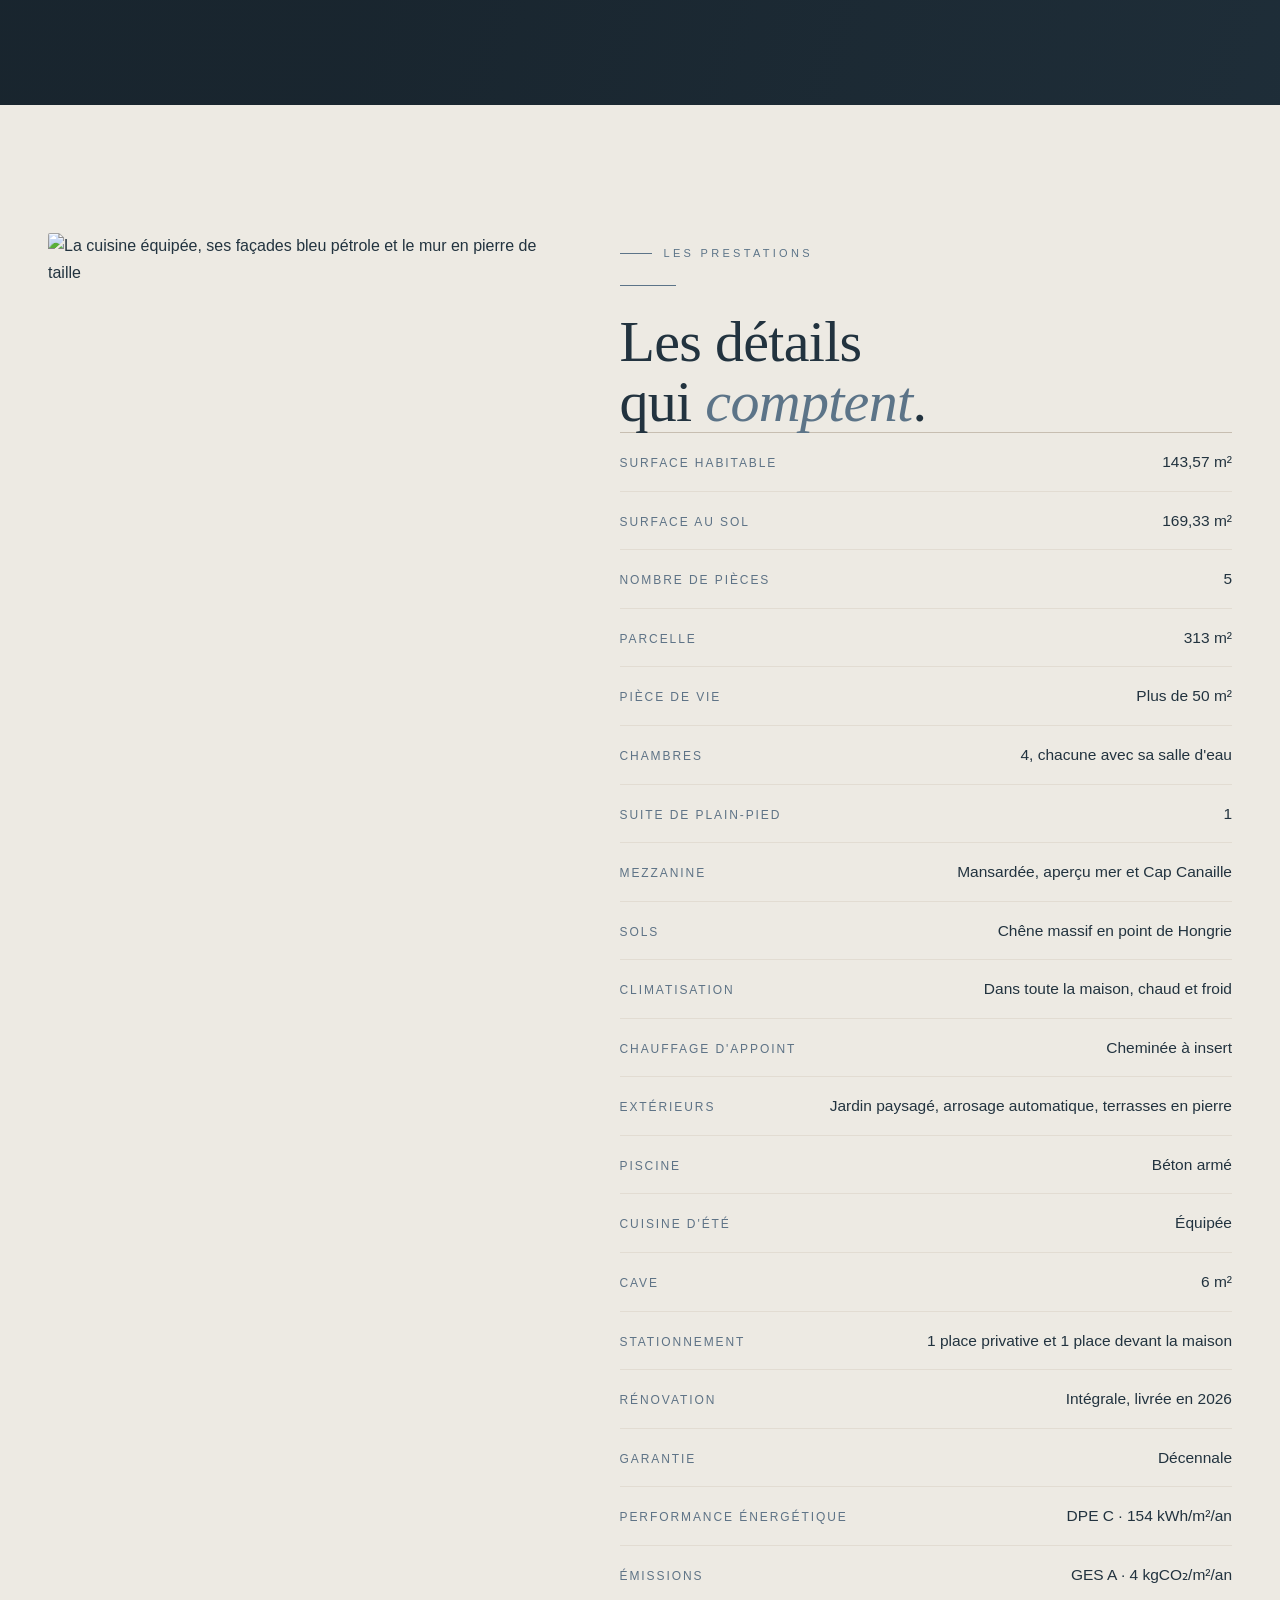
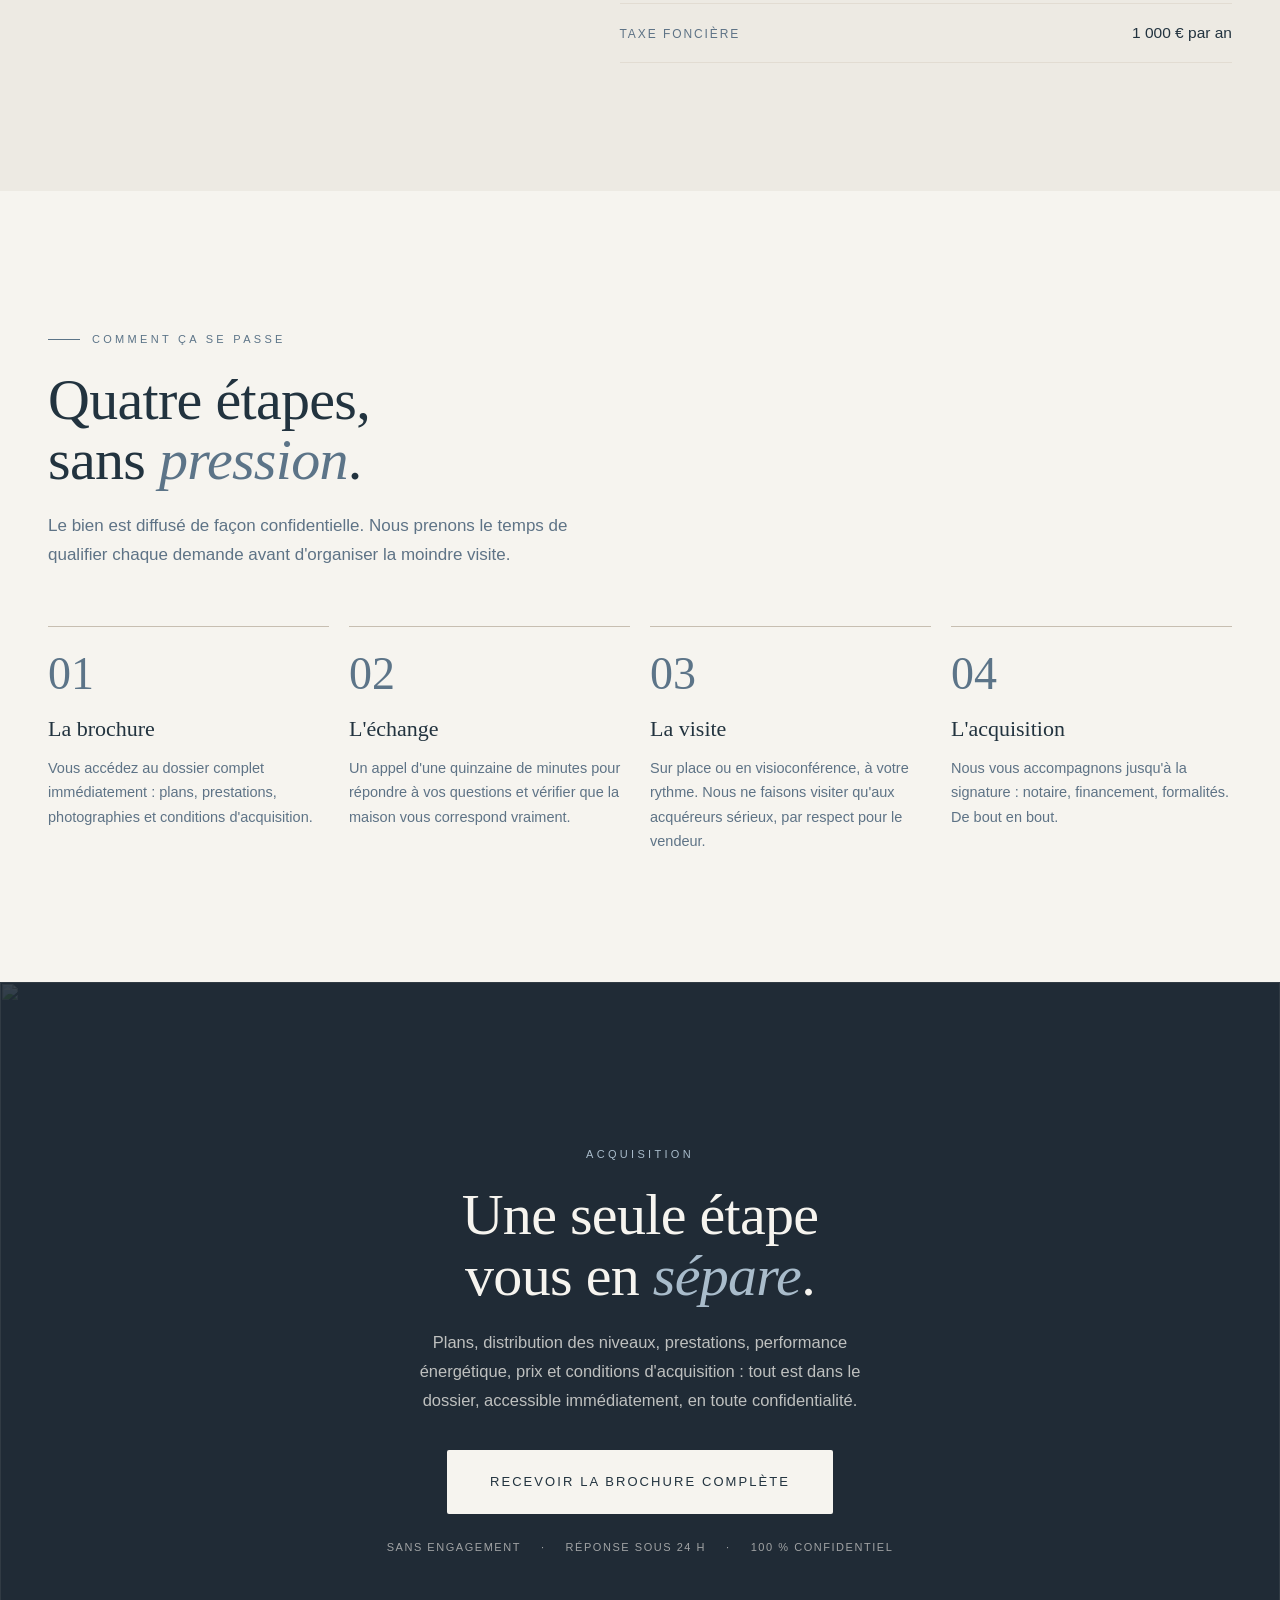
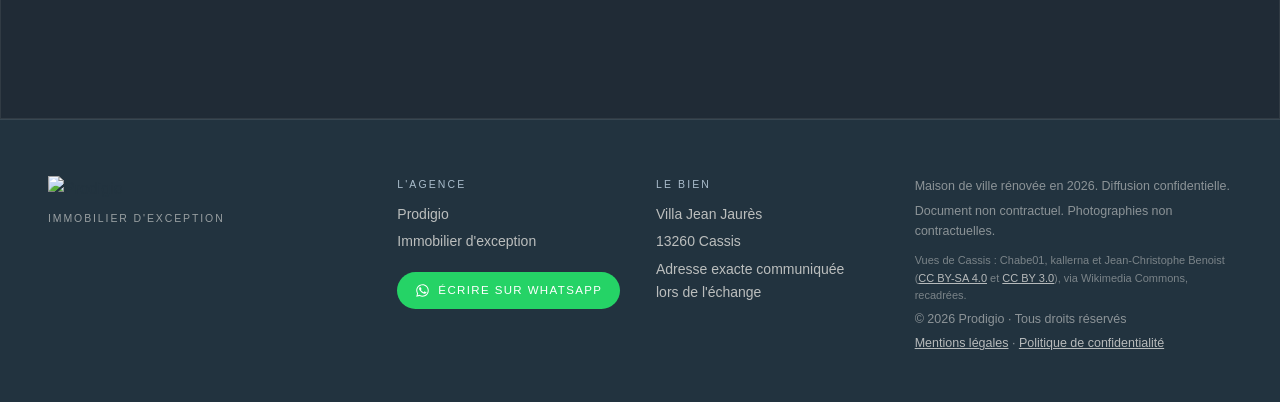
==== commit 17d9c049: "La visite video : lecture automatique, et plein ecran en un contact TROIS DEFAUTS, MESURES SUR LES F" ====
--- a/index.html
+++ b/index.html
@@ -144,6 +144,27 @@
         </li>
       </ul>
 
+      <!-- SUR GRAND ÉCRAN, LA VISITE N'ÉTAIT ATTEIGNABLE PAR AUCUN BOUTON.
+           Le lecteur ci-dessous est réservé aux écrans étroits ; au-dessus de
+           1200 px, c'est la vidéo de couverture qui joue — décorative, muette,
+           sans commande et sans son. On ne pouvait donc pas regarder la visite
+           depuis un ordinateur. Cette pilule ouvre le même lecteur, en grand
+           et avec le son. -->
+      <!-- UN LIEN, ET NON UN BOUTON, VERS LE FICHIER LUI-MÊME.
+           Le script l'intercepte et ouvre la couche. S'il ne s'exécute pas, le
+           lien reste un lien : le navigateur ouvre la vidéo dans son propre
+           lecteur, en grand et avec le son. Un bouton, lui, n'aurait rien
+           fait du tout. -->
+      <a class="hero__visite js-visite" href="assets/video/teaser-jean-jaures-480.mp4">
+        <span class="hero__visite__rond" aria-hidden="true">
+          <svg width="16" height="16" viewBox="0 0 24 24" fill="currentColor" aria-hidden="true">
+            <path d="M8 5.5v13l11-6.5z"/>
+          </svg>
+        </span>
+        Voir la visite en plein écran
+        <span class="hero__visite__duree">1 min 38</span>
+      </a>
+
       <!-- Visite vidéo, dans le flux sous le texte et au-dessus de la carte
            de capture. Réservée aux écrans où la carte passe sous le texte :
            au-dessus, la vidéo de couverture joue déjà en fond.
@@ -151,8 +172,18 @@
            et le plein écran. Le <video> est en pointer-events: none pour que
            le tap n'ouvre pas les contrôles natifs d'iOS par-dessus. -->
       <figure class="hero__shot">
-        <video autoplay muted loop playsinline webkit-playsinline="true"
-               preload="metadata" poster="assets/images/piscine-jardin.jpg"
+        <!-- NI `autoplay` NI `preload` ICI, ET C'EST VOLONTAIRE.
+             Avec eux, le navigateur téléchargeait et décodait ce teaser même
+             au-dessus de 1200 px, où la vignette est en display:none et où
+             c'est la vidéo de couverture qui joue : 3,7 Mo et un second
+             décodage à 30 images par seconde, pour une image que personne ne
+             voyait. Mesuré : 10,2 Mo de vidéo sur un écran de bureau au lieu
+             de 6,5. C'est le script qui lance la lecture, et seulement là où
+             la vignette est visible. L'affiche reste, et la surface entière
+             ouvre la visite : sans JavaScript, on perd la lecture
+             automatique, jamais l'accès à la vidéo. -->
+        <video muted loop playsinline webkit-playsinline="true"
+               preload="none" poster="assets/images/piscine-jardin.jpg"
                aria-label="Visite vidéo de la Villa Jean Jaurès">
           <source src="assets/video/teaser-jean-jaures-480.webm" type="video/webm" />
           <source src="assets/video/teaser-jean-jaures-480.mp4" type="video/mp4" />
@@ -169,12 +200,28 @@
               <path d="M15.54 8.46a5 5 0 0 1 0 7.07M19.07 4.93a10 10 0 0 1 0 14.14"/>
             </svg>
           </button>
-          <button class="hero__shot-btn js-plein-ecran" type="button" aria-label="Plein écran">
-            <svg width="18" height="18" viewBox="0 0 24 24" fill="none" stroke="currentColor" stroke-width="1.6" aria-hidden="true">
-              <path d="M3 9V3h6M21 9V3h-6M3 15v6h6M21 15v6h-6"/>
+        </div>
+
+        <!-- TOUTE LA SURFACE OUVRE LE PLEIN ÉCRAN.
+             Avant, il fallait viser une icône de 18 px dans le coin d'une
+             vignette de 350 px : personne ne la trouvait. Le geste naturel —
+             toucher la vidéo — ne faisait rien, parce que le <video> est en
+             pointer-events: none pour que les contrôles d'iOS ne s'ouvrent pas
+             par-dessus les nôtres. C'est ce bouton qui reçoit le tap, et il
+             couvre tout. Il dit aussi ce qu'il fait : le plein écran ET le son,
+             les deux choses qu'on vient chercher. -->
+        <a class="hero__shot-ouvrir js-visite" href="assets/video/teaser-jean-jaures-480.mp4"
+           aria-label="Voir la visite en plein écran, avec le son">
+          <span class="hero__shot-ouvrir__rond" aria-hidden="true">
+            <svg width="22" height="22" viewBox="0 0 24 24" fill="currentColor" aria-hidden="true">
+              <path d="M8 5.5v13l11-6.5z"/>
             </svg>
-          </button>
-        </div>
+          </span>
+          <span class="hero__shot-ouvrir__texte">
+            Voir en plein écran
+            <span class="hero__shot-ouvrir__fin">avec le son</span>
+          </span>
+        </a>
       </figure>
     </div>
 
@@ -887,6 +934,23 @@
     } catch (e) {}
   })();
 </script>
+<!-- Couche « grand écran » de la visite.
+     Elle ne contient aucun <video> : on y DÉPLACE celui du flux, qui est déjà
+     en mémoire tampon. Un second élément aurait téléchargé le teaser une
+     deuxième fois, et une vidéo qui recommence à zéro n'est pas « direct en
+     grand écran ».
+     Elle sert aussi de repli : si le navigateur refuse le plein écran — c'est
+     le cas dans certains navigateurs intégrés, Facebook et Instagram — la
+     couche occupe quand même tout l'écran. On n'est jamais bloqué. -->
+<div class="visite" id="visite" hidden aria-label="Visite vidéo de la Villa Jean Jaurès" role="dialog" aria-modal="true">
+  <div class="visite__scene" id="visiteScene"></div>
+  <button class="visite__fermer" id="visiteFermer" type="button" aria-label="Fermer la visite">
+    <svg width="22" height="22" viewBox="0 0 24 24" fill="none" stroke="currentColor" stroke-width="1.8" aria-hidden="true">
+      <path d="M18 6L6 18M6 6l12 12"/>
+    </svg>
+  </button>
+</div>
+
 <script src="main.js" defer></script>
 </body>
 </html>
--- a/styles.css
+++ b/styles.css
@@ -525,6 +525,130 @@
 .hero__shot-btn.is-audible .i-muet { display: none; }
 .hero__shot-btn.is-audible .i-son { display: block; }
 @media (max-width: 1200px) { .hero__shot { display: block; } }
+
+/* --- La surface entière ouvre le plein écran ------------------------------
+   Le <video> ne reçoit aucun pointeur (contrôles d'iOS) : c'est ce bouton,
+   étendu sur toute la vignette, qui reçoit le tap. Il reste discret — un
+   dégradé du bas et un libellé — pour ne pas masquer l'image, et il s'assombrit
+   au contact. */
+.hero__shot-ouvrir {
+  position: absolute; inset: 0; z-index: 1;
+  display: flex; align-items: flex-end; gap: 12px;
+  padding: 1.1rem 1.15rem;
+  border: 0; border-radius: var(--radius); cursor: pointer;
+  background: linear-gradient(to top, rgba(20,31,39,.80) 0%, rgba(20,31,39,.34) 38%, rgba(20,31,39,0) 72%);
+  color: #fff; text-align: left; font: inherit; text-decoration: none;
+  -webkit-tap-highlight-color: transparent;
+  transition: background var(--t);
+}
+.hero__shot-ouvrir:hover, .hero__shot-ouvrir:active {
+  background: linear-gradient(to top, rgba(20,31,39,.88) 0%, rgba(20,31,39,.48) 46%, rgba(20,31,39,.12) 86%);
+}
+.hero__shot-ouvrir:focus-visible { outline: 2px solid var(--accent-light); outline-offset: 3px; }
+.hero__shot-ouvrir__rond {
+  flex: 0 0 auto;
+  width: 46px; height: 46px; border-radius: 50%;
+  display: inline-flex; align-items: center; justify-content: center;
+  background: rgba(255,255,255,.17); backdrop-filter: blur(8px);
+  border: 1px solid rgba(255,255,255,.34); color: #fff;
+  transition: transform var(--t), background var(--t);
+}
+.hero__shot-ouvrir:hover .hero__shot-ouvrir__rond,
+.hero__shot-ouvrir:active .hero__shot-ouvrir__rond {
+  transform: scale(1.07); background: rgba(255,255,255,.28);
+}
+.hero__shot-ouvrir__texte {
+  display: flex; flex-direction: column; line-height: 1.25;
+  font-size: 14.5px; font-weight: 600; letter-spacing: .01em;
+  text-shadow: 0 1px 10px rgba(20,31,39,.55);
+}
+.hero__shot-ouvrir__fin {
+  font-size: 11px; font-weight: 500; letter-spacing: .13em;
+  text-transform: uppercase; opacity: .82; margin-top: 3px;
+}
+/* Le bouton du son reste au-dessus de la surface cliquable : on peut mettre le
+   son sans quitter la page. */
+.hero__shot-cmd { z-index: 3; }
+
+/* La lecture automatique a été REFUSÉE (mode économie d'énergie, navigateur
+   intégré de Facebook ou d'Instagram). Sans ce repère, il ne restait qu'une
+   affiche immobile et rien ne disait quoi faire. */
+.hero__shot.is-arretee .hero__shot-ouvrir {
+  background: linear-gradient(to top, rgba(20,31,39,.84) 0%, rgba(20,31,39,.52) 50%, rgba(20,31,39,.30) 100%);
+  align-items: center; justify-content: center; flex-direction: column; gap: 14px;
+  text-align: center;
+}
+.hero__shot.is-arretee .hero__shot-ouvrir__rond { width: 64px; height: 64px; }
+.hero__shot.is-arretee .hero__shot-ouvrir__texte { align-items: center; }
+
+/* --- Pilule « Voir la visite », sur grand écran --------------------------- */
+.hero__visite {
+  display: none;
+  align-items: center; gap: 11px;
+  margin: 1.6rem 0 0; padding: 11px 20px 11px 13px;
+  border-radius: 100px; cursor: pointer;
+  background: rgba(255,255,255,.10); backdrop-filter: blur(10px);
+  border: 1px solid rgba(255,255,255,.26);
+  color: #fff; font: inherit; font-size: 14.5px; font-weight: 600;
+  text-decoration: none;
+  transition: background var(--t), border-color var(--t), transform var(--t);
+}
+.hero__visite:hover {
+  background: rgba(255,255,255,.17); border-color: var(--accent-light);
+  transform: translateY(-1px);
+}
+.hero__visite:focus-visible { outline: 2px solid var(--accent-light); outline-offset: 3px; }
+.hero__visite__rond {
+  width: 30px; height: 30px; border-radius: 50%;
+  display: inline-flex; align-items: center; justify-content: center;
+  background: var(--accent); color: #fff; flex: 0 0 auto;
+}
+.hero__visite__duree {
+  font-size: 10.5px; font-weight: 500; letter-spacing: .16em;
+  text-transform: uppercase; opacity: .72;
+  padding-left: 11px; margin-left: 2px;
+  border-left: 1px solid rgba(255,255,255,.26);
+}
+/* Elle ne sert qu'au-dessus de 1200 px : en dessous, la vignette elle-même est
+   le bouton, et deux portes pour la même pièce se contredisent. */
+@media (min-width: 1201px) { .hero__visite { display: inline-flex; } }
+
+/* --- Couche « grand écran » de la visite ---------------------------------- */
+.visite {
+  position: fixed; inset: 0; z-index: 400;
+  display: flex; align-items: center; justify-content: center;
+  background: #0b1216;
+}
+.visite[hidden] { display: none; }
+.visite__scene { width: 100%; height: 100%; display: flex; align-items: center; justify-content: center; }
+/* La vidéo déplacée ici reprend des dimensions de LECTEUR, et non celles de la
+   vignette : elle doit tenir l'écran entier sans se faire rogner. Le
+   `!important` surcharge la règle de la vignette, qui impose un 3/2 recadré. */
+.visite__scene video {
+  width: 100% !important; height: 100% !important;
+  max-width: 100vw; max-height: 100vh;
+  aspect-ratio: auto !important;
+  object-fit: contain !important;
+  border-radius: 0 !important; box-shadow: none !important;
+  background: #0b1216;
+  pointer-events: auto !important;   /* ici, les contrôles natifs servent */
+}
+.visite__fermer {
+  position: absolute; top: max(14px, env(safe-area-inset-top)); right: 14px;
+  width: 46px; height: 46px; padding: 0; border-radius: 50%; cursor: pointer;
+  display: inline-flex; align-items: center; justify-content: center;
+  background: rgba(11,18,22,.62); backdrop-filter: blur(8px);
+  border: 1px solid rgba(255,255,255,.22); color: #fff;
+  transition: background var(--t), border-color var(--t);
+}
+.visite__fermer:hover { background: rgba(11,18,22,.92); border-color: var(--accent-light); }
+/* ELLE RESTE VISIBLE, MÊME EN VRAI PLEIN ÉCRAN. On l'avait d'abord masquée,
+   en supposant que le navigateur dessinait sa propre sortie : c'est faux sur
+   Chrome pour Android, qui n'affiche rien et attend le geste « retour ».
+   Masquer la nôtre enfermait le visiteur dans la vidéo. */
+.visite:fullscreen .visite__fermer,
+.visite:-webkit-full-screen .visite__fermer { z-index: 2; }
+body.visite-ouverte { overflow: hidden; }
 
 /* --- carte de capture --- */
 .hero__form-wrap { position: relative; }
@@ -858,6 +982,16 @@
   border-radius: var(--radius); box-shadow: var(--shadow-lg);
   max-height: 88vh; overflow-y: auto; -webkit-overflow-scrolling: touch;
 }
+/* `vh` sur iOS designe le GRAND viewport, celui qu'on a quand les barres du
+   navigateur sont escamotees. Barres affichees — c'est-a-dire a l'ouverture,
+   c'est-a-dire toujours ici — le panneau depassait donc sous la barre d'outils,
+   et le bouton « Continuer » se retrouvait coupe en deux.
+   `svh` designe le PETIT viewport, barres comprises : le panneau tient alors
+   quoi qu'il arrive. Declare apres, il ne sert qu'aux navigateurs qui le
+   comprennent ; les autres gardent `vh`. */
+@supports (height: 100svh) {
+  .modal__panel { margin: 6svh auto; max-height: 88svh; }
+}
 .modal__close {
   position: absolute; top: 12px; right: 12px; width: 40px; height: 40px;
   background: none; border: 0; color: var(--muted-fg); font-size: 26px; line-height: 1;
@@ -876,6 +1010,41 @@
   .modal__head { padding: 34px 24px 0; }
   .modal__form { padding: 22px 24px 28px; }
 }
+
+/* Ecrans courts : la hauteur manque, pas la largeur.
+   
+   Ce qu'on rend au formulaire vient de l'EN-TETE, et c'est deliberé : il
+   repete l'argumentaire a quelqu'un qui vient de cliquer « recevez la
+   brochure ». La personne a deja decide ; ce qu'elle attend, c'est la
+   premiere question et le bouton pour y repondre. Sur un telephone, cet
+   en-tete occupait plus du tiers de l'ecran. */
+@media (max-height: 760px) {
+  @supports (height: 100svh) {
+    .modal__panel { margin: 3svh auto; max-height: 94svh; }
+  }
+  .modal__head { padding: 22px 22px 0; }
+  .modal__head .eyebrow { margin-bottom: 10px; }
+  .modal__title { font-size: clamp(19px, 4.6vw, 23px); margin-bottom: 8px; }
+  .modal__lede { font-size: 13.5px; line-height: 1.45; }
+  .modal__form { padding: 14px 22px 18px; min-height: 160px; }
+  .modal__close { top: 4px; right: 4px; width: 36px; height: 36px; }
+}
+
+/* Tres courts : le chapeau disparait. Il porte « acces immediat, sans
+   engagement » — un argument, pas une consigne : la personne le lira sur la
+   page, pas dans la boite ou elle remplit deja le formulaire. Mieux vaut cet
+   argument en moins qu'un bouton qu'il faut aller chercher. */
+@media (max-height: 660px) {
+  @supports (height: 100svh) {
+    .modal__panel { margin: 2svh auto; max-height: 96svh; }
+  }
+  .modal__lede { display: none; }
+  .modal__head { padding: 18px 22px 0; }
+  .modal__head .eyebrow { margin-bottom: 8px; }
+  .modal__title { font-size: clamp(18px, 4.4vw, 22px); margin-bottom: 0; }
+  .modal__form { padding: 12px 22px 16px; }
+}
+
 /* Le formulaire est servi par Prodigio dans un iframe : il apporte ses
    propres styles. On se contente de l'empêcher de déborder de la modale,
    sa hauteur étant posée par le script à la réception de son message. */
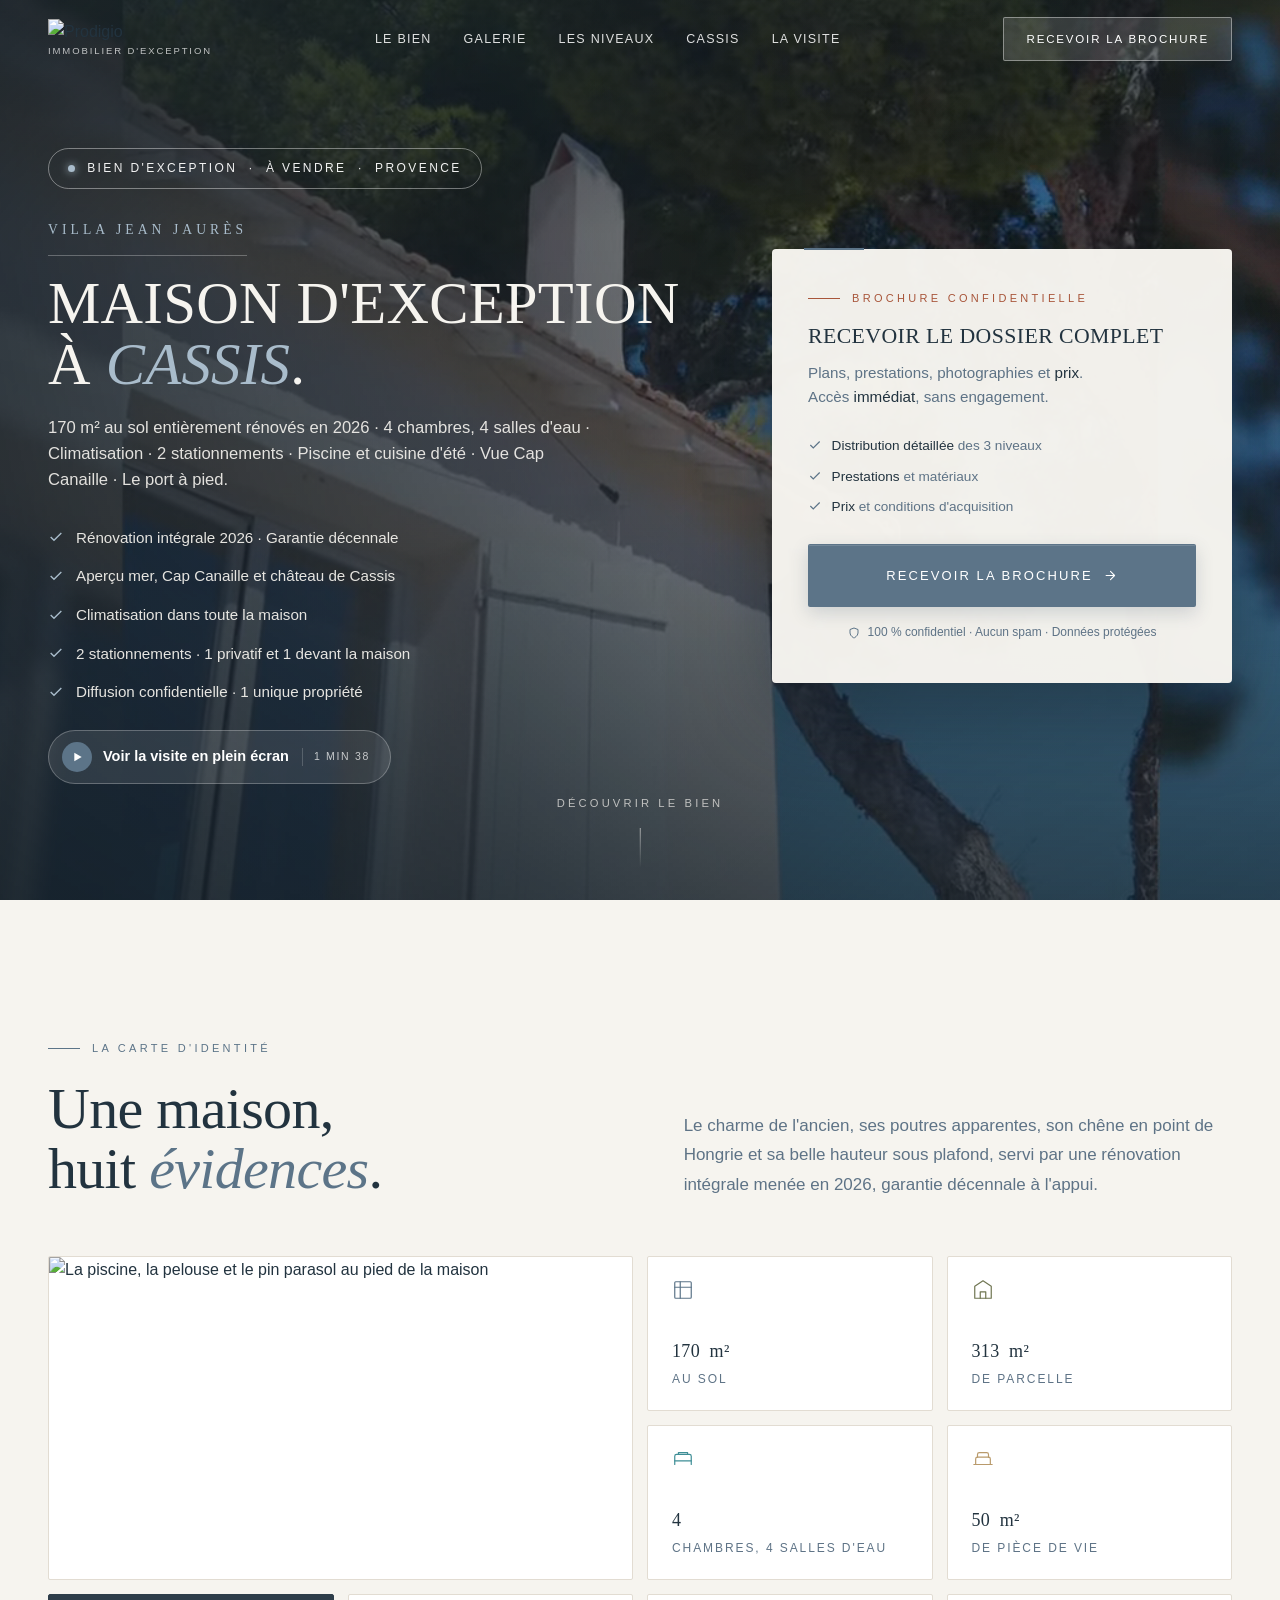
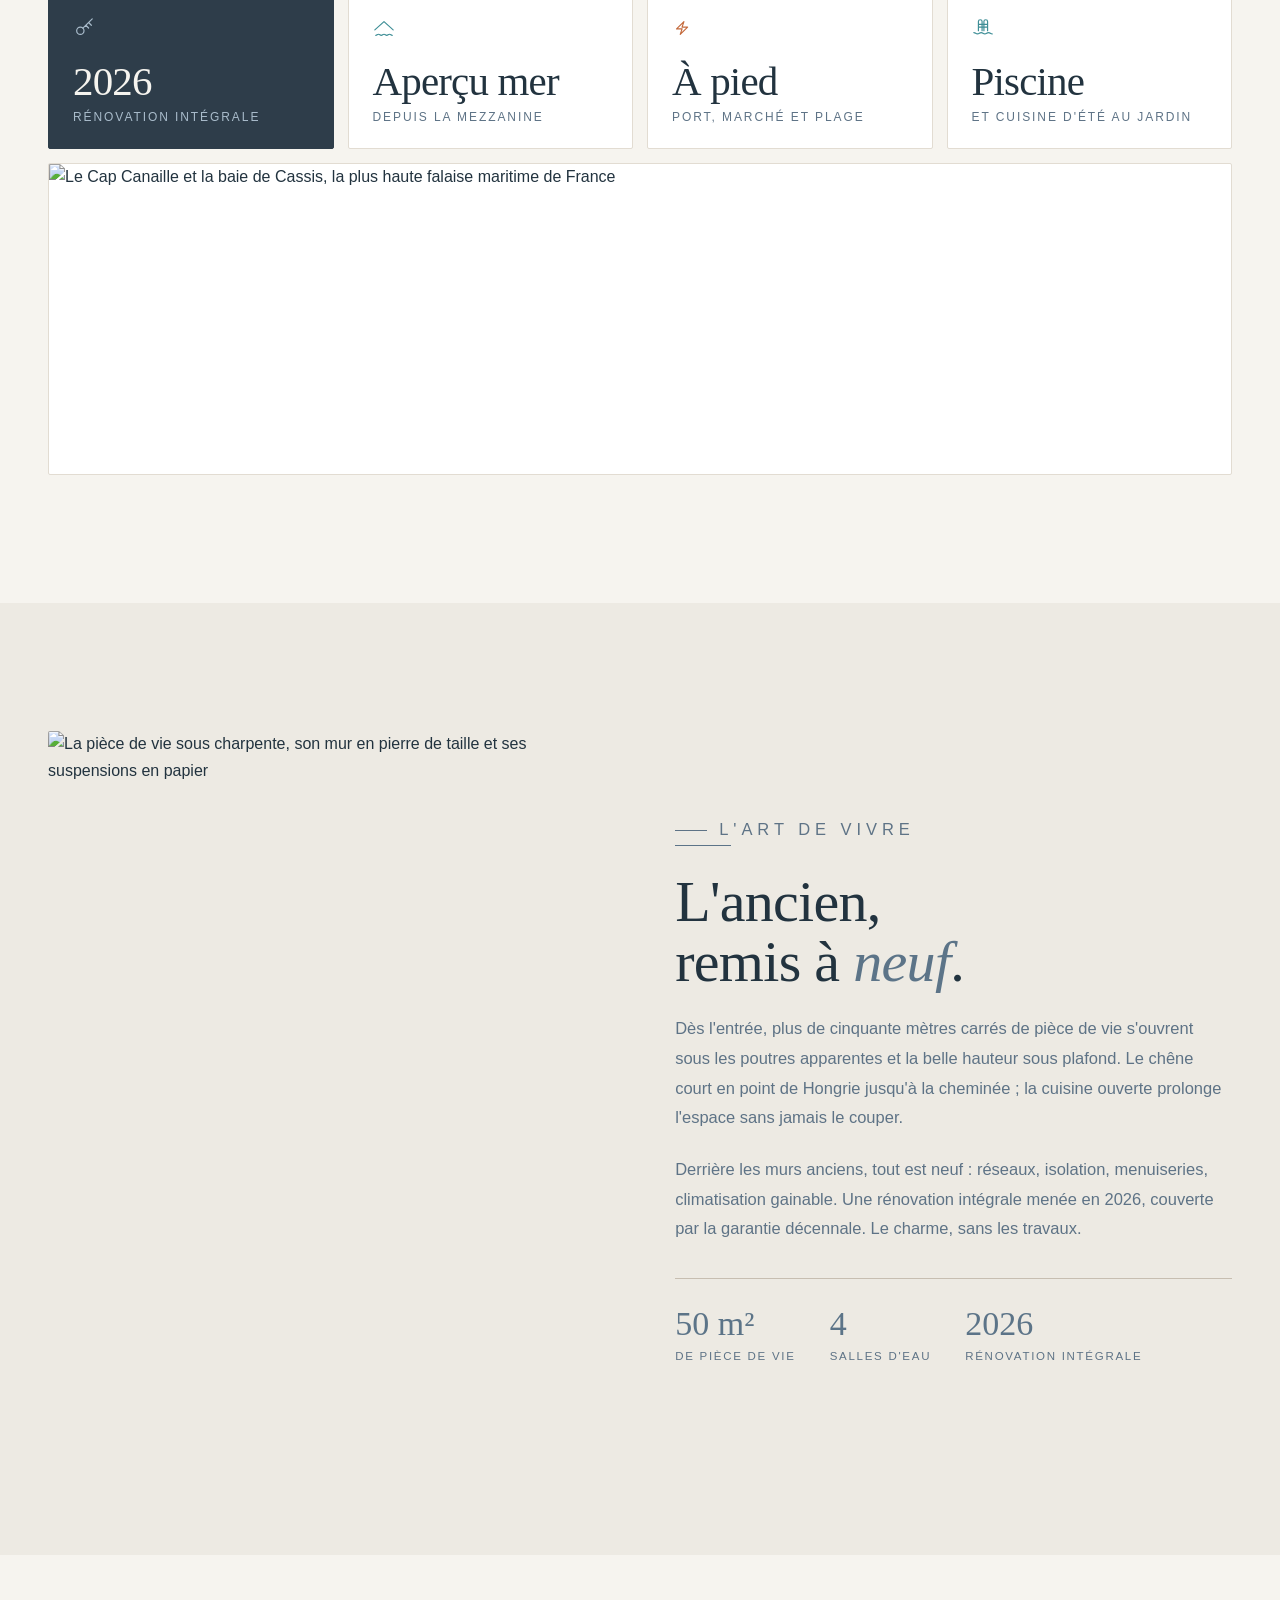
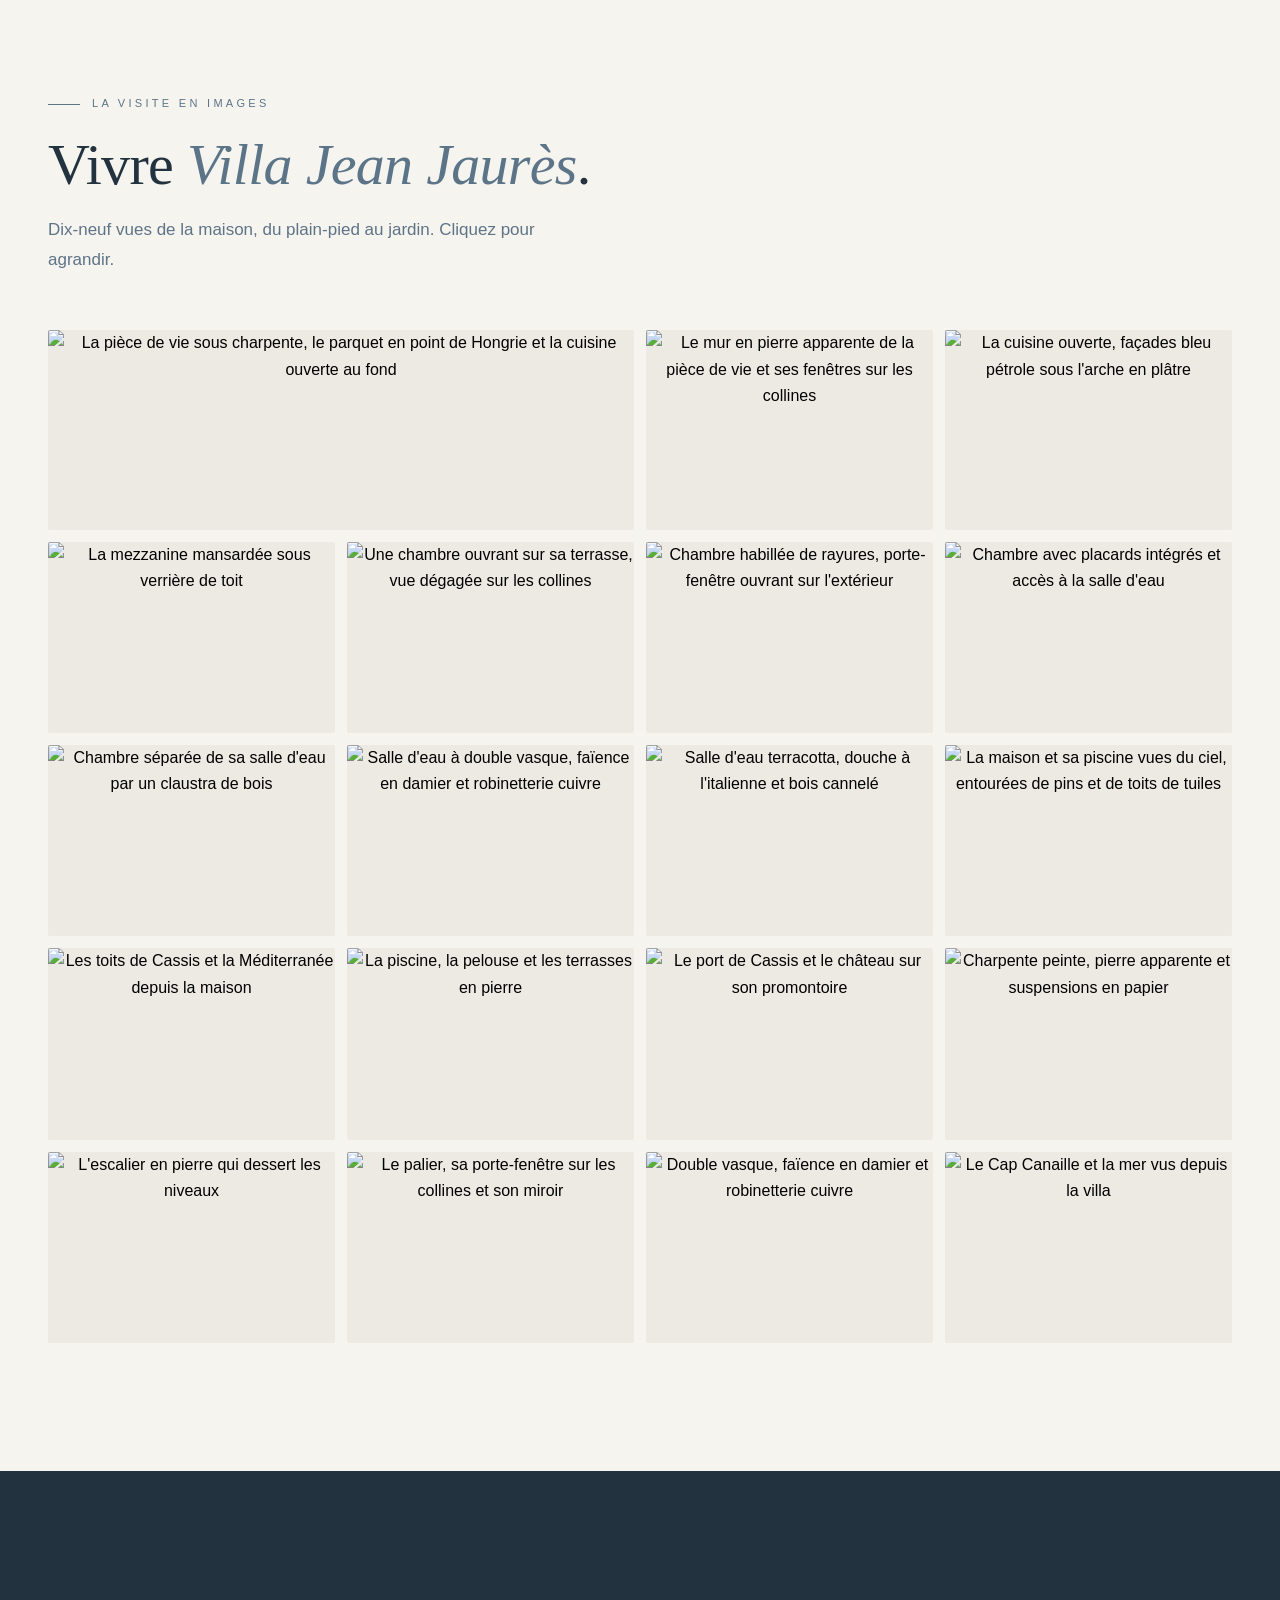
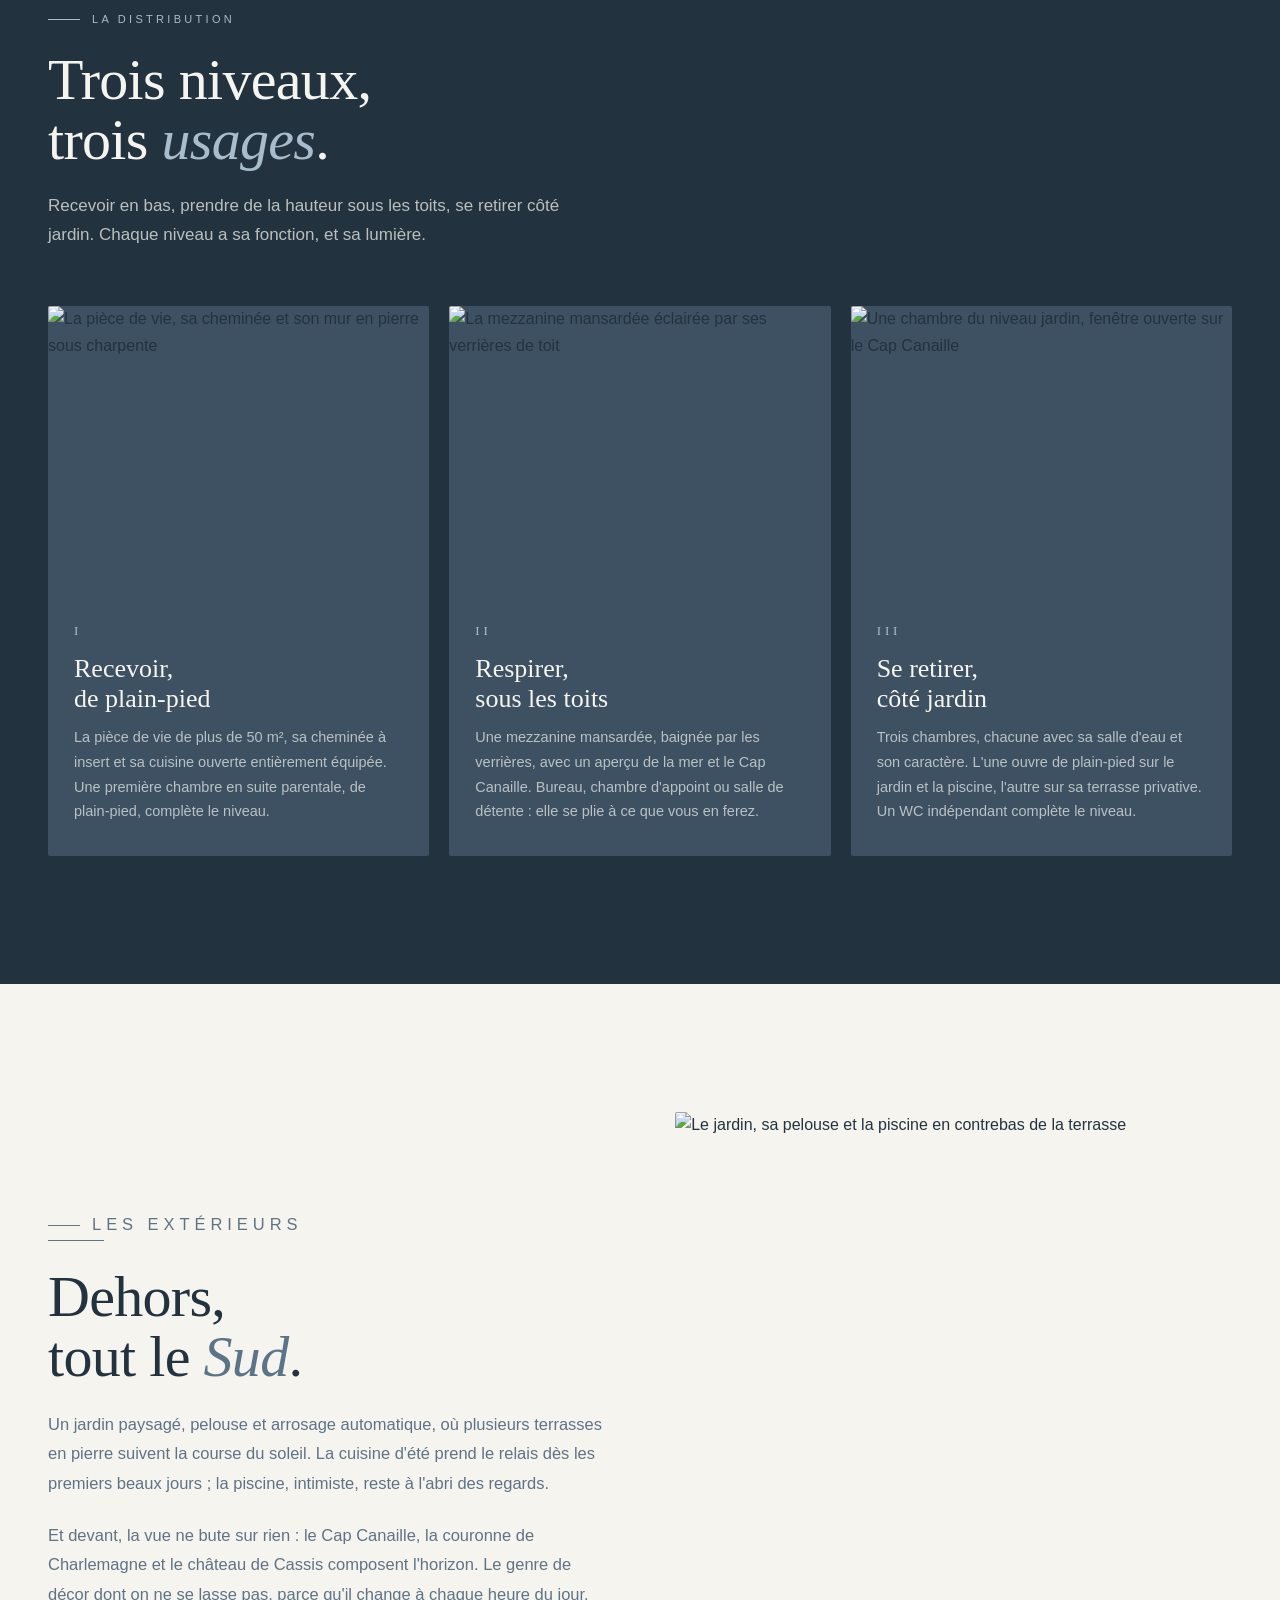
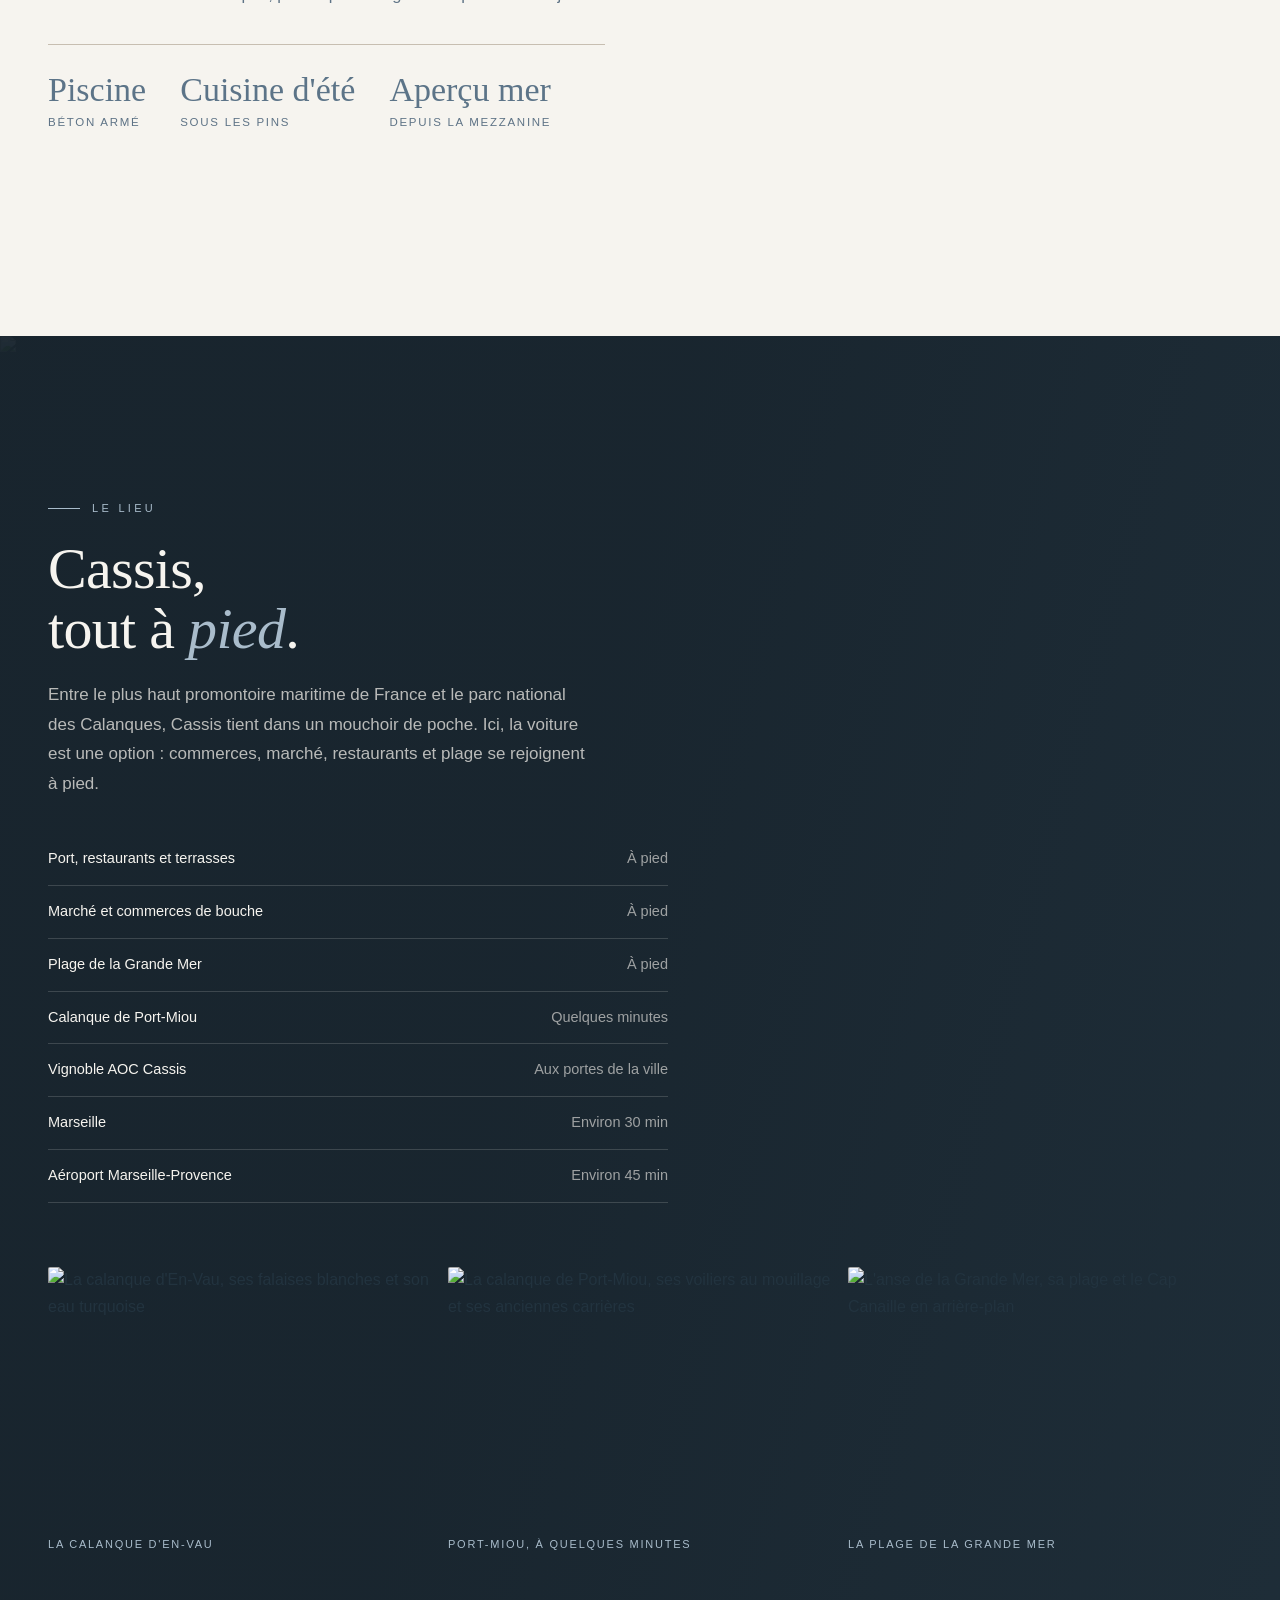
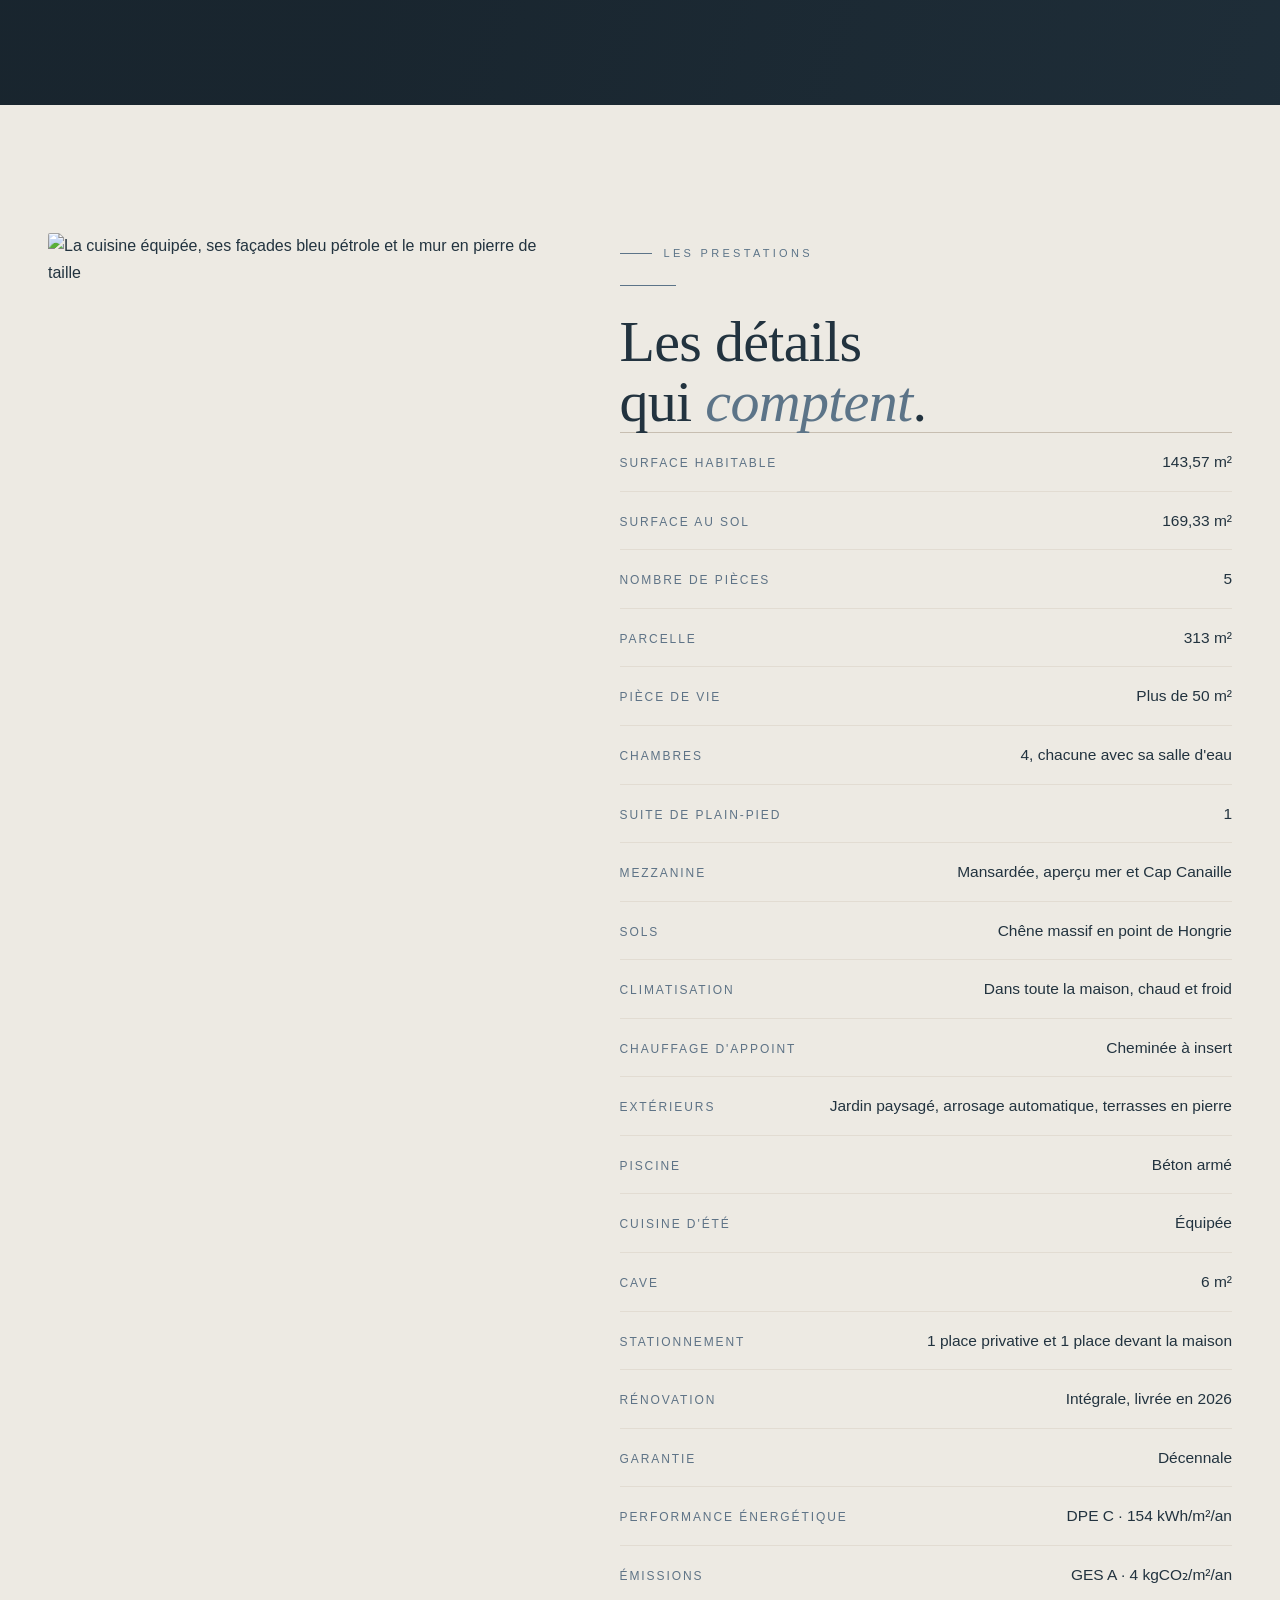
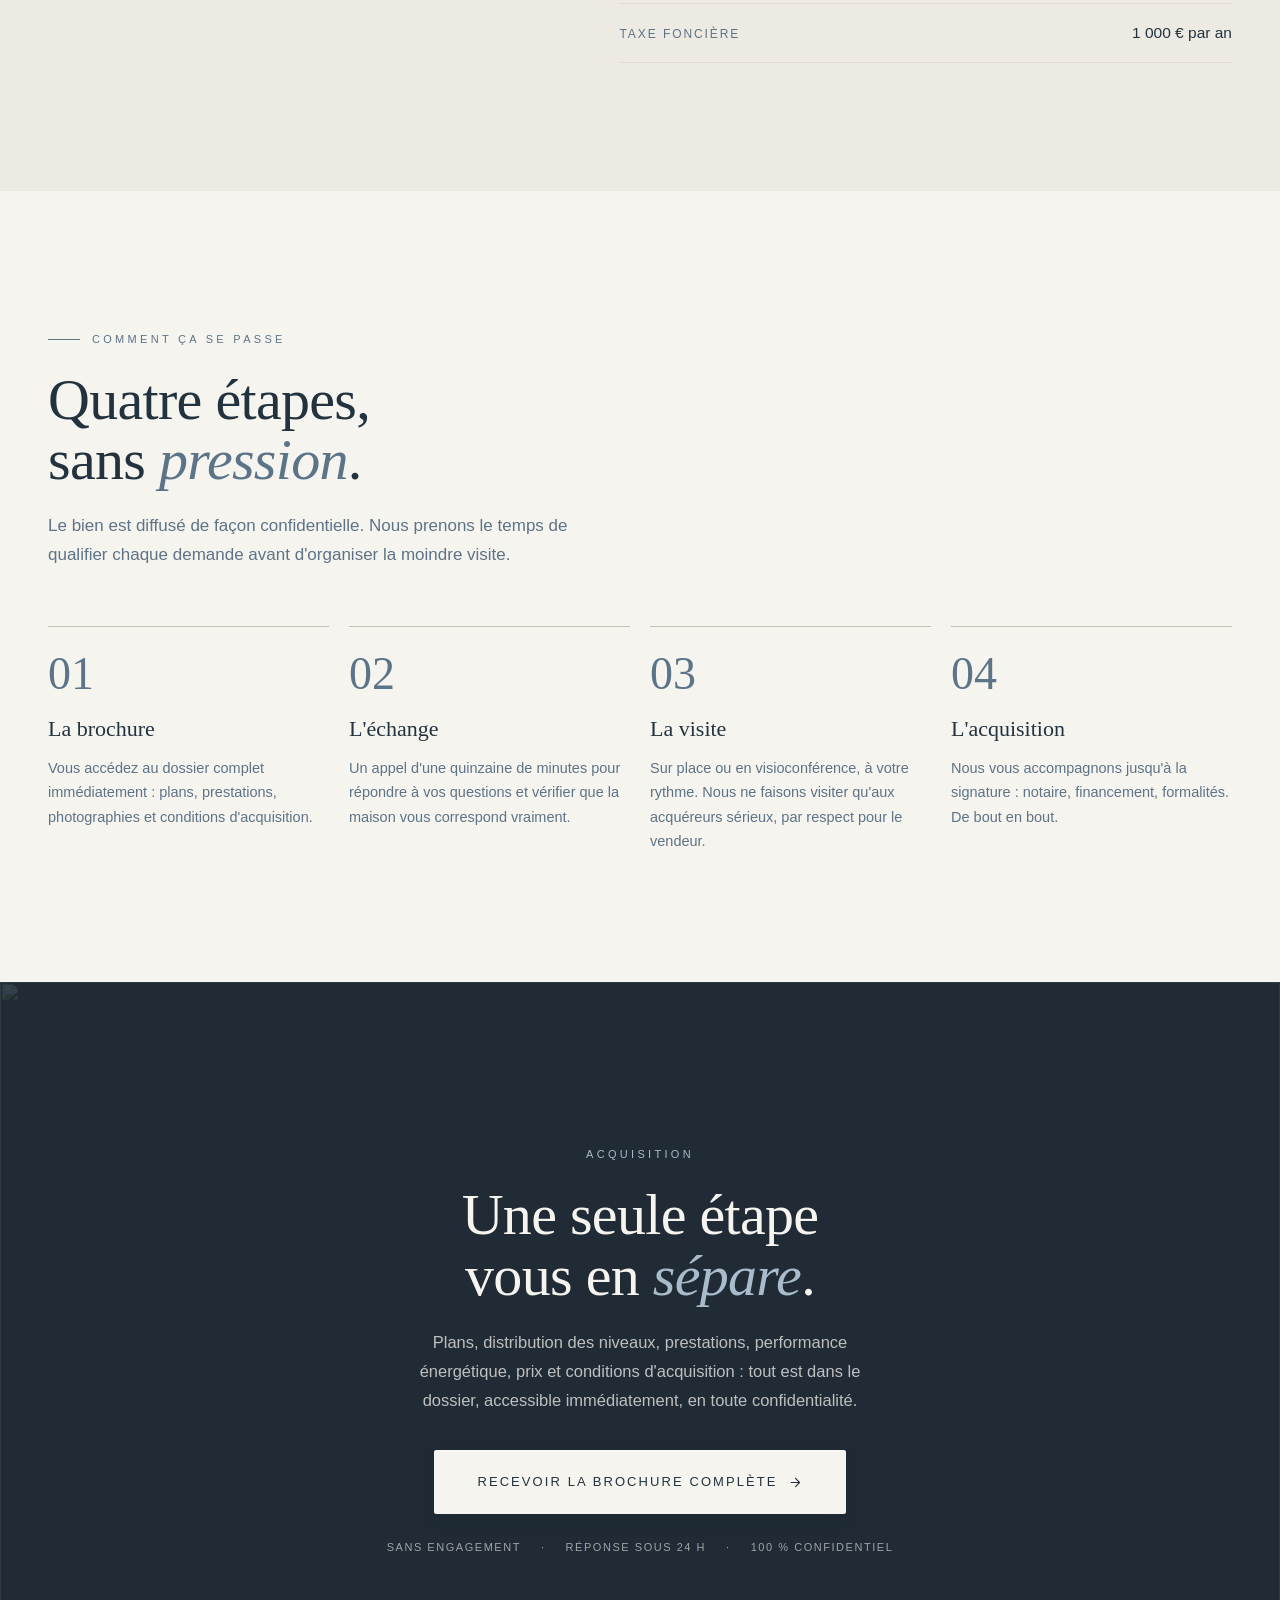
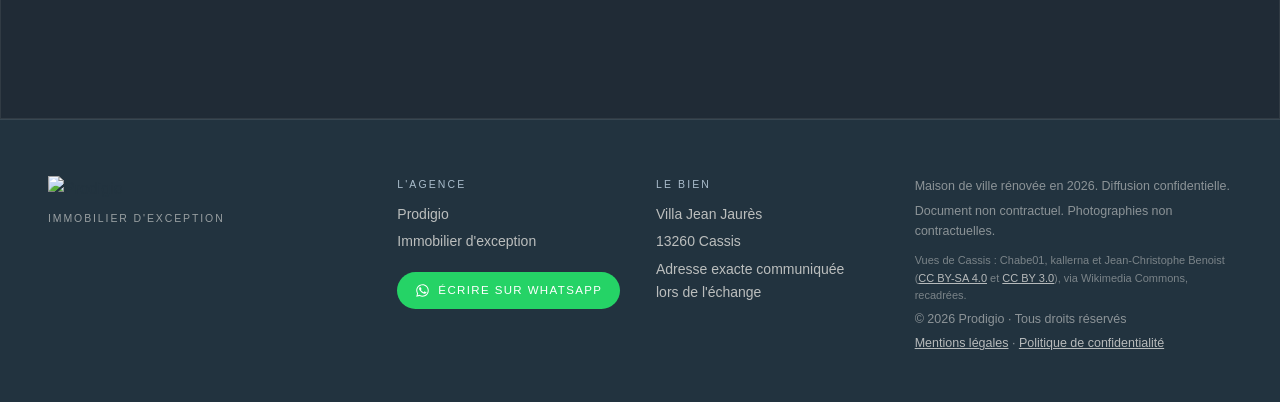
==== commit e3d766df: "Les CTA : un reflet qui passe, un relief, une fleche qui avance Les boutons etaient justes mais iner" ====
--- a/index.html
+++ b/index.html
@@ -251,8 +251,11 @@
           </li>
         </ul>
 
-        <button class="btn btn--primary btn--lg btn--block js-open-brochure" type="button">
-          Recevoir la brochure
+        <!-- Le libellé est enveloppé : le reflet passe DERRIÈRE le texte, et
+             non par-dessus. -->
+        <button class="btn btn--primary btn--lg btn--block btn--eclat js-open-brochure" type="button">
+          <span class="btn__texte">Recevoir la brochure</span>
+          <svg class="btn__fleche" width="15" height="15" viewBox="0 0 24 24" fill="none" stroke="currentColor" stroke-width="1.7" stroke-linecap="round" stroke-linejoin="round" aria-hidden="true"><path d="M5 12h13M12 5.5 18.5 12 12 18.5"/></svg>
         </button>
 
         <p class="hero__form-trust">
@@ -726,8 +729,9 @@
         prix et conditions d'acquisition : tout est dans le dossier, accessible
         immédiatement, en toute confidentialité.
       </p>
-      <button class="btn btn--light btn--lg js-open-brochure" type="button">
-        Recevoir la brochure complète
+      <button class="btn btn--light btn--lg btn--eclat js-open-brochure" type="button">
+        <span class="btn__texte">Recevoir la brochure complète</span>
+        <svg class="btn__fleche" width="15" height="15" viewBox="0 0 24 24" fill="none" stroke="currentColor" stroke-width="1.7" stroke-linecap="round" stroke-linejoin="round" aria-hidden="true"><path d="M5 12h13M12 5.5 18.5 12 12 18.5"/></svg>
       </button>
       <p class="price__note">
         <span>Sans engagement</span><span>·</span><span>Réponse sous 24 h</span><span>·</span><span>100 % confidentiel</span>
@@ -883,7 +887,10 @@
 
 <!-- ============== STICKY CTA ============== -->
 <div class="sticky-cta" id="stickyCta">
-  <button class="btn btn--primary js-open-brochure" type="button">Recevoir la brochure</button>
+  <button class="btn btn--primary btn--eclat js-open-brochure" type="button">
+    <span class="btn__texte">Recevoir la brochure</span>
+    <svg class="btn__fleche" width="15" height="15" viewBox="0 0 24 24" fill="none" stroke="currentColor" stroke-width="1.7" stroke-linecap="round" stroke-linejoin="round" aria-hidden="true"><path d="M5 12h13M12 5.5 18.5 12 12 18.5"/></svg>
+  </button>
 </div>
 
 <!-- ============== LIGHTBOX ============== -->
--- a/styles.css
+++ b/styles.css
@@ -288,6 +288,102 @@
 .btn--ghost:hover { border-color: var(--accent); color: var(--accent); }
 .btn--light { background: var(--bg); color: var(--dark-2); }
 .btn--light:hover { background: #fff; }
+/* ---------------------------------------------------------------------
+   LE REFLET DES CTA
+
+   POURQUOI. Les boutons étaient justes mais inertes : un aplat, un
+   changement de teinte au survol, rien qui attire l'œil pendant qu'on lit.
+   Sur téléphone, où il n'y a pas de survol, ils ne bougeaient jamais.
+
+   CE QUI EST FAIT. Un reflet étroit traverse le bouton toutes les cinq
+   secondes et demie, en un peu plus d'une seconde — une lueur qui passe sur
+   du verre, pas un clignotant. Le reste du temps, le bouton est immobile :
+   c'est la rareté du geste qui le rend élégant, et non sa fréquence.
+   S'y ajoutent un relief très léger (une ligne claire sur l'arête haute, une
+   ombre portée qui s'approfondit au survol) et une flèche qui avance de 4 px.
+
+   TROIS PRÉCAUTIONS.
+   · Le reflet passe DERRIÈRE le texte, jamais dessus : le libellé est
+     enveloppé dans un <span> placé au-dessus.
+   · L'animation ne tourne QUE lorsque le bouton est à l'écran — le script
+     s'en charge. Un reflet qui balaie en boucle un bouton hors du champ, sur
+     un téléphone, c'est de la batterie dépensée pour personne.
+   · Un visiteur qui demande moins d'animations n'en reçoit aucune.
+   --------------------------------------------------------------------- */
+.btn--eclat {
+  position: relative; overflow: hidden; isolation: isolate;
+  box-shadow: 0 6px 18px rgba(58,81,99,.20), inset 0 1px 0 rgba(255,255,255,.14);
+  transition: background var(--t-fast), color var(--t-fast), border-color var(--t-fast),
+              transform var(--t-fast), box-shadow var(--t);
+}
+/* Le texte et la flèche au-dessus du reflet. */
+.btn--eclat > * { position: relative; z-index: 1; }
+.btn--eclat::after {
+  content: ""; position: absolute; z-index: 0;
+  top: -60%; bottom: -60%; left: 0; width: 46%;
+  /* UNE LUEUR, PAS UNE BARRE DE CHROME. À .72 au cœur et sur une bande
+     étroite, le reflet avait des bords nets et un éclat métallique — brillant
+     au mauvais sens du terme. Le cœur est redescendu et les épaulements
+     s'étalent : on voit une lumière passer sur du verre. */
+  background: linear-gradient(100deg,
+    rgba(255,255,255,0) 0%, rgba(255,255,255,.06) 22%, rgba(255,255,255,.22) 38%,
+    rgba(255,255,255,.50) 50%, rgba(255,255,255,.22) 62%, rgba(255,255,255,.06) 78%,
+    rgba(255,255,255,0) 100%);
+  transform: translate3d(-180%, 0, 0) skewX(-18deg);
+  pointer-events: none;
+  /* RÉGULIER, ET NON ACCÉLÉRÉ. Avec une courbe d'accélération, le reflet
+     traversait le bouton en 0,35 s puis rampait hors champ : on voyait un
+     clignement, pas une lumière qui glisse. À vitesse constante, il met près
+     d'une seconde à traverser — c'est là qu'il devient élégant. */
+  animation: btn-eclat 5.6s linear infinite;
+  animation-play-state: paused;   /* le script le lance quand le bouton est vu */
+}
+.btn--eclat.est-en-vue::after { animation-play-state: running; }
+@keyframes btn-eclat {
+  0%, 4% { transform: translate3d(-180%, 0, 0) skewX(-18deg); }
+  30%    { transform: translate3d(420%, 0, 0) skewX(-18deg); }
+  100%   { transform: translate3d(420%, 0, 0) skewX(-18deg); }
+}
+/* Sur fond clair, un reflet blanc ne se verrait pas : c'est le bleu de la
+   charte qui joue le rôle du verre. */
+.btn--light.btn--eclat {
+  box-shadow: 0 6px 18px rgba(20,31,39,.16), inset 0 1px 0 rgba(255,255,255,.60);
+}
+.btn--light.btn--eclat::after {
+  background: linear-gradient(100deg,
+    rgba(92,116,136,0) 0%, rgba(92,116,136,.05) 22%, rgba(92,116,136,.13) 38%,
+    rgba(92,116,136,.28) 50%, rgba(92,116,136,.13) 62%, rgba(92,116,136,.05) 78%,
+    rgba(92,116,136,0) 100%);
+}
+.btn--eclat:hover { transform: translateY(-1px); }
+.btn--primary.btn--eclat:hover {
+  box-shadow: 0 12px 28px rgba(58,81,99,.34), inset 0 1px 0 rgba(255,255,255,.20);
+}
+.btn--light.btn--eclat:hover {
+  box-shadow: 0 12px 28px rgba(20,31,39,.24), inset 0 1px 0 rgba(255,255,255,.70);
+}
+/* Au survol, le reflet revient plus souvent : le bouton répond. */
+.btn--eclat:hover::after { animation-duration: 2.2s; }
+/* L'appui reste un appui, même survolé : cette règle vient APRÈS celle du
+   survol, sans quoi le bouton s'enfoncerait sans bouger. */
+.btn--eclat:active { transform: translateY(1px); }
+
+.btn__fleche { flex: 0 0 auto; transition: transform var(--t-fast); }
+/* LE LIBELLÉ RESTE SUR UNE LIGNE. La flèche prend 25 px de large, et sur un
+   écran de 390 px « Recevoir la brochure » basculait sur deux lignes. On rend
+   ces 25 px en resserrant le rembourrage là où il est le plus large. */
+.btn--eclat .btn__texte { white-space: nowrap; }
+@media (max-width: 480px) {
+  .btn--lg.btn--eclat { padding-left: 20px; padding-right: 20px; }
+}
+.btn--eclat:hover .btn__fleche { transform: translateX(4px); }
+
+@media (prefers-reduced-motion: reduce) {
+  .btn--eclat::after { animation: none; opacity: 0; }
+  .btn--eclat:hover, .btn--eclat:active { transform: none; }
+  .btn__fleche, .btn--eclat:hover .btn__fleche { transition: none; transform: none; }
+}
+
 .btn--sm { padding: 12px 22px; font-size: 11.5px; }
 .btn--lg { padding: 20px 42px; font-size: 13px; }
 .btn--block { width: 100%; }
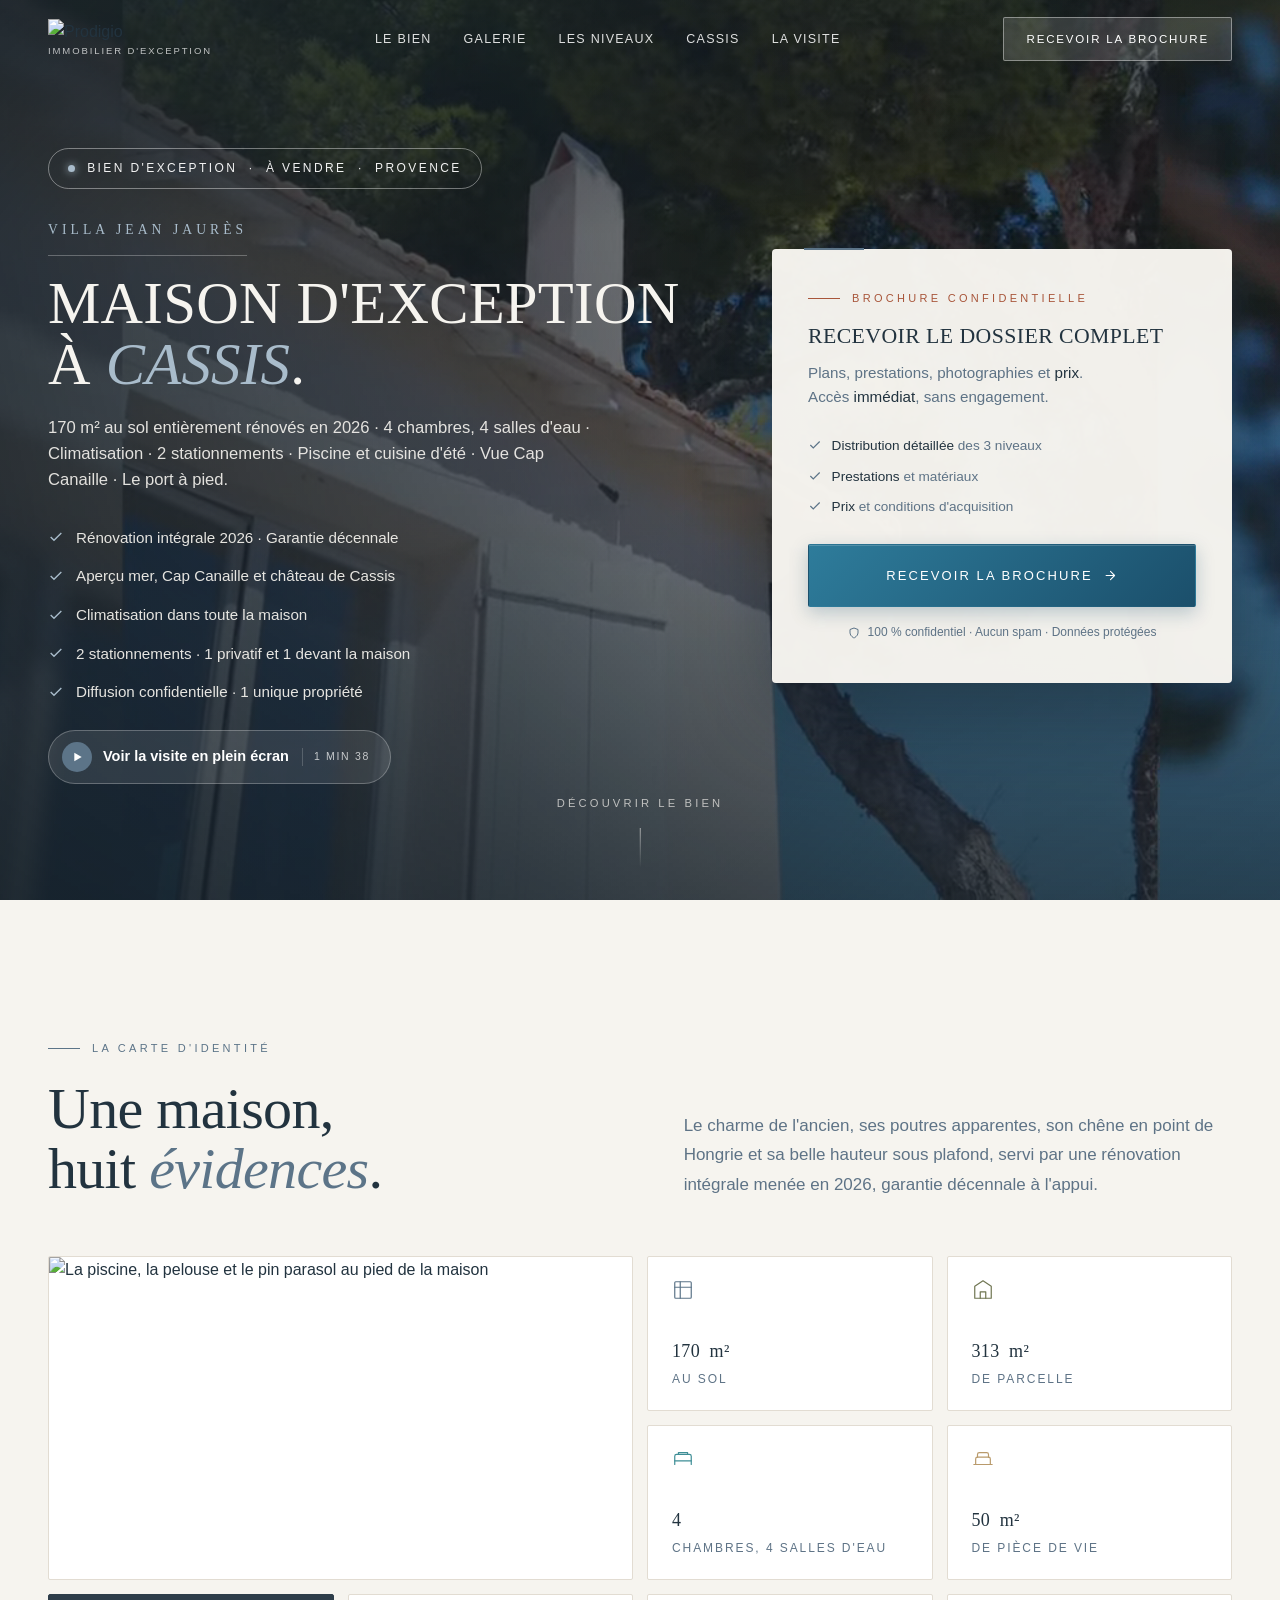
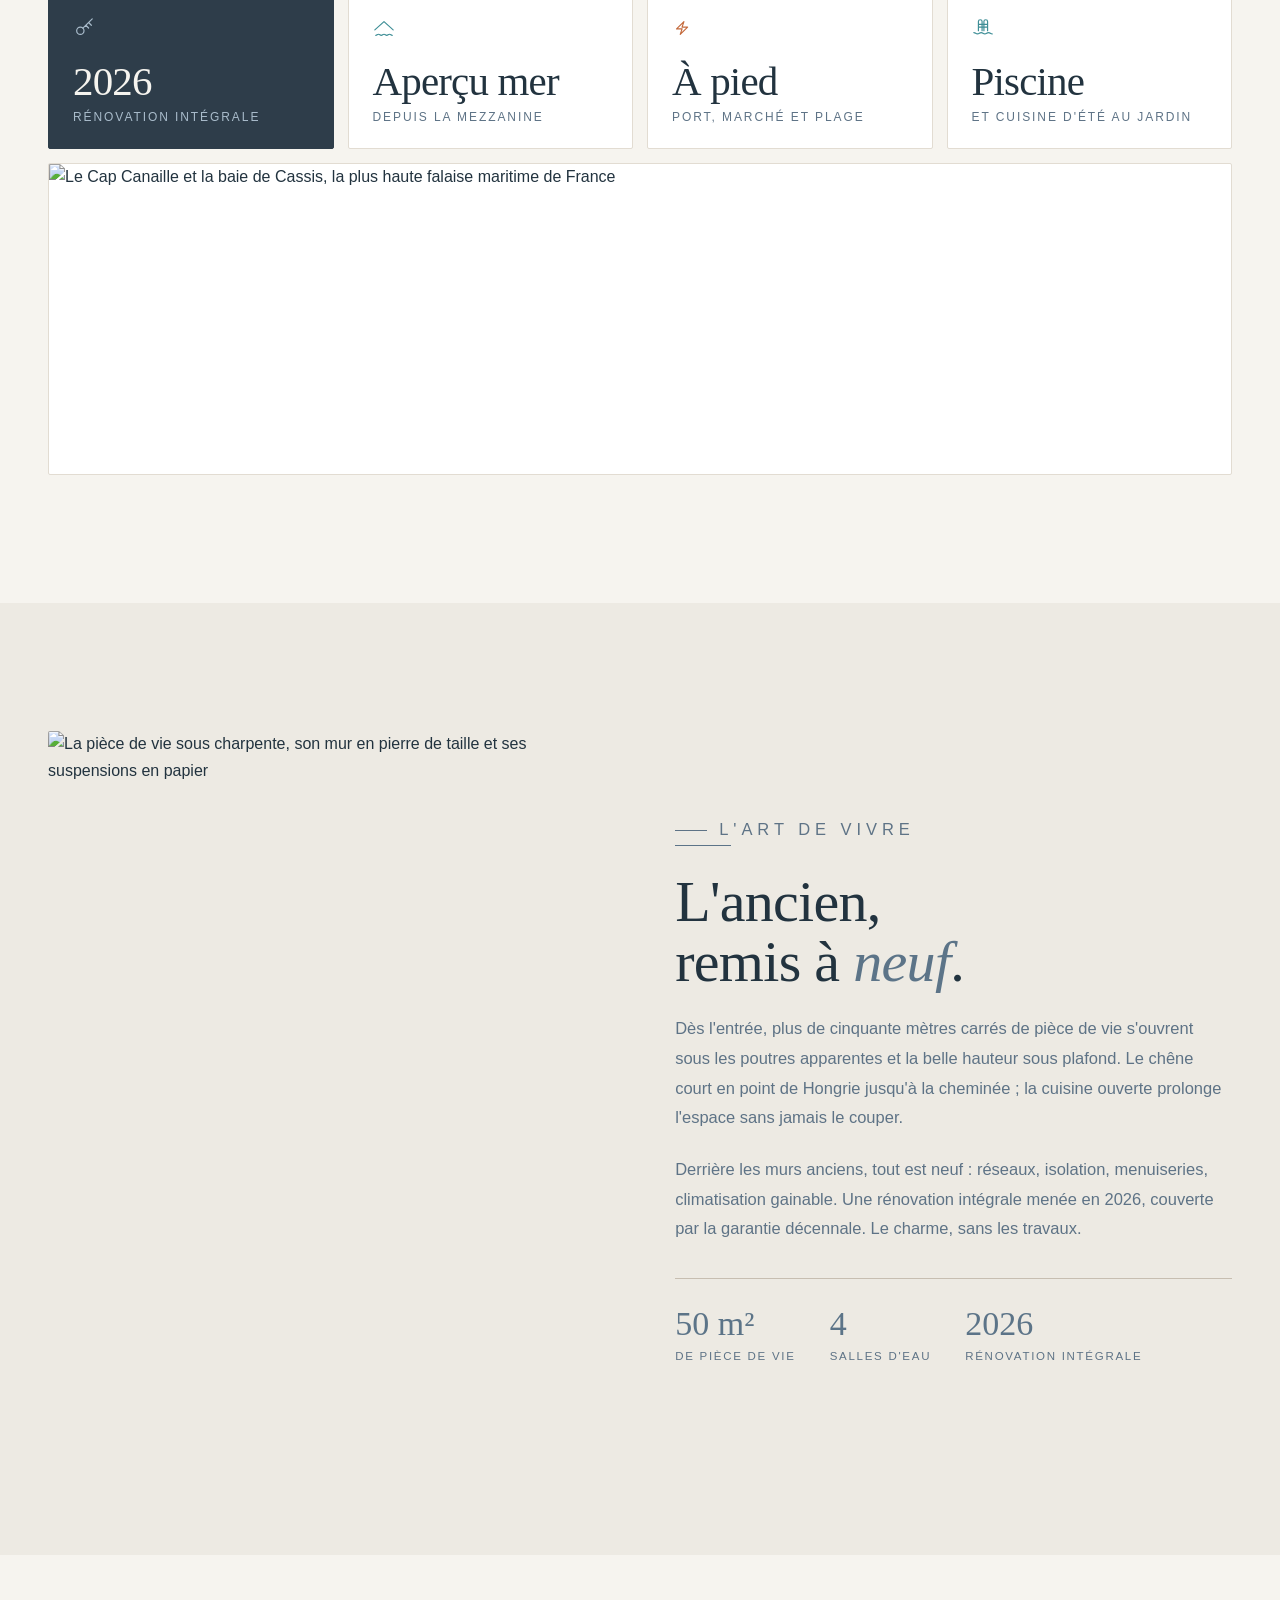
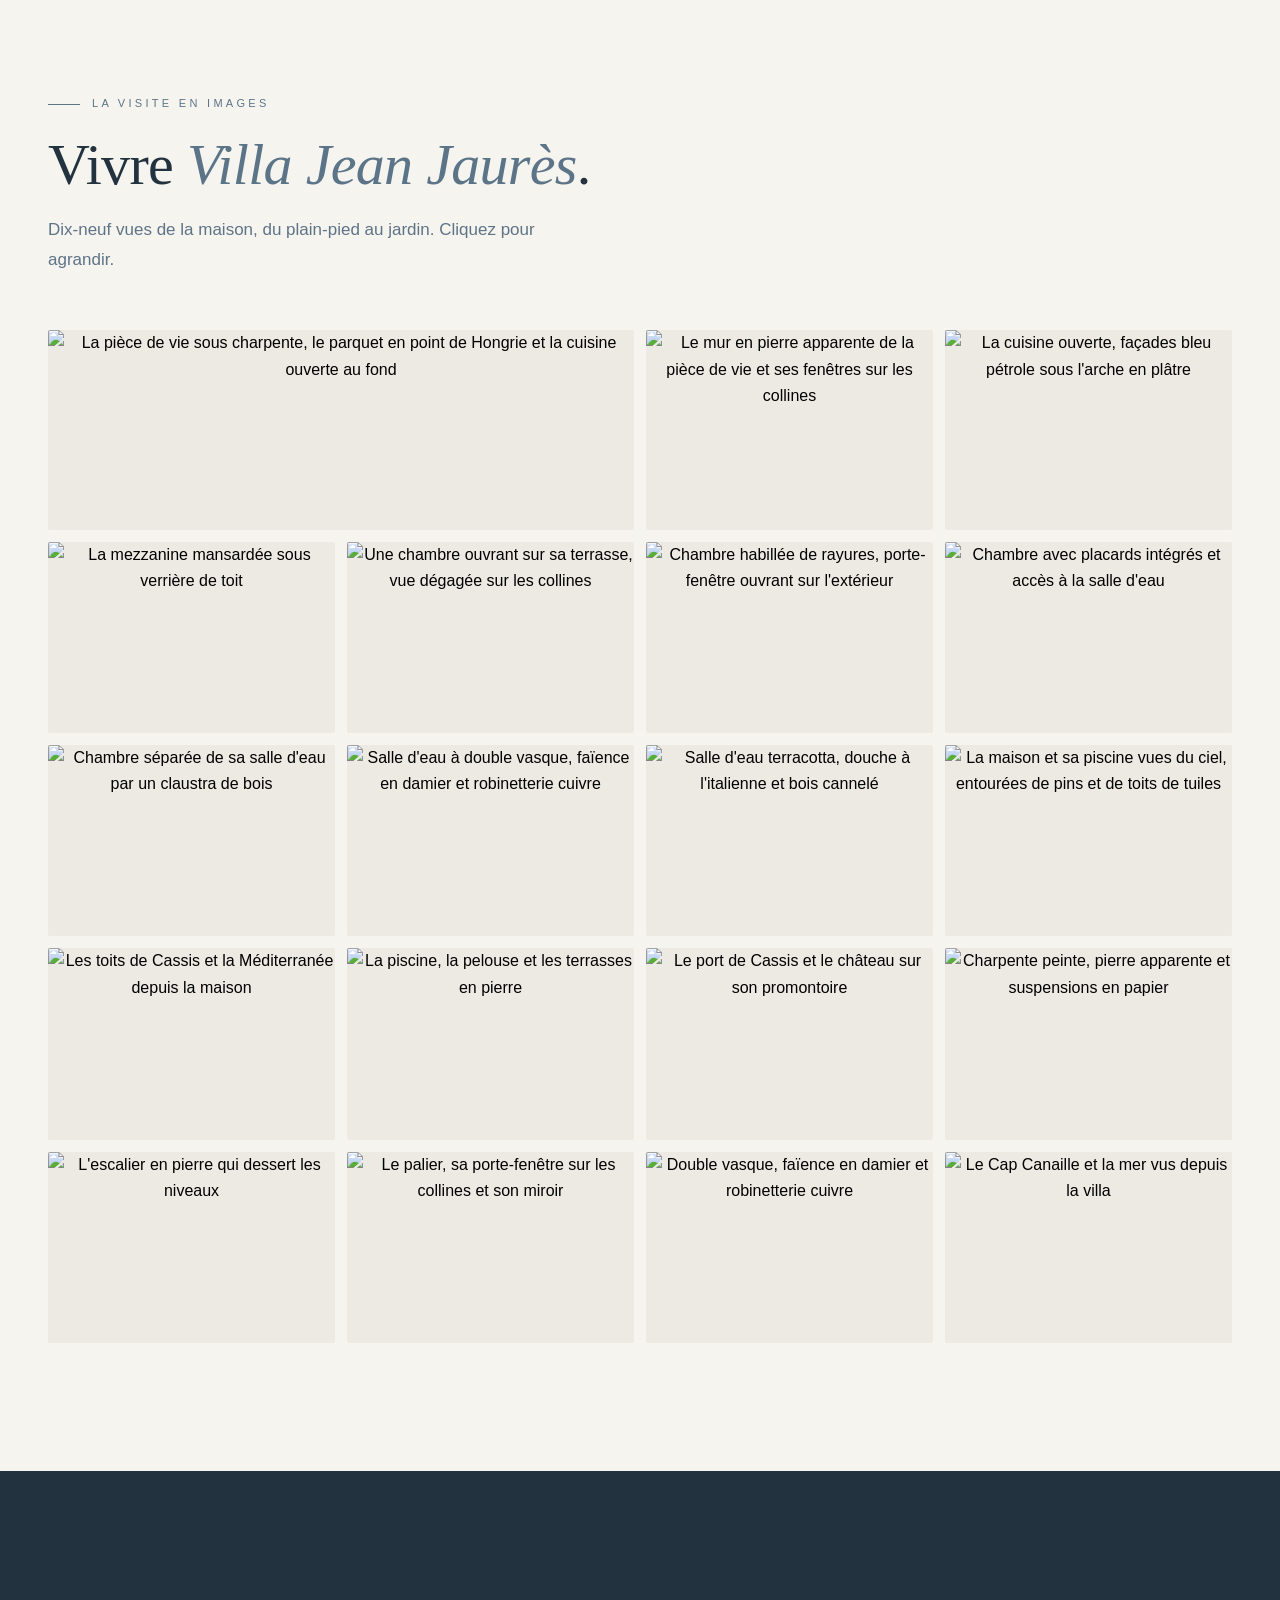
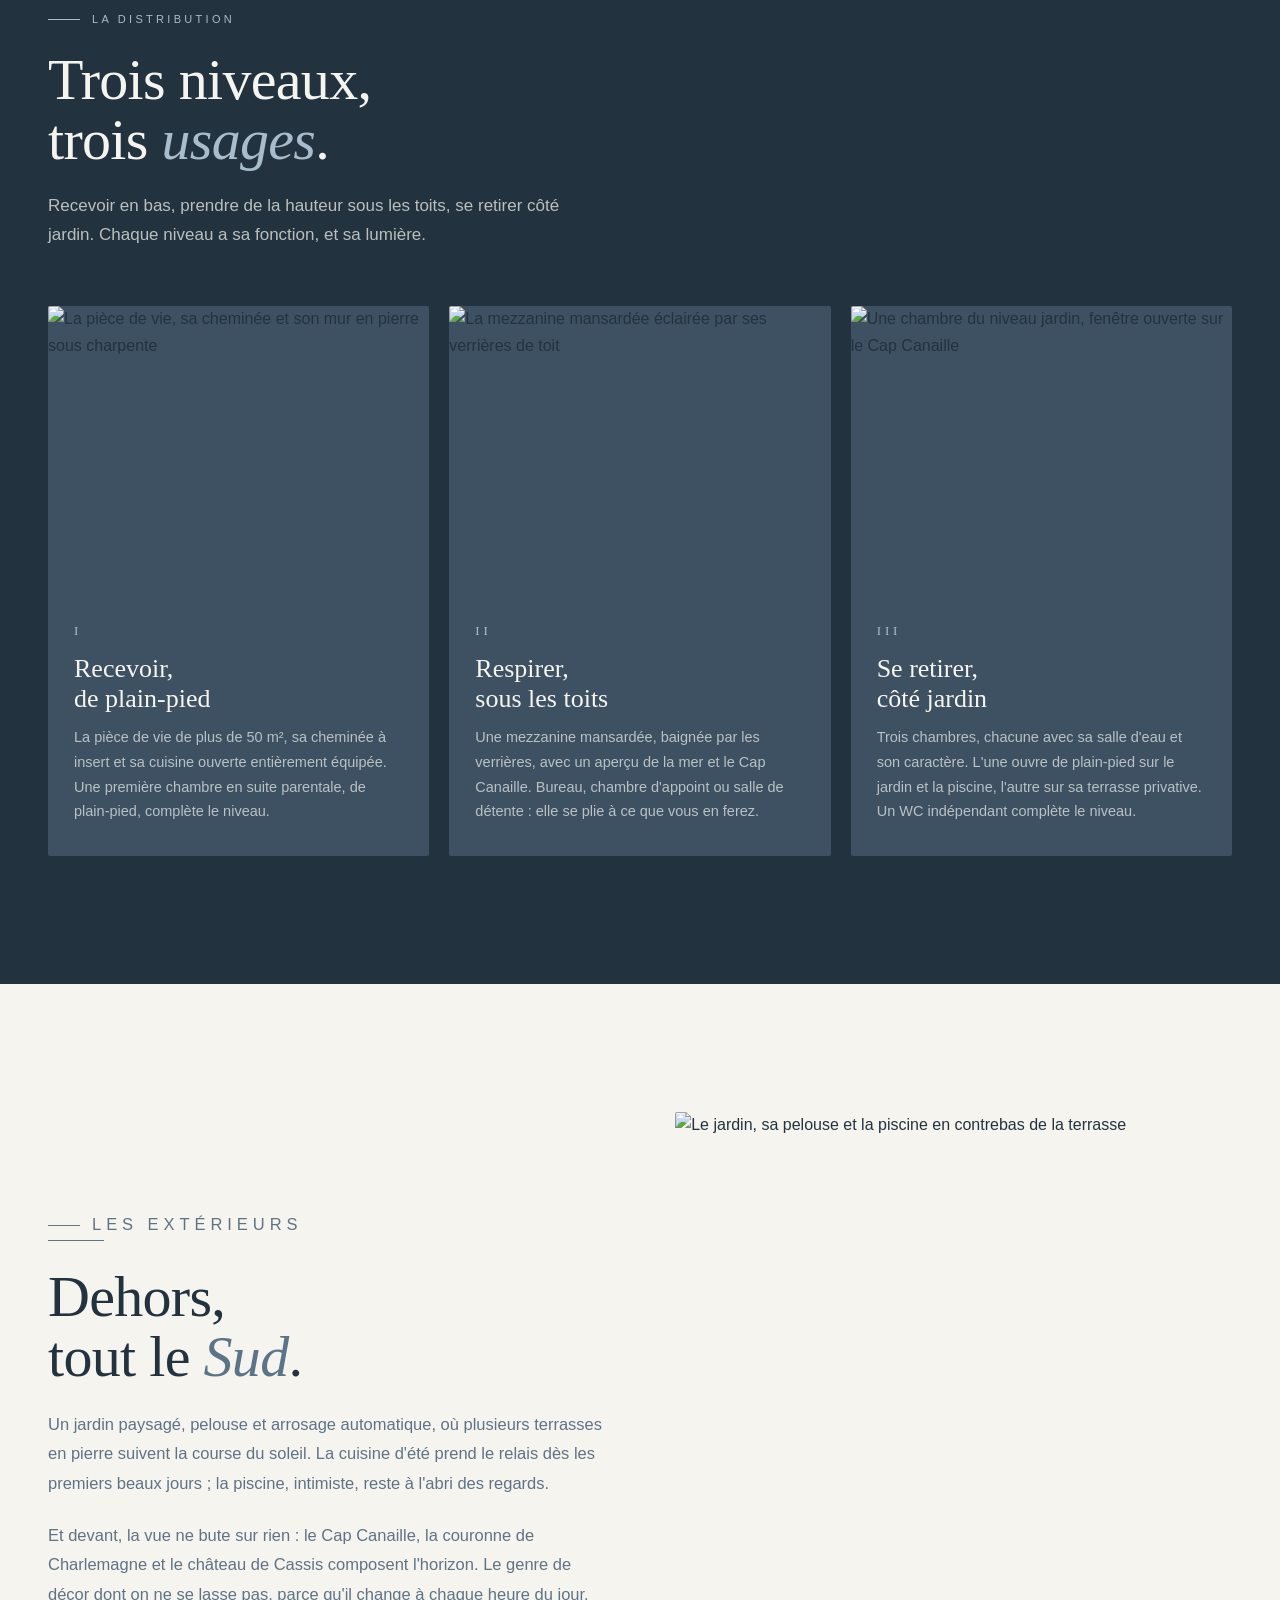
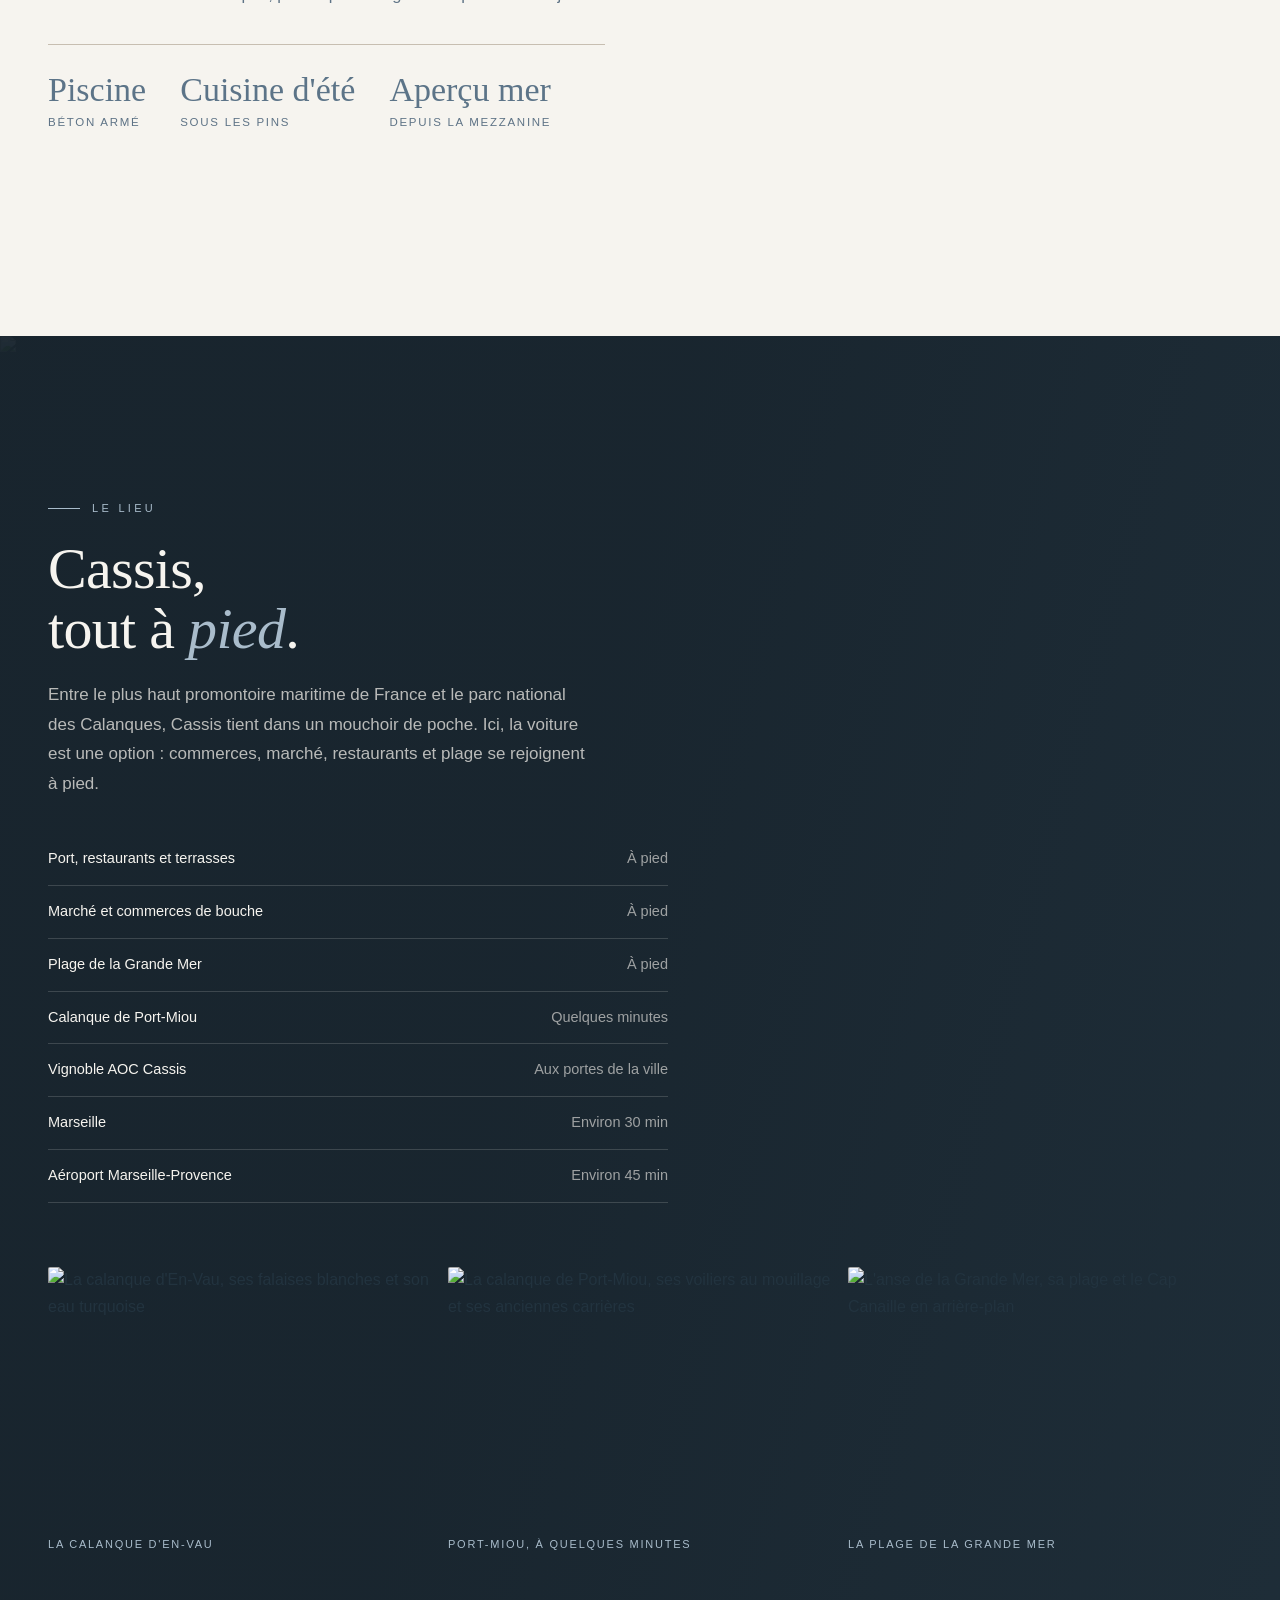
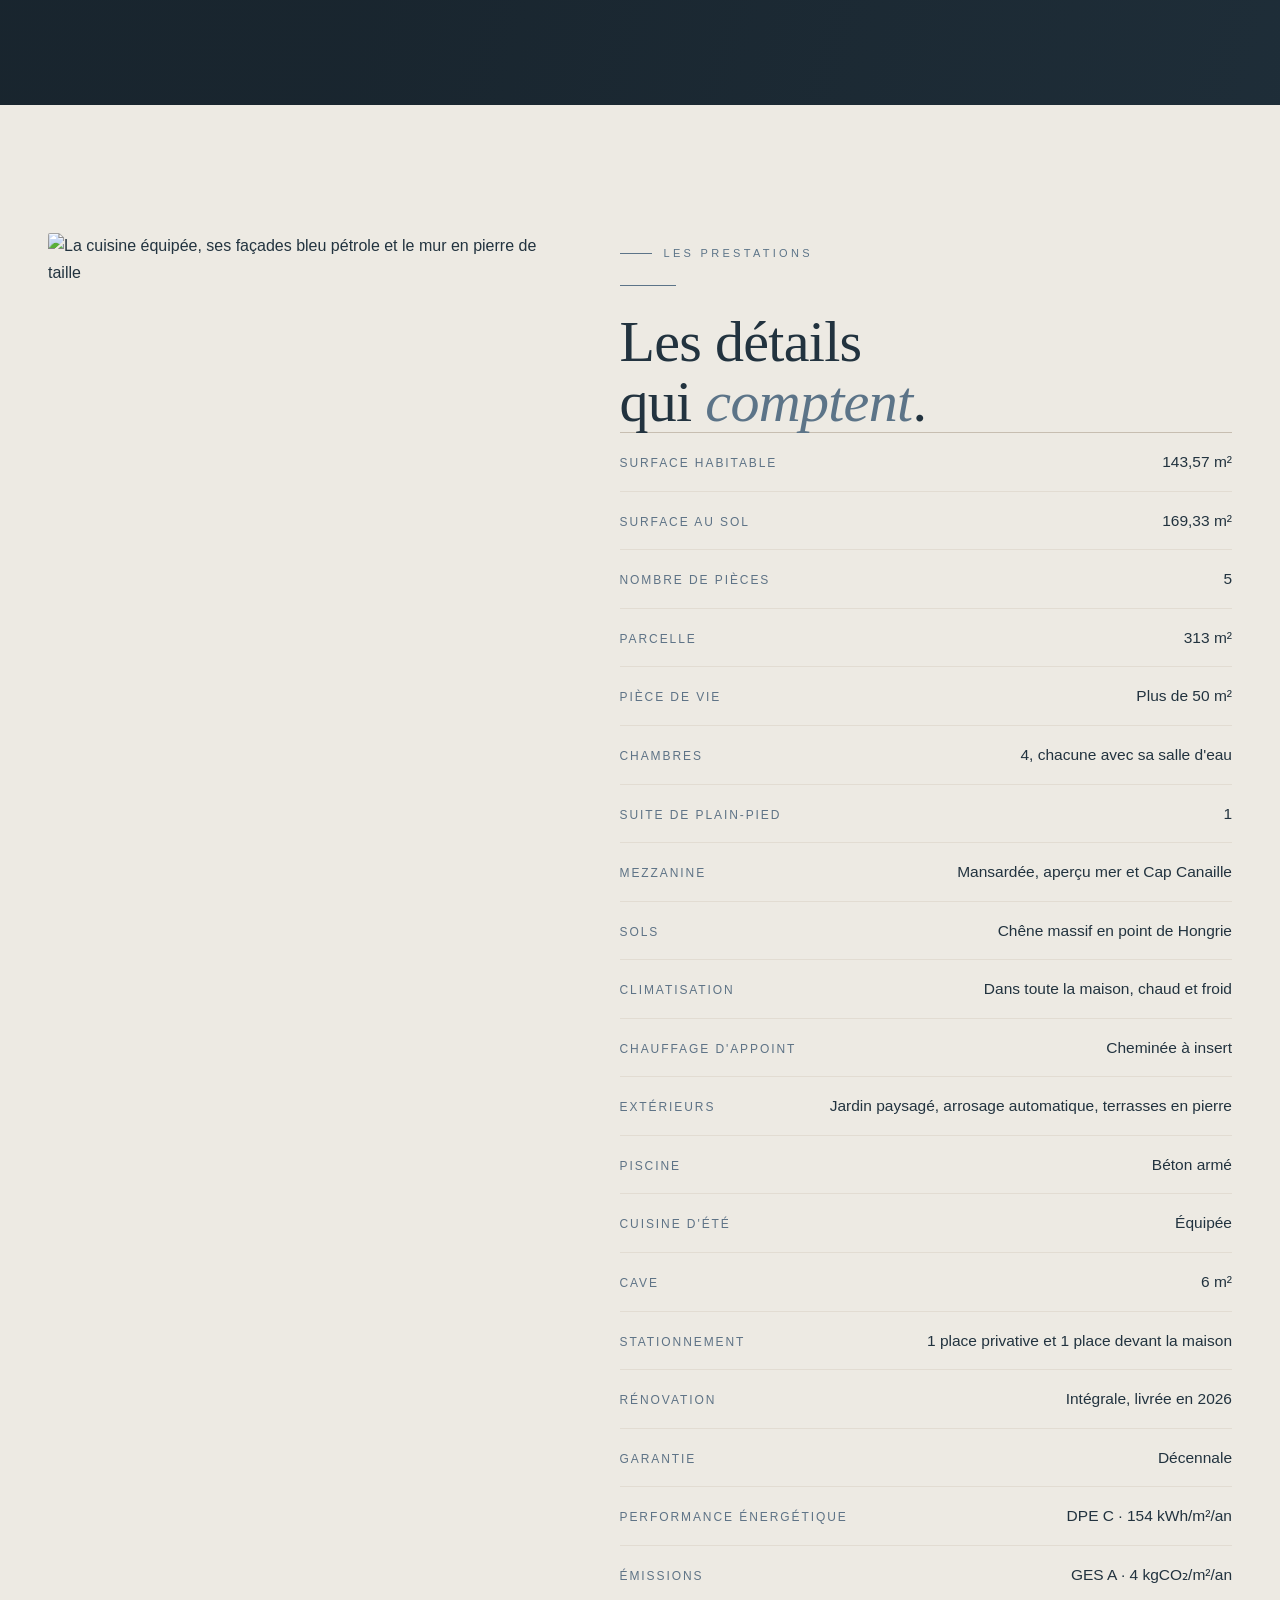
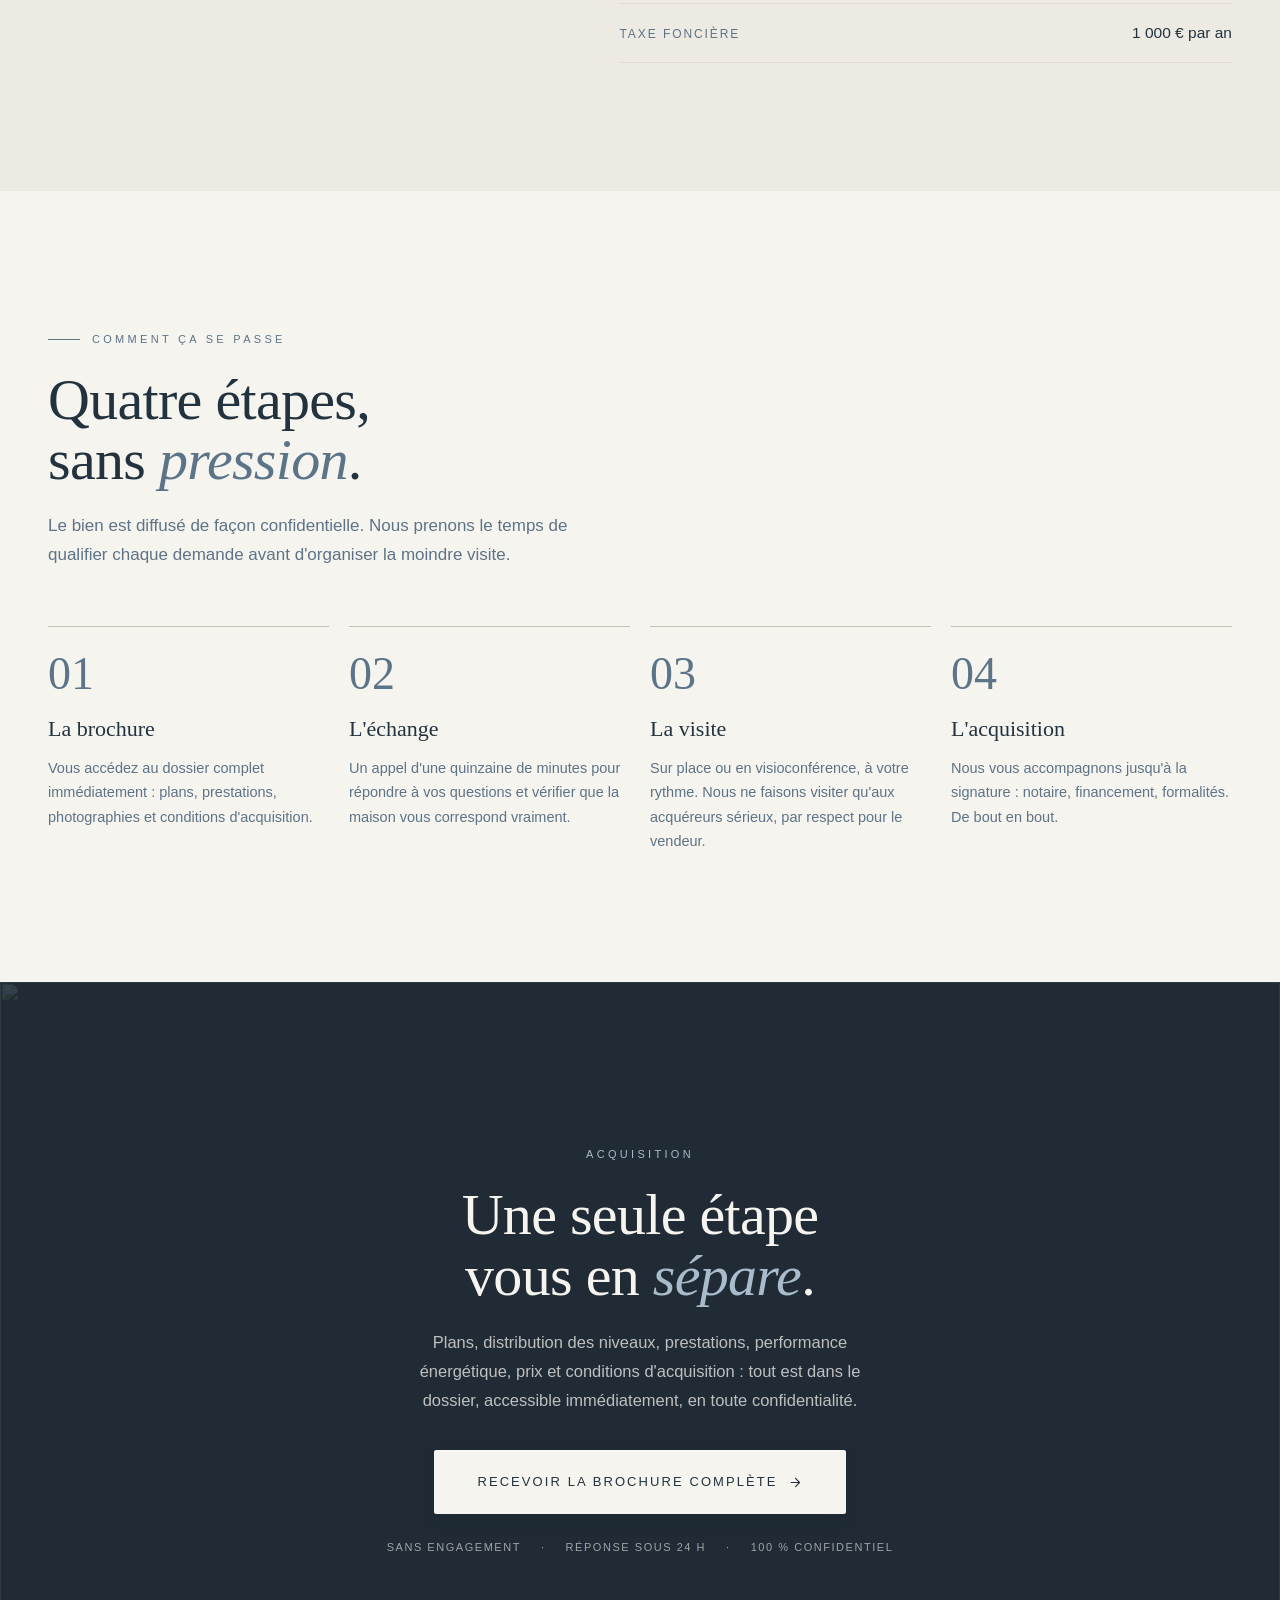
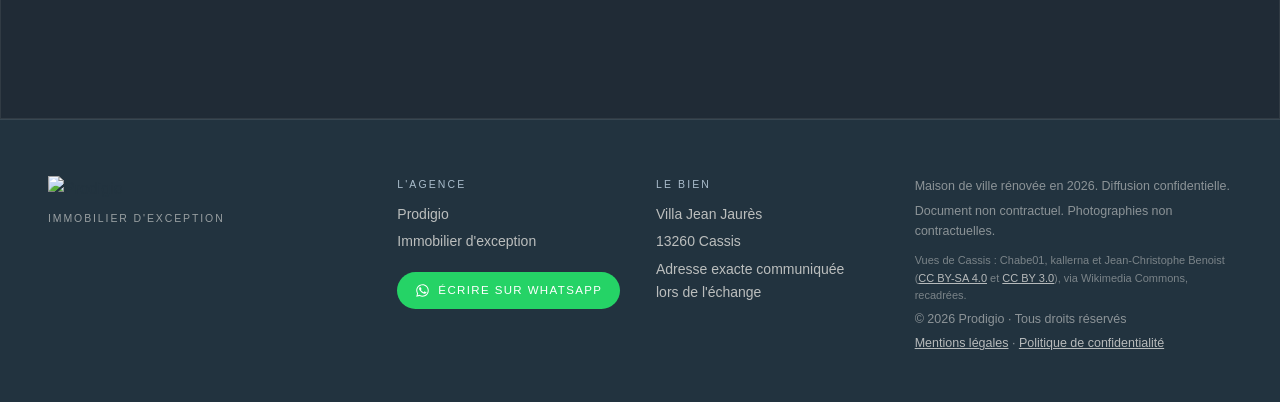
==== commit ca8e96e0: "La video en haute definition, et un CTA couleur mer LA VIDEO. Ce qui etait en ligne faisait 854x480 " ====
--- a/index.html
+++ b/index.html
@@ -155,7 +155,7 @@
            lien reste un lien : le navigateur ouvre la vidéo dans son propre
            lecteur, en grand et avec le son. Un bouton, lui, n'aurait rien
            fait du tout. -->
-      <a class="hero__visite js-visite" href="assets/video/teaser-jean-jaures-480.mp4">
+      <a class="hero__visite js-visite" href="assets/video/teaser-jean-jaures-1080.mp4">
         <span class="hero__visite__rond" aria-hidden="true">
           <svg width="16" height="16" viewBox="0 0 24 24" fill="currentColor" aria-hidden="true">
             <path d="M8 5.5v13l11-6.5z"/>
@@ -183,10 +183,9 @@
              ouvre la visite : sans JavaScript, on perd la lecture
              automatique, jamais l'accès à la vidéo. -->
         <video muted loop playsinline webkit-playsinline="true"
-               preload="none" poster="assets/images/piscine-jardin.jpg"
+               preload="none" data-hd="assets/video/teaser-jean-jaures-1080.mp4" poster="assets/images/piscine-jardin.jpg"
                aria-label="Visite vidéo de la Villa Jean Jaurès">
-          <source src="assets/video/teaser-jean-jaures-480.webm" type="video/webm" />
-          <source src="assets/video/teaser-jean-jaures-480.mp4" type="video/mp4" />
+          <source src="assets/video/teaser-jean-jaures-720.mp4" type="video/mp4" />
         </video>
         <figcaption class="hero__shot-tag"><span class="dot"></span>Visite vidéo · 1 min 38</figcaption>
         <div class="hero__shot-cmd">
@@ -210,10 +209,10 @@
              par-dessus les nôtres. C'est ce bouton qui reçoit le tap, et il
              couvre tout. Il dit aussi ce qu'il fait : le plein écran ET le son,
              les deux choses qu'on vient chercher. -->
-        <a class="hero__shot-ouvrir js-visite" href="assets/video/teaser-jean-jaures-480.mp4"
+        <a class="hero__shot-ouvrir js-visite" href="assets/video/teaser-jean-jaures-1080.mp4"
            aria-label="Voir la visite en plein écran, avec le son">
           <span class="hero__shot-ouvrir__rond" aria-hidden="true">
-            <svg width="22" height="22" viewBox="0 0 24 24" fill="currentColor" aria-hidden="true">
+            <svg width="17" height="17" viewBox="0 0 24 24" fill="currentColor" aria-hidden="true">
               <path d="M8 5.5v13l11-6.5z"/>
             </svg>
           </span>
--- a/styles.css
+++ b/styles.css
@@ -176,6 +176,14 @@
   --muted-fg:      #5E7386;
   --soft-fg:       #93A5B2;
   --accent:        #5C7488;
+  /* LA MER DE CASSIS, POUR LE SEUL BOUTON QUI DÉCIDE.
+     `--accent` est le bleu-gris de la charte : juste pour un titre, un repère,
+     une bordure — mais éteint sur le bouton qu'on veut faire cliquer. Ces deux
+     teintes-ci sont plus saturées et plus profondes, celles de l'eau devant le
+     Cap Canaille. Elles ne servent QU'au dégradé des CTA : une touche, pas une
+     nouvelle couleur de marque. */
+  --mer-claire:    #2E7C9B;
+  --mer-profonde:  #1B4F6B;
   --accent-hover:  #47606F;
   --accent-light:  #A9BCCB;
   --accent-deep:   #3A5163;
@@ -310,9 +318,18 @@
      un téléphone, c'est de la batterie dépensée pour personne.
    · Un visiteur qui demande moins d'animations n'en reçoit aucune.
    --------------------------------------------------------------------- */
+.btn--primary.btn--eclat {
+  /* Le dégradé va du clair vers le profond, en diagonale : l'œil lit une
+     matière, pas un aplat. */
+  background: linear-gradient(135deg, var(--mer-claire) 0%, var(--mer-profonde) 100%);
+  border-color: transparent;
+}
+.btn--primary.btn--eclat:hover {
+  background: linear-gradient(135deg, #3690B2 0%, #1F5C7D 100%);
+}
 .btn--eclat {
   position: relative; overflow: hidden; isolation: isolate;
-  box-shadow: 0 6px 18px rgba(58,81,99,.20), inset 0 1px 0 rgba(255,255,255,.14);
+  box-shadow: 0 6px 18px rgba(27,79,107,.26), inset 0 1px 0 rgba(255,255,255,.18);
   transition: background var(--t-fast), color var(--t-fast), border-color var(--t-fast),
               transform var(--t-fast), box-shadow var(--t);
 }
@@ -357,7 +374,7 @@
 }
 .btn--eclat:hover { transform: translateY(-1px); }
 .btn--primary.btn--eclat:hover {
-  box-shadow: 0 12px 28px rgba(58,81,99,.34), inset 0 1px 0 rgba(255,255,255,.20);
+  box-shadow: 0 14px 32px rgba(27,79,107,.42), inset 0 1px 0 rgba(255,255,255,.24);
 }
 .btn--light.btn--eclat:hover {
   box-shadow: 0 12px 28px rgba(20,31,39,.24), inset 0 1px 0 rgba(255,255,255,.70);
@@ -368,7 +385,27 @@
    survol, sans quoi le bouton s'enfoncerait sans bouger. */
 .btn--eclat:active { transform: translateY(1px); }
 
-.btn__fleche { flex: 0 0 auto; transition: transform var(--t-fast); }
+/* LA FLÈCHE AVANCE TOUTE SEULE.
+   Au survol seulement, elle ne disait rien à qui est sur téléphone — c'est-à-
+   dire à la plupart des visiteurs. Elle fait maintenant deux petits pas vers
+   la droite puis revient, au même rythme que le reflet : le bouton respire au
+   lieu d'attendre. Le survol, lui, la pousse plus loin et fige l'aller-retour,
+   pour que le geste réponde. */
+.btn__fleche {
+  flex: 0 0 auto;
+  transition: transform var(--t-fast);
+  animation: btn-fleche 5.6s ease-in-out infinite;
+  animation-play-state: paused;
+}
+.btn--eclat.est-en-vue .btn__fleche { animation-play-state: running; }
+@keyframes btn-fleche {
+  0%, 6%   { transform: translateX(0); }
+  11%      { transform: translateX(5px); }
+  16%      { transform: translateX(0); }
+  21%      { transform: translateX(5px); }
+  28%, 100% { transform: translateX(0); }
+}
+
 /* LE LIBELLÉ RESTE SUR UNE LIGNE. La flèche prend 25 px de large, et sur un
    écran de 390 px « Recevoir la brochure » basculait sur deux lignes. On rend
    ces 25 px en resserrant le rembourrage là où il est le plus large. */
@@ -376,12 +413,14 @@
 @media (max-width: 480px) {
   .btn--lg.btn--eclat { padding-left: 20px; padding-right: 20px; }
 }
-.btn--eclat:hover .btn__fleche { transform: translateX(4px); }
+.btn--eclat:hover .btn__fleche { animation: none; transform: translateX(6px); }
 
 @media (prefers-reduced-motion: reduce) {
   .btn--eclat::after { animation: none; opacity: 0; }
   .btn--eclat:hover, .btn--eclat:active { transform: none; }
-  .btn__fleche, .btn--eclat:hover .btn__fleche { transition: none; transform: none; }
+  .btn__fleche, .btn--eclat:hover .btn__fleche {
+    transition: none; transform: none; animation: none;
+  }
 }
 
 .btn--sm { padding: 12px 22px; font-size: 11.5px; }
@@ -643,7 +682,9 @@
 .hero__shot-ouvrir:focus-visible { outline: 2px solid var(--accent-light); outline-offset: 3px; }
 .hero__shot-ouvrir__rond {
   flex: 0 0 auto;
-  width: 46px; height: 46px; border-radius: 50%;
+  /* 46 px sur une vignette de 350 : le triangle mangeait l'image. 38 px
+     suffisent à se voir sans écraser la photo. */
+  width: 38px; height: 38px; border-radius: 50%;
   display: inline-flex; align-items: center; justify-content: center;
   background: rgba(255,255,255,.17); backdrop-filter: blur(8px);
   border: 1px solid rgba(255,255,255,.34); color: #fff;
@@ -655,11 +696,11 @@
 }
 .hero__shot-ouvrir__texte {
   display: flex; flex-direction: column; line-height: 1.25;
-  font-size: 14.5px; font-weight: 600; letter-spacing: .01em;
+  font-size: 13.5px; font-weight: 600; letter-spacing: .01em;
   text-shadow: 0 1px 10px rgba(20,31,39,.55);
 }
 .hero__shot-ouvrir__fin {
-  font-size: 11px; font-weight: 500; letter-spacing: .13em;
+  font-size: 10px; font-weight: 500; letter-spacing: .12em;
   text-transform: uppercase; opacity: .82; margin-top: 3px;
 }
 /* Le bouton du son reste au-dessus de la surface cliquable : on peut mettre le
@@ -674,7 +715,8 @@
   align-items: center; justify-content: center; flex-direction: column; gap: 14px;
   text-align: center;
 }
-.hero__shot.is-arretee .hero__shot-ouvrir__rond { width: 64px; height: 64px; }
+/* Lecture refusée : là, le rond DOIT se voir — c'est la seule chose à faire. */
+.hero__shot.is-arretee .hero__shot-ouvrir__rond { width: 56px; height: 56px; }
 .hero__shot.is-arretee .hero__shot-ouvrir__texte { align-items: center; }
 
 /* --- Pilule « Voir la visite », sur grand écran --------------------------- */
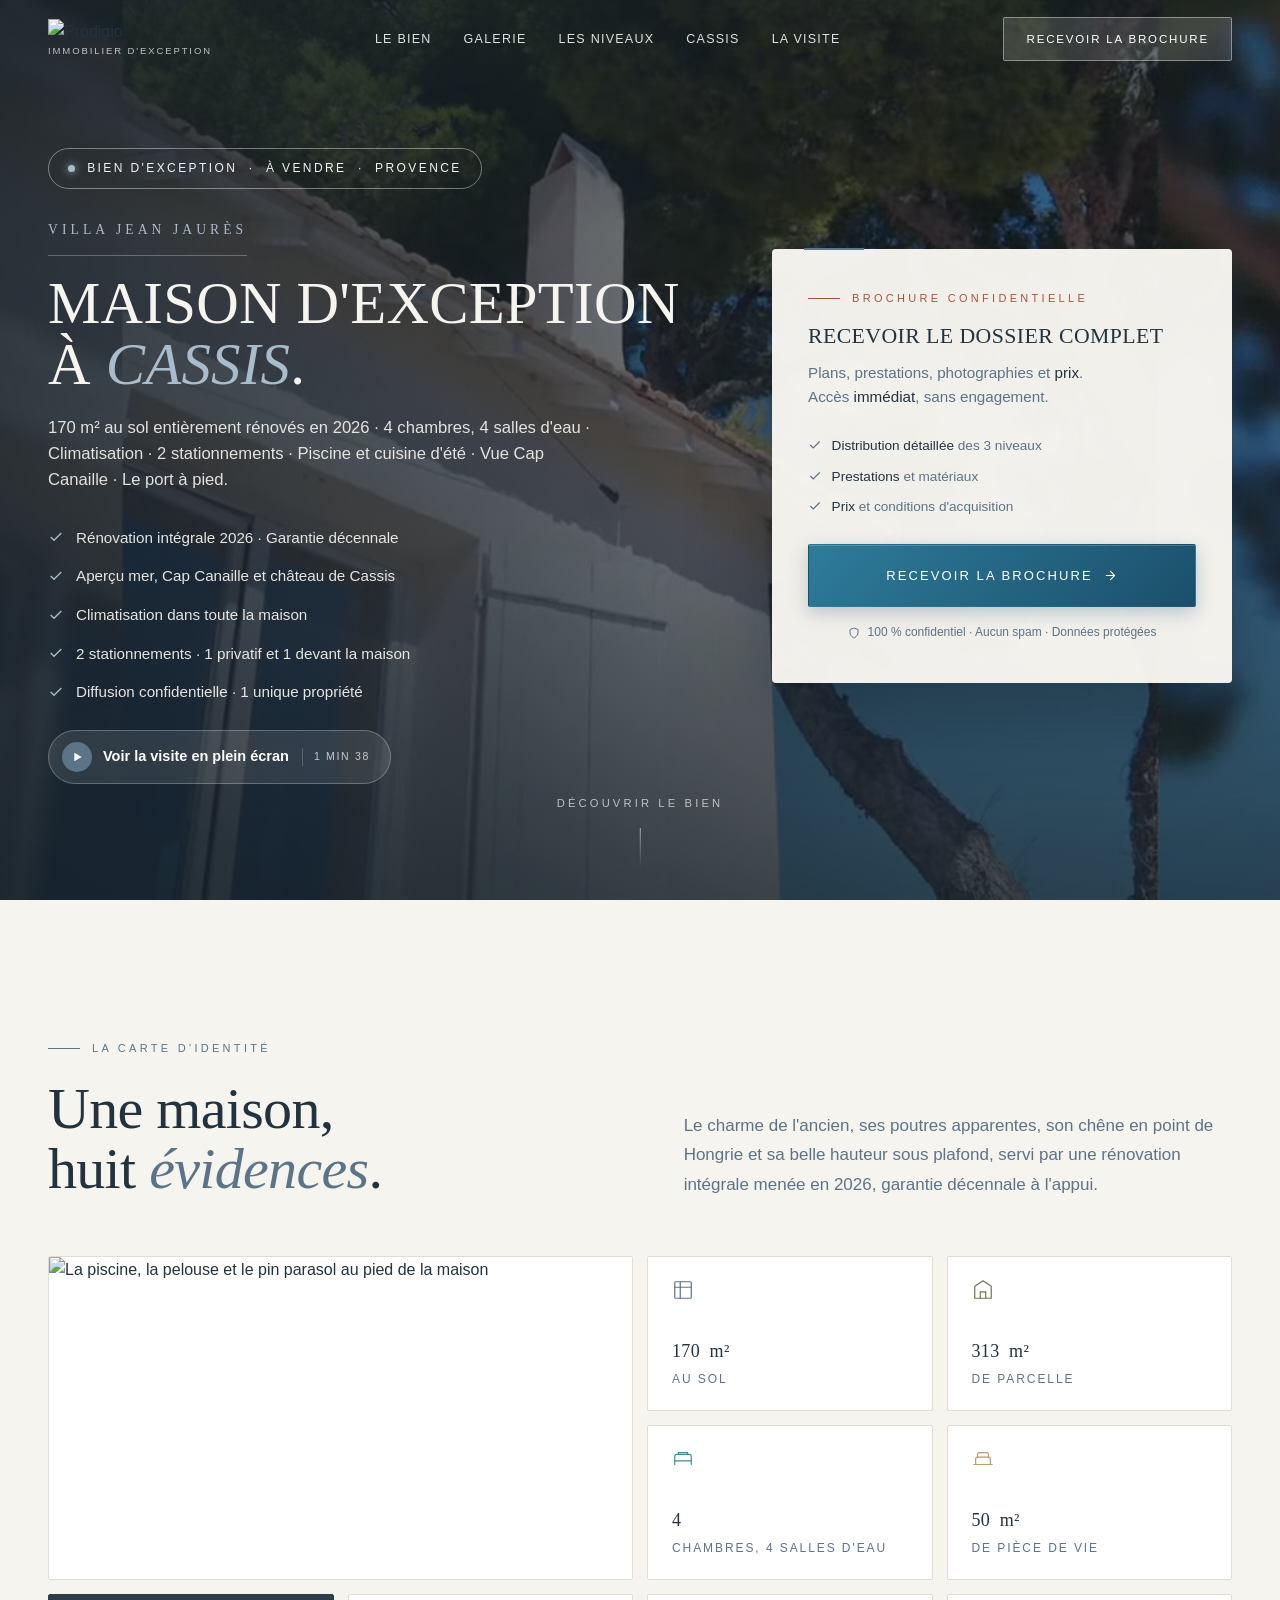
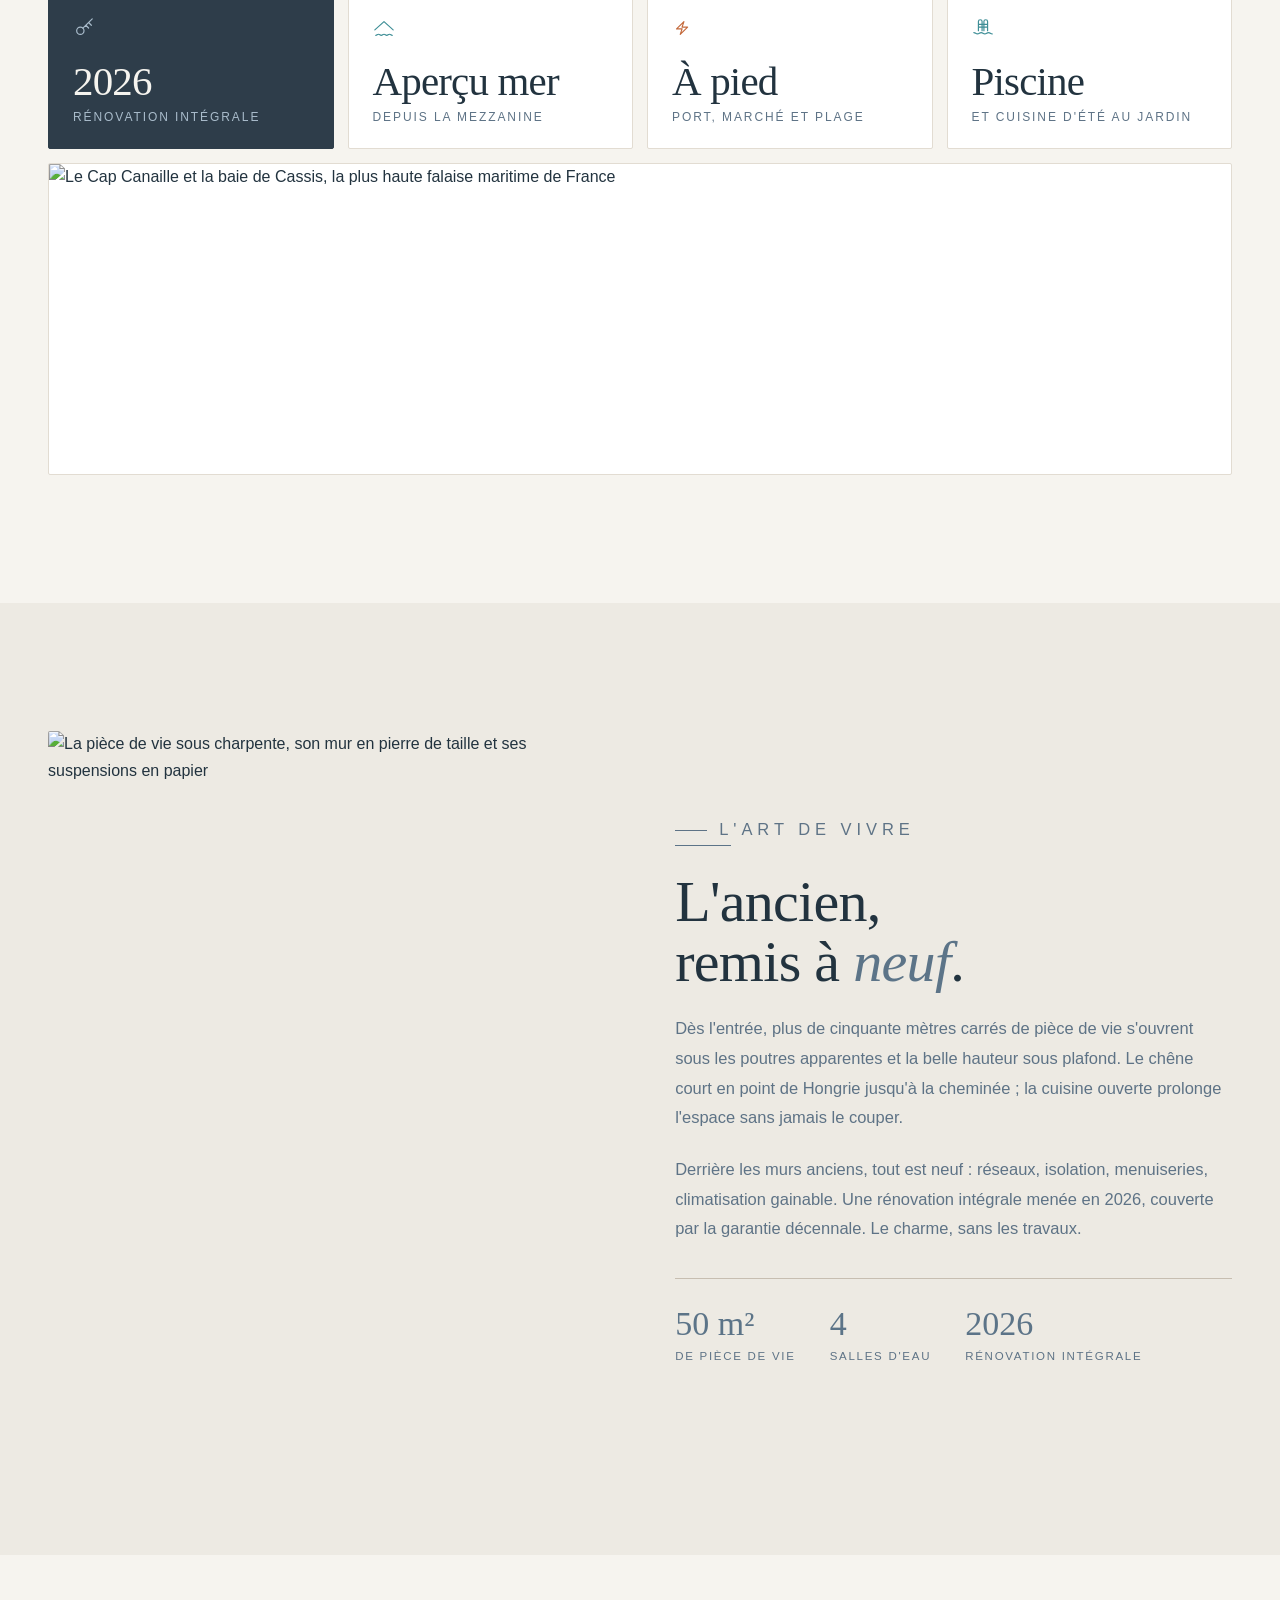
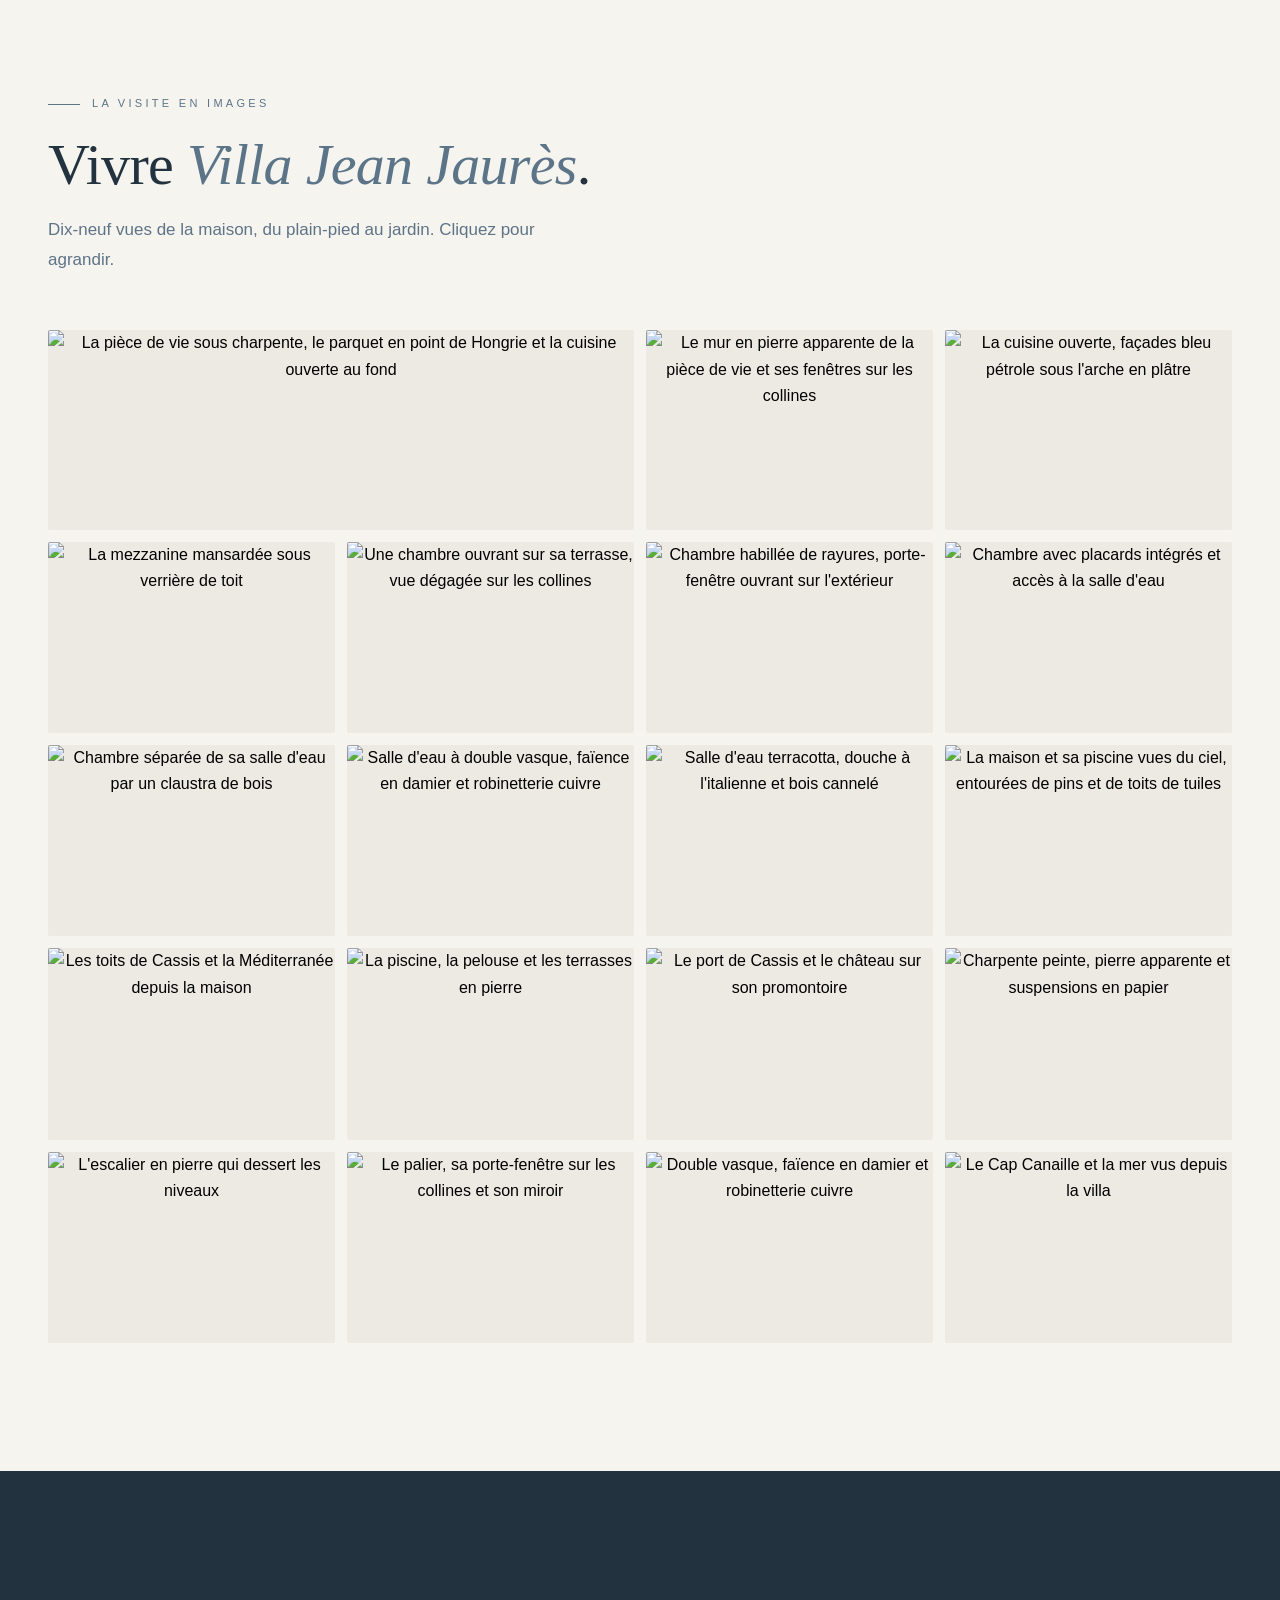
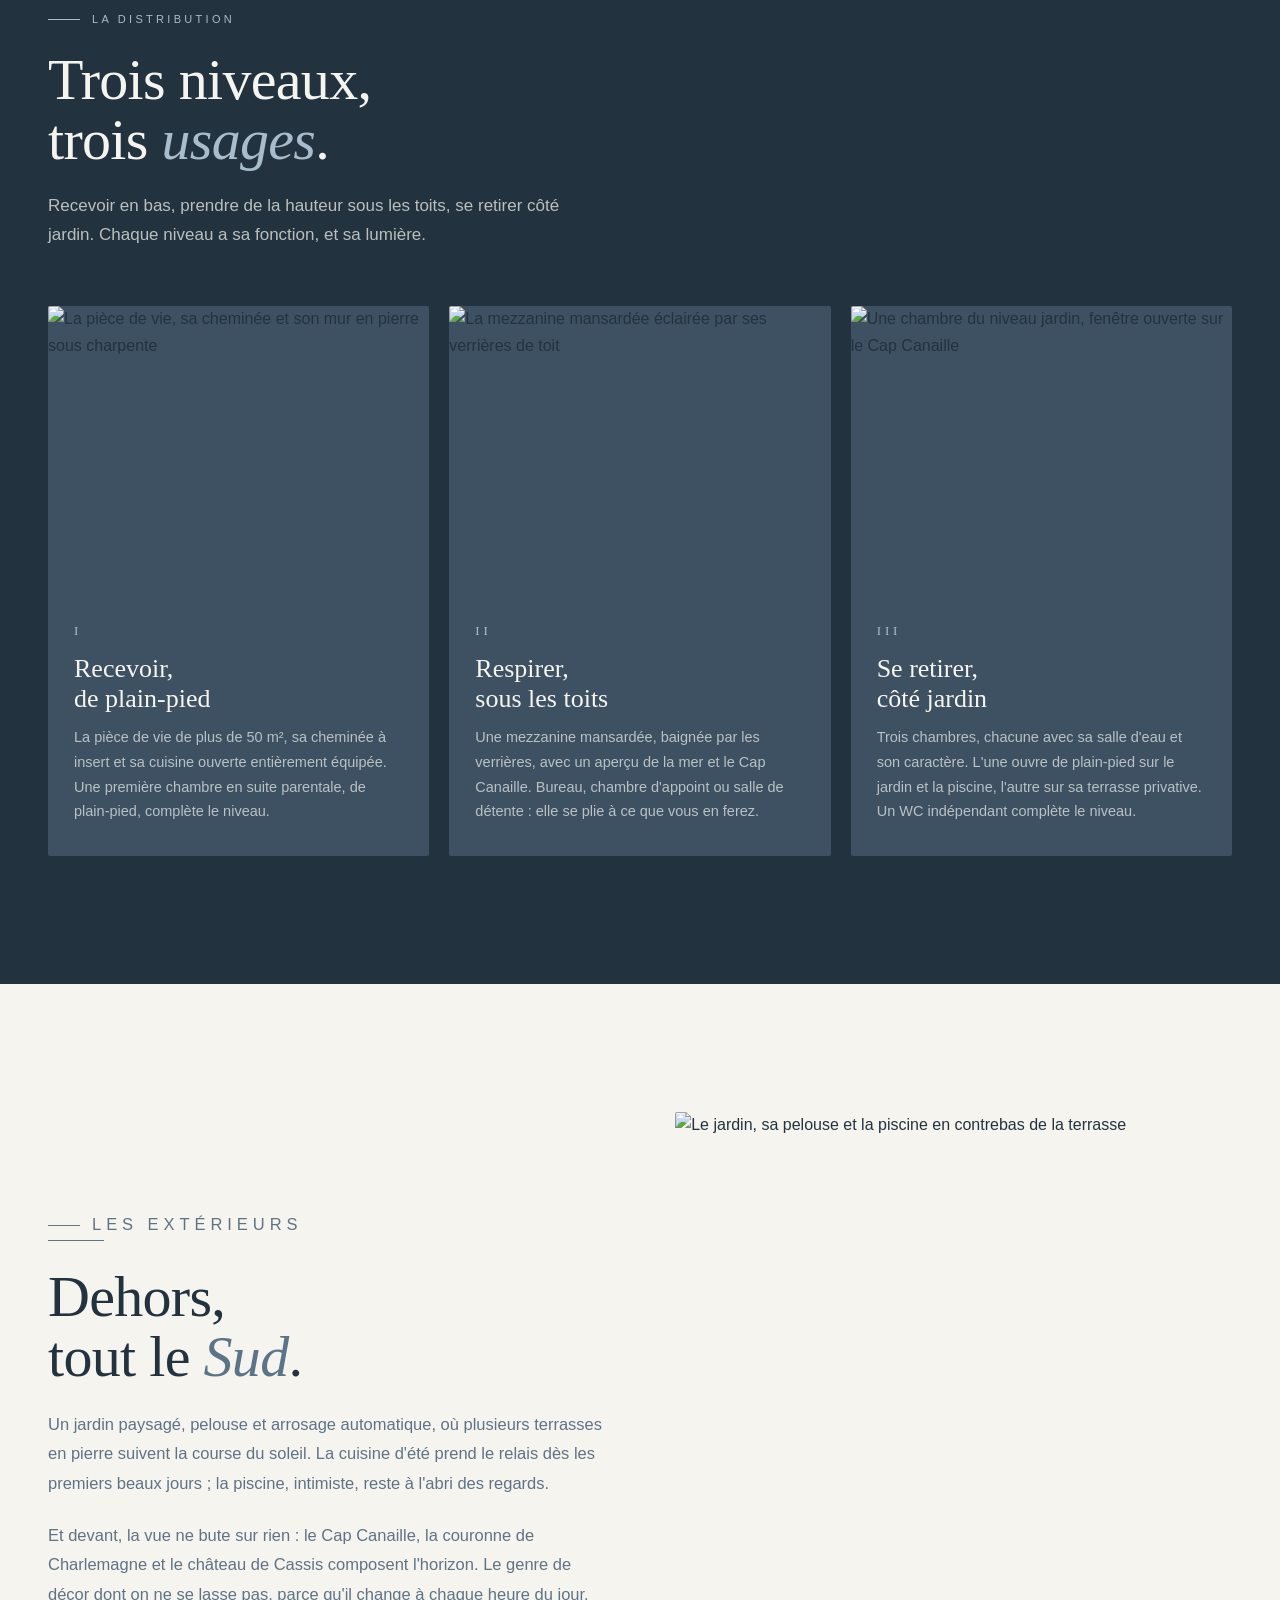
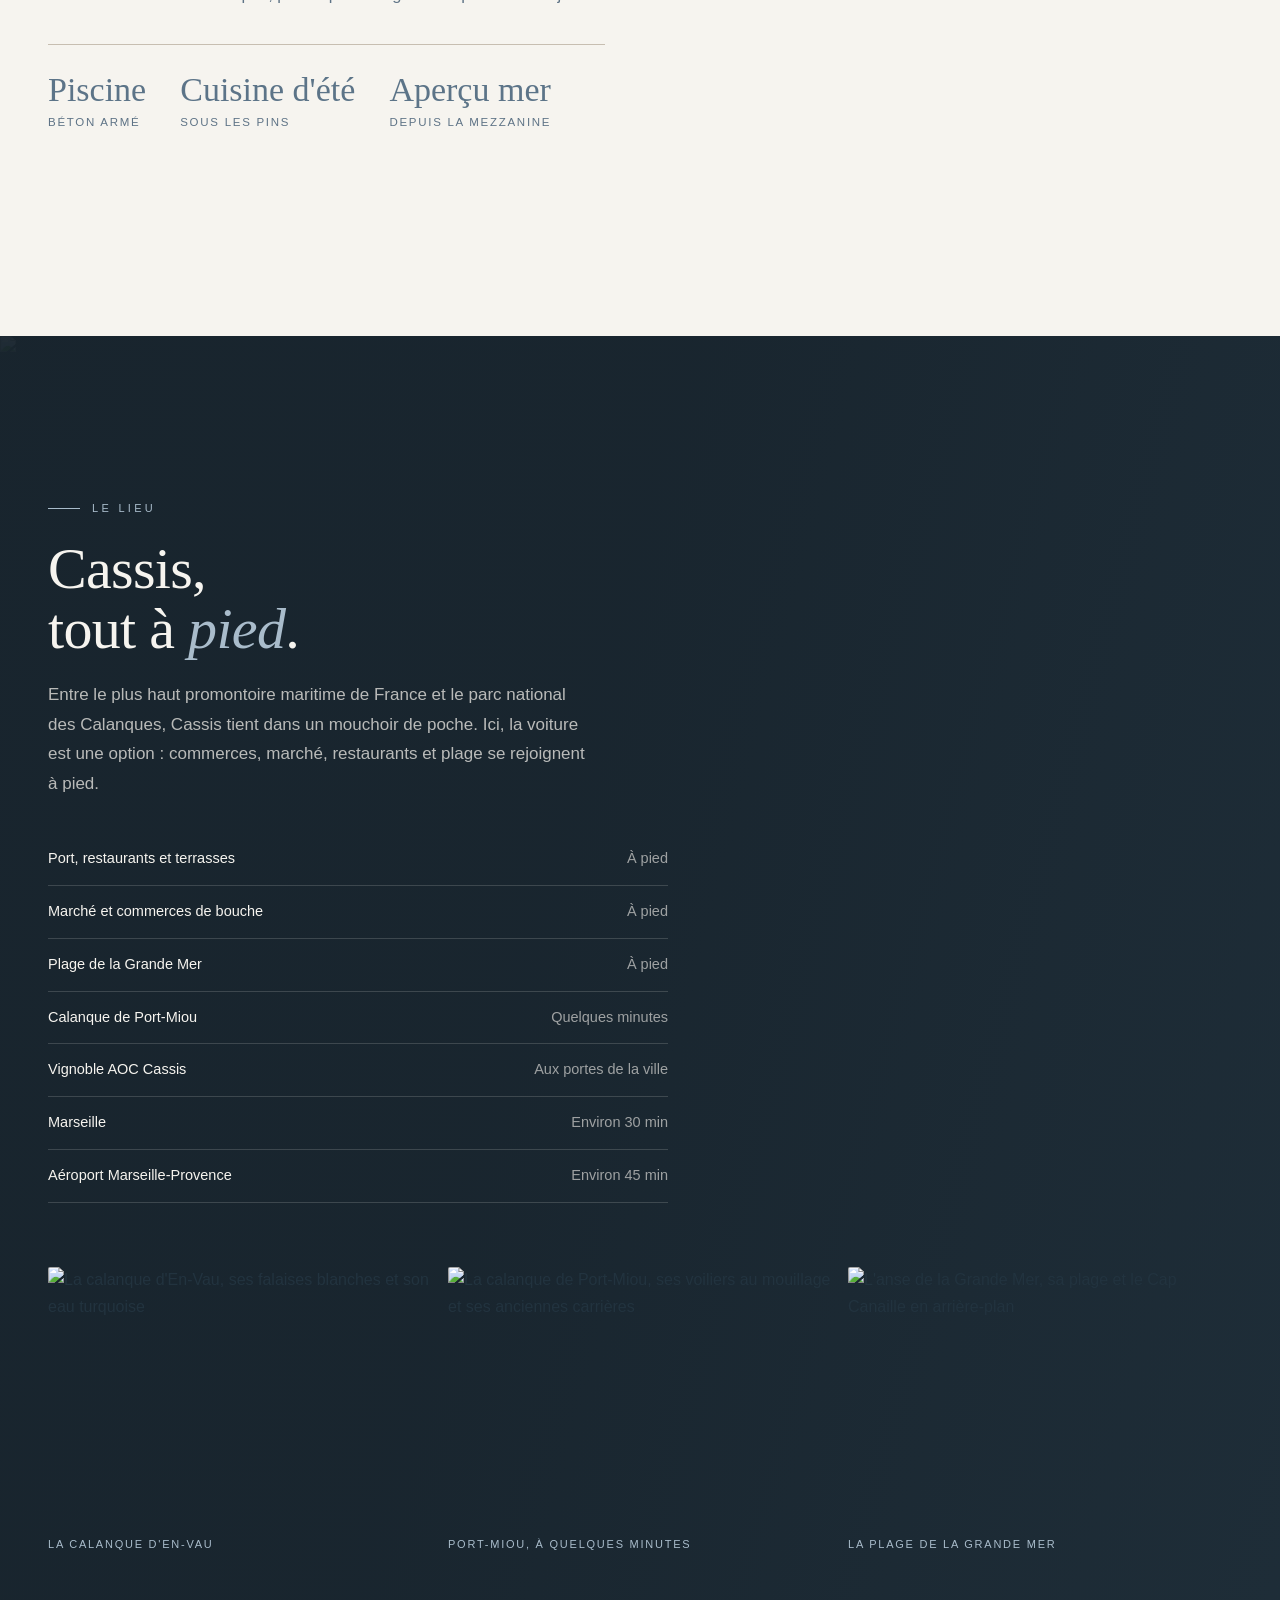
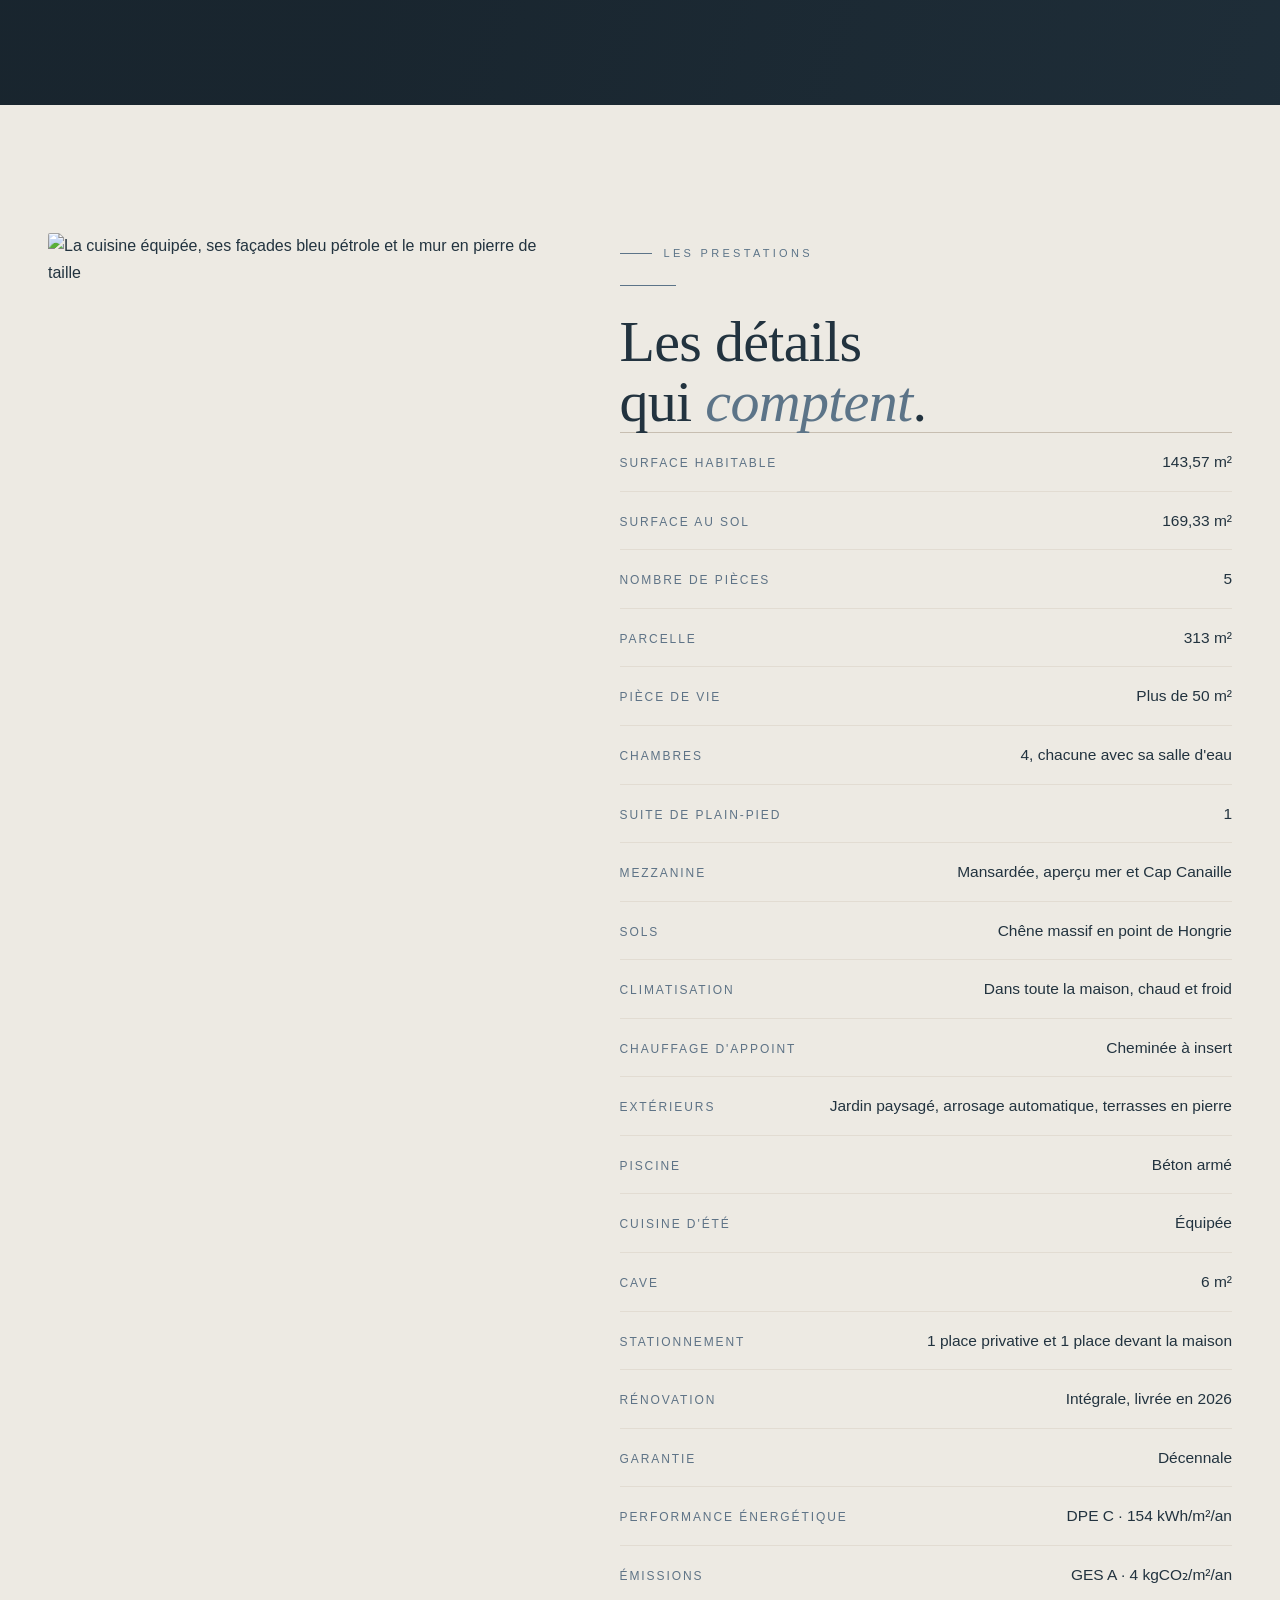
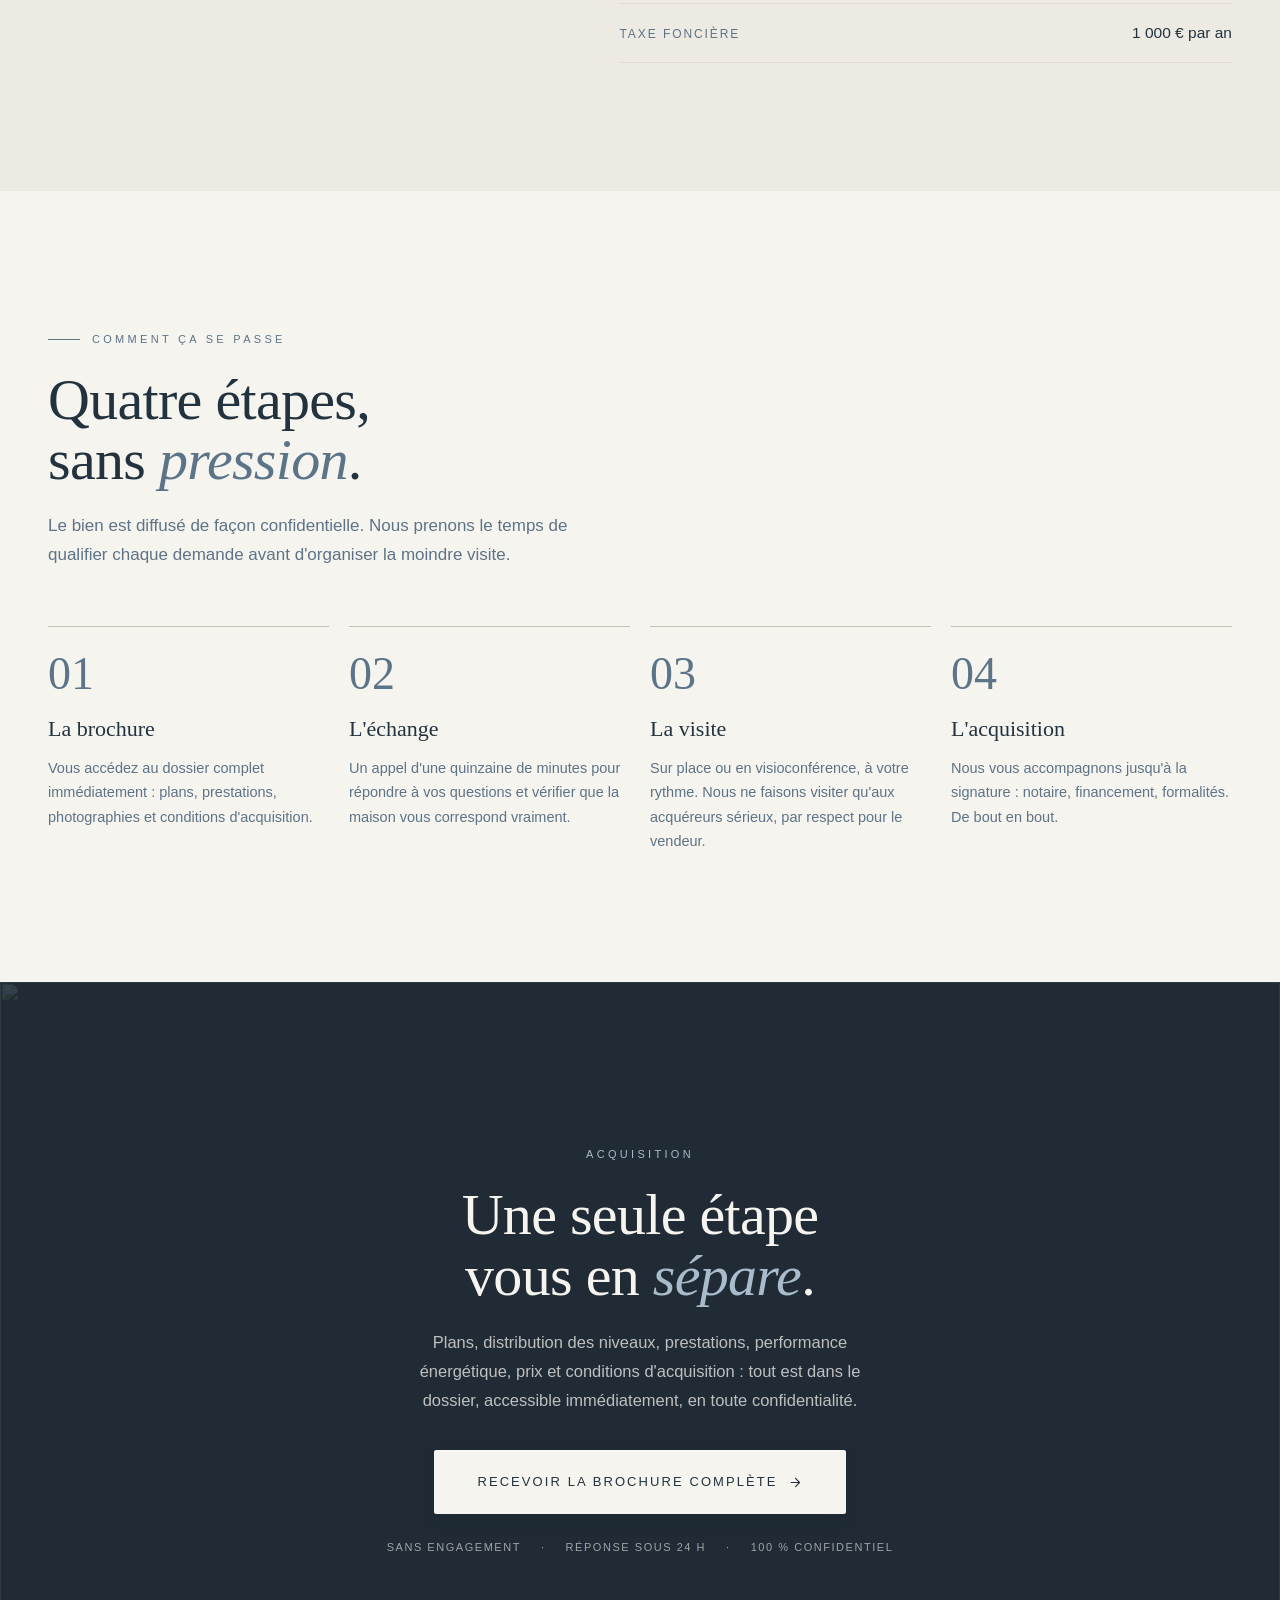
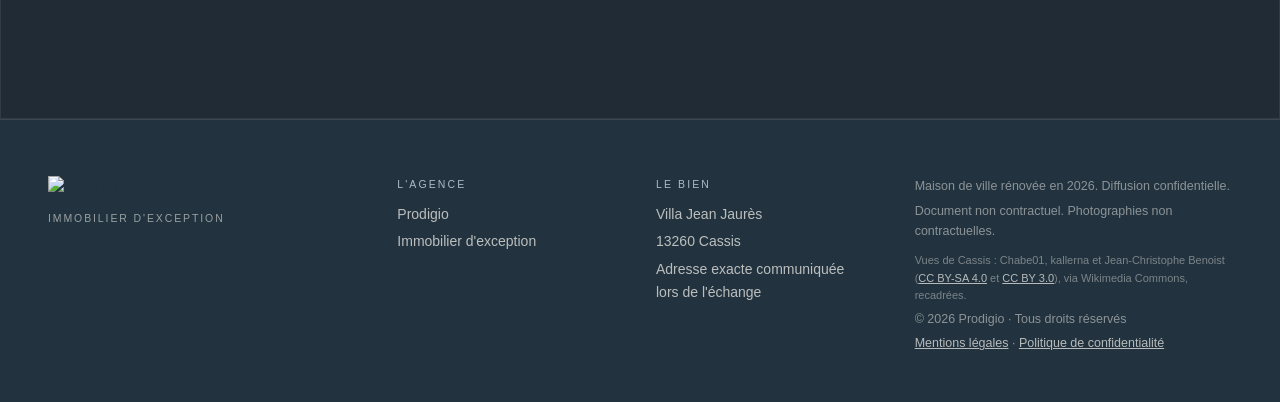
==== commit 73e912e5: "Retirer le numero WhatsApp du pied de la landing page Les visiteurs ecrivaient directement au lieu d" ====
--- a/index.html
+++ b/index.html
@@ -751,10 +751,6 @@
       <p class="footer__info-title">L'agence</p>
       <p>Prodigio</p>
       <p>Immobilier d'exception</p>
-      <a class="footer__wa" href="https://wa.me/33668680407" target="_blank" rel="noopener noreferrer">
-        <svg width="15" height="15" viewBox="0 0 24 24" fill="currentColor"><path d="M12 2C6.5 2 2 6.5 2 12c0 1.8.5 3.4 1.3 4.9L2 22l5.3-1.4c1.4.8 3 1.2 4.7 1.2 5.5 0 10-4.5 10-10S17.5 2 12 2zm0 18.2c-1.5 0-3-.4-4.3-1.2l-.3-.2-3.2.8.9-3.1-.2-.3c-.8-1.3-1.3-2.8-1.3-4.4C3.6 7.4 7.4 3.6 12 3.6s8.4 3.8 8.4 8.4-3.8 8.2-8.4 8.2z"/><path d="M17.5 14.4c-.3-.2-1.7-.9-2-1-.3-.1-.4-.2-.6.1-.2.3-.7.9-.9 1.1-.2.2-.3.2-.6.1-.3-.2-1.2-.5-2.3-1.4-.9-.8-1.4-1.7-1.6-2-.2-.3 0-.5.1-.6l.5-.5c.1-.2.2-.3.3-.5 0-.2 0-.4-.1-.5l-.9-2.1c-.2-.5-.4-.5-.6-.5h-.5c-.2 0-.5.1-.7.3-.3.3-1 .9-1 2.3s1 2.7 1.2 2.9c.1.2 2 3.1 5 4.3.7.3 1.2.5 1.6.6.7.2 1.3.2 1.8.1.6-.1 1.7-.7 1.9-1.4.2-.7.2-1.2.2-1.4-.1-.1-.3-.2-.6-.3z"/></svg>
-        Écrire sur WhatsApp
-      </a>
     </div>
 
     <div class="footer__info">
--- a/styles.css
+++ b/styles.css
@@ -1094,14 +1094,6 @@
 .footer__tagline { font-size: 10.5px; letter-spacing: .18em; text-transform: uppercase; color: rgba(246,244,239,.56); margin-top: 8px; }
 .footer__info p { margin: 0 0 4px; font-size: 14px; color: rgba(246,244,239,.72); }
 .footer__info-title { font-size: 10.5px !important; letter-spacing: .2em; text-transform: uppercase; color: var(--accent-light) !important; margin-bottom: 10px !important; }
-.footer__wa {
-  display: inline-flex; align-items: center; gap: 8px; margin-top: 14px;
-  padding: 9px 18px; background: #25D366; color: #fff; border-radius: 100px;
-  font-size: 11.5px; letter-spacing: .12em; text-transform: uppercase; font-weight: 500;
-  text-decoration: none; transition: filter var(--t-fast);
-}
-.footer__wa:hover { filter: brightness(1.08); }
-
 .footer__credits p { margin: 0 0 4px; font-size: 12.5px; color: rgba(246,244,239,.5); }
 .footer__credits a { color: rgba(246,244,239,.7); }
 .footer__credits-photo { font-size: 11px !important; line-height: 1.6; color: rgba(246,244,239,.42) !important; margin-top: 10px !important; }
